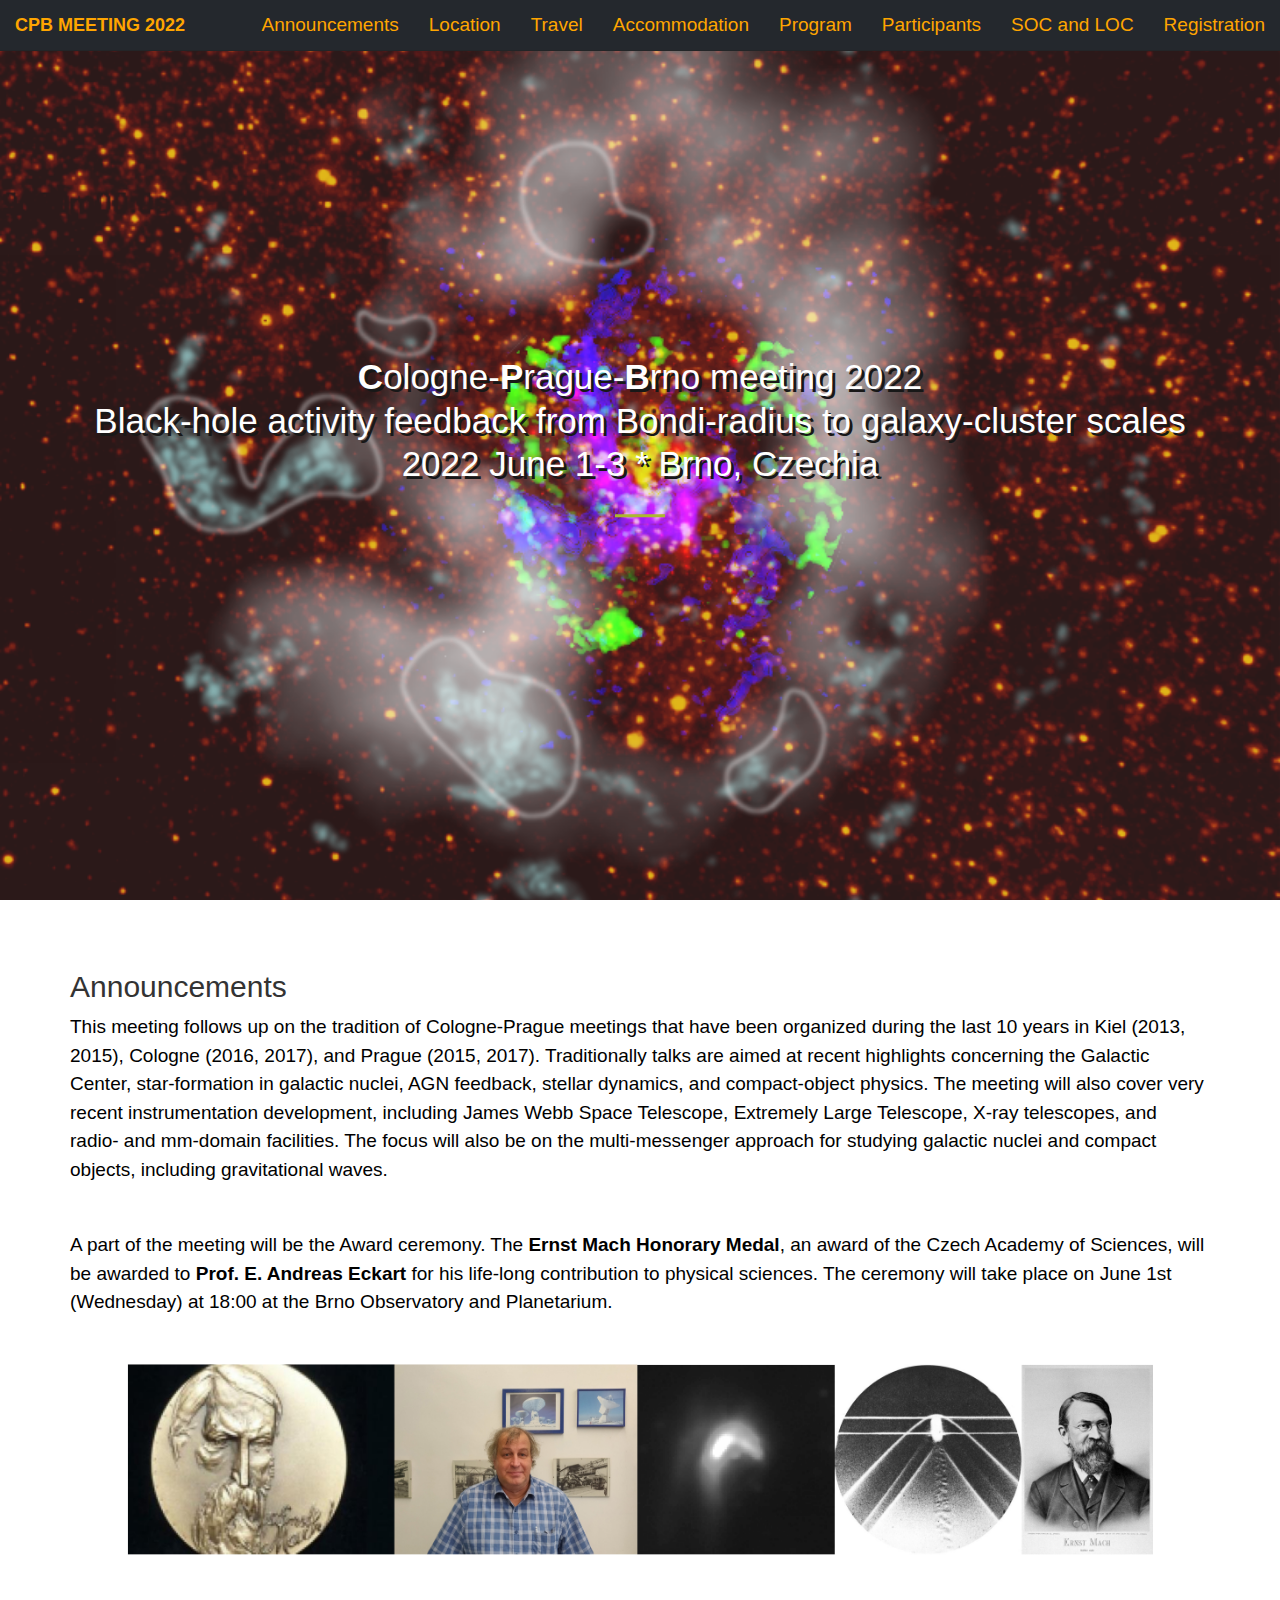
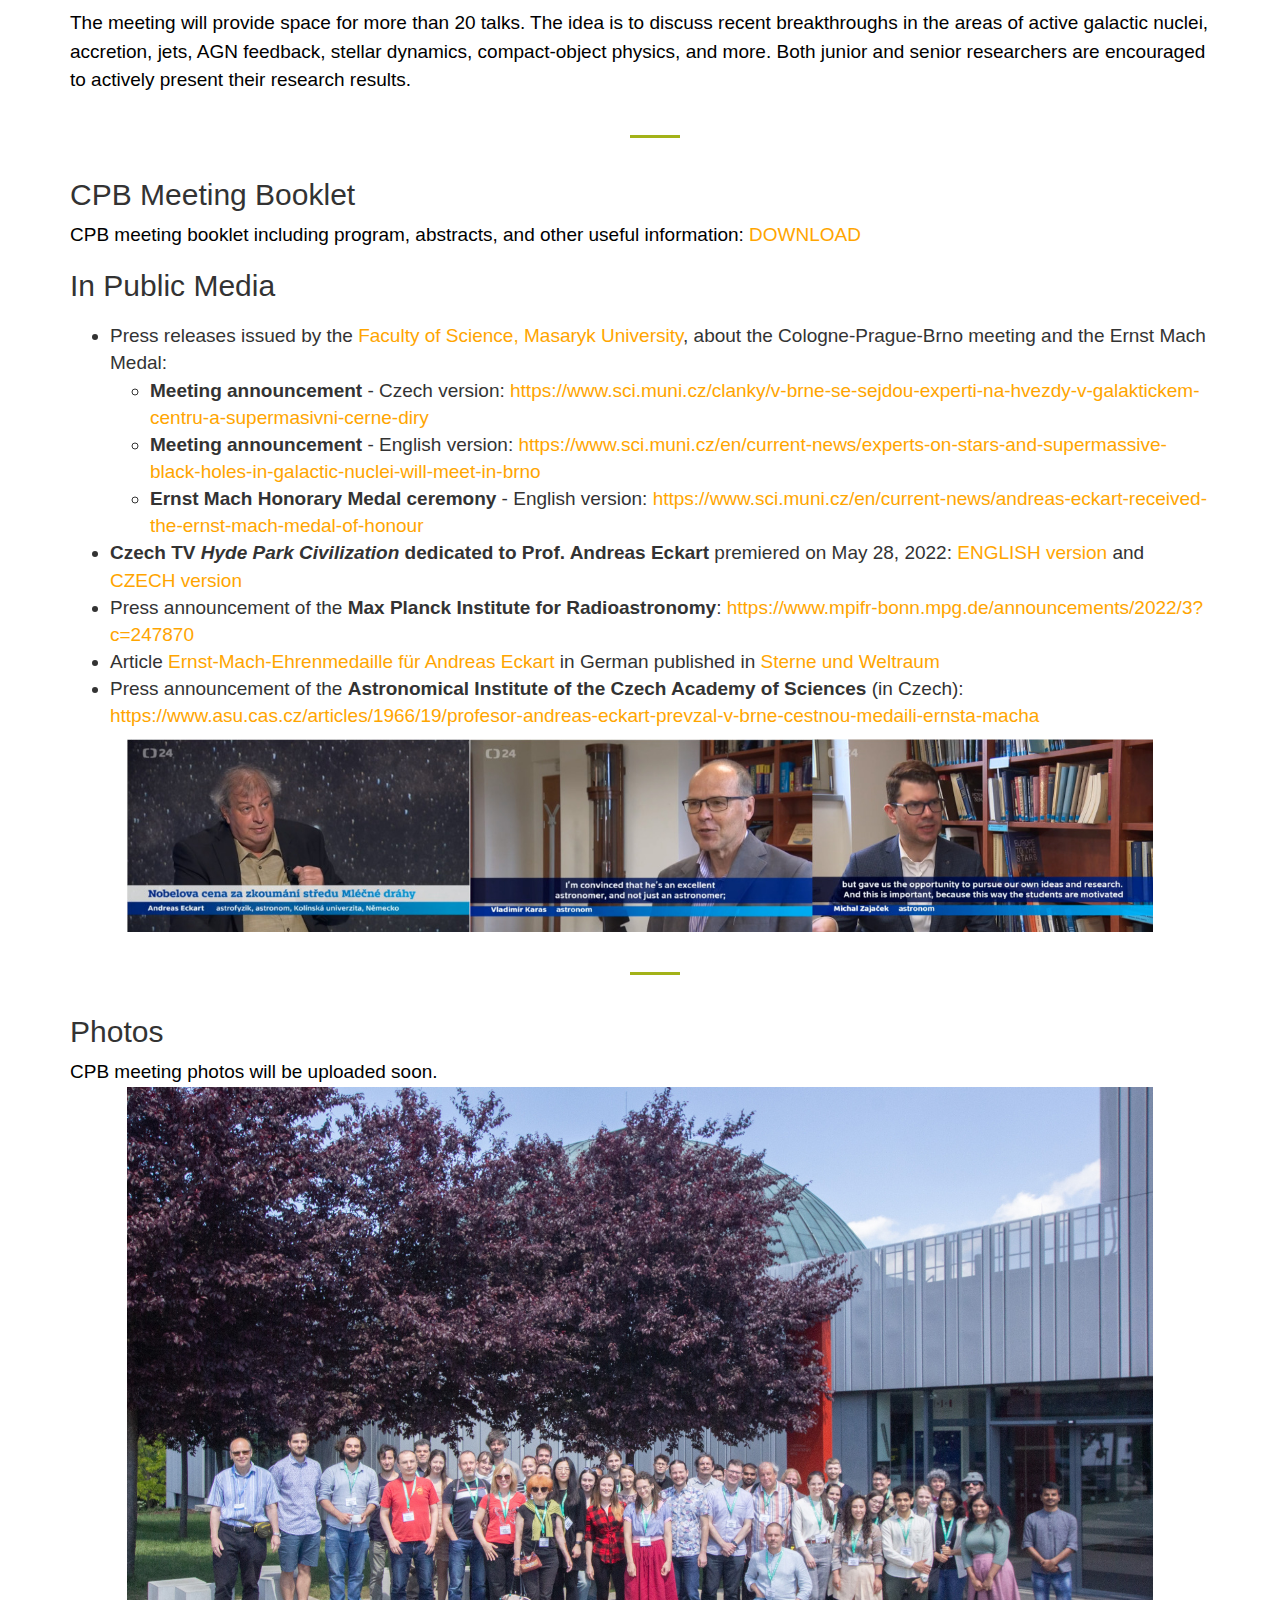
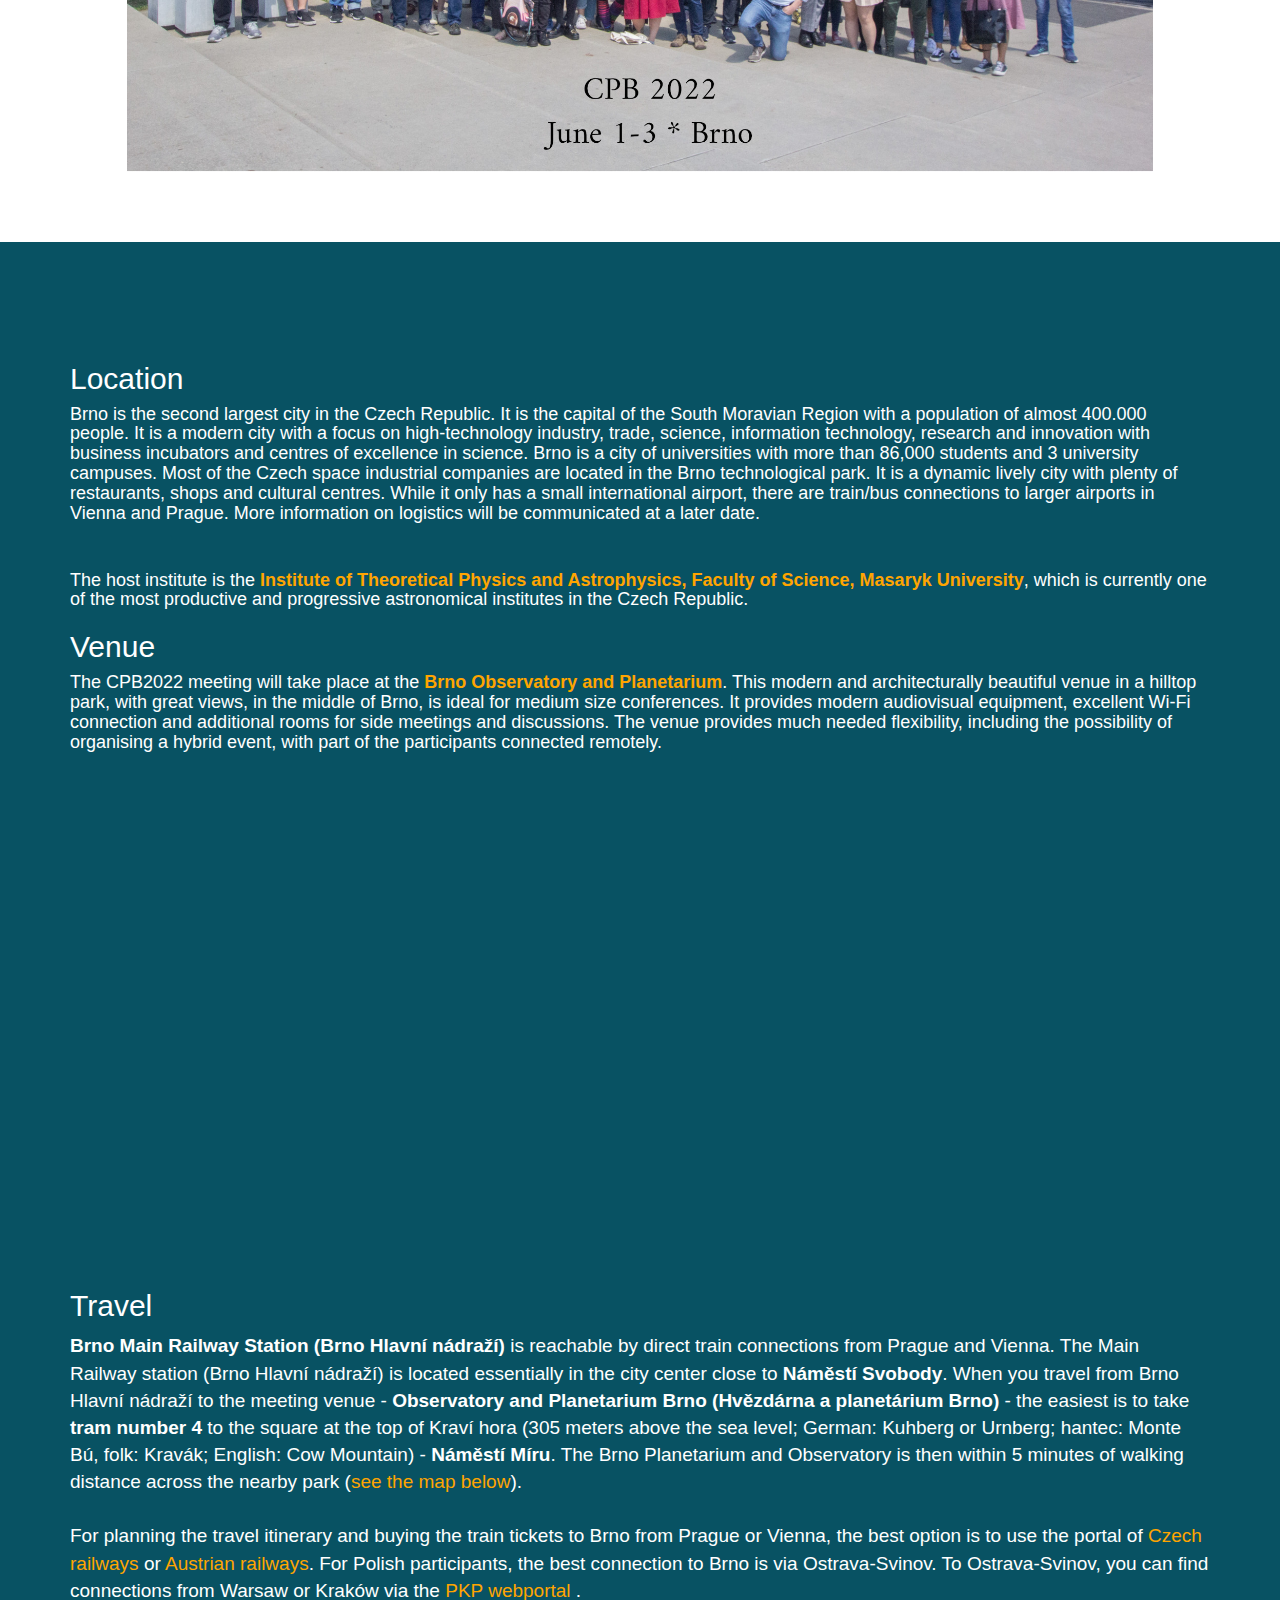
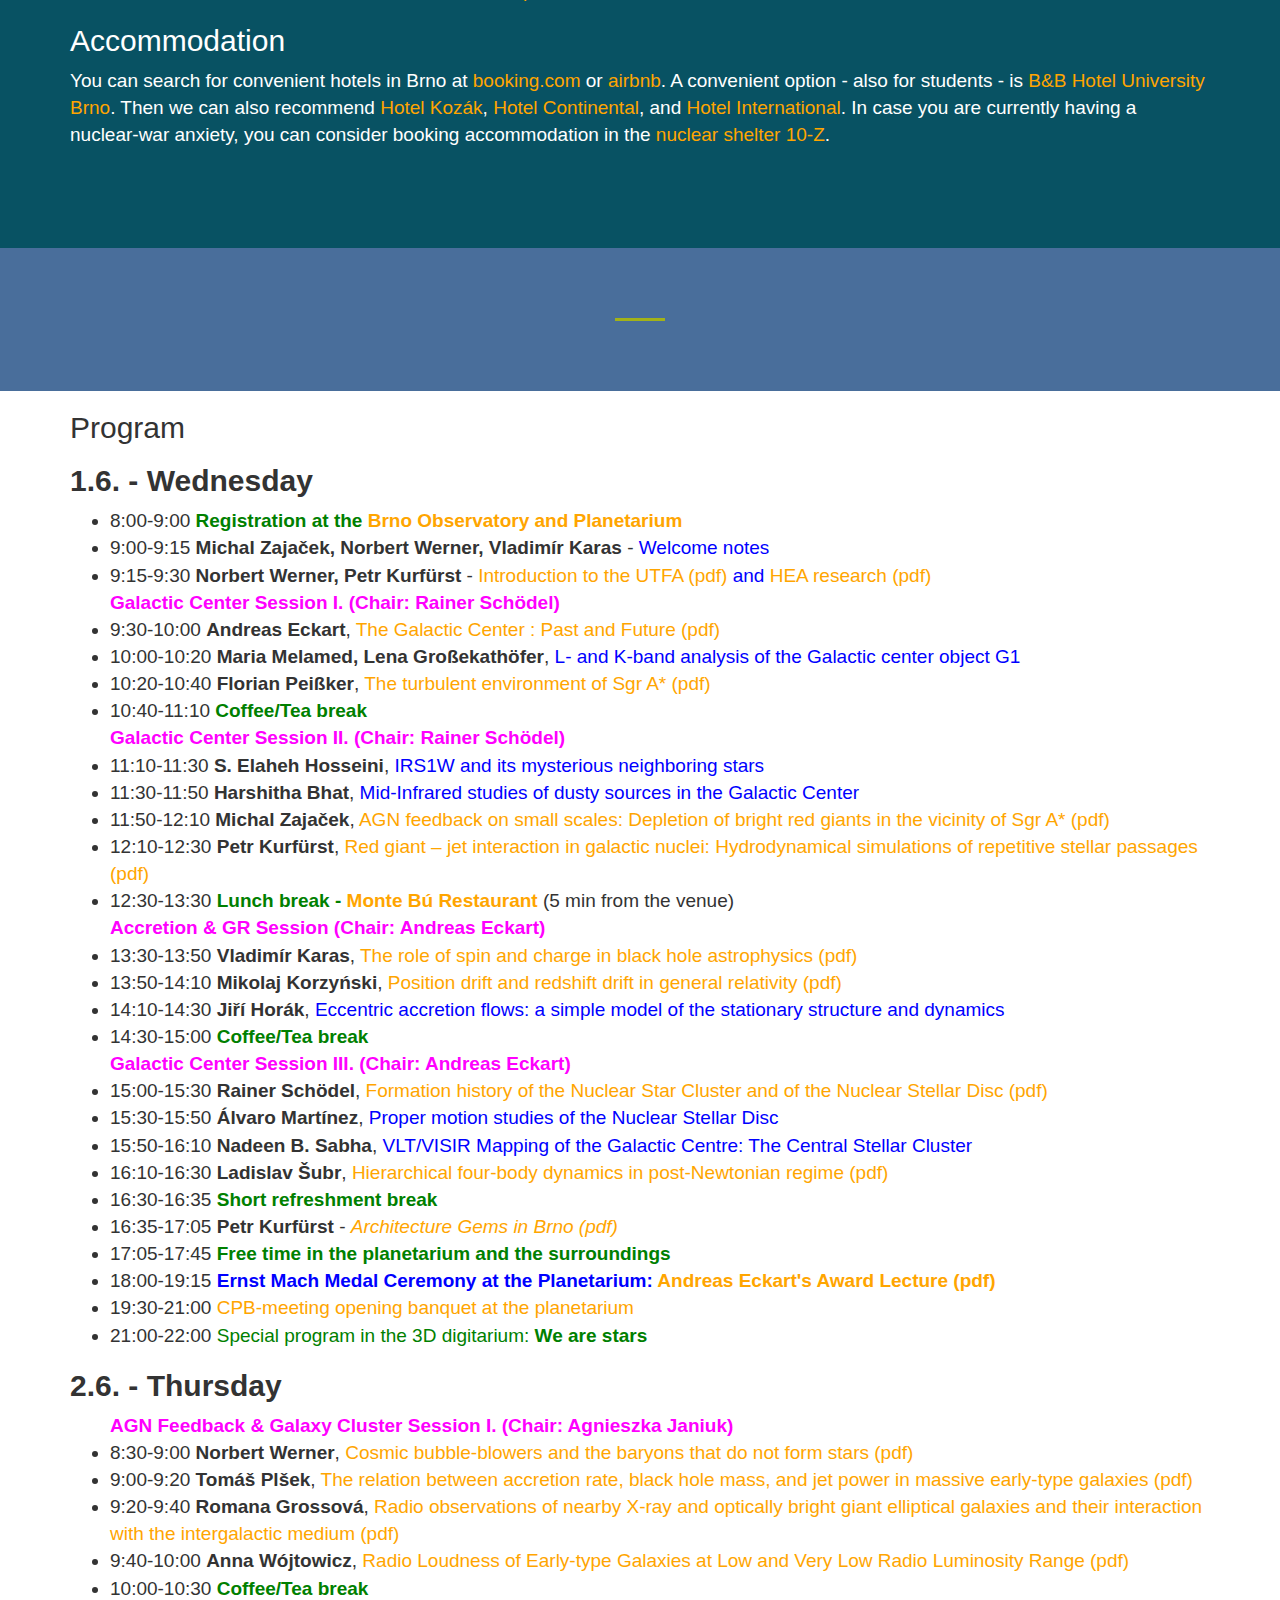
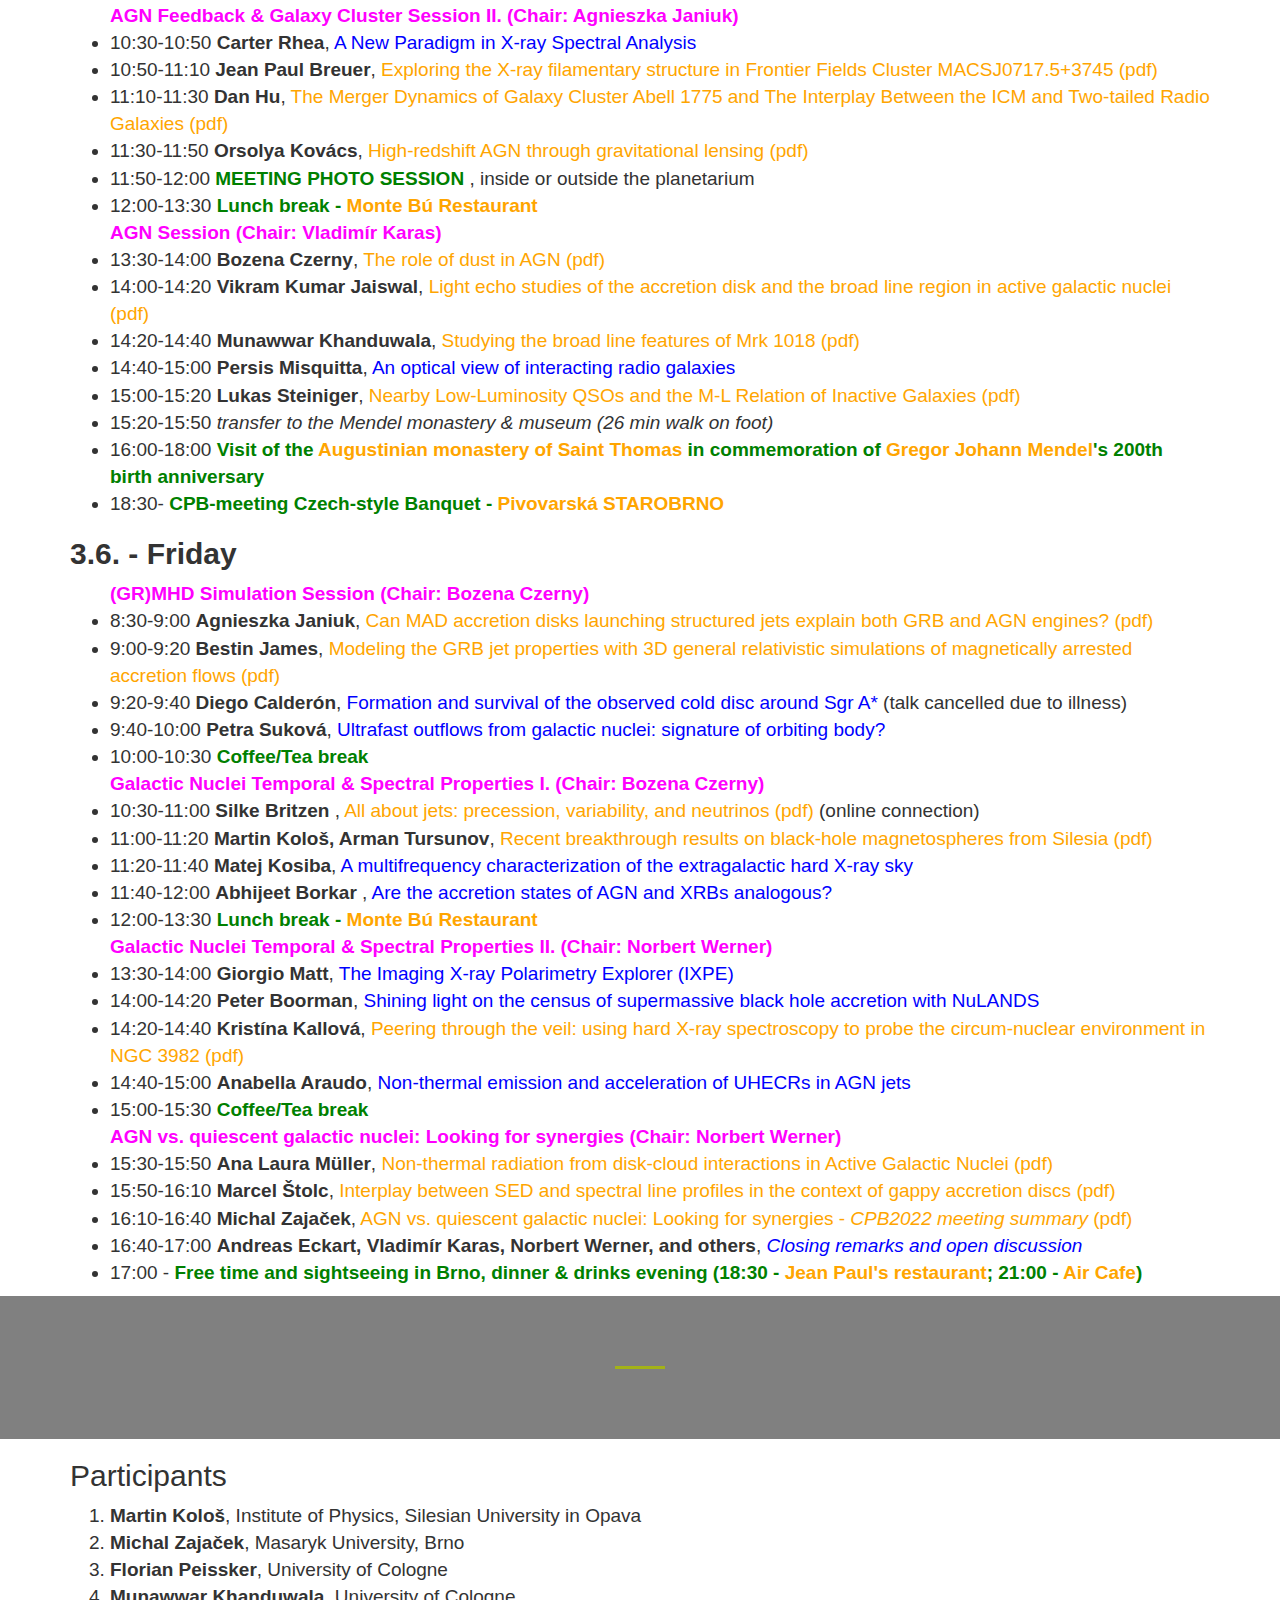
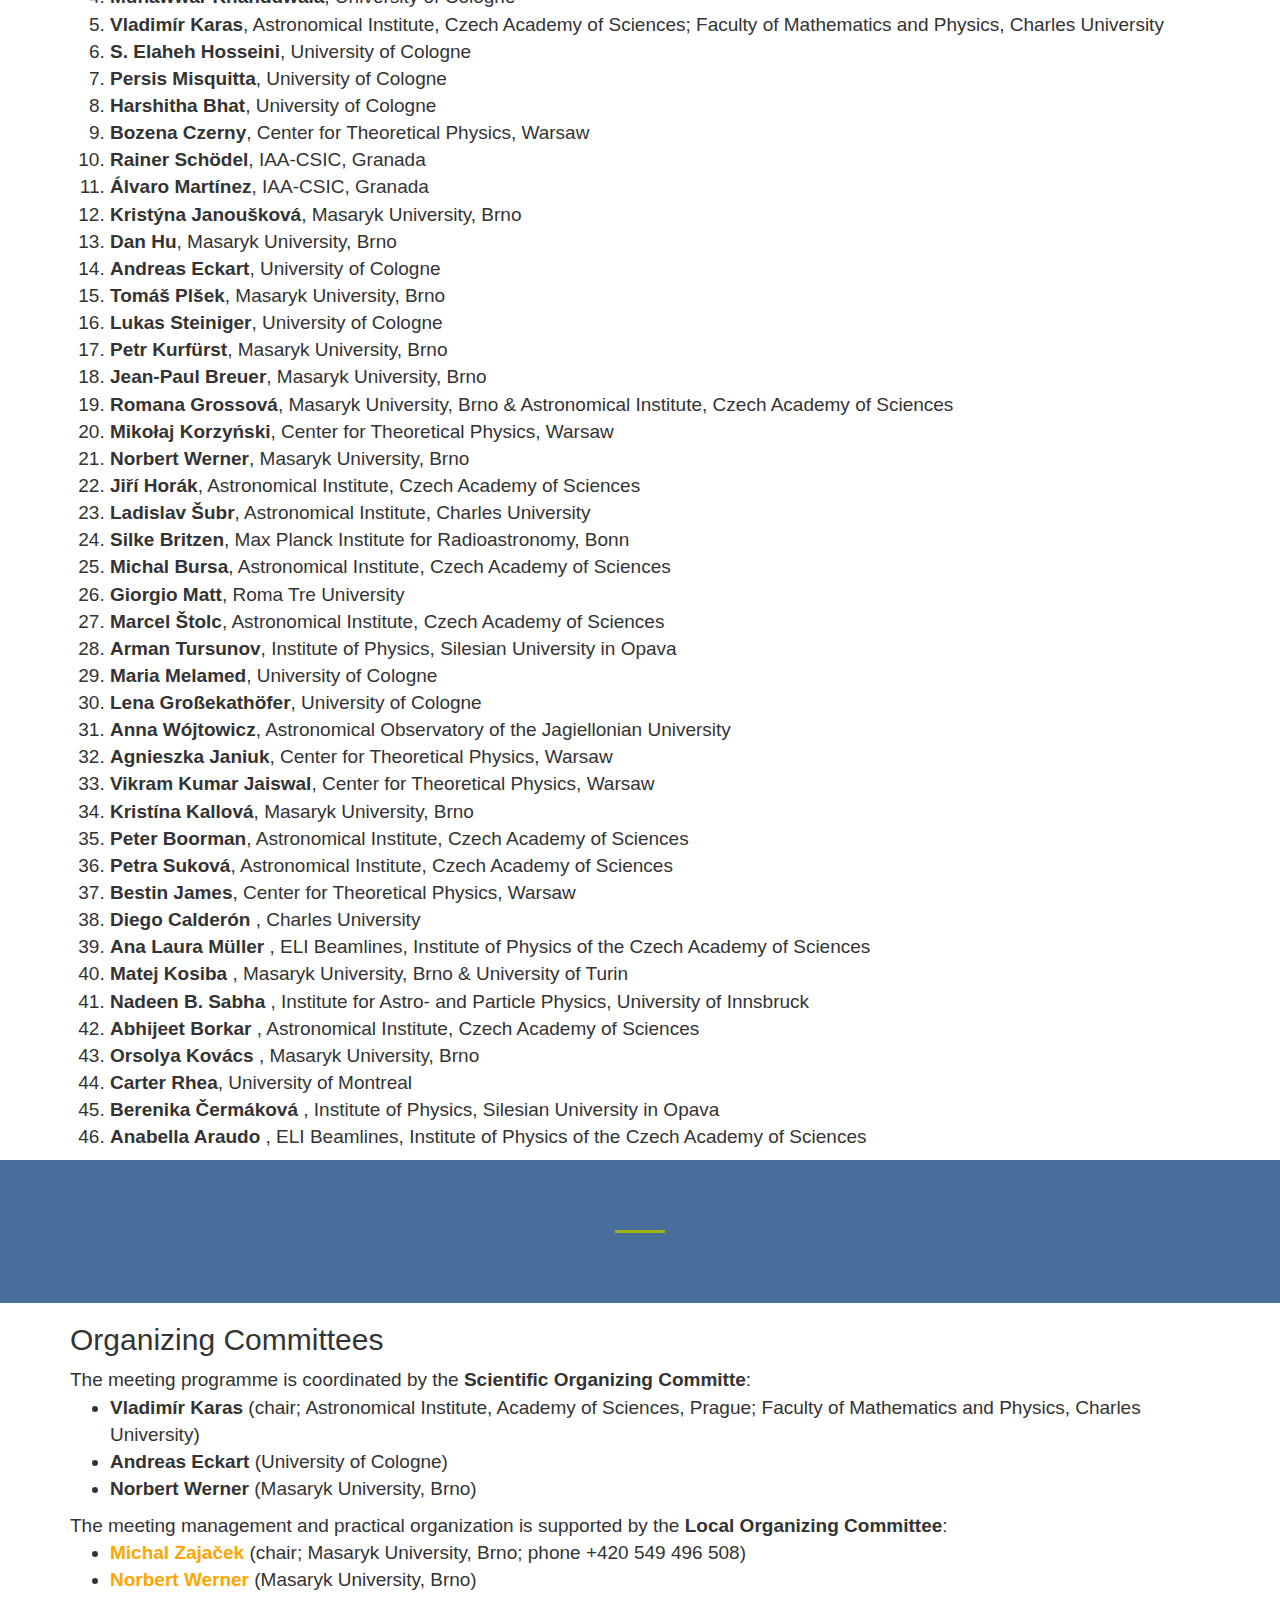
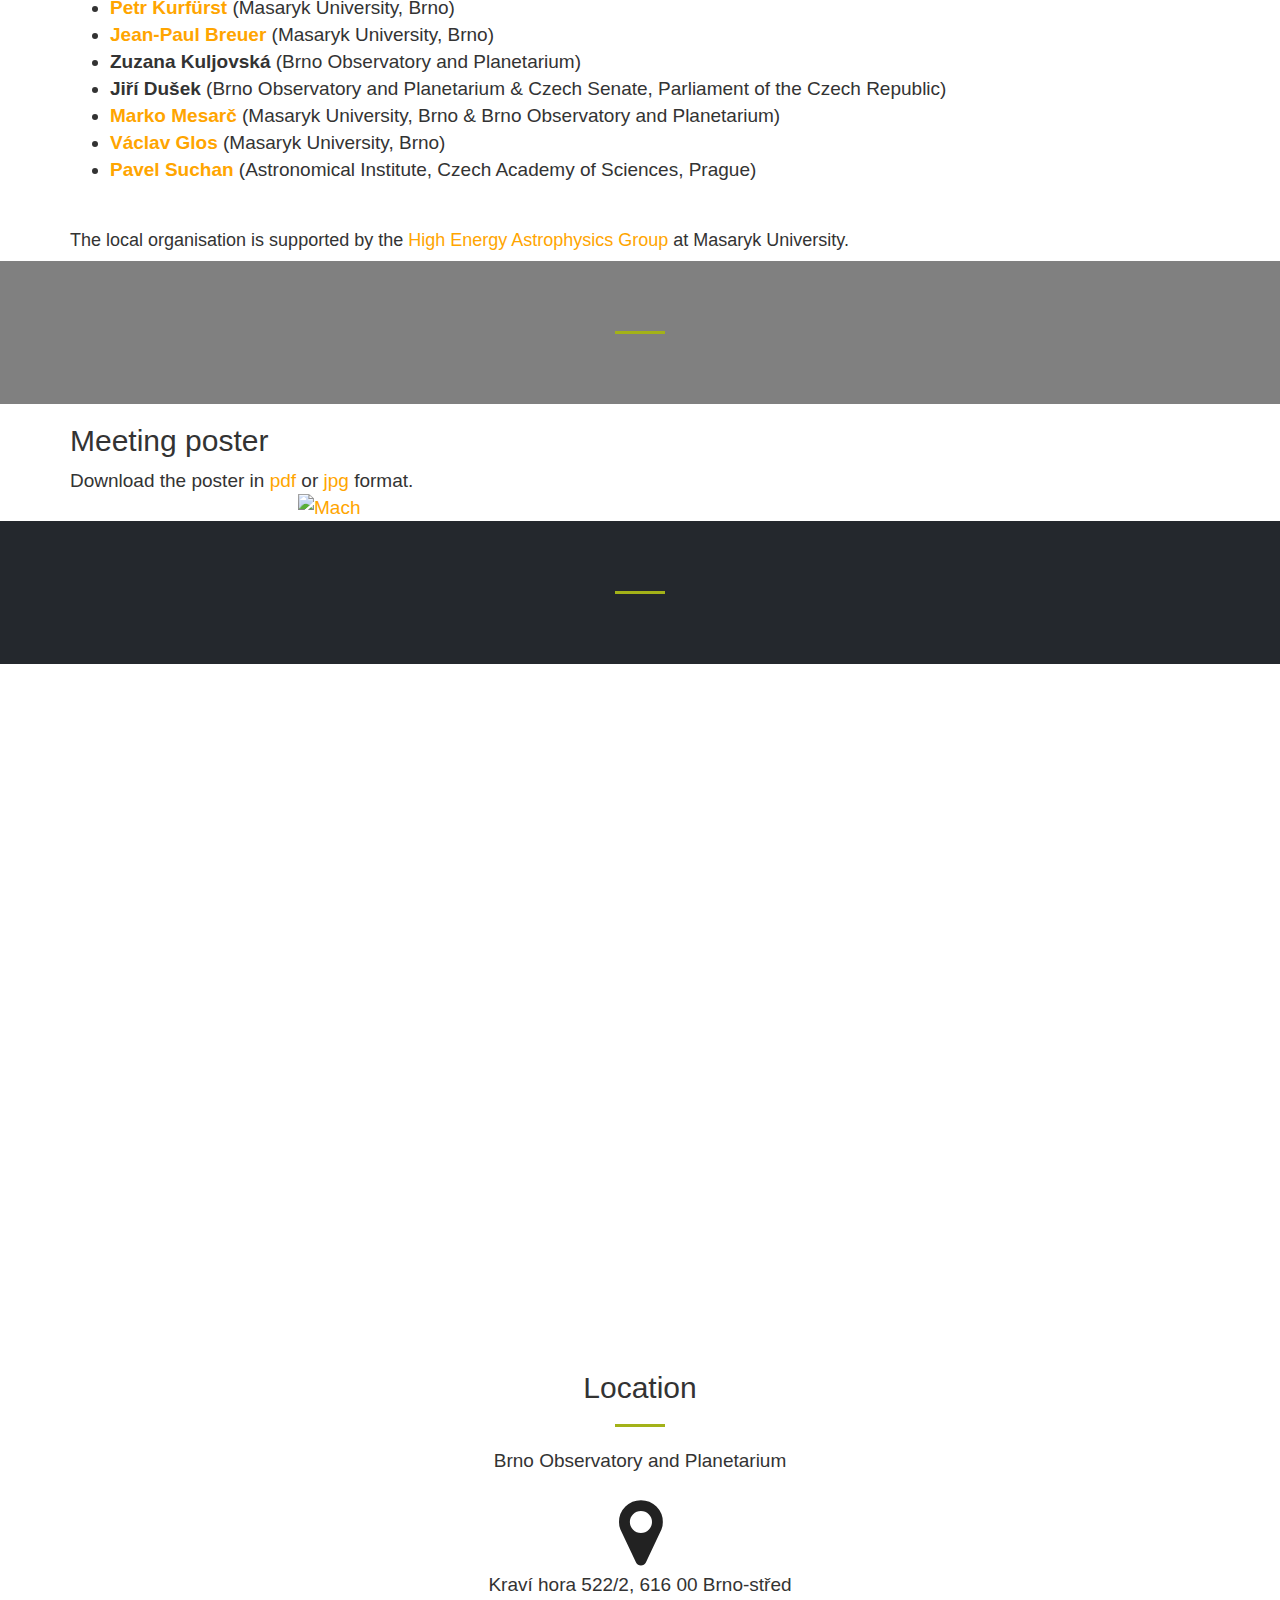
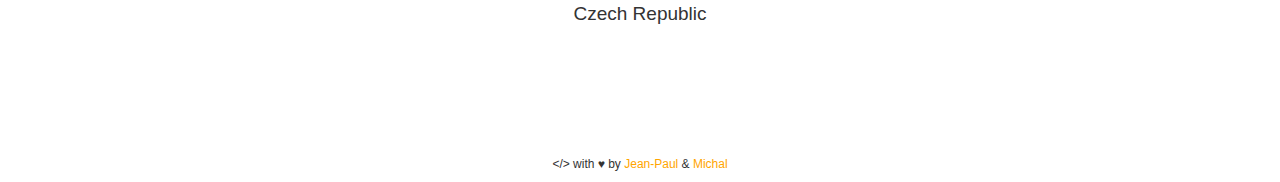
==== index.html @ a964b68e "name change" ====
<!DOCTYPE html>
<html lang="en">

<head>
    <meta http-equiv="Content-Type" content="text/html; charset=UTF-8" />
    <meta name="viewport" content="width=device-width, initial-scale=1, maximum-scale=1.0, user-scalable=no" />
    <title>CPB meeting 2022</title>

    <link rel="icon" href="images/icon.png">
    <meta name="description" content="Astrophysics research to support astroparticle (gamma-ray and cosmic-ray), x-ray, gravitational-wave, observational cosmology, exoplanet and stellar astrophysics.">
    <meta name="keywords" content="high-energy, exo planet, stellar, cosmology, gravitational wave, gravity wave, cosmic ray, instrument, high energy, science, xray, x-ray, gamma ray, gamma-ray, astrophysics, astronomy, observatory, data, software, analysis, archive, research">
    <meta name="robots" content="noodp">

    <!-- Bootstrap Core CSS -->
    <link rel="stylesheet" href="./css/bootstrap.min.css" type="text/css">

    <!-- Custom Fonts -->
    <link href="./css/css" rel="stylesheet" type="text/css">

    <link rel="stylesheet" media="all" href="./fontawesome-free-5.15.2-web/css/all.css" type="text/css">
    <link media="all" rel="stylesheet" href="https://maxcdn.bootstrapcdn.com/font-awesome/4.7.0/css/font-awesome.min.css">


    <!-- Plugin CSS -->
    <!--link rel="stylesheet" href="./css/animate.min.css" type="text/css"-->

    <!-- Custom CSS -->
    <link rel="stylesheet" href="./css/new_main.css" type="text/css">
    <link rel="stylesheet" href="./css/clean.css" type="text/css">

    <!-- Global site tag (gtag.js) - Google Analytics -->
    <script async src="https://www.googletagmanager.com/gtag/js?id=G-X0F24M0D6Y"></script>
    <script>
        window.dataLayer = window.dataLayer || [];

        function gtag() {
            dataLayer.push(arguments);
        }
        gtag('js', new Date());

        gtag('config', 'G-X0F24M0D6Y');
    </script>
    <style>
img {
  display: block;
  margin-left: auto;
  margin-right: auto;
}
</style>
</head>

<body>

    <body id="page-top">
        <nav id="mainNav" class="navbar navbar-default navbar-dark bg-dark navbar-fixed-top affix-top">
            <div class="container-fluid">
                <!-- Brand and toggle get grouped for better mobile display -->
                <div class="navbar-header">
                    <button type="button" class="navbar-toggle collapsed" data-toggle="collapse" data-target="#bs-example-navbar-collapse-1">
                        <span class="sr-only">Toggle navigation</span>
                        <span class="icon-bar"></span>
                        <span class="icon-bar"></span>
                        <span class="icon-bar"></span>
                    </button>
                    <a class="navbar-brand page-scroll" href="index.html#page-top"> CPB meeting 2022 </a>
                </div>

                <!-- Collect the nav links, forms, and other content for toggling -->
                <div class="collapse navbar-collapse" id="bs-example-navbar-collapse-1">
                    <ul class="nav navbar-nav navbar-right">
                        <li class=""><a href="#about">Announcements</a></li>
                        <li class=""><a href="#location">Location</a></li>
                        <li class=""><a href="#travel">Travel</a></li>
                        <li class=""><a href="#accommodation">Accommodation</a></li>
                        <li class=""><a href="#program">Program</a></li>
                        <li class=""><a href="#participants">Participants</a></li>
                        <li class=""><a href="#soc_loc">SOC and LOC</a></li>              
                        <li class=""><a href="register.html">Registration</a></li>
                    </ul>
                </div>
            </div>
        </nav>

        <header>
            <div class="header-content">
                <div class="header-content-inner">
                    <h2 style="color: white;"><b>C</b>ologne-<b>P</b>rague-<b>B</b>rno meeting 2022</h2>
                    <h2 style="color: white;">Black-hole activity feedback from Bondi-radius to galaxy-cluster scales </h2>
                   <h2 style="color: white;">2022 June 1-3 * Brno, Czechia</h2>
                 <!--   <p id="demo" style="font-size: 20px;color: white; opacity: 1.0; background-color:transparent;"> </p>-->
                    <script>
// Set the date we're counting down to
var countDownDate = new Date("Jun 1, 2022 09:00:00").getTime();

// Update the count down every 1 second
var x = setInterval(function() {

  // Get today's date and time
  var now = new Date().getTime();
    
  // Find the distance between now and the count down date
  var distance = countDownDate - now;
    
  // Time calculations for days, hours, minutes and seconds
  var days = Math.floor(distance / (1000 * 60 * 60 * 24));
  var hours = Math.floor((distance % (1000 * 60 * 60 * 24)) / (1000 * 60 * 60));
  var minutes = Math.floor((distance % (1000 * 60 * 60)) / (1000 * 60));
  var seconds = Math.floor((distance % (1000 * 60)) / 1000);
    
  // Output the result in an element with id="demo"
  document.getElementById("demo").innerHTML = days + "d " + hours + "h "
  + minutes + "m " + seconds + "s ";
    
  // If the count down is over, write some text 
  if (distance < 0) {
    clearInterval(x);
    document.getElementById("demo").innerHTML = "EXPIRED";
  }
}, 1000);
</script>
                   <hr>
                </div>
            </div>
        </header>


        <aside class="bg-secondary">
            <div class="container section scrollspy" id="about">
                <h2 class="center blue-text">Announcements</h2>
                <p style="color: black;">This meeting follows up on the tradition of Cologne-Prague meetings that have been organized during the last 10 years in Kiel (2013, 2015), Cologne (2016, 2017), and Prague (2015, 2017). Traditionally talks are aimed at recent highlights concerning the Galactic Center, star-formation in galactic nuclei, AGN feedback, stellar dynamics, and compact-object physics. The meeting will also cover very recent instrumentation development, including James Webb Space Telescope, Extremely Large Telescope, X-ray telescopes, and radio- and mm-domain facilities. The focus will also be on the multi-messenger approach for studying galactic nuclei and compact objects, including gravitational waves.</p><br>

                <p style="color: black;">A part of the meeting will be the Award ceremony. The <b>Ernst Mach Honorary Medal</b>, an award of the Czech Academy of Sciences, will be awarded to <b>Prof. E. Andreas Eckart</b> for his life-long contribution to physical sciences. The ceremony will take place on June 1st (Wednesday) at 18:00 at the Brno Observatory and Planetarium.</p><br>
                <img src="images/mach_award.jpg" alt="Mach" class="center" style="width:90%;">
                <br><br>
                

                <p style="color: black;">The meeting will provide space for more than 20 talks. The idea is to discuss recent breakthroughs in the areas of active galactic nuclei, accretion, jets, AGN feedback, stellar dynamics, compact-object physics, and more. Both junior and senior researchers are encouraged to actively present their research results.</p>

                <div class="container text-center">
                    <hr>
                </div>
                 <h2 class="center blue-text">CPB Meeting Booklet</h2>
                <p style="color: black;">
               CPB meeting booklet including program, abstracts, and other useful information: <a href="CPB_abstract_book_final.pdf">DOWNLOAD</a>      
                </p> 
                 <h2 class="center blue-text">In Public Media</h2>
                <p style="color: black;">
                <ul>
                <li>Press releases issued by the <a href="https://www.sci.muni.cz/en">Faculty of Science, Masaryk University</a>, about the Cologne-Prague-Brno meeting and the Ernst Mach Medal:</li>
                <ul>
                         <li><b>Meeting announcement</b> - Czech version: <a href="https://www.sci.muni.cz/clanky/v-brne-se-sejdou-experti-na-hvezdy-v-galaktickem-centru-a-supermasivni-cerne-diry">https://www.sci.muni.cz/clanky/v-brne-se-sejdou-experti-na-hvezdy-v-galaktickem-centru-a-supermasivni-cerne-diry</a> </li>
                         <li><b>Meeting announcement</b> - English version: <a href="https://www.sci.muni.cz/en/current-news/experts-on-stars-and-supermassive-black-holes-in-galactic-nuclei-will-meet-in-brno">https://www.sci.muni.cz/en/current-news/experts-on-stars-and-supermassive-black-holes-in-galactic-nuclei-will-meet-in-brno</a> </li>
                         <li><b>Ernst Mach Honorary Medal ceremony </b> - English version: <a href="https://www.sci.muni.cz/en/current-news/andreas-eckart-received-the-ernst-mach-medal-of-honour">https://www.sci.muni.cz/en/current-news/andreas-eckart-received-the-ernst-mach-medal-of-honour</a> </li>                         
                </ul>
               <li><b>Czech TV <i>Hyde Park Civilization</i> dedicated to Prof. Andreas Eckart</b> premiered on May 28, 2022: <a href="https://www.ceskatelevize.cz/porady/10441294653-hyde-park-civilizace/9271-english-versions/42666-andreas-eckart/">ENGLISH version</a> and <a href="https://www.ceskatelevize.cz/porady/10441294653-hyde-park-civilizace/222411058090528/">CZECH version</a></li>
               <li>Press announcement of the <b>Max Planck Institute for Radioastronomy</b>: <a href="https://www.mpifr-bonn.mpg.de/announcements/2022/3?c=247870">https://www.mpifr-bonn.mpg.de/announcements/2022/3?c=247870</a> </li>
               <li> Article <a href="suw/suw_2022_7_S74.pdf">Ernst-Mach-Ehrenmedaille für Andreas Eckart</a> in German published in <a href="https://www.spektrum.de/magazin/astronomie-und-praxis-astroszene-szenenews/2023846">Sterne und Weltraum</a></li> 
               <li> Press announcement of the <b>Astronomical Institute of the Czech Academy of Sciences</b> (in Czech): <a href="https://www.asu.cas.cz/articles/1966/19/profesor-andreas-eckart-prevzal-v-brne-cestnou-medaili-ernsta-macha">https://www.asu.cas.cz/articles/1966/19/profesor-andreas-eckart-prevzal-v-brne-cestnou-medaili-ernsta-macha </a></li> 
               </ul>
                 <a href="https://www.ceskatelevize.cz/porady/10441294653-hyde-park-civilizace/9271-english-versions/42666-andreas-eckart/"><img src="images/hydepark_small.jpg" alt="Mach" class="center" style="width:90%;"></a>         
                </p> 
                <div class="container text-center">
                    <hr>
                </div>
                 <h2 class="center blue-text">Photos</h2>
                <p style="color: black;">
               CPB meeting photos will be uploaded soon.    
               <img src="images/cpb2022_meeting_photo2_web.jpg" alt="cpb2022_meeting_photo" class="center" style="width:90%;">
                </p>                 
        </aside>

        <section class="bg-primary">
            <div class="container section scrollspy" id="location">
                <!--div class="row center"-->
                <div class="col s12 center">
                    <h2 class="center blue-text">Location</h2>

                    <h4>Brno is the second largest city in the Czech Republic. It is the capital of the South Moravian Region with a population of almost 400.000 people. It is a modern city with a focus on high-technology industry, trade, science, information technology, research and innovation with business incubators and centres of excellence in science. Brno is a city of universities with more than 86,000 students and 3 university campuses. Most of the Czech space industrial companies are located in the Brno technological park. It is a dynamic lively city with plenty of restaurants, shops and cultural centres. While it only has a small international airport, there are train/bus connections to larger airports in Vienna and Prague. More information on logistics will be communicated at a later date.</h4><br>

                    <h4 class="center"> The host institute is the <a href="https://www.muni.cz/en/about-us/organizational-structure/faculty-of-science/312040-deptof-theoretical-physics"><b>Institute of Theoretical Physics and Astrophysics, Faculty of Science, Masaryk University</b></a>, which is currently one of the most productive and progressive astronomical institutes in the Czech Republic.</h4>

                    <!--h4 class="center">The meeting venue is the <b>Brno Observatory and Planetarium</b>: <a href="https://www.hvezdarna.cz/en/about-us/">https://www.hvezdarna.cz/en/about-us/</a></h3-->
                    <h2 class="center blue-text">Venue</h2>
                   <h4> The CPB2022 meeting will take place at the <a href="https://www.hvezdarna.cz/en/about-us/"><b>Brno Observatory and Planetarium</b></a>.
                   This modern and architecturally beautiful venue in a hilltop park, with great views, in the middle of Brno, is ideal for medium size conferences. It provides modern audiovisual equipment, excellent Wi-Fi connection and additional rooms for side meetings and discussions. The venue provides much needed flexibility, including the possibility of organising a hybrid event, with part of the participants connected remotely. </h4>
                   <div id="video">
                   <center>
                   <iframe width="100%" height="500" src="https://www.youtube-nocookie.com/embed/UxdpI00s0a8" title="YouTube video player" frameborder="0" allow="accelerometer; autoplay; clipboard-write; encrypted-media; gyroscope; picture-in-picture" allowfullscreen></iframe>
                   </center>
                   </div>  
                </div>
            </div>
            </div>
                  <div class="container">
            <div id="travel" class="section scrollspy">
                <div class="col s12 center">
                    <h2 class="center blue-text">Travel</h2>
                    
                    <b>Brno Main Railway Station (Brno Hlavní nádraží)</b> is reachable by direct train connections from Prague and Vienna. The Main Railway station (Brno Hlavní nádraží) is located essentially in the city center close to <b>Náměstí Svobody</b>. When you travel from Brno Hlavní nádraží to the meeting venue - <b>Observatory and Planetarium Brno (Hvězdárna a planetárium Brno) </b>- the easiest is to take <b>tram number 4</b> to the square at the top of Kraví hora (305 meters above the sea level; German: Kuhberg or Urnberg; hantec: Monte Bú, folk: Kravák; English: Cow Mountain) - <b>Náměstí Míru</b>. The Brno Planetarium and Observatory is then within 5 minutes of walking distance across the nearby park (<a href="#map">see the map below</a>).
                    <br><br>
                    For planning the travel itinerary and buying the train tickets to Brno from Prague or Vienna, the best option is to use the portal of <a href="https://www.cd.cz/en/default.htm">Czech railways</a> or <a href="https://www.oebb.at/en/">Austrian railways</a>. For Polish participants, the best connection to Brno is via Ostrava-Svinov. To Ostrava-Svinov, you can find connections from Warsaw or Kraków via the <a href="https://www.intercity.pl/en/"> PKP webportal </a>. 
 
                    <!--h4 class="center">Tickets will be released soon.</h4-->
                </div>
            </div>
        </div>
         <div class="container">
            <div id="accommodation" class="section scrollspy">
                <div class="col s12 center">
                    <h2 class="center blue-text">Accommodation</h2>
                    
                    You can search for convenient hotels in Brno at <a href="https://www.booking.com/searchresults.en-gb.html?label=gen173nr-1DCAEoggI46AdIM1gEaDqIAQGYASK4ARnIAQzYAQPoAQGIAgGoAgO4At3po5EGwAIB0gIkMDEzMzM5MmItODFkNy00ZTBlLWIyOWMtODQ1ZWIwMTg1Yzg52AIE4AIB&sid=a38f4f01d9688585943d01dfb4e41299&tmpl=searchresults&class_interval=1&dtdisc=0&from_sf=1&group_adults=2&group_children=0&inac=0&index_postcard=0&label_click=undef&lang=en-gb&no_rooms=1&offset=0&postcard=0&room1=A%2CA&sb_price_type=total&search_pageview_id=82dc836e79750079&shw_aparth=1&slp_r_match=0&soz=1&src=index&src_elem=sb&srpvid=45f88373e86200d5&ss=Brno&ss_all=0&ss_raw=Brno&ssb=empty&sshis=0&lang_click=other;cdl=sk;lang_changed=1">booking.com</a> or <a href="https://www.airbnb.co.uk/s/Brno/homes?adults=1&refinement_paths%5B%5D=%2Fhomes&_set_bev_on_new_domain=1646851175_ZDc1NjgyY2IxMTUz">airbnb</a>. 
                    
                    A convenient option - also for students - is <a href="https://www.book-secure.com/index.php?s=results&property=czbrn31285&arrival=2022-03-09&departure=2022-03-10&adults1=2&children1=0&locale=en_GB&currency=CZK&stid=qu3qr1bb8&clickid=bba893d5-2b29-4b5e-98d4-1db14d8960e6&_fbtl=FB-PACK-PPC-SITE-GHP&FSTBKNGTrackLink=FB-PACK-PPC-SITE-GHP&tosite=tmphotel&DistNum=CZCZB1&tdp=1282.76&vrfc=false&price=1282.76&PAYMENT-ID=&rateId=Nonrefundable&roomId=Double-room-Standard&organicLink=true">B&B Hotel University Brno</a>. Then we can also recommend <a href="https://hotelkozak.cz/en/">Hotel Kozák</a>, <a href="https://www.continentalbrno.cz/en/">Hotel Continental</a>, and <a href="https://hotelinternational.cz/en/">Hotel International</a>. In case you are currently having a nuclear-war anxiety, you can consider booking accommodation in the <a href="https://10-z.cz/en/online-rezervace/">nuclear shelter 10-Z</a>.  
                    <!--h4 class="center">Tickets will be released soon.</h4-->
                </div>
            </div>
        </div>
        </section>

        <aside class="bg-light">
            <div class="container text-center">
                <hr>
            </div>
        </aside>

        <div class="container">
            <div id="program" class="section scrollspy">
                <div class="col s12 center">
                    <h2 class="center blue-text">Program</h2>
                    <h2 class="center blue-text"><b>1.6. - Wednesday</b></h2>
                       <ul>
                         <li>8:00-9:00 <b> <font color="green">Registration at the <a href="#map">Brno Observatory and Planetarium</a></font></b>  </li>
                         <li>9:00-9:15 <b>Michal Zajaček, Norbert Werner, Vladimír Karas</b> - <font color="blue">Welcome notes</font>  </li>
                         <li>9:15-9:30 <b>Norbert Werner, Petr Kurfürst</b> - <font color="blue"><a href="presentations/Institute_presentation_petr.pdf">Introduction to the UTFA (pdf)</a></a> and <a href="presentations/HEAintro.pdf">HEA research (pdf)</a></font> </li>
                         <b><font color="magenta">Galactic Center Session I. (Chair: Rainer Schödel)</font></b>                                                
                         <li>9:30-10:00 <b>Andreas Eckart</b>, <font color="blue"><a href="presentations/andreas_eckart_talk1.pdf">The Galactic Center : Past and Future (pdf)</a></font> </li>
                         <li>10:00-10:20 <b>Maria Melamed, Lena Großekathöfer</b>, <font color="blue"> L- and K-band analysis of the Galactic center object G1  </font></li>
                         <li>10:20-10:40 <b>Florian Peißker</b>, <font color="blue"><a href="presentations/brno_gc_upload_peissker.pdf">The turbulent environment of Sgr A* (pdf)</a></font></li>
                         <li>10:40-11:10 <b><font color="green">Coffee/Tea break</b></font> </li>
                          <b><font color="magenta">Galactic Center Session II. (Chair: Rainer Schödel)</font></b>  
                         <li>11:10-11:30 <b>S. Elaheh Hosseini</b>, <font color="blue">IRS1W and its mysterious neighboring stars</font></li>
                         <li>11:30-11:50 <b>Harshitha Bhat</b>, <font color="blue">Mid-Infrared studies of dusty sources in the Galactic Center</font></li>
                         <li>11:50-12:10 <b>Michal Zajaček</b>, <font color="blue"><a href="presentations/cpb2022_talk_zajacek.pdf">AGN feedback on small scales: Depletion of bright red giants in the vicinity of Sgr A* (pdf)</a></font></li>
                         <li>12:10-12:30 <b>Petr Kurfürst</b>, <font color="blue"><a href="presentations/jet_presentation_CPB_petr.pdf">Red giant – jet interaction in galactic nuclei: Hydrodynamical simulations of repetitive stellar passages (pdf)</a></font></li>
                         <li>12:30-13:30 <b><font color="green">Lunch break - <a href="https://www.monte-bu.cz/en/">Monte Bú Restaurant</a></font></b> (5 min from the venue)<br>
                          <b><font color="magenta"> Accretion & GR Session (Chair: Andreas Eckart)</font></b> 
                         <li>13:30-13:50 <b>Vladimír Karas</b>, <font color="blue"><a href="presentations/Karas-CPK-01vi22.pdf">The role of spin and charge in black hole astrophysics (pdf)</a></font>  </li>
                         <!--<li>13:50-14:10 <b>Michal Bursa</b>, <font color="blue">Thin accretion disks in a general metric</font></li>-->
                         <li>13:50-14:10 <b>Mikolaj Korzyński</b>, <font color="blue"><a href="presentations/korzynski-Brno.pdf">Position drift and redshift drift in general relativity (pdf)</a></font></li>
                         <li>14:10-14:30 <b>Jiří Horák</b>,<font color="blue"> Eccentric accretion flows: a simple model of the stationary structure and dynamics</font></li>
                         <li>14:30-15:00 <b><font color="green">Coffee/Tea break</font></b> </li>
                         <b><font color="magenta"> Galactic Center Session III. (Chair: Andreas Eckart)</font></b> 
                         <li>15:00-15:30 <b>Rainer Schödel</b>, <font color="blue"><a href="presentations/NSC_NB_Formation_Schoedel.pdf">Formation history of the Nuclear Star Cluster and of the Nuclear Stellar Disc (pdf)</a></font></li>
                         <li>15:30-15:50 <b>Álvaro Martínez</b>, <font color="blue">Proper motion studies of the Nuclear Stellar Disc</font></li>
                         <li>15:50-16:10 <b>Nadeen B. Sabha</b>, <font color="blue">VLT/VISIR Mapping of the Galactic Centre: The Central Stellar Cluster</font> </li>
                         <li>16:10-16:30 <b>Ladislav Šubr</b>, <font color="blue"><a href="presentations/CPB2022-Subr.pdf">Hierarchical four-body dynamics in post-Newtonian regime (pdf)</a></font></li></li>
                         <li>16:30-16:35 <b><font color="green">Short refreshment break</font></b> </li>
                         <li>16:35-17:05 <b>Petr Kurfürst</b> - <font color="blue"><i><a href="presentations/Brno_talk_architecture.pdf">Architecture Gems in Brno (pdf)</a></i></font> </li>
                         <li>17:05-17:45 <b><font color="green">Free time in the planetarium and the surroundings</font></b> </li>
                         <li>18:00-19:15 <b><font color="blue">Ernst Mach Medal Ceremony at the Planetarium:</font> <font color="blue"><a href="presentations/andreas_eckart_talk_ernst_mach.pdf"> Andreas Eckart's Award Lecture (pdf)</a> </font></b> </li>
                         <li>19:30-21:00 <font color="orange">CPB-meeting opening banquet at the planetarium</font></b> </li>
                         <li>21:00-22:00  <font color="green">Special program in the 3D digitarium: <b><it>We are stars</it></b></font></li>
                       </ul>
                    <h2 class="center blue-text"><b>2.6. - Thursday</b></h2>
                     <ul>
                          <b><font color="magenta"> AGN Feedback & Galaxy Cluster Session I. (Chair: Agnieszka Janiuk)</font></b> 
                         <li>8:30-9:00 <b>Norbert Werner</b>, <font color="blue"><a href="presentations/CPB_norbert_werner.pdf">Cosmic bubble-blowers and the baryons that do not form stars (pdf) </a></font> </li>
                         <li>9:00-9:20 <b>Tomáš Plšek</b>, <font color="blue"><a href="presentations/plsek.pdf">The relation between accretion rate, black hole mass, and jet power in massive early-type galaxies (pdf)</a></font></li>
                         <li>9:20-9:40 <b>Romana Grossová</b>, <font color="blue"><a href="presentations/CPB_meeting_2022_Grossova.pdf">Radio observations of nearby X-ray and optically bright giant elliptical galaxies and their interaction with the intergalactic medium (pdf) </a></font></li>
                         <li>9:40-10:00 <b>Anna Wójtowicz</b>, <font color="blue"><a href="presentations/Wojtowicz_CPB_2022.pdf">Radio Loudness of Early-type Galaxies at Low and Very Low Radio Luminosity Range (pdf)</a></font></li>
                         <li>10:00-10:30 <b><font color="green">Coffee/Tea break</font> </b></li>                        
                           <b><font color="magenta"> AGN Feedback & Galaxy Cluster Session II. (Chair: Agnieszka Janiuk)</font></b> 
                         <li>10:30-10:50 <b>Carter Rhea</b>, <font color="blue">A New Paradigm in X-ray Spectral Analysis</font></li>
                         <li>10:50-11:10 <b>Jean Paul Breuer</b>, <font color="blue"><a href="presentations/jp_short_intro_abell_2256__shock_simulations__athena_work.pdf">Exploring the X-ray filamentary structure in Frontier Fields Cluster MACSJ0717.5+3745 (pdf) </a></font></li>
                         <li>11:10-11:30 <b>Dan Hu</b>, <font color="blue"><a href="presentations/danhu_GalaxyclusterwithRadiogalaxies.pdf">The Merger Dynamics of Galaxy Cluster Abell 1775 and The Interplay Between the ICM and Two-tailed Radio Galaxies (pdf)</a></font></li>
                         <li>11:30-11:50 <b>Orsolya Kovács</b>, <font color="blue"><a href="presentations/orsi_high-redshift-agn-presentation.pdf">High-redshift AGN through gravitational lensing (pdf)</a></font></li>
                         <li>11:50-12:00 <b><font color="green">MEETING PHOTO SESSION</font> </b>, inside or outside the planetarium</li>
                         <li>12:00-13:30 <b><font color="green">Lunch break - <a href="https://www.monte-bu.cz/en/">Monte Bú Restaurant</a></font> </b></li>
                          <b><font color="magenta"> AGN Session (Chair: Vladimír Karas)</font></b> 
                         <li>13:30-14:00 <b>Bozena Czerny</b>, <font color="blue"><a href="presentations/bozena_Brno_2022.pdf">The role of dust in AGN (pdf) </a></font></li>
                         <li>14:00-14:20 <b>Vikram Kumar Jaiswal</b>, <font color="blue"><a href="presentations/vikram_RM.pdf">Light echo studies of the accretion disk and the broad line region in active galactic nuclei (pdf)</a></font> </li>
                         <li>14:20-14:40 <b>Munawwar Khanduwala</b>, <font color="blue"><a href="presentations/CPB_2022_Munawwar_Khanduwala.pdf">Studying the broad line features of Mrk 1018 (pdf) </a></font></li>
                         <li>14:40-15:00 <b>Persis Misquitta</b>, <font color="blue">An optical view of interacting radio galaxies</font> </li>
                         <li>15:00-15:20 <b>Lukas Steiniger</b>, <font color="blue"><a href="presentations/LLQSOs_and_ML_relation_steiniger.pdf">Nearby Low-Luminosity QSOs and the M-L Relation of Inactive Galaxies (pdf)</a></font></li>
                         <li>15:20-15:50 <i>transfer to the Mendel monastery & museum (26 min walk on foot) </i></li>
                         <li>16:00-18:00 <b><font color="green">Visit of the <a href="https://mendelmuseum.muni.cz/en">Augustinian monastery of Saint Thomas</a> in commemoration of <a href="https://en.wikipedia.org/wiki/Gregor_Mendel">Gregor Johann Mendel</a>'s 200th birth anniversary </font> </b></li>
                         <li>18:30- <b><font color="green">CPB-meeting Czech-style Banquet - <a href="https://www.pivovarska-starobrno.cz/">Pivovarská STAROBRNO</a></font></b></li> 
                       </ul>
                    <h2 class="center blue-text"><b>3.6. - Friday</b></h2>
                     <ul>
                        <b><font color="magenta">(GR)MHD Simulation Session (Chair: Bozena Czerny)</font></b> 
                         <li>8:30-9:00 <b>Agnieszka Janiuk</b>, <font color="blue"><a href="presentations/Jets_Brno_AJ_janiuk.pdf">Can MAD accretion disks launching structured jets explain both GRB and AGN engines? (pdf)</a></font> </li>
                          <li>9:00-9:20 <b>Bestin James</b>, <font color="blue"><a href="presentations/CPB_meeting_Bestin.pdf">Modeling the GRB jet properties with 3D general relativistic simulations of magnetically arrested accretion flows (pdf) </a></font></li>
                        <li>9:20-9:40 <b>Diego Calderón</b>, <font color="blue">Formation and survival of the observed cold disc around Sgr A* </font> (talk cancelled due to illness) </li>
                         <li>9:40-10:00 <b>Petra Suková</b>, <font color="blue">Ultrafast outflows from galactic nuclei: signature of orbiting body?</font> </li>     
                         <li>10:00-10:30 <b><font color="green">Coffee/Tea break</font></b> </li>
                            <b><font color="magenta">Galactic Nuclei Temporal & Spectral Properties I. (Chair: Bozena Czerny)</font></b> 
                         <li>10:30-11:00 <b>Silke Britzen </b>, <font color="blue"><a href="presentations/brno_silke.pdf">All about jets: precession, variability, and neutrinos (pdf)</a></font> (online connection)</li>
                         <li>11:00-11:20 <b>Martin Kološ, Arman Tursunov</b>, <font color="blue"><a href="presentations/Brno2022_KolosTursunov_v3.pdf">Recent breakthrough results on black-hole magnetospheres from Silesia (pdf)</a></font></li>
                         <li>11:20-11:40 <b>Matej Kosiba</b>, <font color="blue">A multifrequency characterization of the extragalactic hard X-ray sky </font></li>
                         <li>11:40-12:00 <b>Abhijeet Borkar </b>, <font color="blue">Are the accretion states of AGN and XRBs analogous?</font></li> 
                         <li>12:00-13:30 <b><font color="green">Lunch break - <a href="https://www.monte-bu.cz/en/">Monte Bú Restaurant</a> </font></b><br>
                          <b><font color="magenta">Galactic Nuclei Temporal & Spectral Properties II. (Chair: Norbert Werner)</font></b> 
                         <li>13:30-14:00 <b>Giorgio Matt</b>, <font color="blue">The Imaging X-ray Polarimetry Explorer (IXPE) </font>   </li>
                         <li>14:00-14:20 <b>Peter Boorman</b>, <font color="blue">Shining light on the census of supermassive black hole accretion with NuLANDS</font></li>
                         <li>14:20-14:40 <b>Kristína Kallová</b>, <font color="blue"><a href="presentations/CPB_meeting_presentation_kallova.pdf">Peering through the veil: using hard X-ray spectroscopy to probe the
circum-nuclear environment in NGC 3982 (pdf)</a></font></li>
                         <li>14:40-15:00 <b>Anabella Araudo</b>, <font color="blue">Non-thermal emission and acceleration of UHECRs in AGN jets</font></li> 
                         <li>15:00-15:30 <b><font color="green">Coffee/Tea break</font></b> </li>
                          <b><font color="magenta">AGN vs. quiescent galactic nuclei: Looking for synergies (Chair: Norbert Werner)</font></b> 
                         <li>15:30-15:50  <b>Ana Laura Müller</b>, <font color="blue"><a href="presentations/Brno_Meeting_MuellerAL.pdf">Non-thermal radiation from disk-cloud interactions in Active Galactic Nuclei (pdf)</a></font></li> 
                         <li>15:50-16:10  <b>Marcel Štolc</b>, <font color="blue"><a href="presentations/CPB22_MarcelStolc.pdf">Interplay between SED and spectral line profiles in the context of gappy accretion discs (pdf)</a></font></li>
                         <li>16:10-16:40 <b>Michal Zajaček</b>, <font color="blue"><a href="presentations/cpb2022_summary.pdf">AGN vs. quiescent galactic nuclei: Looking for synergies - <i>CPB2022 meeting summary</i> (pdf)</a></font> </li>
                         <li>16:40-17:00 <b>Andreas Eckart, Vladimír Karas, Norbert Werner, and others</b>, <font color="blue"><i>Closing remarks and open discussion</i></font></li> 
                         <li>17:00 - <b><font color="green">Free time and sightseeing in Brno, dinner & drinks evening (18:30 - <a href="https://www.jpbistro.cz/behounska.html">Jean Paul's restaurant</a>; 21:00 - <a href="https://aircafe-brno.com/">Air Cafe</a>) </font></b></li>
                       </ul>
                    <!--h4 class="center">Tickets will be released soon.</h4-->
                </div>
            </div>
        </div>

        <aside class="bg-gray">
            <div class="container text-center">
                <hr>
            </div>
        </aside>

        <div class="container">
            <div id="participants" class="section scrollspy">
                <div class="col s12 center">
                    <h2 class="center blue-text">Participants</h2>
                      <ol>
                        <li><b> Martin Kološ</b>, Institute of Physics, Silesian University in Opava </li>
                        <li><b> Michal Zajaček</b>, Masaryk University, Brno </li>
                        <li><b> Florian Peissker</b>, University of Cologne </li>
                        <li><b> Munawwar Khanduwala</b>, University of Cologne </li>
                        <li><b> Vladimír Karas</b>, Astronomical Institute, Czech Academy of Sciences; Faculty of Mathematics and Physics, Charles University</li>
                        <li><b> S. Elaheh Hosseini</b>, University of Cologne </li>
                        <li><b> Persis Misquitta</b>, University of Cologne </li>
                        <li><b> Harshitha Bhat</b>, University of Cologne </li>
                        <li><b> Bozena Czerny</b>, Center for Theoretical Physics, Warsaw </li>
                        <li><b> Rainer Schödel</b>, IAA-CSIC, Granada </li>
                         <li><b> Álvaro Martínez</b>, IAA-CSIC, Granada </li>
                           <li><b> Kristýna Janoušková</b>,  Masaryk University, Brno </li>
                           <li><b> Dan Hu</b>,  Masaryk University, Brno </li>
                           <li><b> Andreas Eckart</b>, University of Cologne </li>
                             <li><b> Tomáš Plšek</b>,  Masaryk University, Brno </li>
                             <li><b> Lukas Steiniger</b>, University of Cologne </li>
                            <li><b> Petr Kurfürst</b>, Masaryk University, Brno </li>   
                          <li><b> Jean-Paul Breuer</b>, Masaryk University, Brno </li> 
                          <li><b> Romana Grossová</b>, Masaryk University, Brno & Astronomical Institute, Czech Academy of Sciences  </li>   
                          <li><b> Mikołaj Korzyński</b>, Center for Theoretical Physics, Warsaw </li>
                          <li><b> Norbert Werner</b>, Masaryk University, Brno </li>  
                           <li><b> Jiří Horák</b>, Astronomical Institute, Czech Academy of Sciences </li>
                           <li><b> Ladislav Šubr</b>, Astronomical Institute, Charles University</li>
                           <li><b> Silke Britzen</b>, Max Planck Institute for Radioastronomy, Bonn </li>
                           <li><b> Michal Bursa</b>, Astronomical Institute, Czech Academy of Sciences </li>
                           <li><b> Giorgio Matt</b>, Roma Tre University</li>  
                            <li><b> Marcel Štolc</b>, Astronomical Institute, Czech Academy of Sciences </li>  
                           <li><b> Arman Tursunov</b>, Institute of Physics, Silesian University in Opava </li>
                            <li><b> Maria Melamed</b>, University of Cologne </li>
                             <li><b> Lena Großekathöfer</b>, University of Cologne </li>    
                            <li><b> Anna Wójtowicz</b>, Astronomical Observatory of the Jagiellonian University </li>    
                            <li><b> Agnieszka Janiuk</b>, Center for Theoretical Physics, Warsaw </li>  
                            <li><b> Vikram Kumar Jaiswal</b>, Center for Theoretical Physics, Warsaw </li>
                            <li><b> Kristína Kallová</b>, Masaryk University, Brno</li>
                            <li><b> Peter Boorman</b>, Astronomical Institute, Czech Academy of Sciences </li> 
                            <li><b> Petra Suková</b>, Astronomical Institute, Czech Academy of Sciences </li> 
                             <li><b> Bestin James</b>, Center for Theoretical Physics, Warsaw </li>
                             <li><b> Diego Calderón </b>, Charles University</li>
                             <li><b> Ana Laura Müller </b>, ELI Beamlines, Institute of Physics of the Czech Academy of Sciences </li>
                              <li><b> Matej Kosiba </b>, Masaryk University, Brno & University of Turin </li>
                              <li><b> Nadeen B. Sabha </b>, Institute for Astro- and Particle Physics, University of Innsbruck </li>
                              <li><b> Abhijeet Borkar </b>, Astronomical Institute, Czech Academy of Sciences </li>  
                              <li><b> Orsolya Kovács </b>,  Masaryk University, Brno</li> 
                              <li><b> Carter Rhea</b>, University of Montreal</li>
                              <li><b> Berenika Čermáková </b>, Institute of Physics, Silesian University in Opava </li> 
                            <!-- <li><b> Jiří Svoboda  </b>, Astronomical Institute, Czech Academy of Sciences  </li>-->
                             <li><b> Anabella Araudo </b>, ELI Beamlines, Institute of Physics of the Czech Academy of Sciences </li> 
                      </ol>
                    <!--h4 class="center">Tickets will be released soon.</h4-->
                </div>
            </div>
        </div>
        
          <aside class="bg-light">
            <div class="container text-center">
                <hr>
            </div>
        </aside>


        <div class="container">
            <div id="soc_loc" class="section scrollspy">
                <div class="col s12 center">
                    <h2 class="center blue-text">Organizing Committees</h2>

                    The meeting programme is coordinated by the <b>Scientific Organizing Committe</b>:
                    <ul>
                        <li class="bullet"> <b>Vladimír Karas</b> (chair; Astronomical Institute, Academy of Sciences, Prague; Faculty of Mathematics and Physics, Charles University)</li>
                        <li class="bullet"> <b>Andreas Eckart</b> (University of Cologne)</li>
                        <li class="bullet"> <b>Norbert Werner</b> (Masaryk University, Brno)</li>
                    </ul>
                    The meeting management and practical organization is supported by the <b> Local Organizing Committee</b>:
                    <ul>
                        <li class="bullet"> <b><a href="mailto: zajacek@mail.muni.cz"> Michal Zajaček</a></b> (chair; Masaryk University, Brno; phone +420 549 496 508)</li>
                        <li class="bullet"> <b><a href="mailto: werner@physics.muni.cz">Norbert Werner</a></b> (Masaryk University, Brno)</li>
                        <li class="bullet"> <b><a href="mailto: petrk@physics.muni.cz">Petr Kurfürst</a></b> (Masaryk University, Brno)</li>
                        <li class="bullet"> <b><a href="mailto: jpbreuer@mail.muni.cz">Jean-Paul Breuer</a></b> (Masaryk University, Brno)</li>
                        <li class="bullet"> <b>Zuzana Kuljovská</b> (Brno Observatory and Planetarium)</li>
                        <li class="bullet"> <b>Jiří Dušek</b> (Brno Observatory and Planetarium & Czech Senate, Parliament of the Czech Republic)</li>
                        <li class="bullet"> <b><a href="mailto:marko.mesarc@gmail.com">Marko Mesarč</a></b> (Masaryk University, Brno & Brno Observatory and Planetarium)</li> 
                        <li class="bullet"> <b><a href="mailto:glos@physics.muni.cz">Václav Glos</a></b> (Masaryk University, Brno)</li> 
                        <li class="bullet"> <b><a href="mailto:pavel.suchan@asu.cas.cz">Pavel Suchan</a></b> (Astronomical Institute, Czech Academy of Sciences, Prague)</li> 
                    </ul> <br>

                    <h4>The local organisation is supported by the <a href="https://hea.physics.muni.cz">High Energy Astrophysics Group</a> at Masaryk University. </h4>
                </div>
            </div>
        </div>
        
        <aside class="bg-gray">
            <div class="container text-center">
                <hr>
            </div>
        </aside>

        <div class="col s12 center">
             <div class="container">
                    <h2 class="center blue-text">Meeting poster</h2>
                    Download the poster in <a href="images/cpb22_poster_A3_update.pdf">pdf</a> or <a href="images/cpb22_poster_A3_update.jpg">jpg</a> format.
                     <a href="images/cpb22_poster_A3_update.pdf"><img src="images/cpb22_poster_A3_update.jpg" alt="Mach" class="center" style="width:60%;"></a>
             </div>       
        </div>            
       
        

  

       


        <aside class="bg-dark">
            <div class="container text-center">
                <hr>
            </div>
        </aside>
          <div id="map">
 <!--      <iframe src="https://www.google.com/maps/embed?pb=!1m18!1m12!1m3!1d2606.7788404128146!2d16.581457416035075!3d49.204754879322856!2m3!1f0!2f0!3f0!3m2!1i1024!2i768!4f13.1!3m3!1m2!1s0x4712943bef74a4a7%3A0x31feb17fc6383ce5!2sBrno%20Observatory%20and%20Planetarium!5e0!3m2!1sen!2scz!4v1646672847968!5m2!1sen!2scz" width="100%" height="380" frameborder="0" style="border:0" allowfullscreen></iframe>-->
        
<!--        <iframe src="https://www.google.com/maps/embed?pb=!1m28!1m12!1m3!1d1550.047392586432!2d16.582454250082666!3d49.20324205482591!2m3!1f0!2f0!3f0!3m2!1i1024!2i768!4f13.1!4m13!3e2!4m5!1s0x4712943a48d5b051%3A0x1b1503b0058738b6!2zbsOhbS4gTcOtcnUsIDYwMiAwMCBCcm5vLXN0xZllZA!3m2!1d49.202349!2d16.581640099999998!4m5!1s0x4712943bef74a4a7%3A0x31feb17fc6383ce5!2zSHZlemTDoXJlxYggYSBwbGFuZXTDoXJpdW0gQnJubywgS3JhdsOtIGhvcmEsIEJybm8tc3TFmWVk!3m2!1d49.2047549!2d16.5836461!5e0!3m2!1sen!2scz!4v1646951056348!5m2!1sen!2scz" width="100%" height="380" frameborder="0"  style="border:0;" allowfullscreen></iframe>-->
        
        <iframe src="https://www.google.com/maps/embed?pb=!1m28!1m12!1m3!1d1550.047392586432!2d16.582454250082666!3d49.20324205482591!2m3!1f0!2f0!3f0!3m2!1i1024!2i768!4f13.1!4m13!3e2!4m5!1s0x4712943a48d5b051%3A0x1b1503b0058738b6!2zbsOhbS4gTcOtcnUsIDYwMiAwMCBCcm5vLXN0xZllZA!3m2!1d49.202349!2d16.581640099999998!4m5!1s0x4712943bef74a4a7%3A0x31feb17fc6383ce5!2zSHZlemTDoXJlxYggYSBwbGFuZXTDoXJpdW0gQnJubywgS3JhdsOtIGhvcmEsIEJybm8tc3TFmWVk!3m2!1d49.2047549!2d16.5836461!5e0!3m2!1sen!2scz!4v1646951056348!5m2!1sen!2scz"  width="100%" height="600" frameborder="0"  style="border:0;" allowfullscreen></iframe>
          </div>
        <section id="contact">
            <div class="container">
                <div class="row text-center">
                    <!--col-lg-12 col-lg-offset-0-->
                    <h2 class="section-heading">Location</h2>
                    <hr class="primary">
                    <!--/div>
      <div class="justify-content-center"-->
                    <div class="text-center">
                        <!---lg-5 col-md-8 text-center-->
                        <!--div class="info"-->
                        <p> Brno Observatory and Planetarium </p>
                        <p>
                        </p>
                        <i class="fa fa-map-marker"></i>
                        <p> Kraví hora 522/2, 616 00 Brno-střed<br>Czech Republic </p>
                    </div>
                </div>
            </div>
            </div>
        </section>

        <div class="container text-center">
            <h6 class="center">&lt;/&gt; with &hearts; by <a href="https://github.com/jpbreuer">Jean-Paul</a> & <a href="https://github.com/michalzajacek">Michal</a></h6>
        </div>

        <!--  Scripts-->
        <!-- jQuery -->
        <script src="./js/jquery.js"></script>

        <!-- Bootstrap Core JavaScript -->
        <script src="./js/bootstrap.min.js"></script>

        <!-- Plugin JavaScript -->
        <script src="./js/jquery.easing.min.js"></script>
        <script src="./js/jquery.fittext.js"></script>
        <script src="./js/wow.min.js"></script>
        <script defer type='text/javascript' src='https://opendatascience.com/wp-content/uploads/siteground-optimizer-assets/plsh-particles.min.js' id='plsh-particles-js'></script>

        <!-- Custom Theme JavaScript -->
        <script src="./js/creative.js"></script>

    </body>

</html>
---- css/new_main.css ----
html,
body {
    height: 100%;
    width: 100%
}

body {
    /* font-family: 'Merriweather', 'Helvetica Neue', Arial, sans-serif */
    font-family: 'Open Sans', 'Helvetica Neue', Arial, sans-serif;
    font-size: 190%;
}

hr {
    border-color: #a3b218;
    border-width: 3px;
    max-width: 50px
}

hr.dark {
    border-color: #24282d
}

hr.light {
    border-color: white
}

a {
    -webkit-transition: all 0.35s;
    -moz-transition: all 0.35s;
    transition: all 0.35s;
    color: orange
}

a:hover,
a:focus {
    color: #eb3812
}

h1,
h2,
h3,
h4,
h5,
h6 {
    font-family: 'Open Sans', 'Helvetica Neue', Arial, sans-serif
}

p {
    font-size: 16px;
    line-height: 1.5;
    margin-bottom: 20px
}

.bg-primary {
    background-color: #085263
}

.bg-secondary {
    background-color: #ffffff;
}

.bg-dark {
    background-color: #24282d;
    color: white
}

.bg-light {
    background-color: #496e9b;
    color: white
}

.bg-gray {
    background-color: gray;
    color: white
}

.text-faded {
    color: rgba(255, 255, 255, 0.7)
}

section {
    padding: 100px 0
}

aside {
    padding: 50px 0
}

.no-padding {
    padding: 0
}

.navbar-default {
    background-color: #24282d;
    border-color: rgba(34, 34, 34, 0.5);
    font-family: 'Open Sans', 'Helvetica Neue', Arial, sans-serif;
    -webkit-transition: all 0.35s;
    -moz-transition: all 0.35s;
    transition: all 0.35s
}

.navbar-default .navbar-header .navbar-brand {
    color: orange;
    font-family: 'Open Sans', 'Helvetica Neue', Arial, sans-serif;
    font-weight: 700;
    text-transform: uppercase
}



header {
    height: calc(100vh);
    position: relative;
    width: 100%;
    min-height: auto;
    -webkit-background-size: cover;
    /**/
    -moz-background-size: cover;
    background-size: cover;
    -o-background-size: cover;
    background-position: center center;
    background-image: url("GC_multiwavelength.png");
    background-repeat: no-repeat;
    text-align: center;
    color: white;
    opacity: 0.9;
}

header .image {
    opacity: 0.9;
    display: block;
    width: 100%;
    height: auto;
    transition: .5s ease;
    backface-visibility: hidden;
}

header .image .img-responsive {
    display: block !important;
    max-width: 100% !important;
    height: auto !important;
}

header .header-content {
    position: relative;
    text-align: center;
    padding: 100px 15px 100px;
    width: 100%
}

header .header-content .header-content-inner h1 {
    font-weight: 700;
    text-transform: uppercase;
    margin-top: 100px;
    margin-bottom: 0;
    text-shadow: 3px 3px #000000;
    font-size: 65px;
    /*background-color: ;*/
}

header .header-content .header-content-inner h2 {
    font-weight: 500;
    margin-top: 5px;
    margin-bottom: 5px;
    text-shadow: 3px 3px #000000;
    font-size: 35px;
    /*background-color: ;*/
}

/*#04AA6D #572c35 #e6dae8 #4e3048*/
header .header-content .header-content-inner hr {
    margin: 30px auto
}

header .header-content .header-content-inner p {
    font-weight: 300;
    color: rgba(255, 255, 255, 0.7);
    font-size: 16px;
    margin-bottom: 50px;
    background-color: #572c35;
}

@media (min-width: 992px) {
    header {
        min-height: 100%
    }

    header .header-content {
        position: absolute;
        top: 50%;
        -webkit-transform: translateY(-50%);
        -ms-transform: translateY(-50%);
        transform: translateY(-50%);
        padding: 0 50px
    }

    header .header-content .header-content-inner {
        max-width: 1150px;
        margin-left: auto;
        margin-right: auto
    }

    header .header-content .header-content-inner p {
        font-size: 18px;
        max-width: 80%;
        margin-left: auto;
        margin-right: auto
    }
}

@media (max-width: 850px) {
    header {
        min-height: 100%
    }

    header .header-content {
        position: relative;
        top: 50%;
        -webkit-transform: translateY(-50%);
        -ms-transform: translateY(-50%);
        transform: translateY(-50%);
        padding: 0 50px
    }

    header .header-content .header-content-inner {
        max-width: 1150px;
        margin-left: auto;
        margin-right: auto
    }

    header .header-content .header-content-inner p {
        font-size: 18px;
        max-width: 80%;
        margin-left: auto;
        margin-right: auto
    }

    header .header-content .header-content-inner h1 {
        font-weight: 700;
        text-transform: uppercase;
        margin-top: 50px;
        margin-bottom: 0;
        text-shadow: 3px 3px #000000;
        font-size: 40px;
        /*background-color: ;*/
    }

    header .header-content .header-content-inner h2 {
        font-weight: 100;
        margin-top: 20px;
        margin-bottom: 0;
        text-shadow: 3px 3px #000000;
        font-size: 20px;
        /*background-color: ;*/
    }
}

@media (max-width: 768px) {
    header {
        min-height: 100%
    }

    header .header-content {
        position: relative;
        top: 50%;
        -webkit-transform: translateY(-50%);
        -ms-transform: translateY(-50%);
        transform: translateY(-50%);
        padding: 0 0px
    }

    header .header-content .header-content-inner {
        max-width: 1150px;
        margin-left: auto;
        margin-right: auto
    }

    header .header-content .header-content-inner p {
        font-size: 18px;
        max-width: 80%;
        margin-left: auto;
        margin-right: auto
    }

    header .header-content .header-content-inner h1 {
        font-weight: 700;
        text-transform: uppercase;
        margin-top: 50px;
        margin-bottom: 0;
        text-shadow: 3px 3px #000000;
        font-size: 30px;
        /*background-color: ;*/
    }

    header .header-content .header-content-inner h2 {
        font-weight: 100;
        margin-top: 20px;
        margin-bottom: 0;
        text-shadow: 3px 3px #000000;
        font-size: 20px;
        /*background-color: ;*/
    }
}


.section-heading {
    margin-top: 0
}

.section-person {
    margin-top: 0;
    font-size: 50px
}

.service-box {
    max-width: 400px;
    margin: 50px auto 0
}

@media (min-width: 992px) {
    .service-box {
        margin: 20px auto 0
    }
}

.service-box p {
    margin-bottom: 0
}

.portfolio-box {
    position: relative;
    display: block;
    max-width: 650px;
    margin: 0 auto
}

.portfolio-box .portfolio-box-caption {
    color: white;
    opacity: 0;
    display: block;
    background: rgba(240, 95, 64, 0.9);
    position: absolute;
    bottom: 0;
    text-align: center;
    width: 100%;
    height: 100%;
    -webkit-transition: all 0.35s;
    -moz-transition: all 0.35s;
    transition: all 0.35s
}

.portfolio-box .portfolio-box-caption .portfolio-box-caption-content {
    width: 100%;
    text-align: center;
    position: absolute;
    top: 50%;
    transform: translateY(-50%)
}

.portfolio-box .portfolio-box-caption .portfolio-box-caption-content .project-category,
.portfolio-box .portfolio-box-caption .portfolio-box-caption-content .project-name {
    font-family: 'Open Sans', 'Helvetica Neue', Arial, sans-serif;
    padding: 0 15px
}

.portfolio-box .portfolio-box-caption .portfolio-box-caption-content .project-category {
    text-transform: uppercase;
    font-weight: 600;
    font-size: 14px
}

.portfolio-box .portfolio-box-caption .portfolio-box-caption-content .project-name {
    font-size: 18px
}

.portfolio-box:hover .portfolio-box-caption {
    opacity: 1
}

@media (min-width: 768px) {
    .portfolio-box .portfolio-box-caption .portfolio-box-caption-content .project-category {
        font-size: 16px
    }

    .portfolio-box .portfolio-box-caption .portfolio-box-caption-content .project-name {
        font-size: 22px
    }
}

.call-to-action h2 {
    margin: 0 auto 20px
}

.text-primary {
    color: #F05F40
}

.no-gutter>[class*='col-'] {
    padding-right: 0;
    padding-left: 0
}

.btn-default {
    color: #222;
    background-color: #fff;
    border-color: #fff;
    -webkit-transition: all 0.35s;
    -moz-transition: all 0.35s;
    transition: all 0.35s
}

.btn-default:hover,
.btn-default:focus,
.btn-default.focus,
.btn-default:active,
.btn-default.active,
.open>.dropdown-toggle .btn-default {
    color: #222;
    background-color: #f2f2f2;
    border-color: #ededed
}

.btn-default:active,
.btn-default.active,
.open>.dropdown-toggle .btn-default {
    background-image: none
}

.btn-default.disabled,
.btn-default.disabled:hover,
.btn-default.disabled:focus,
.btn-default.disabled.focus,
.btn-default.disabled:active,
.btn-default.disabled.active,
.btn-default[disabled],
.btn-default[disabled]:hover,
.btn-default[disabled]:focus,
.btn-default[disabled].focus,
.btn-default[disabled]:active,
.btn-default[disabled].active,
fieldset[disabled] .btn-default,
fieldset[disabled] .btn-default:hover,
fieldset[disabled] .btn-default:focus,
fieldset[disabled] .btn-default.focus,
fieldset[disabled] .btn-default:active,
fieldset[disabled] .btn-default.active {
    background-color: #fff;
    border-color: #fff
}

.btn-default .badge {
    color: #fff;
    background-color: #222
}

.btn-primary {
    color: #fff;
    background-color: #F05F40;
    border-color: #F05F40;
    -webkit-transition: all 0.35s;
    -moz-transition: all 0.35s;
    transition: all 0.35s
}

.btn-primary:hover,
.btn-primary:focus,
.btn-primary.focus,
.btn-primary:active,
.btn-primary.active,
.open>.dropdown-toggle .btn-primary {
    color: #fff;
    background-color: #ee4b28;
    border-color: #ed431f
}

.btn-primary:active,
.btn-primary.active,
.open>.dropdown-toggle .btn-primary {
    background-image: none
}

.btn-primary.disabled,
.btn-primary.disabled:hover,
.btn-primary.disabled:focus,
.btn-primary.disabled.focus,
.btn-primary.disabled:active,
.btn-primary.disabled.active,
.btn-primary[disabled],
.btn-primary[disabled]:hover,
.btn-primary[disabled]:focus,
.btn-primary[disabled].focus,
.btn-primary[disabled]:active,
.btn-primary[disabled].active,
fieldset[disabled] .btn-primary,
fieldset[disabled] .btn-primary:hover,
fieldset[disabled] .btn-primary:focus,
fieldset[disabled] .btn-primary.focus,
fieldset[disabled] .btn-primary:active,
fieldset[disabled] .btn-primary.active {
    background-color: #F05F40;
    border-color: #F05F40
}

.btn-primary .badge {
    color: #F05F40;
    background-color: #fff
}

.btn {
    font-family: 'Open Sans', 'Helvetica Neue', Arial, sans-serif;
    border: none;
    border-radius: 300px;
    font-weight: 700;
    text-transform: uppercase
}

.btn-xl {
    padding: 15px 30px
}

#contact .fa {
    color: #222;
    font-size: 4em
}

::-moz-selection {
    color: white;
    text-shadow: none;
    background: #222
}

::selection {
    color: white;
    text-shadow: none;
    background: #222
}

img::selection {
    color: white;
    background: transparent
}

img::-moz-selection {
    color: white;
    background: transparent
}

body {
    -webkit-tap-highlight-color: #222
}


/* TOMAS */

#principalinvestigator {
    scroll-margin-top: 80px;
}

#postdoctoralassociates {
    scroll-margin-top: 80px;
}

#staff {
    scroll-margin-top: 80px;
}

#phdstudents {
    scroll-margin-top: 80px;
}

#staff {
    scroll-margin-top: 80px;
}

#mastersandundergraduatestudents {
    scroll-margin-top: 80px;
}

#visitingscholars {
    scroll-margin-top: 80px;
}

#alumni {
    scroll-margin-top: 80px;
}

.personal_image {
    border-radius: 50%;
    display: block;
    margin: 0 auto;
    transition: box-shadow 0.25s;
}

figure.image_frame .personal_image:hover {
    box-shadow: 0px 0px 6px 6px #a1a1a1;
}

figure.personal_image:hover {
    box-shadow: 0px 0px 6px 6px #a1a1a1;
}

figure.image_frame a {
    transform: 0.25s;
}

figure.image_frame a:hover {
    text-shadow: 1px 1px 3px #a1a1a1;
    text-decoration: none;
}

div.col-md-3 a:hover {
    text-decoration: none;
}

p {
    font-size: 100%;
}

section.bg-secondary a:hover {
    text-decoration: none;
}

section.bg-secondary {
    text-align: justify;
}

section.bg-secondary li {
    padding-bottom: 20px;
}

.info {
    width: 100px;
}

.sidebar_item {
    font-size: 84%;
    color: rgb(155, 155, 155);
    line-height: 40px;
    font-family: 'Open Sans', 'Helvetica Neue', Arial, sans-serif;

    transform: 0.25s ease;
}

.sidebar_item:hover {
    color: black;
    text-decoration: none;
}

.sidebar_item:active {
    color: black;
    text-decoration: none;
}

html {
    scroll-behavior: smooth;
}

.names {
    font-size: 120%;
    font-weight: bold;
}

.BLAM {
    font-size: 86%;
    font-weight: bold;
}

.podcasts {
    margin-bottom: 10vh;
    width: 90vw;
    height: calc(90vw / 1.775);
    max-width: 710px;
    max-height: 400px;
}

.outreach_title {
    font-size: 130%;
    font-weight: bold;
    padding-bottom: 1vh;
}

/* .navbar-header:before{
  display: block !important;
  content: inherit !important;
}
.navbar-header:after{
  clear: inherit !important;
} */

@media (min-width: 768px) {

    .navbar-collapse:after,
    .navbar-collapse:before {
        content: none;
    }
}
---- css/clean.css ----
@keyframes caretBlink {
    from {
        opacity: 1.0;
    }

    to {
        opacity: 0.0;
    }
}

@keyframes rotateSpinner {
    from {
        transform: rotate(0deg);
    }

    to {
        transform: rotate(360deg);
    }
}

#text-tool-caret {
    animation-name: caretBlink;
    animation-iteration-count: infinite;
    animation-timing-function: cubic-bezier(1.0, 0, 0, 1.0);
    animation-duration: 1s;
}

#en-markup-loading-spinner {
    position: absolute;
    top: calc(50% - 16px);
    left: calc(50% - 16px);
    width: 32px;
    height: 32px;
}

#en-markup-loading-spinner img {
    position: relative;
    top: 0px;
    left: 0px;
    animation-name: rotateSpinner;
    animation-duration: 0.6s;
    animation-iteration-count: infinite;
    animation-timing-function: linear;
}

.skitchToastBoxContainer {
    position: absolute;
    width: 100%;
    text-align: center;
    top: 30px;
    -webkit-user-select: none;
    -moz-user-select: none;
    pointer-events: none;
}

.skitchToastBox {
    width: 200px;
    height: 16px;
    padding: 12px;
    background-color: rgba(47, 55, 61, 0.95);
    border-radius: 4px;
    color: white;
    cursor: default;
    font-size: 10pt;
    text-shadow: 1px 1px 2px rgba(0, 0, 0, 0.32);
    font-family: 'Soleil', Helvetica, Arial, sans-serif;
    border: 2px rgba(255, 255, 255, 0.38) solid;
}

.lang-zh-cn .skitchToastBox {
    font-family: '微软雅黑', 'Microsoft YaHei', SimSun,
        '&#x30E1;&#x30A4;&#x30EA;&#x30AA;', Meiryo, 'MS PGothic', 'Soleil',
        Helvetica, Arial, sans-serif;
}

.lang-ja-jp .skitchToastBox {
    font-family: '&#x30E1;&#x30A4;&#x30EA;&#x30AA;', Meiryo, 'MS PGothic',
        '微软雅黑', 'Microsoft YaHei', SimSun, 'Soleil', Helvetica, Arial,
        sans-serif;
}

.skitchToast {
    padding-left: 20px;
    padding-right: 20px;
    display: inline-block;
    height: 10px;
    color: #f1f5f8;
    text-align: center;
}

.skitchVisible {
    /* Don't remove this class it's a hack used by the Evernote Clipper */
}

@font-face {
    font-family: 'Soleil';
    src: url([data-uri]);
    font-weight: normal;
    font-style: normal;
}

#en-markup-disabled {
    position: fixed;
    z-index: 9999;
    width: 100%;
    height: 100%;
    top: 0px;
    left: 0px;
    cursor: default;
    -webkit-user-select: none;
}

#en-markup-alert-container {
    position: absolute;
    z-index: 9999;
    width: 450px;
    left: calc(50% - 225px);
    top: calc(50% - 85px);
    background-color: white;
    box-shadow: 0 2px 7px 1px rgba(0, 0, 0, 0.35);
    -webkit-user-select: none;
}

#en-markup-alert-container .cell-1 {
    position: relative;
    height: 110px;
    width: 105px;
    float: left;
    text-align: center;
    background-image: url([data-uri]);
    background-position: 65% 50%;
    background-repeat: no-repeat;
}

#en-markup-alert-container .cell-2 {
    position: relative;
    float: left;
    width: 345px;
    margin-top: 29px;
    margin-bottom: 20px;
}

#en-markup-alert-container .cell-2 .cell-2-title {
    margin-bottom: 5px;
    padding-right: 30px;
    font-size: 12pt;
    font-family: Tahoma, Arial;
}

#en-markup-alert-container .cell-2 .cell-2-message {
    padding-right: 30px;
    font-size: 9.5pt;
    font-family: Tahoma, Arial;
}

#en-markup-alert-container .cell-3 {
    position: relative;
    width: 450px;
    height: 60px;
    float: left;
    background-color: rgb(240, 240, 240);
}

#en-markup-alert-container .cell-3 button {
    position: absolute;
    top: 12px;
    right: 15px;
    width: 110px;
    height: 36px;
}

#en-markup-alert-container .cell-3 button.alt-button {
    position: absolute;
    top: 12px;
    right: 140px;
    width: 110px;
    height: 36px;
}


nav {
    position: fixed;
    z-index: 1000;
}

.cursive {
    font-family: pacifico, cursive;
}

.icon-block img {
    width: 100%;
}

html, body {
    height: 100%;
}

.main-logo {
    width: 250px;
    height: 250px;
    fill: #2196f3;
}

.logo-text {
    margin-top: -30px;
    margin-bottom: -20px;
}

.nav-logo {
    height: 100%;
    padding: 5px;
    fill: #2196f3;
}

canvas {
    position: absolute;
    -webkit-filter: opacity(50%);
    width: 100%;
    height: 100%;
}

.left-side {
    fill: #9e9e9e;
}

.parallax.black img {
    -webkit-filter: opacity(30%);
}


#index-banner {
    height: 100%;
    min-height: 700px;
}

.parallax-container {
  line-height: 0;
  eight: auto;
  color: rgba(255,255,255,.9);
}

.parallax-container .section {
    width: 100%;
    z-index: 2;
}
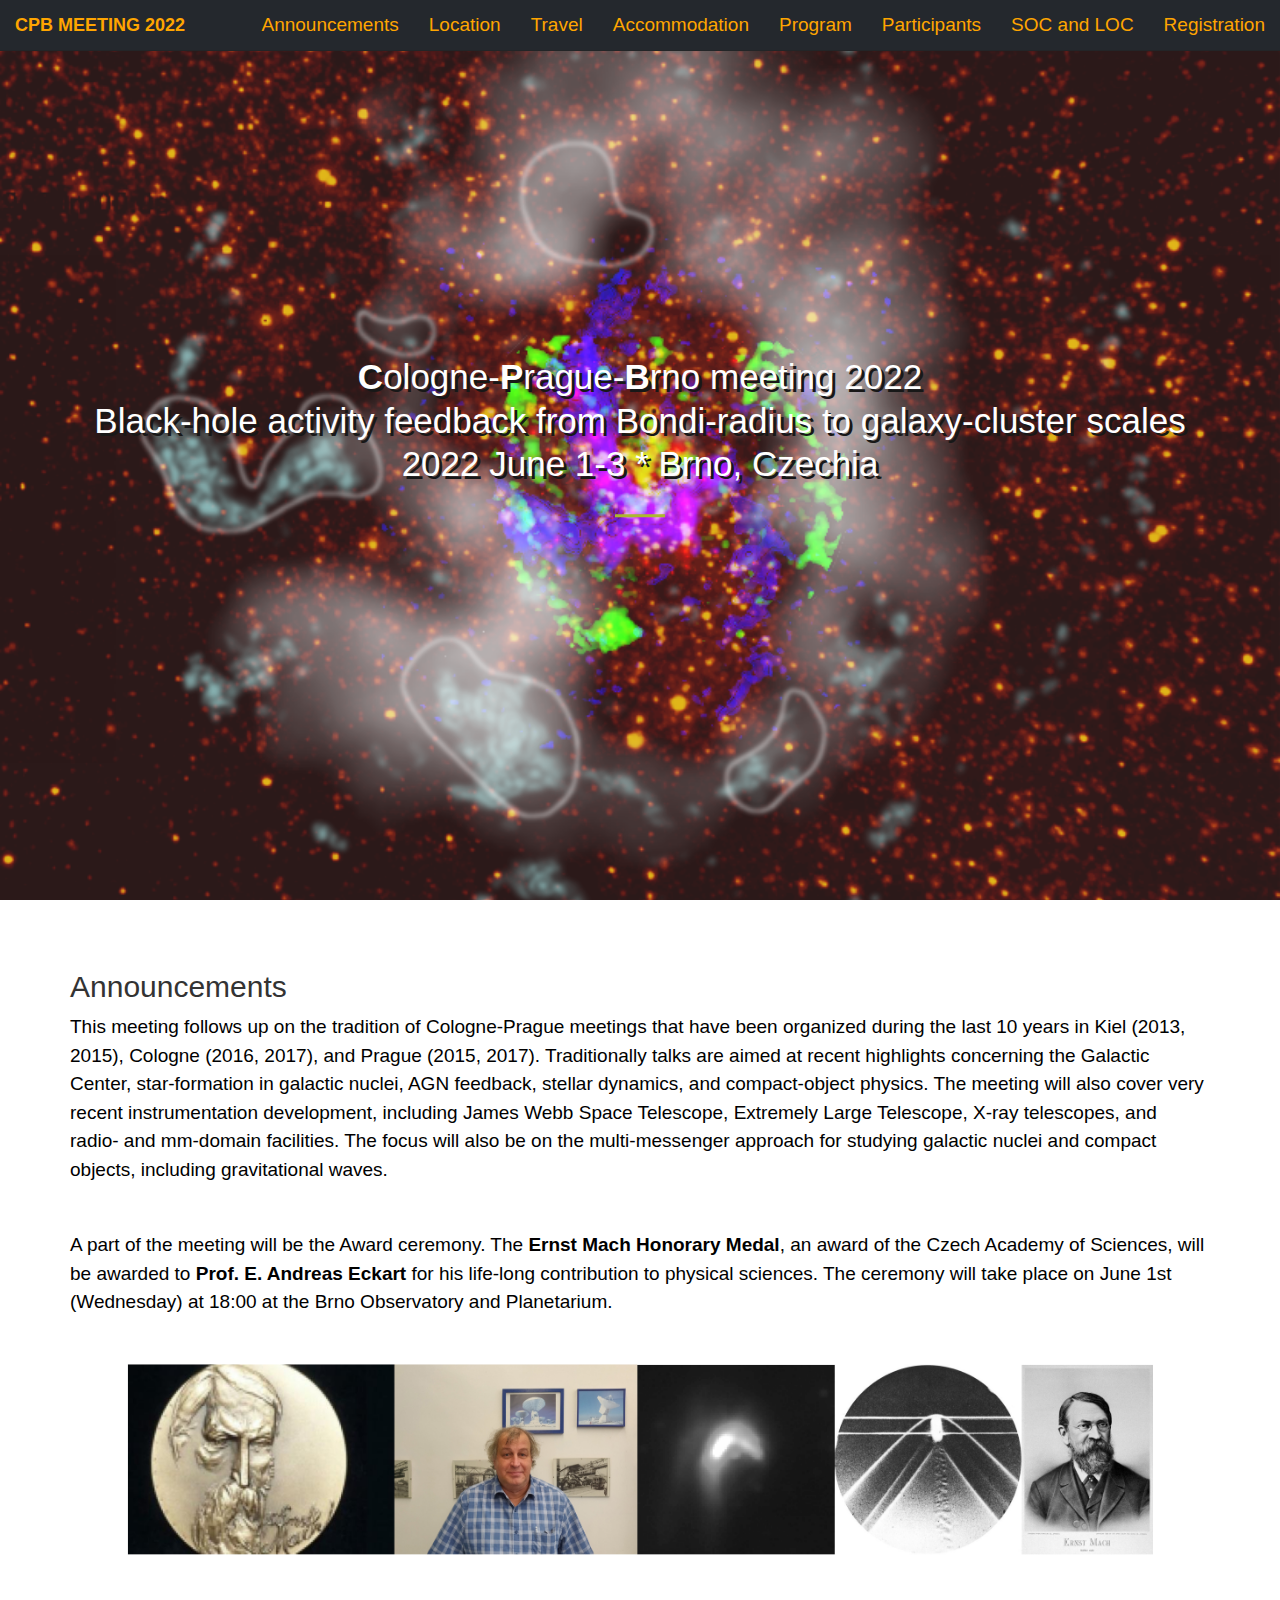
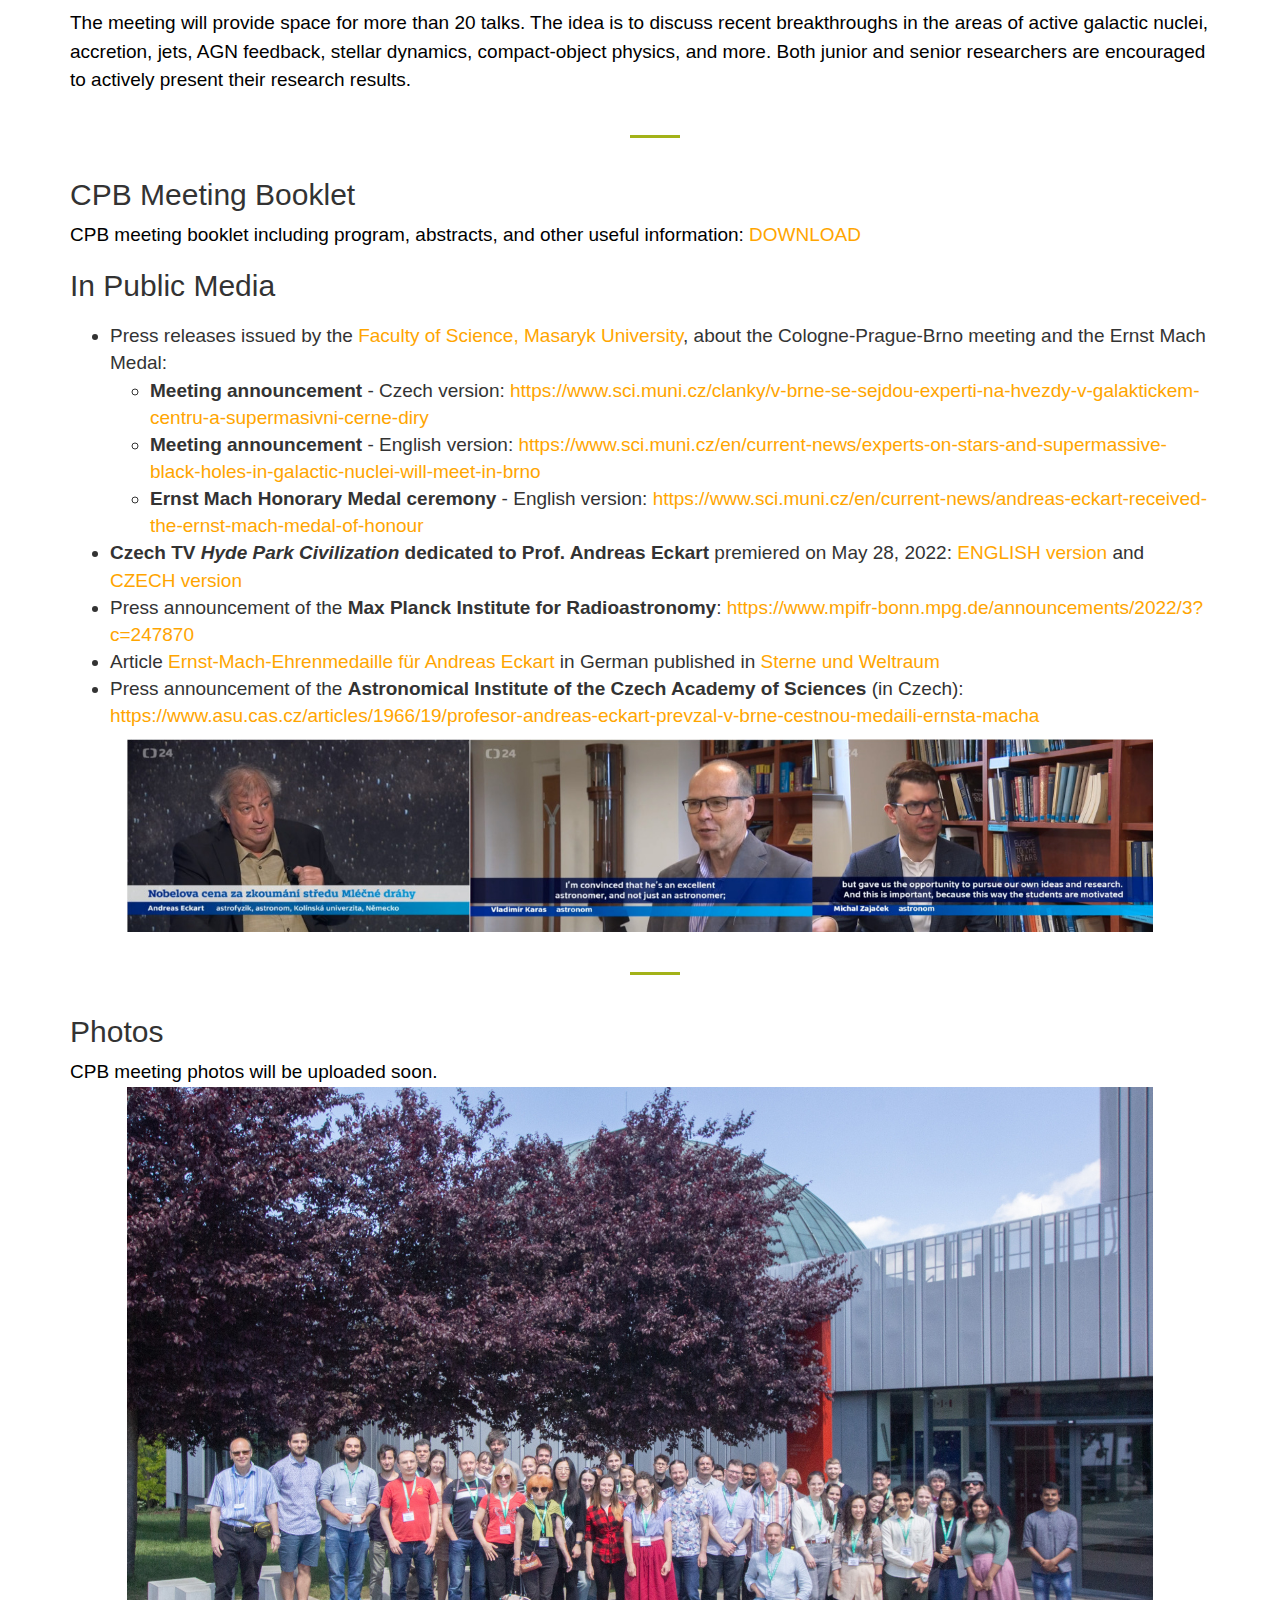
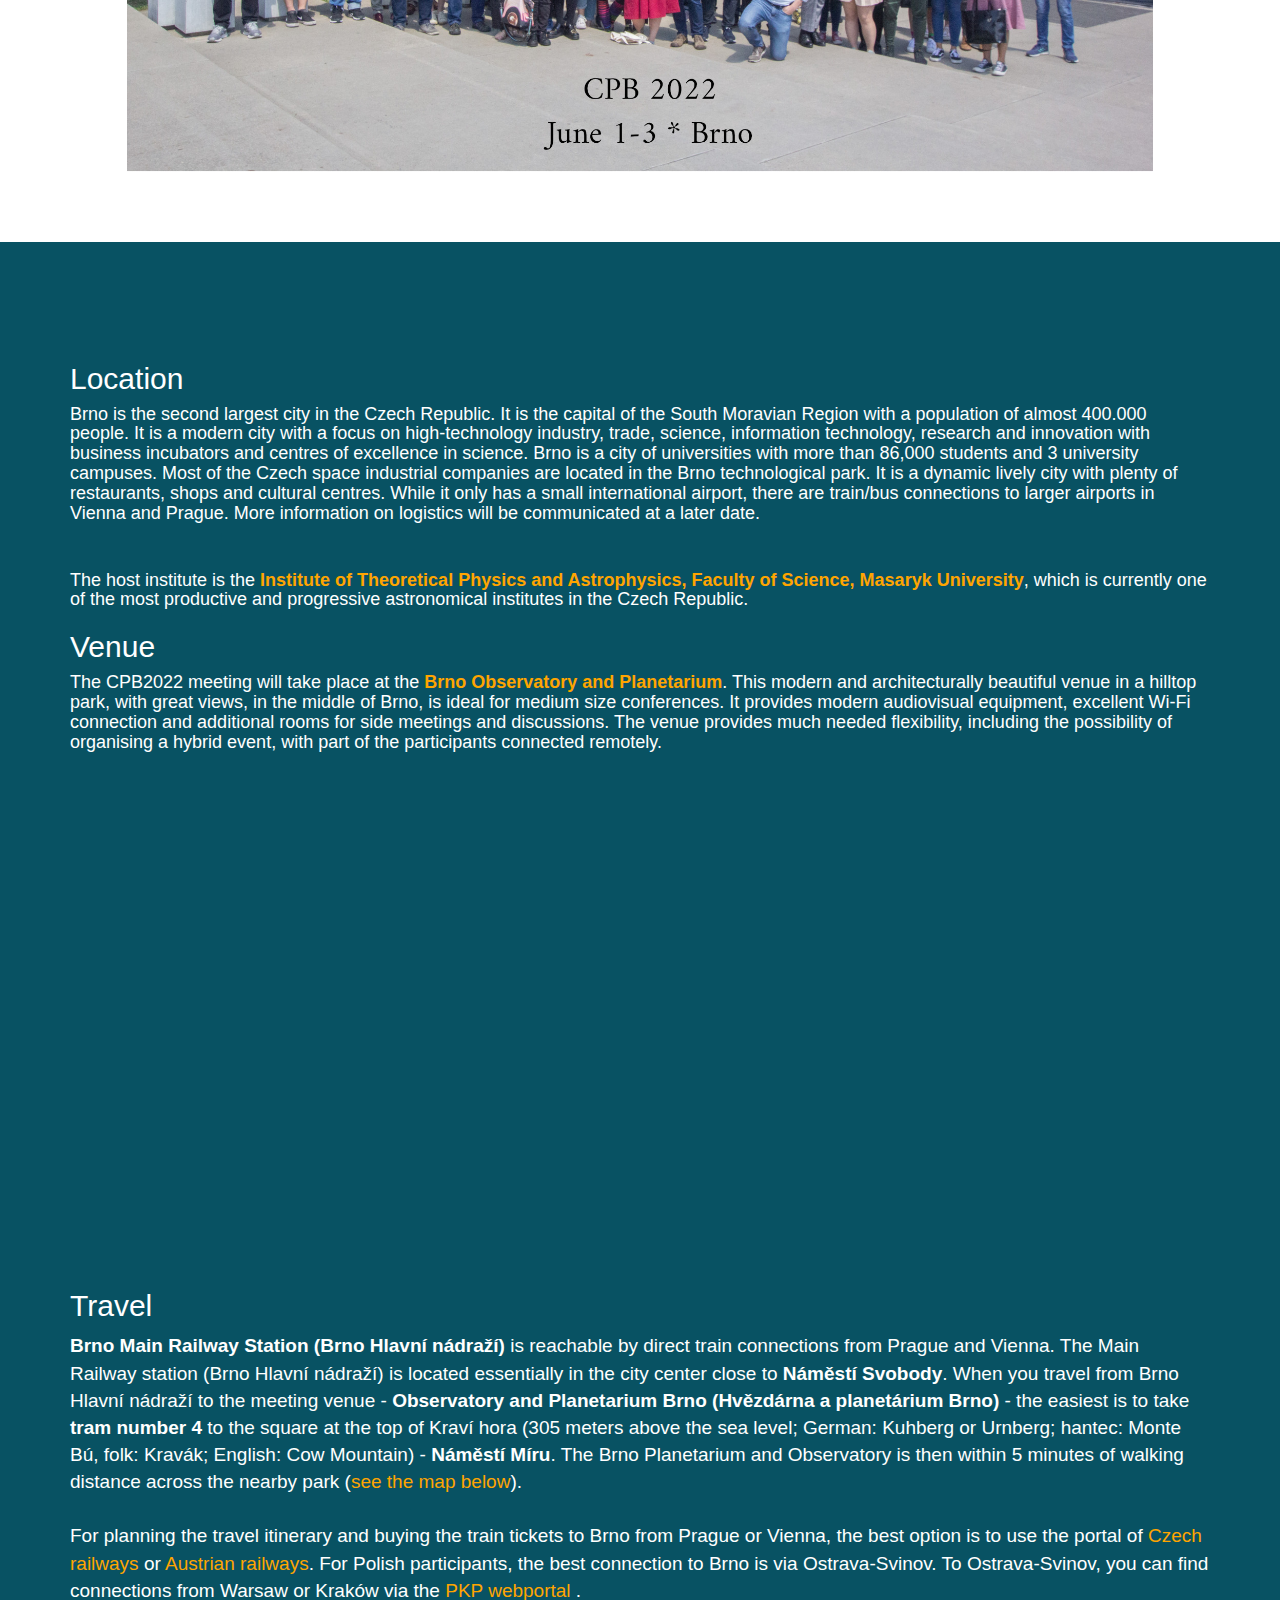
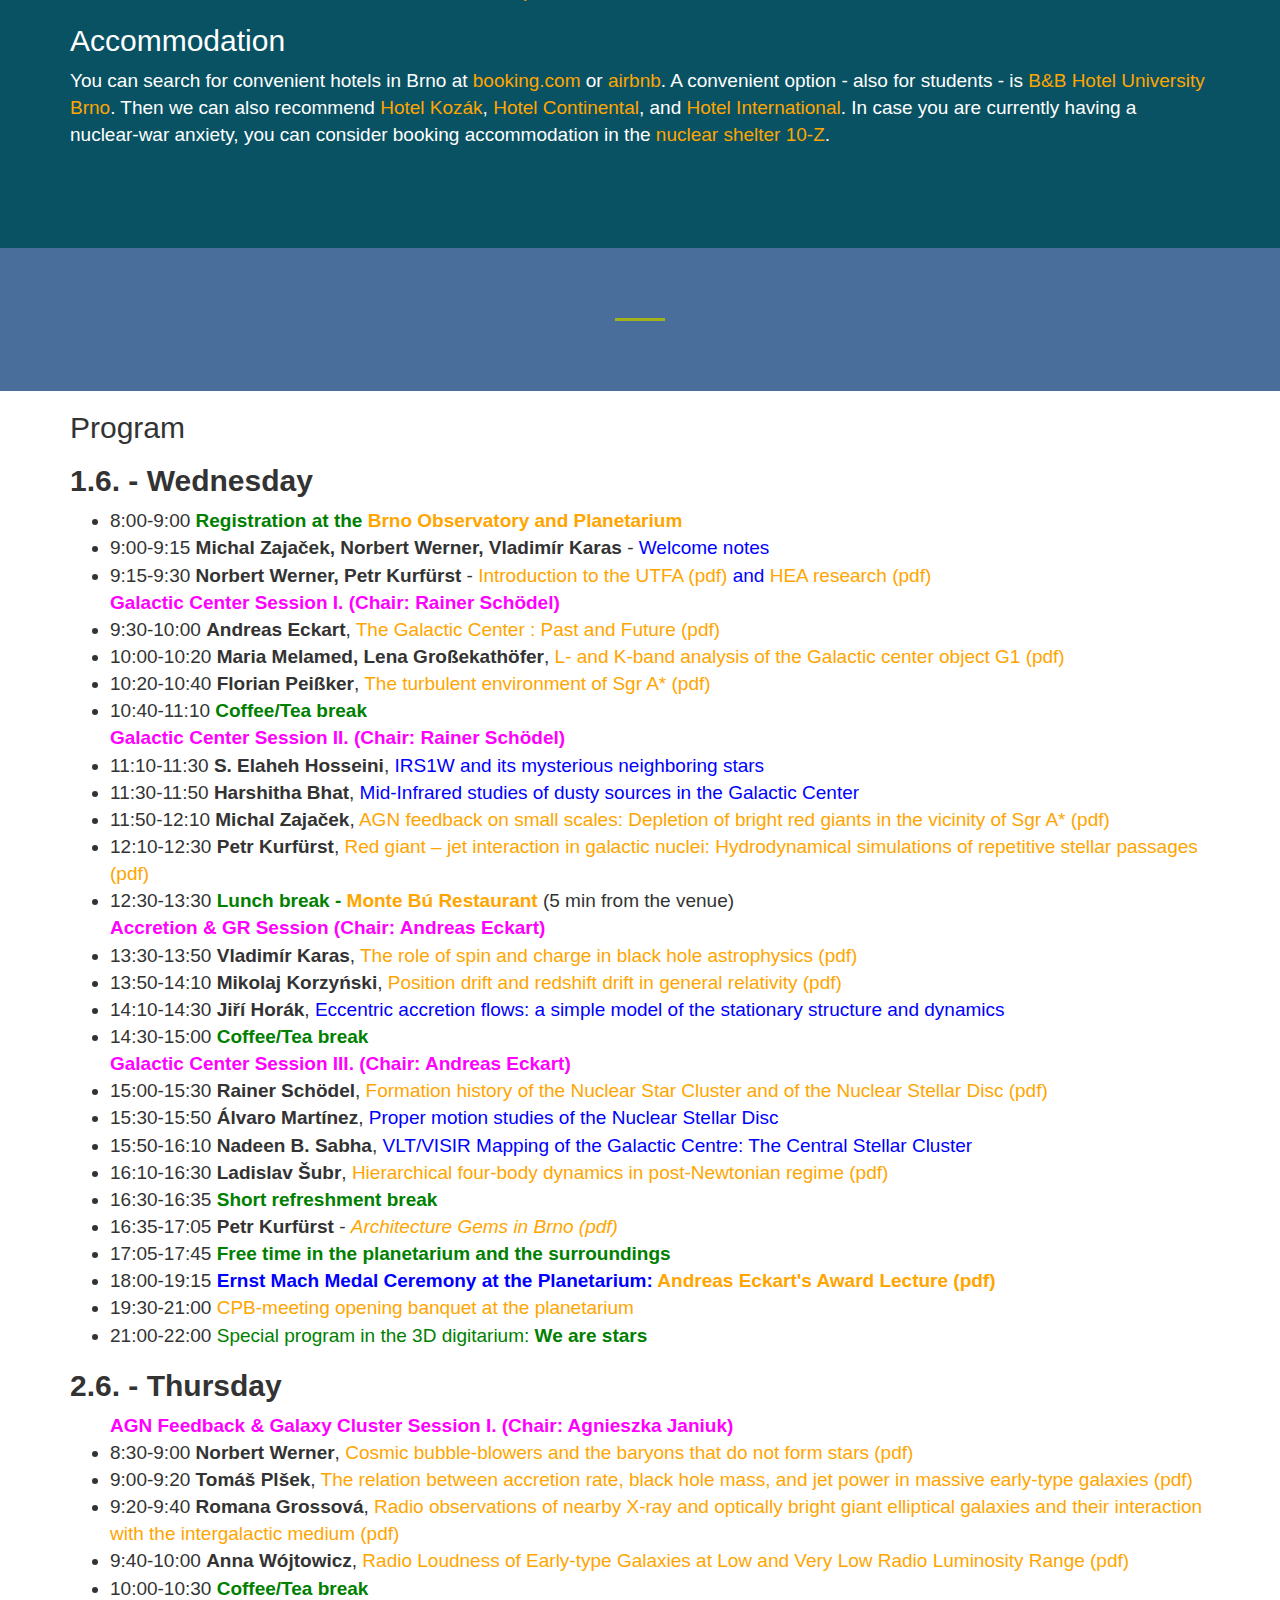
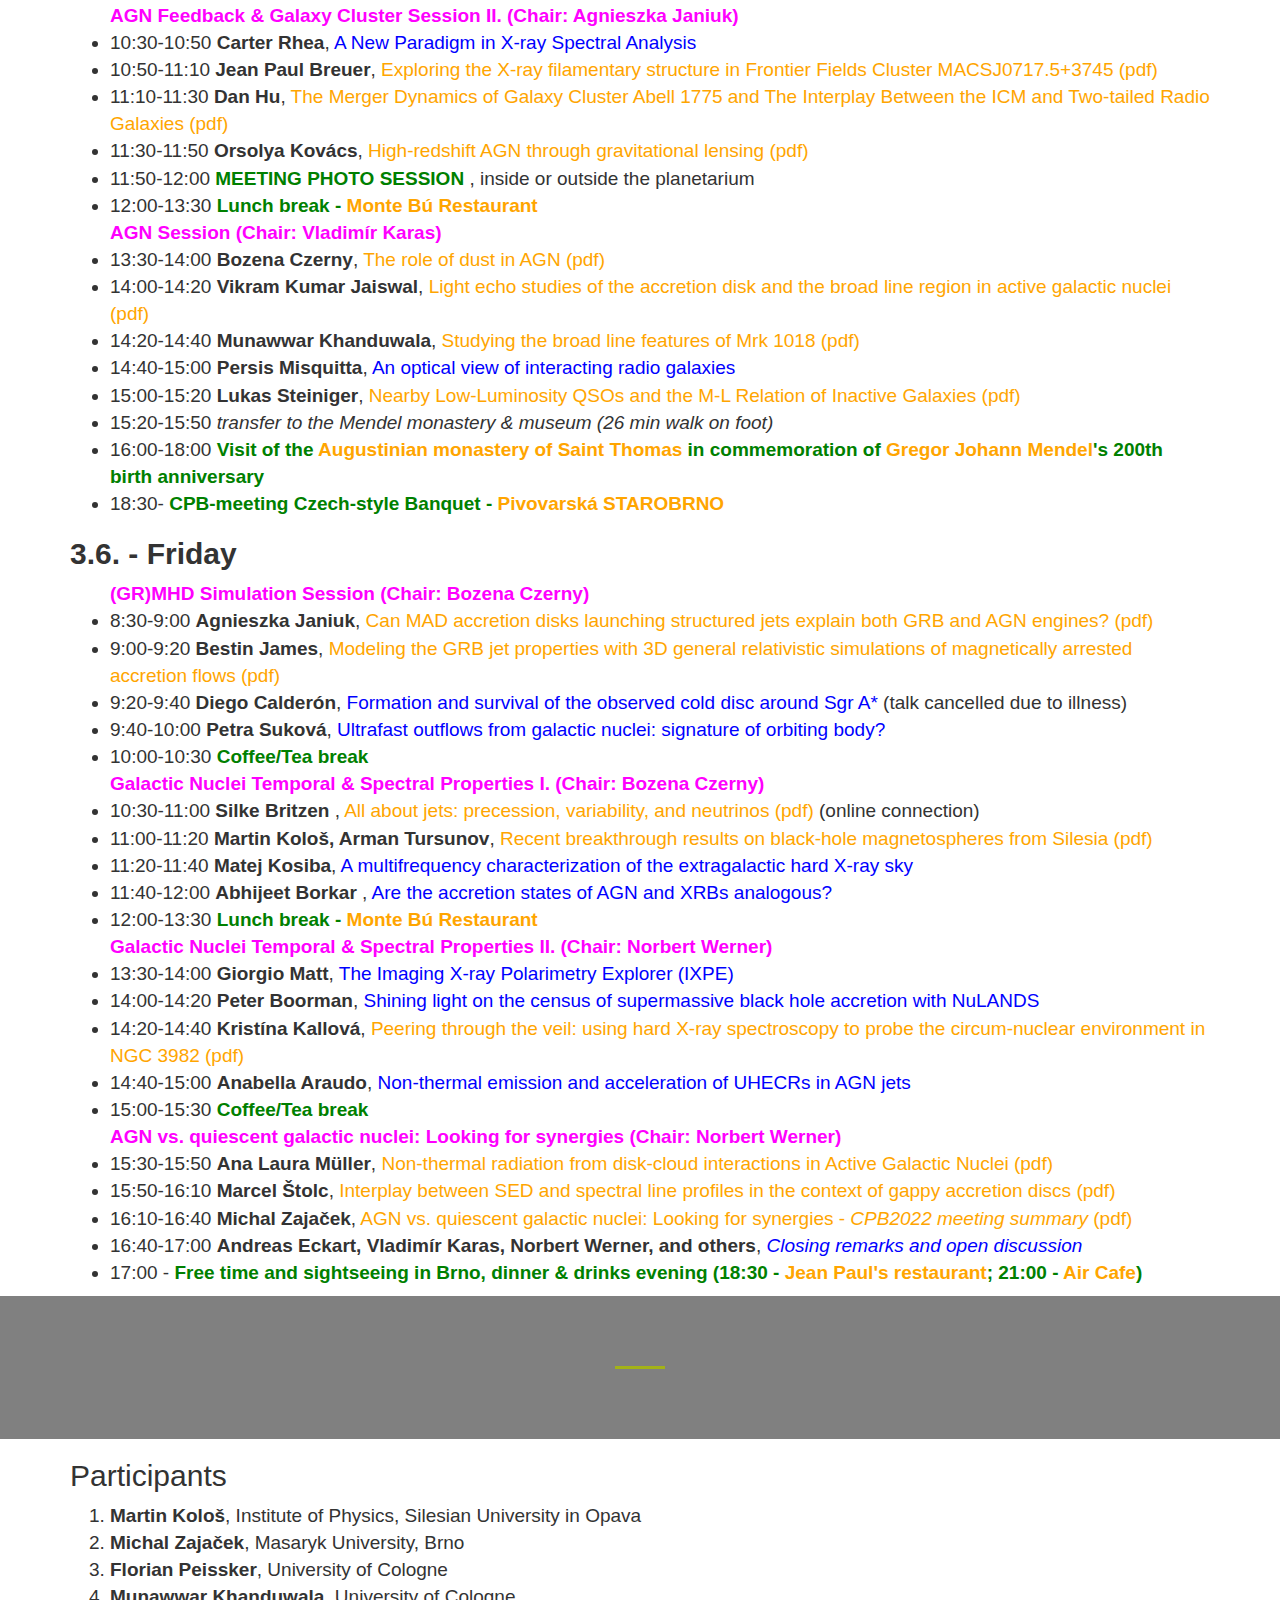
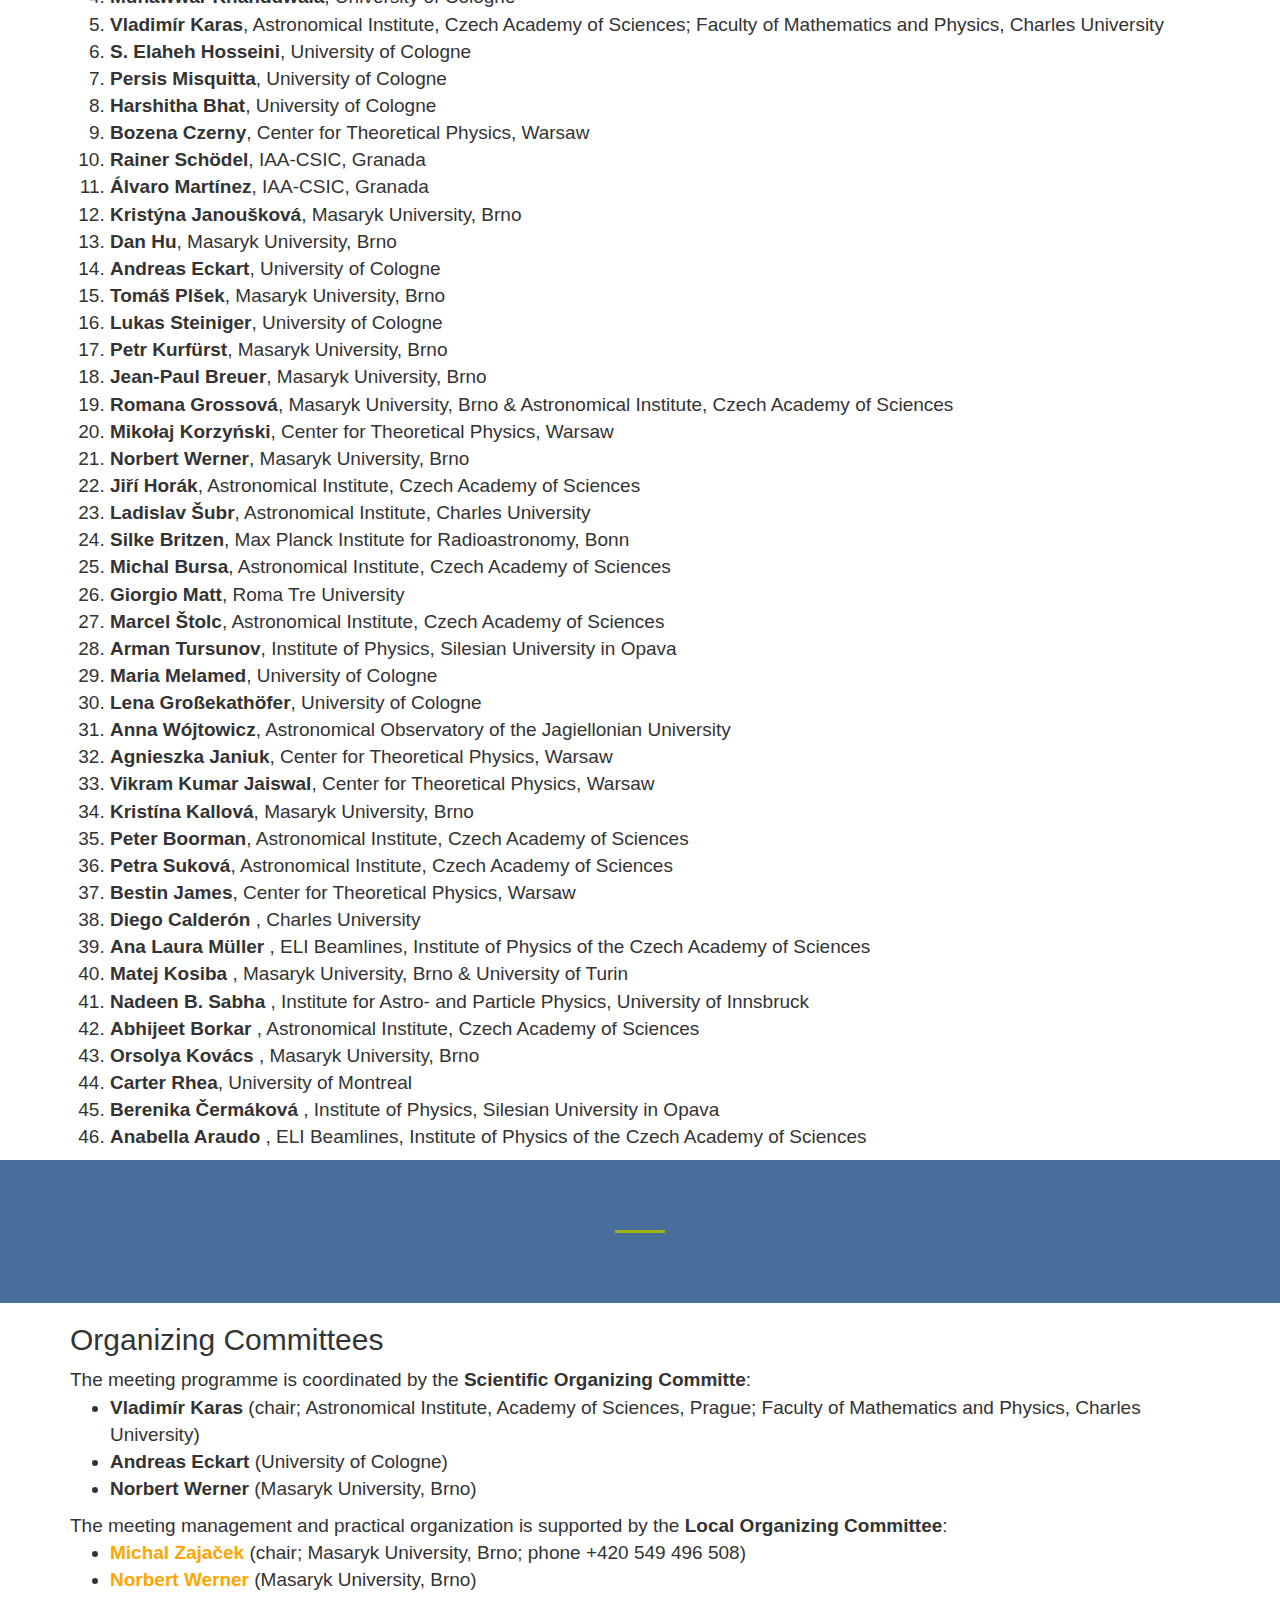
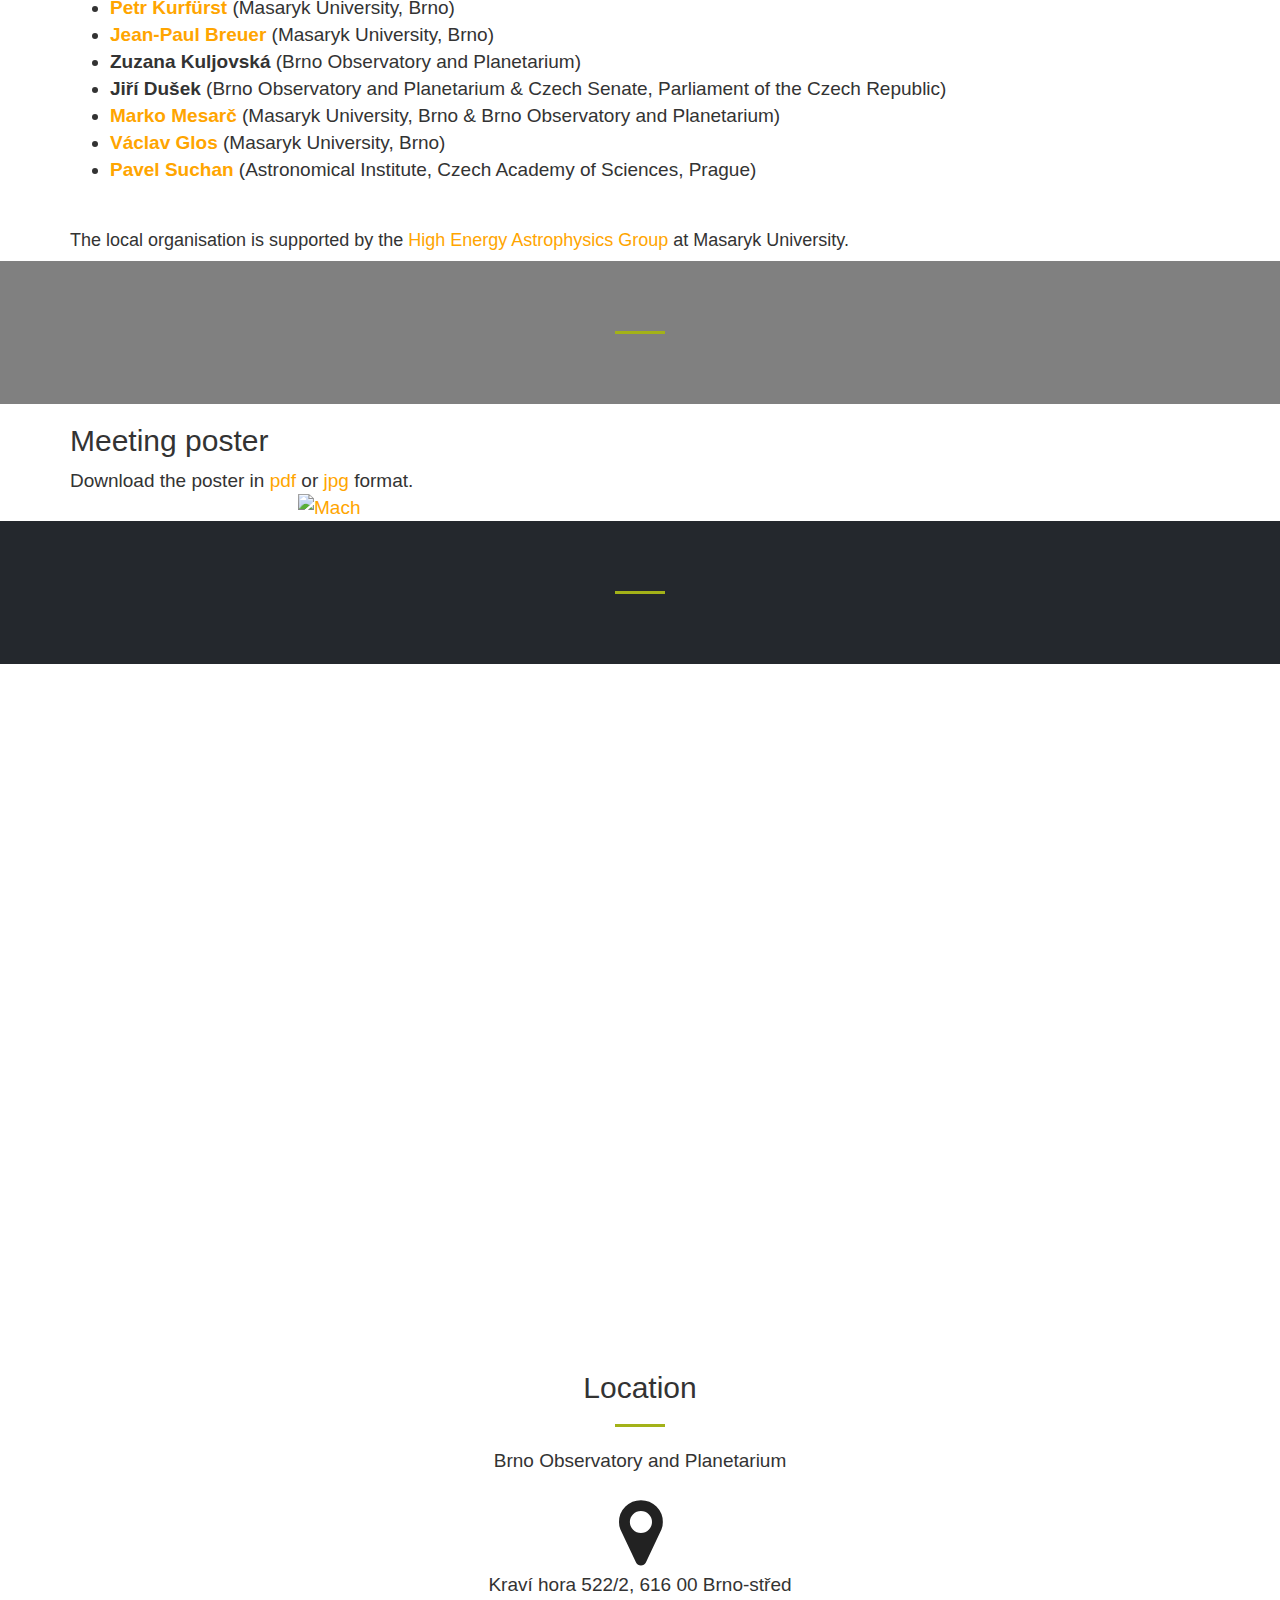
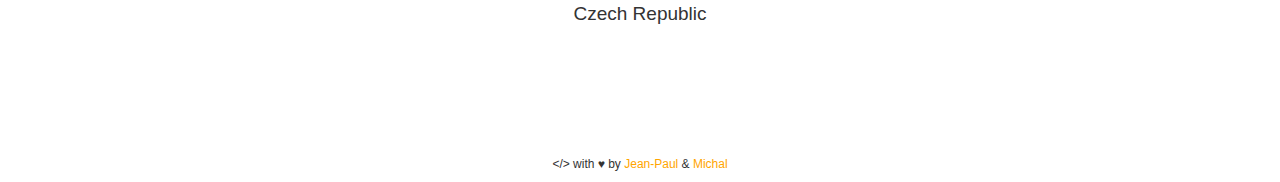
==== commit 4abed7f8: "name change" ====
--- a/index.html
+++ b/index.html
@@ -235,7 +235,7 @@
                          <li>9:15-9:30 <b>Norbert Werner, Petr Kurfürst</b> - <font color="blue"><a href="presentations/Institute_presentation_petr.pdf">Introduction to the UTFA (pdf)</a></a> and <a href="presentations/HEAintro.pdf">HEA research (pdf)</a></font> </li>
                          <b><font color="magenta">Galactic Center Session I. (Chair: Rainer Schödel)</font></b>                                                
                          <li>9:30-10:00 <b>Andreas Eckart</b>, <font color="blue"><a href="presentations/andreas_eckart_talk1.pdf">The Galactic Center : Past and Future (pdf)</a></font> </li>
-                         <li>10:00-10:20 <b>Maria Melamed, Lena Großekathöfer</b>, <font color="blue"> L- and K-band analysis of the Galactic center object G1  </font></li>
+                         <li>10:00-10:20 <b>Maria Melamed, Lena Großekathöfer</b>, <font color="blue"><a href="presentations/presentation_großekathoefer_melamed.pdf"> L- and K-band analysis of the Galactic center object G1 (pdf)</a>  </font></li>
                          <li>10:20-10:40 <b>Florian Peißker</b>, <font color="blue"><a href="presentations/brno_gc_upload_peissker.pdf">The turbulent environment of Sgr A* (pdf)</a></font></li>
                          <li>10:40-11:10 <b><font color="green">Coffee/Tea break</b></font> </li>
                           <b><font color="magenta">Galactic Center Session II. (Chair: Rainer Schödel)</font></b>  
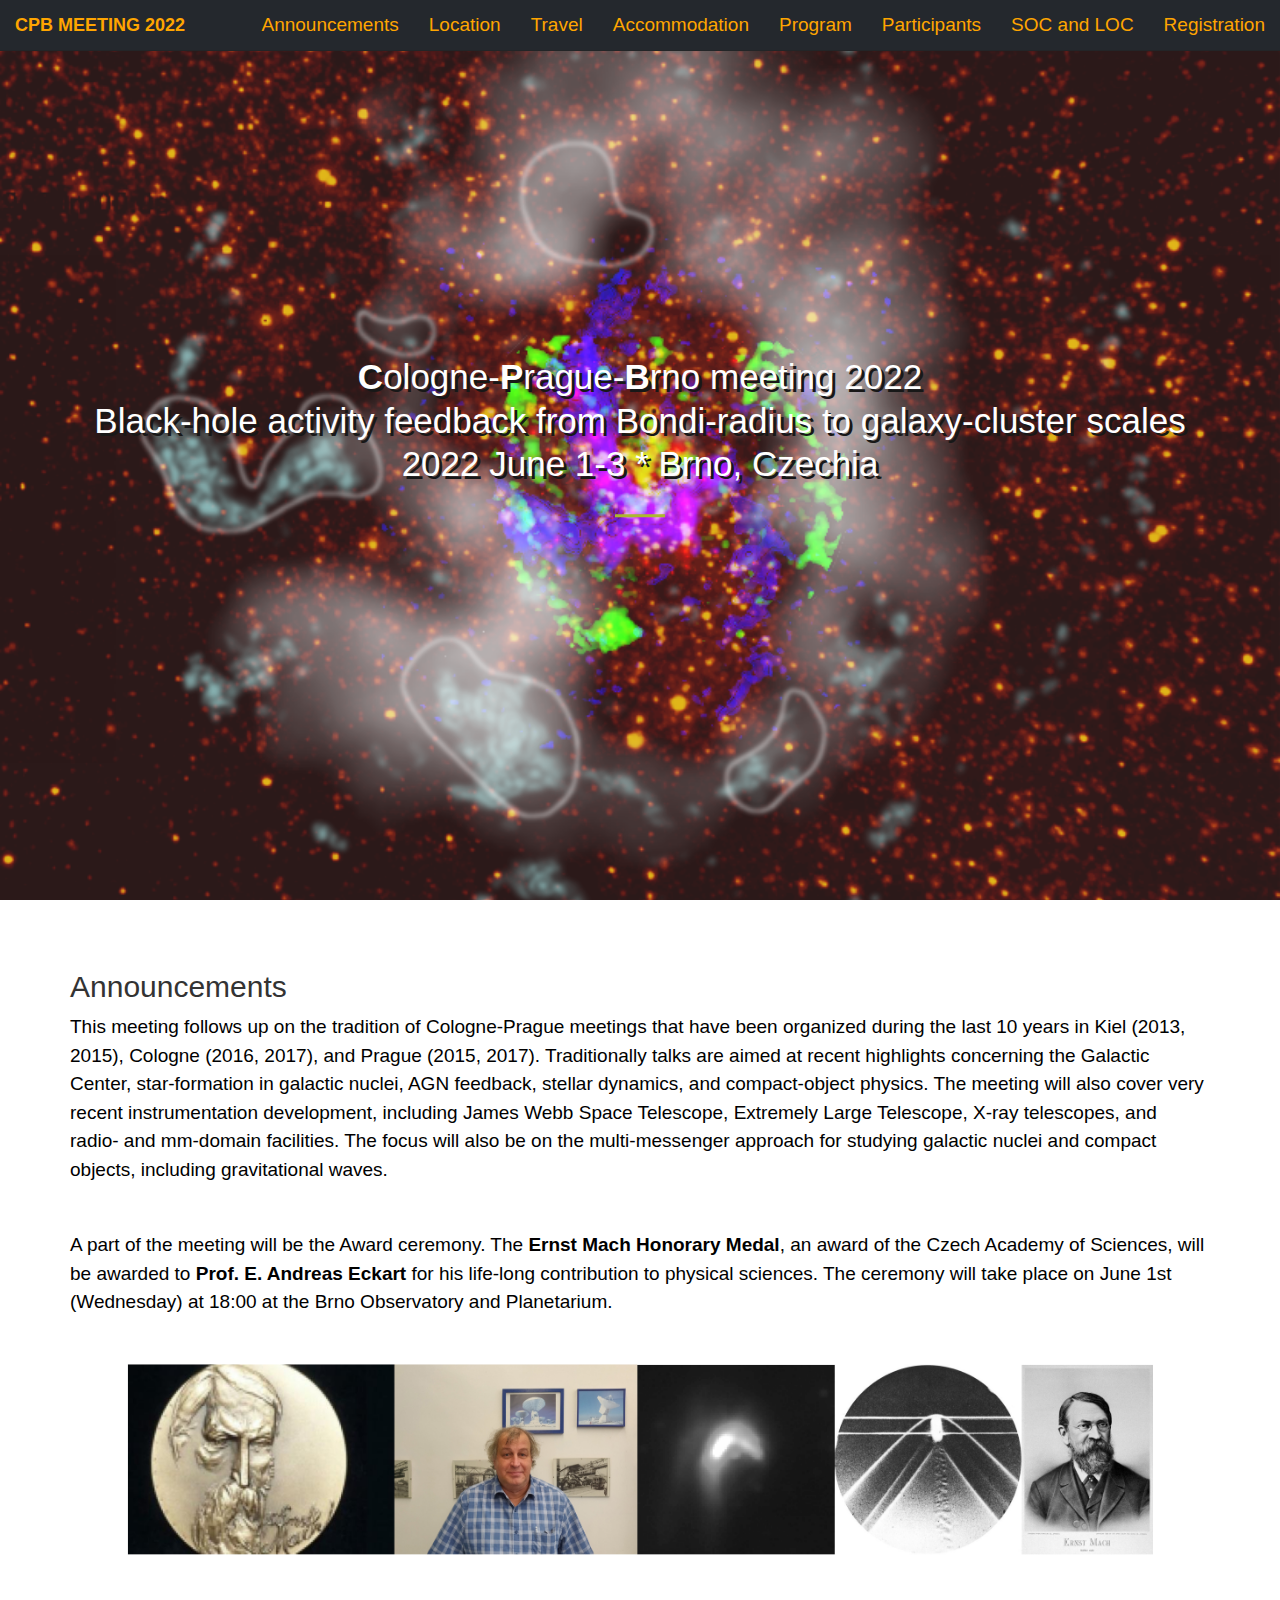
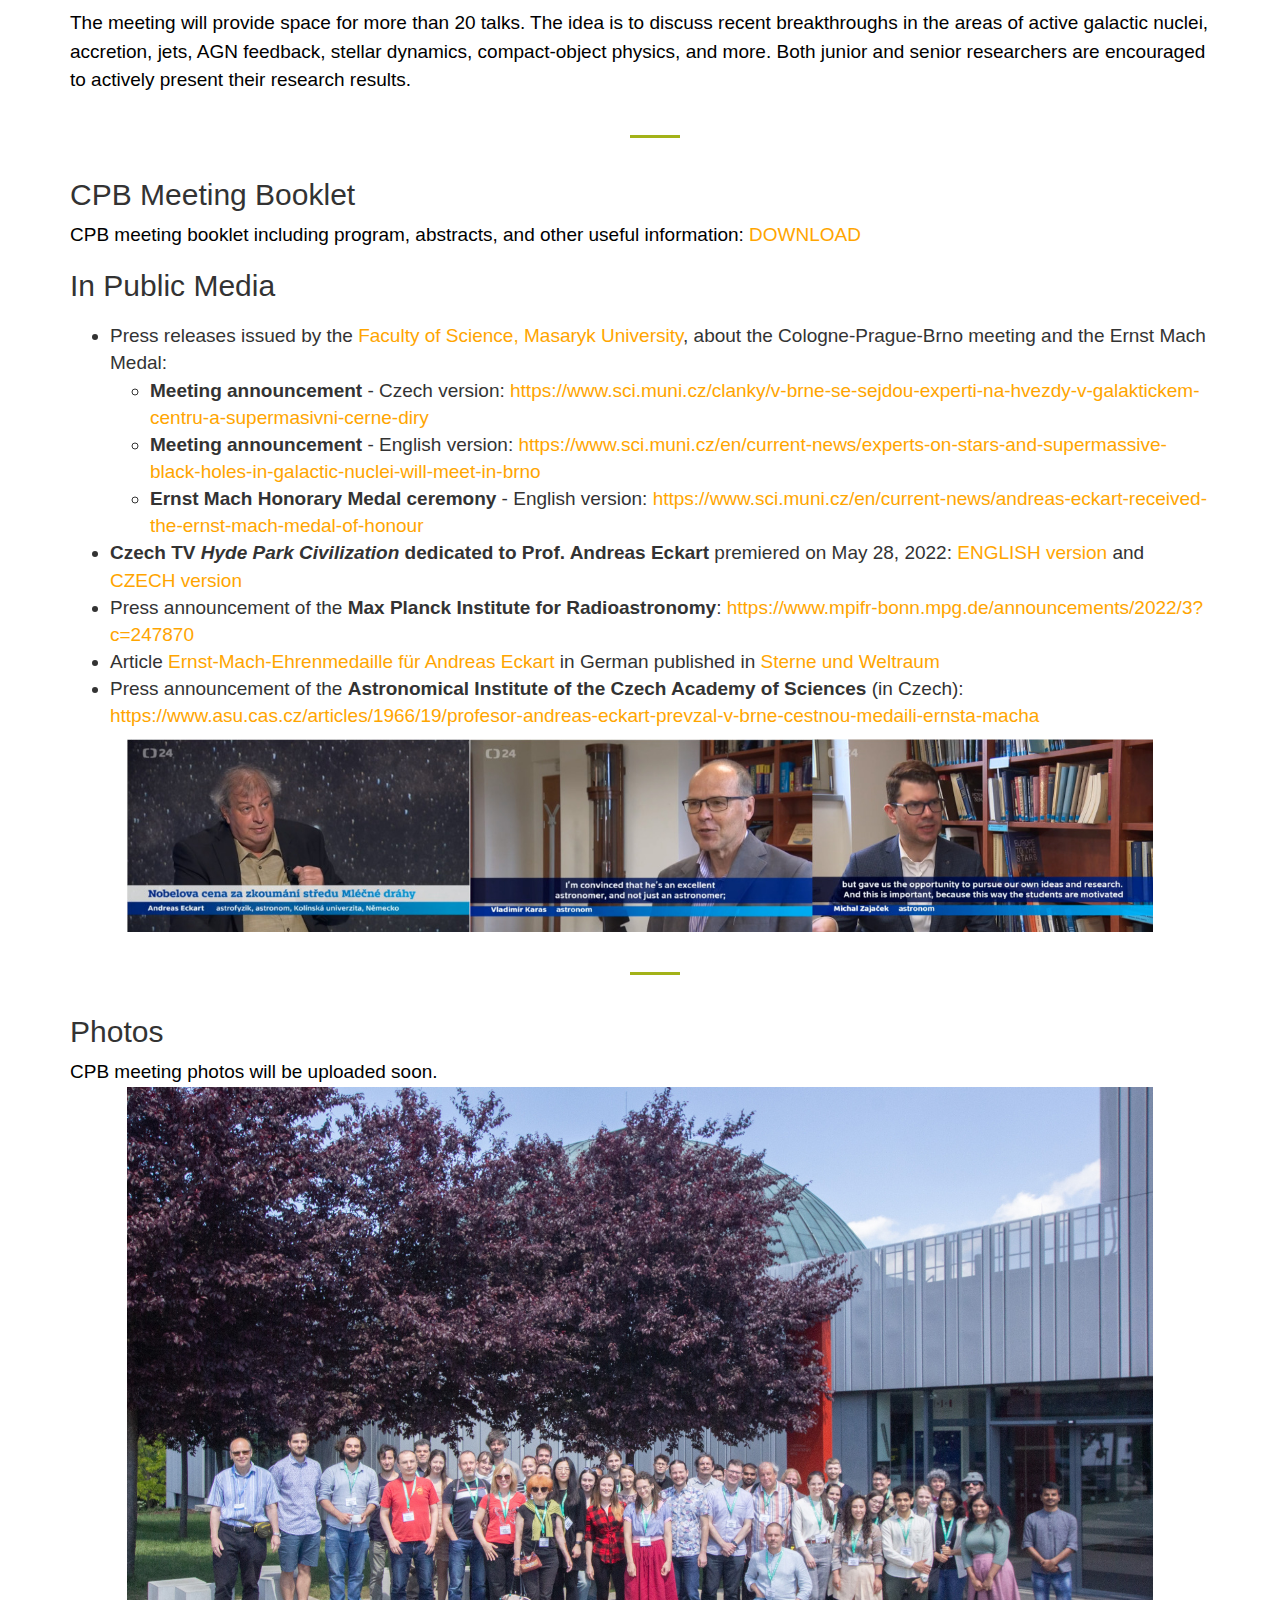
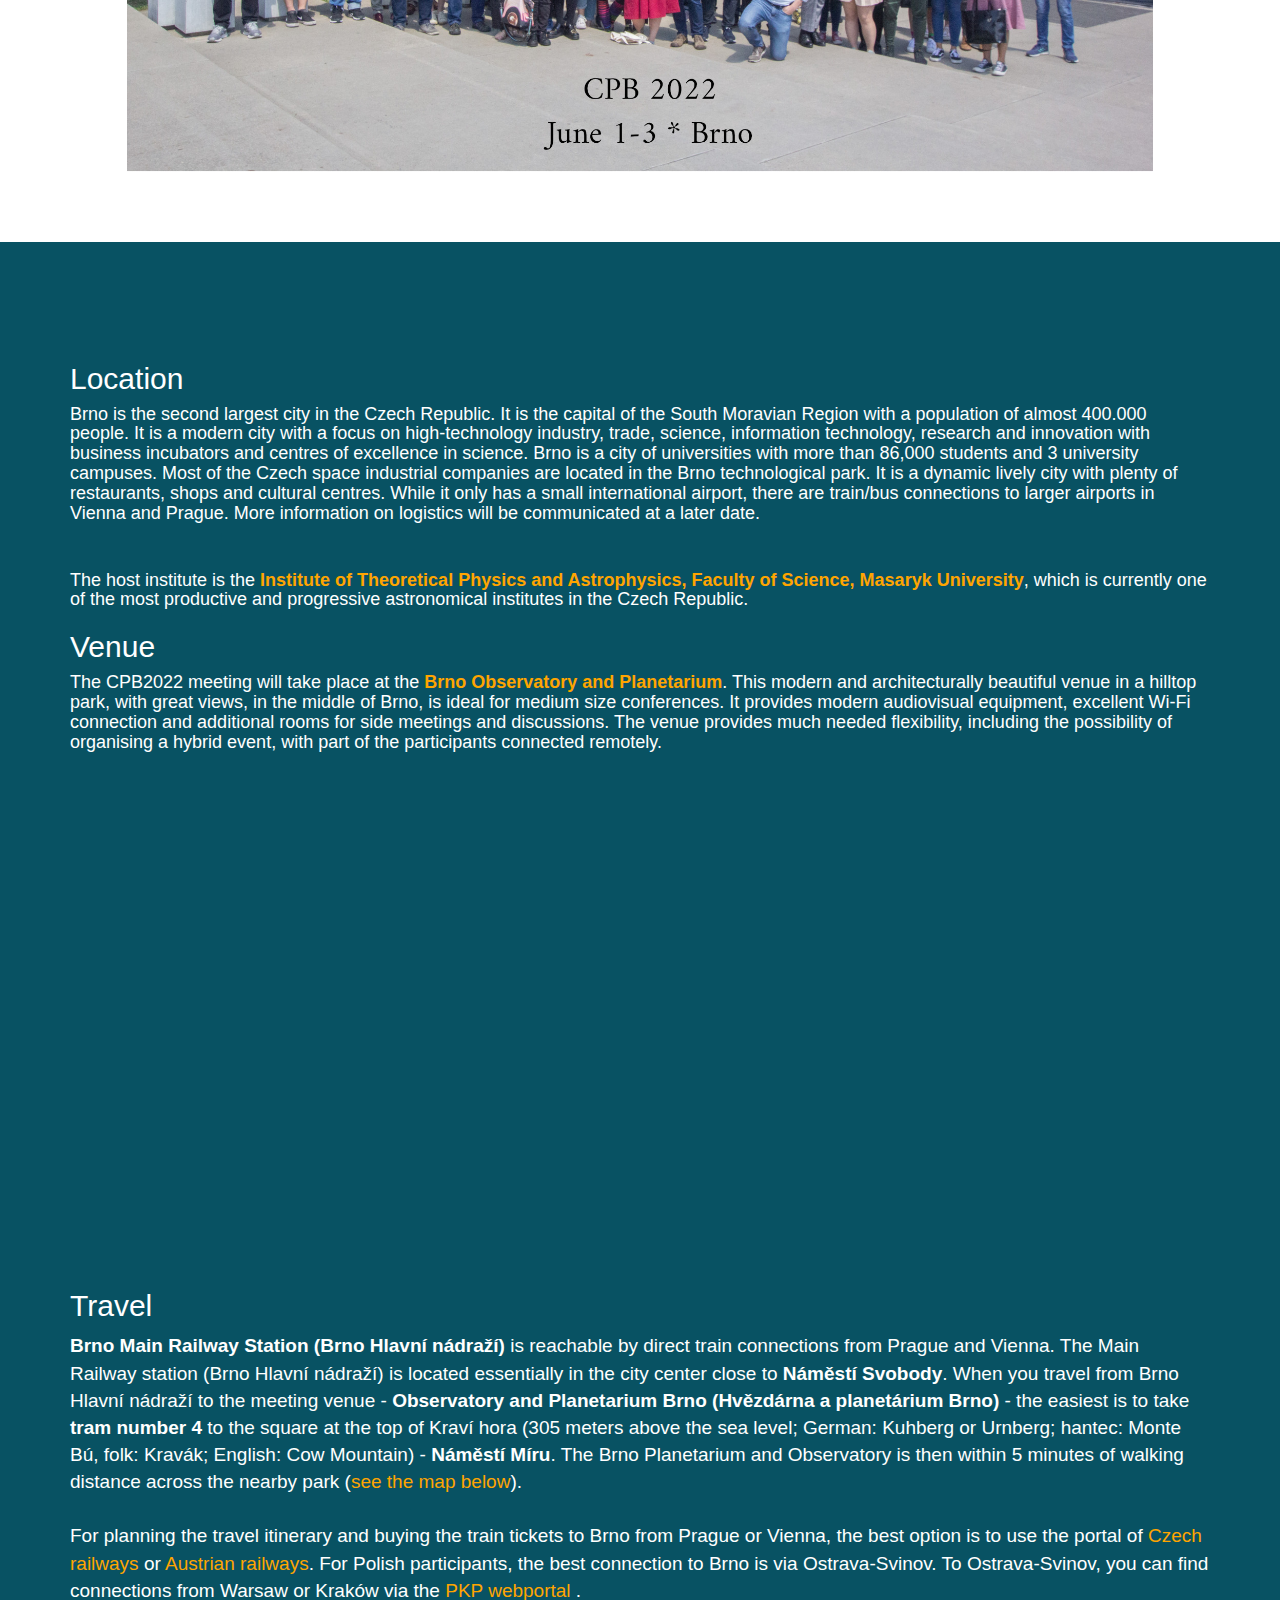
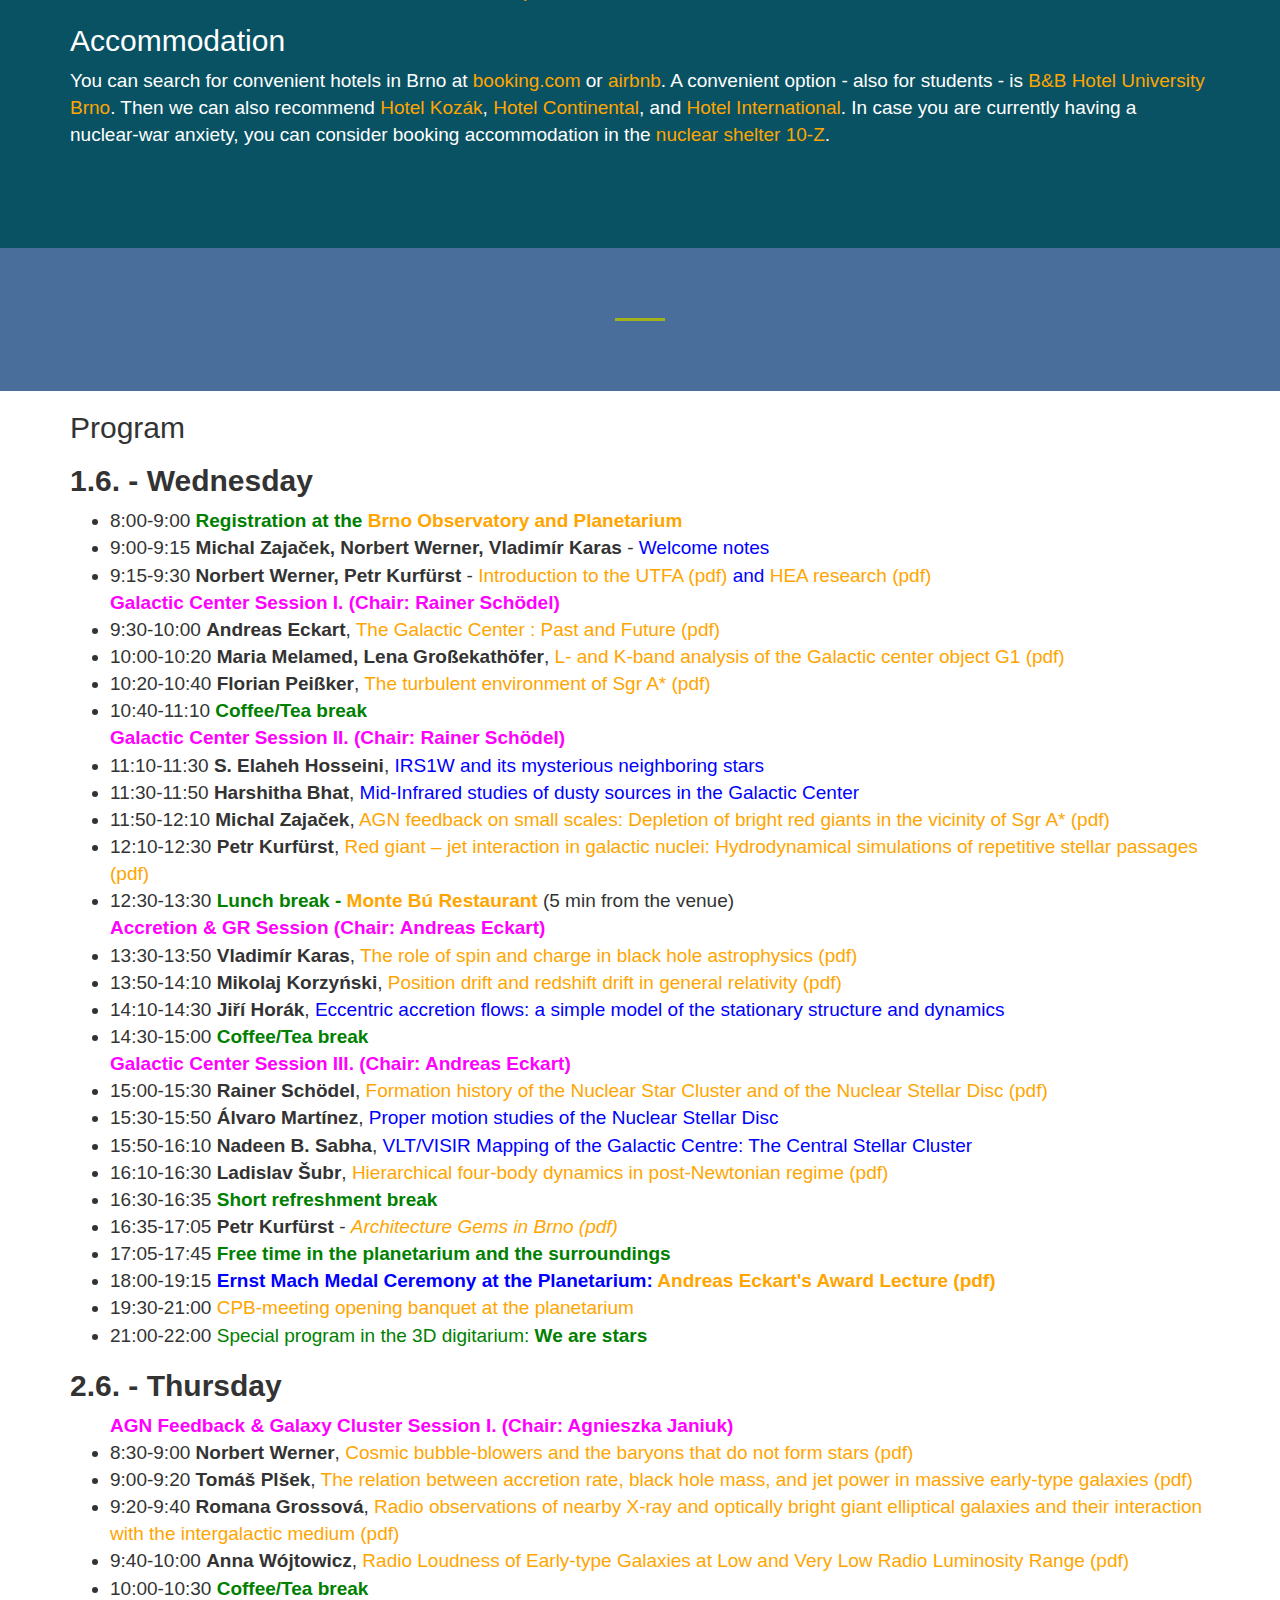
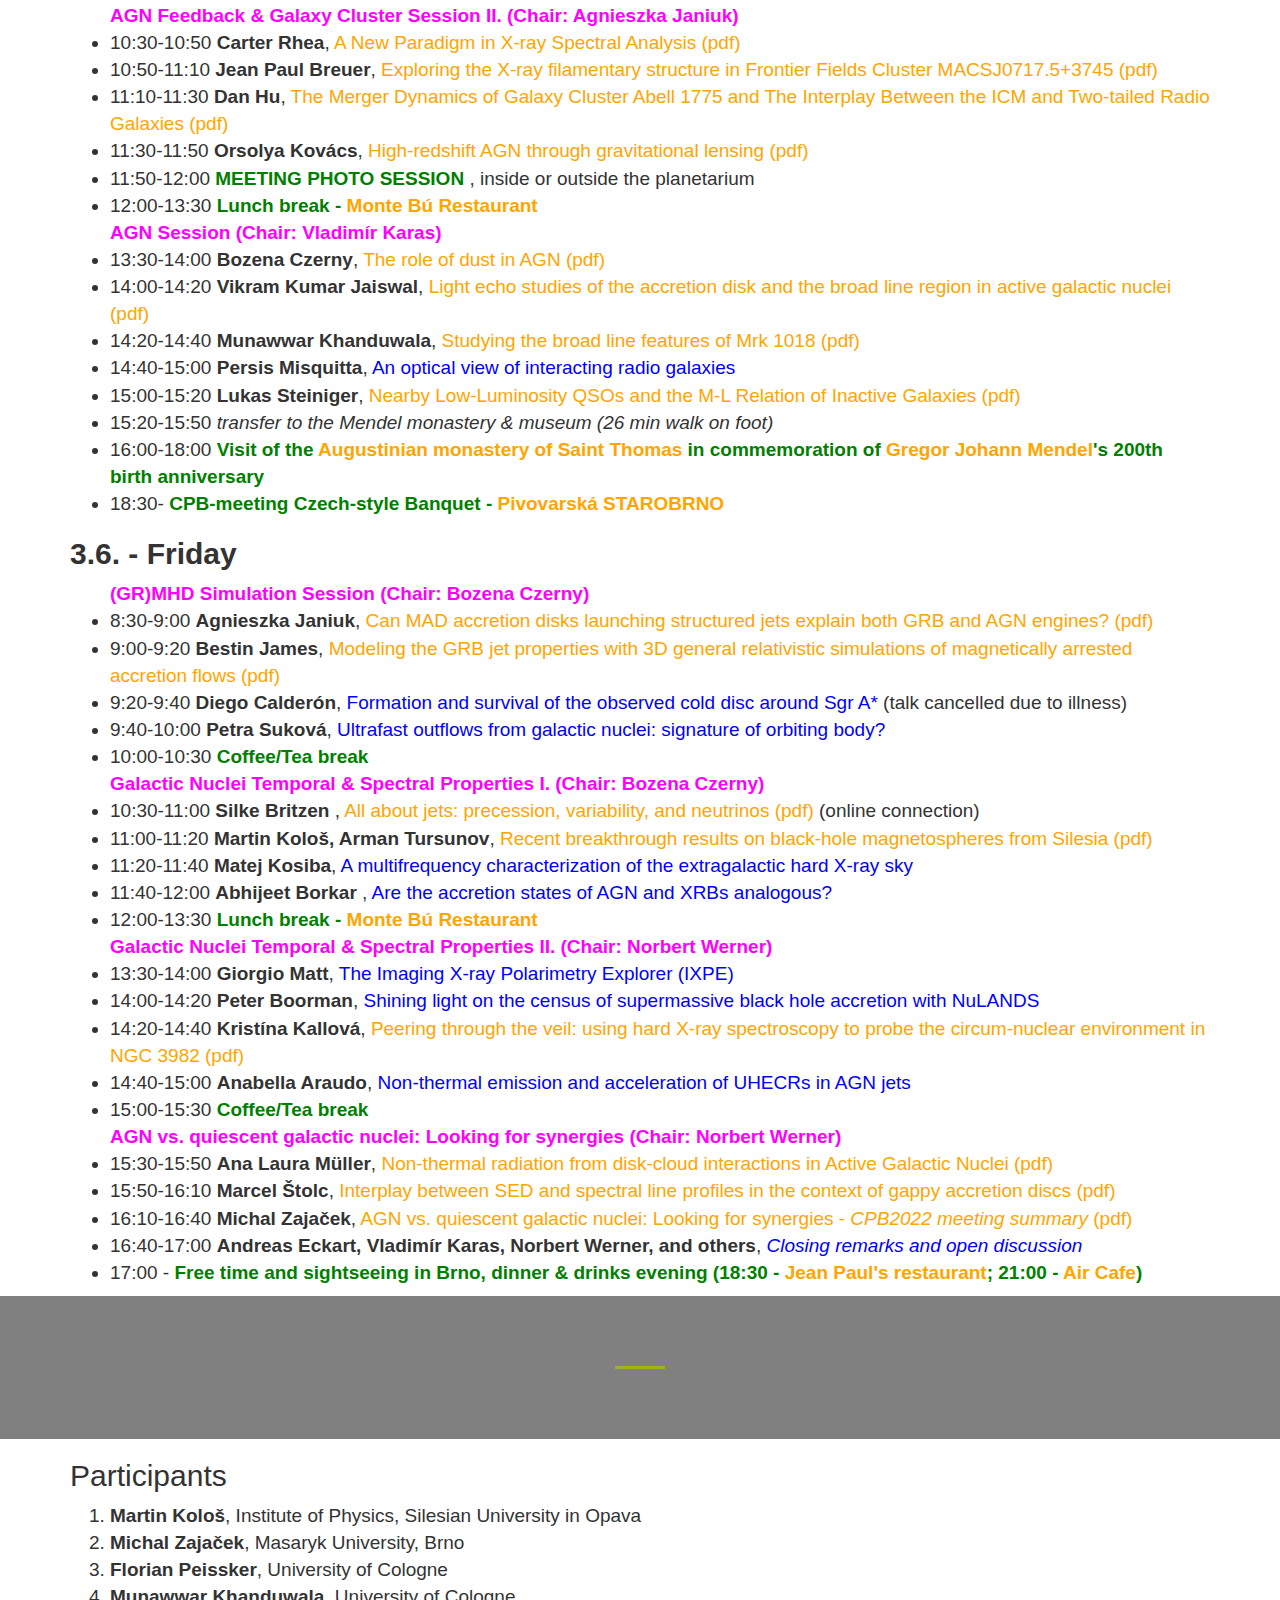
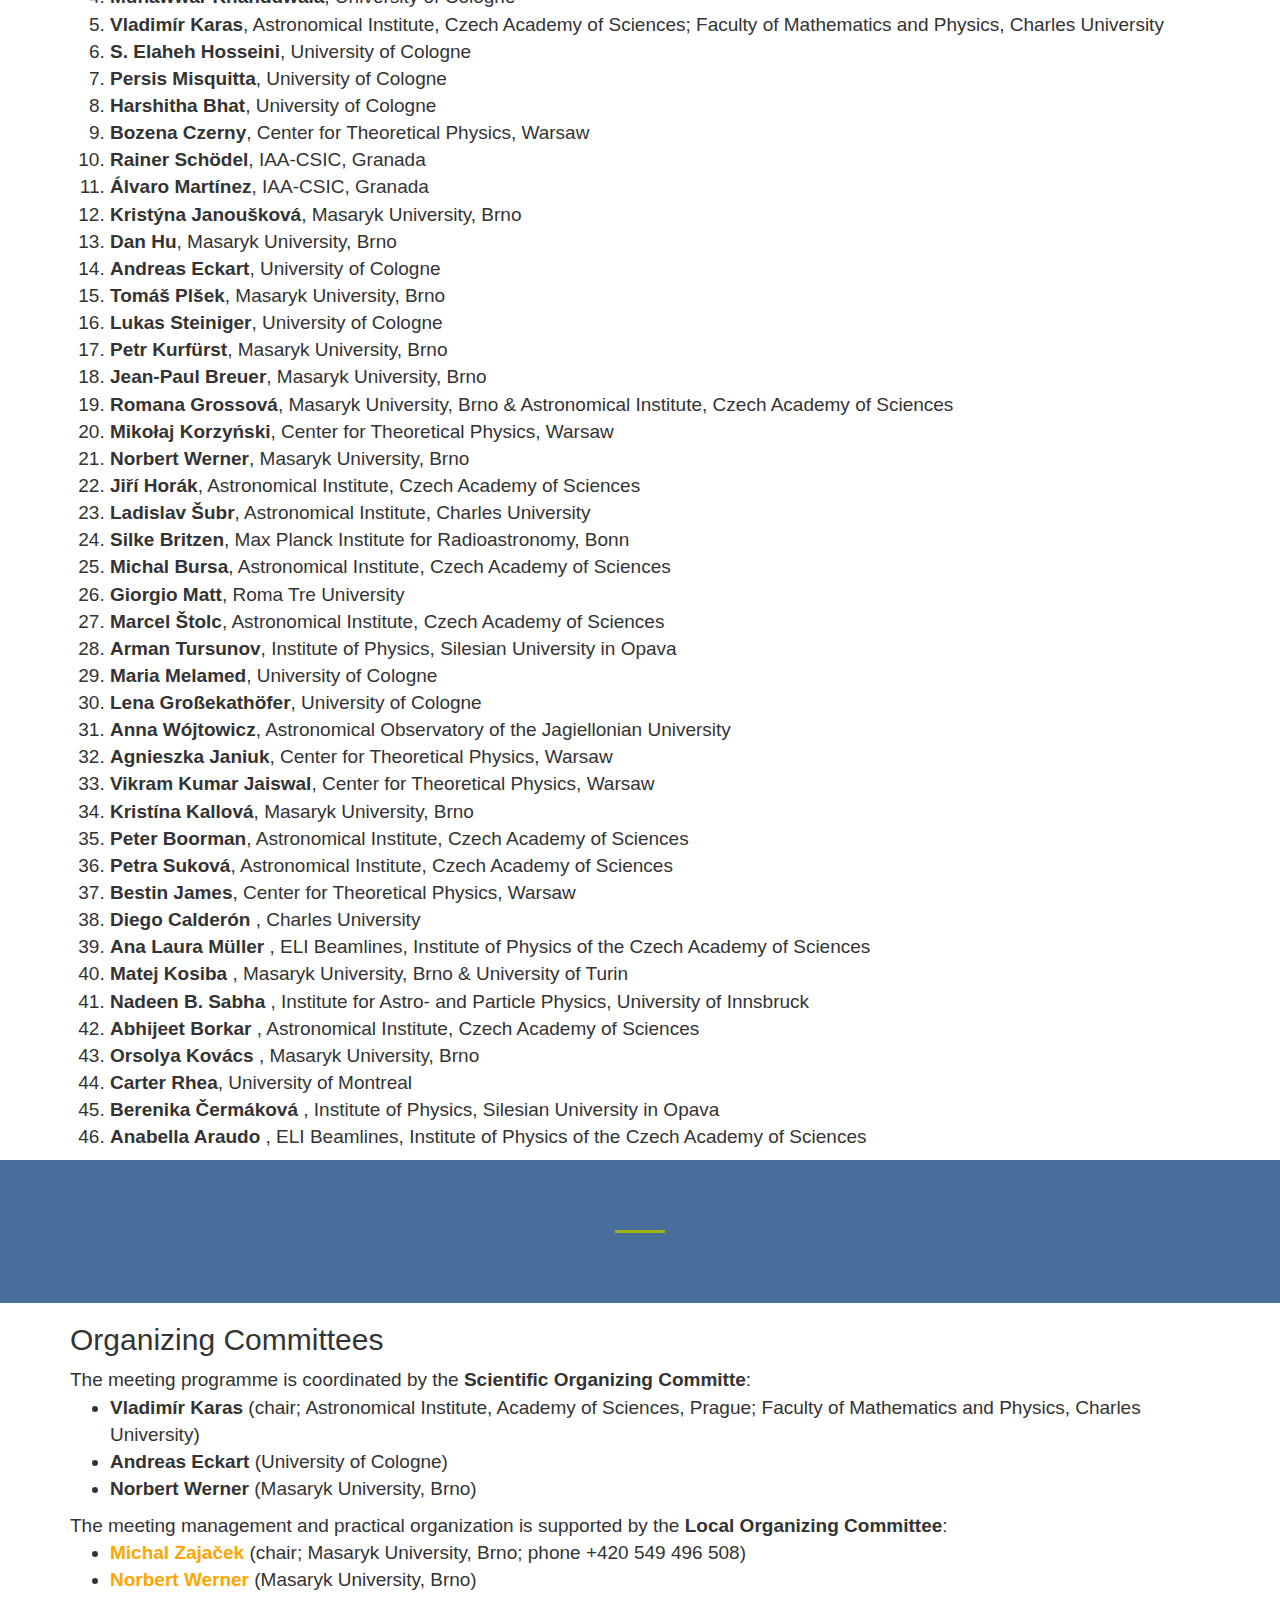
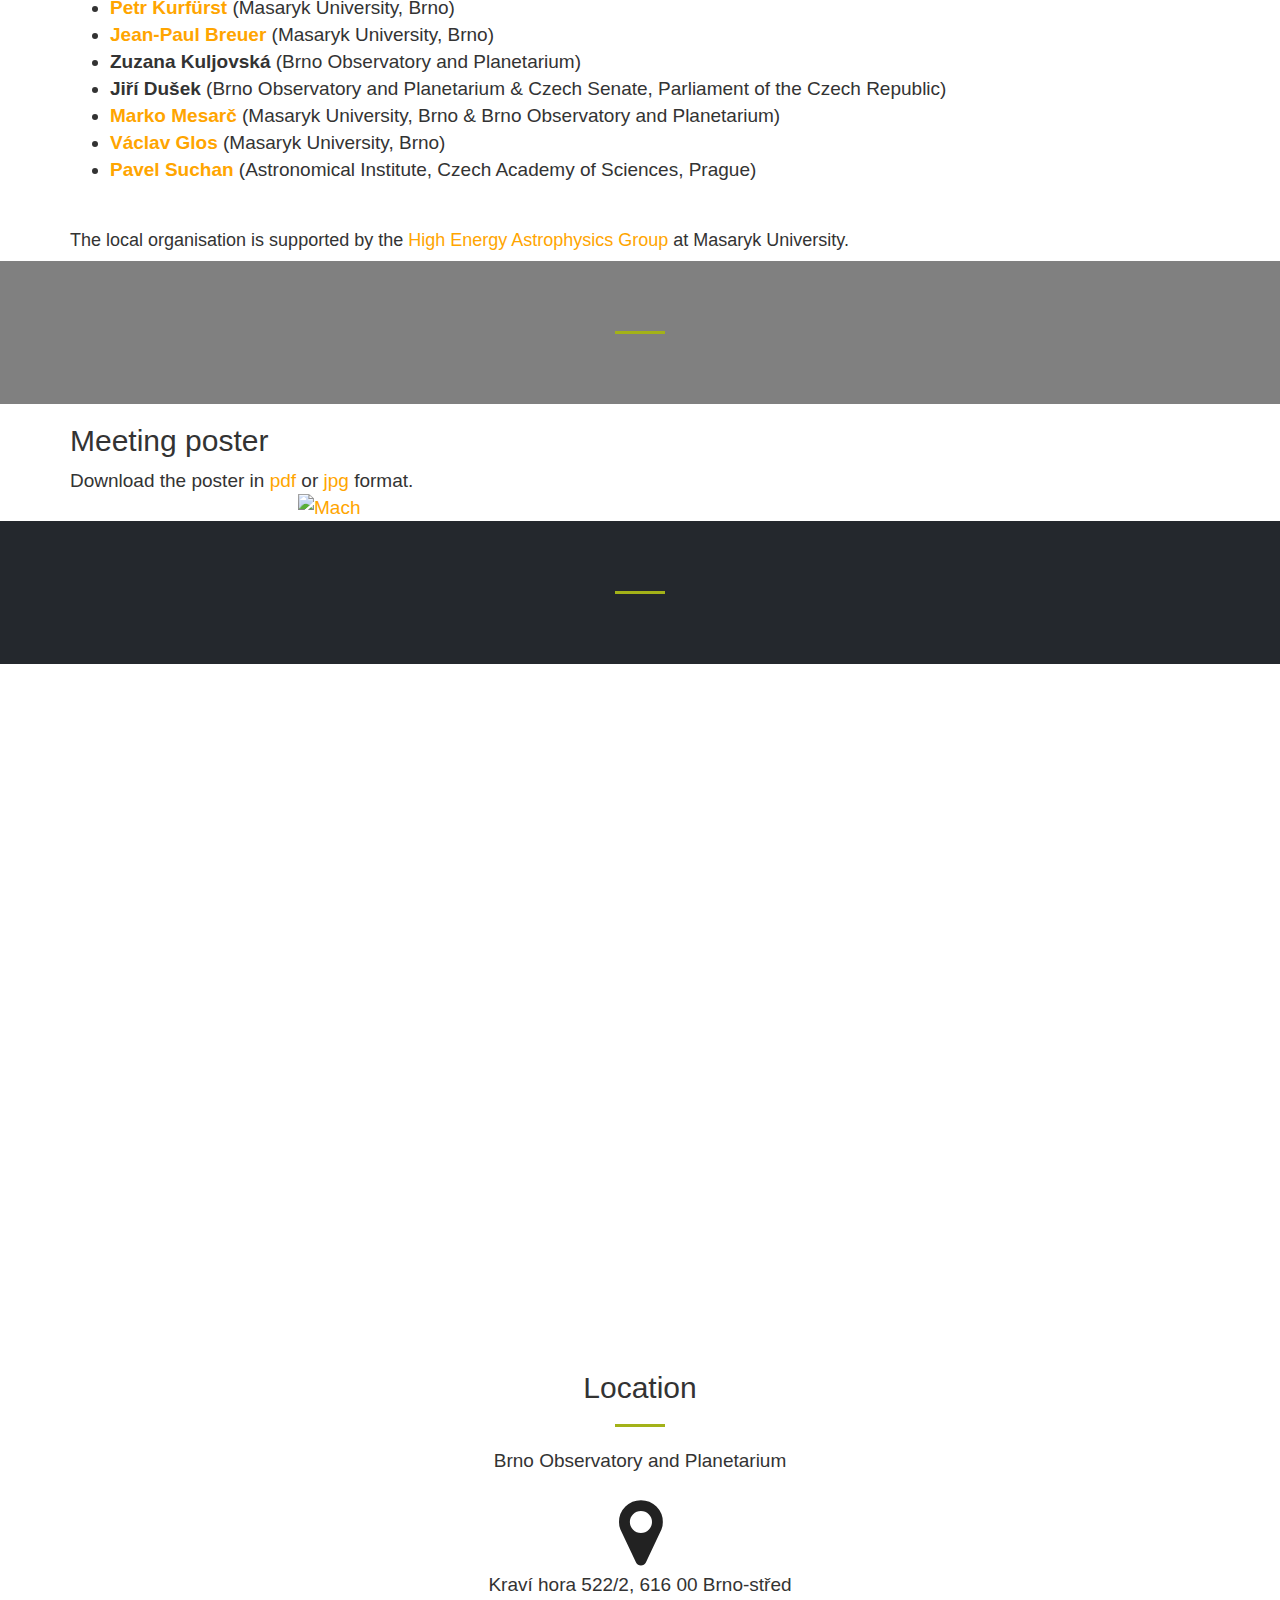
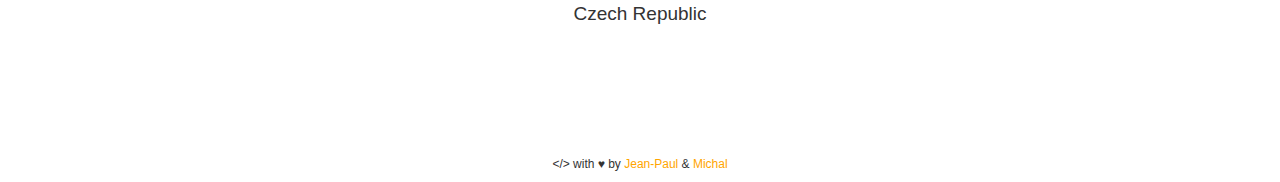
==== commit 7d012d5a: "name change" ====
--- a/index.html
+++ b/index.html
@@ -271,7 +271,7 @@
                          <li>9:40-10:00 <b>Anna Wójtowicz</b>, <font color="blue"><a href="presentations/Wojtowicz_CPB_2022.pdf">Radio Loudness of Early-type Galaxies at Low and Very Low Radio Luminosity Range (pdf)</a></font></li>
                          <li>10:00-10:30 <b><font color="green">Coffee/Tea break</font> </b></li>                        
                            <b><font color="magenta"> AGN Feedback & Galaxy Cluster Session II. (Chair: Agnieszka Janiuk)</font></b> 
-                         <li>10:30-10:50 <b>Carter Rhea</b>, <font color="blue">A New Paradigm in X-ray Spectral Analysis</font></li>
+                         <li>10:30-10:50 <b>Carter Rhea</b>, <font color="blue"><a href="presentations/xray_spectral_analysis_rhea.pdf">A New Paradigm in X-ray Spectral Analysis (pdf) </a></font></li>
                          <li>10:50-11:10 <b>Jean Paul Breuer</b>, <font color="blue"><a href="presentations/jp_short_intro_abell_2256__shock_simulations__athena_work.pdf">Exploring the X-ray filamentary structure in Frontier Fields Cluster MACSJ0717.5+3745 (pdf) </a></font></li>
                          <li>11:10-11:30 <b>Dan Hu</b>, <font color="blue"><a href="presentations/danhu_GalaxyclusterwithRadiogalaxies.pdf">The Merger Dynamics of Galaxy Cluster Abell 1775 and The Interplay Between the ICM and Two-tailed Radio Galaxies (pdf)</a></font></li>
                          <li>11:30-11:50 <b>Orsolya Kovács</b>, <font color="blue"><a href="presentations/orsi_high-redshift-agn-presentation.pdf">High-redshift AGN through gravitational lensing (pdf)</a></font></li>
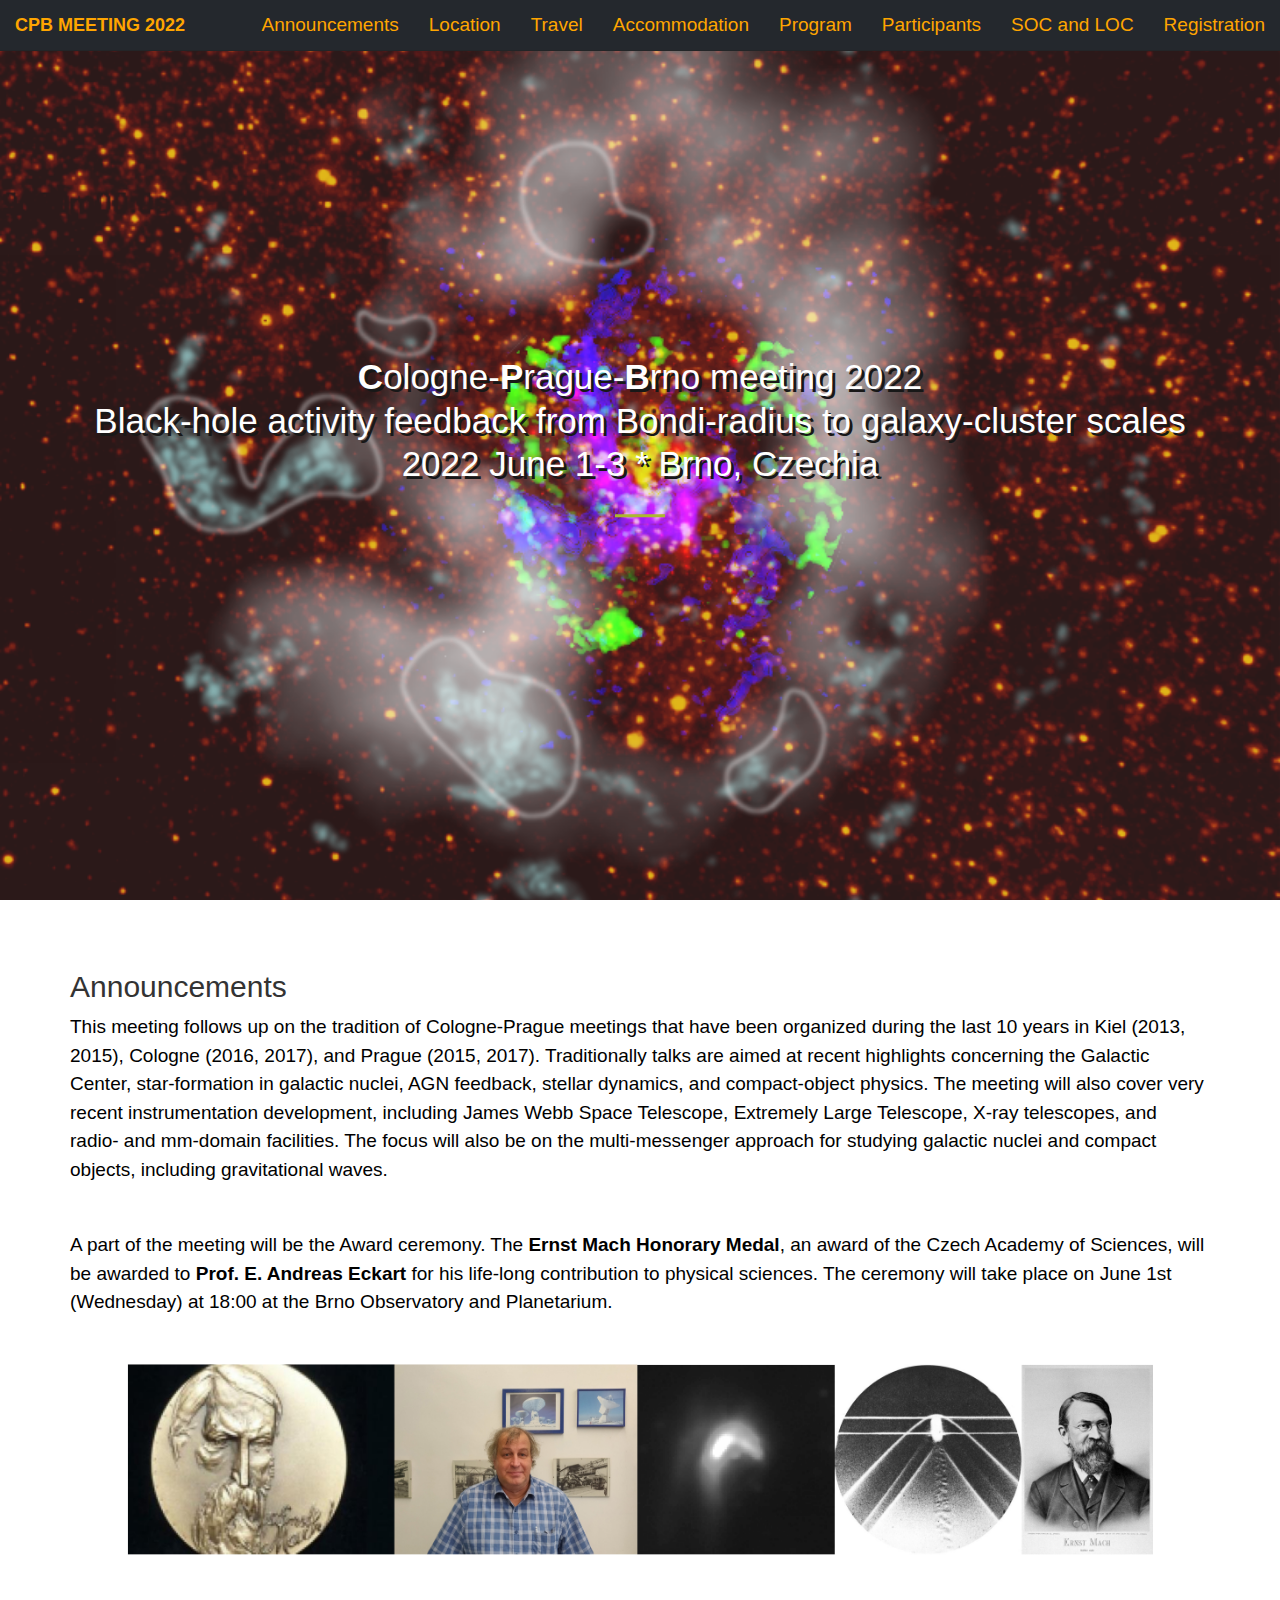
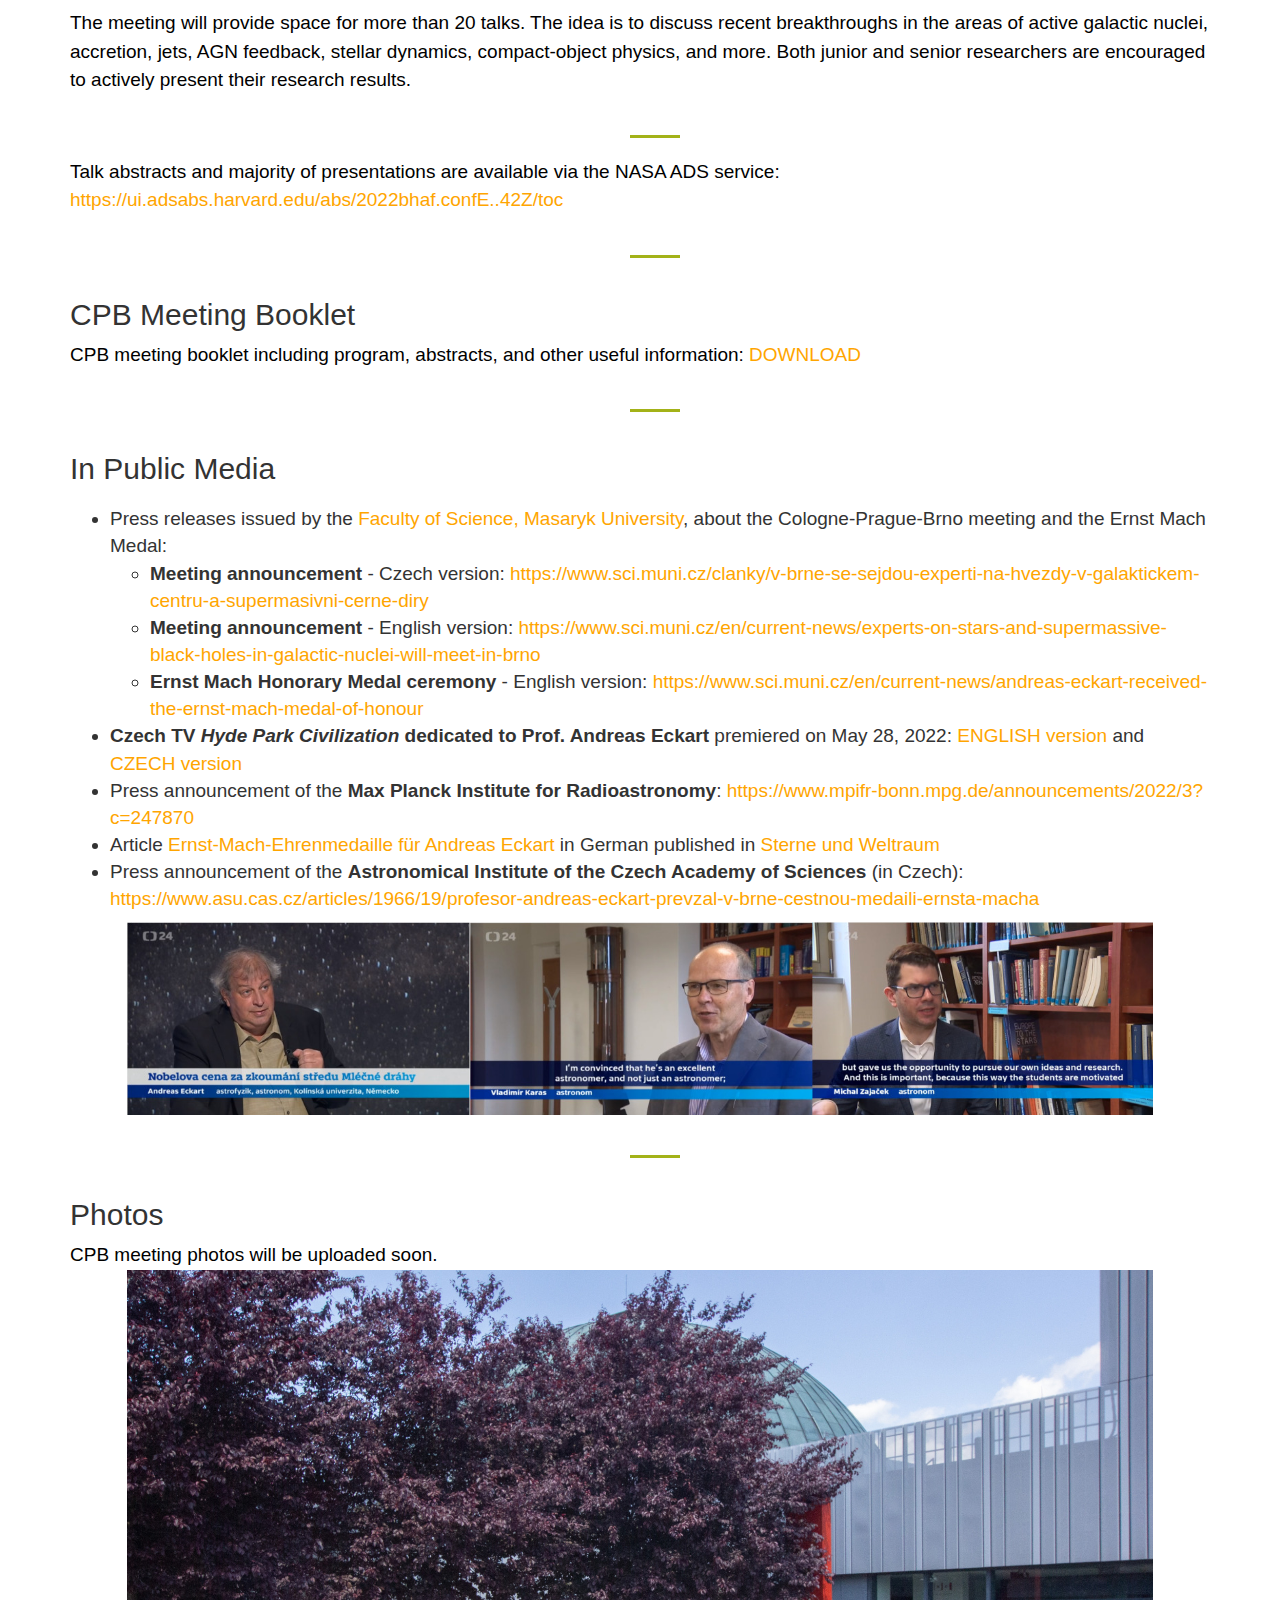
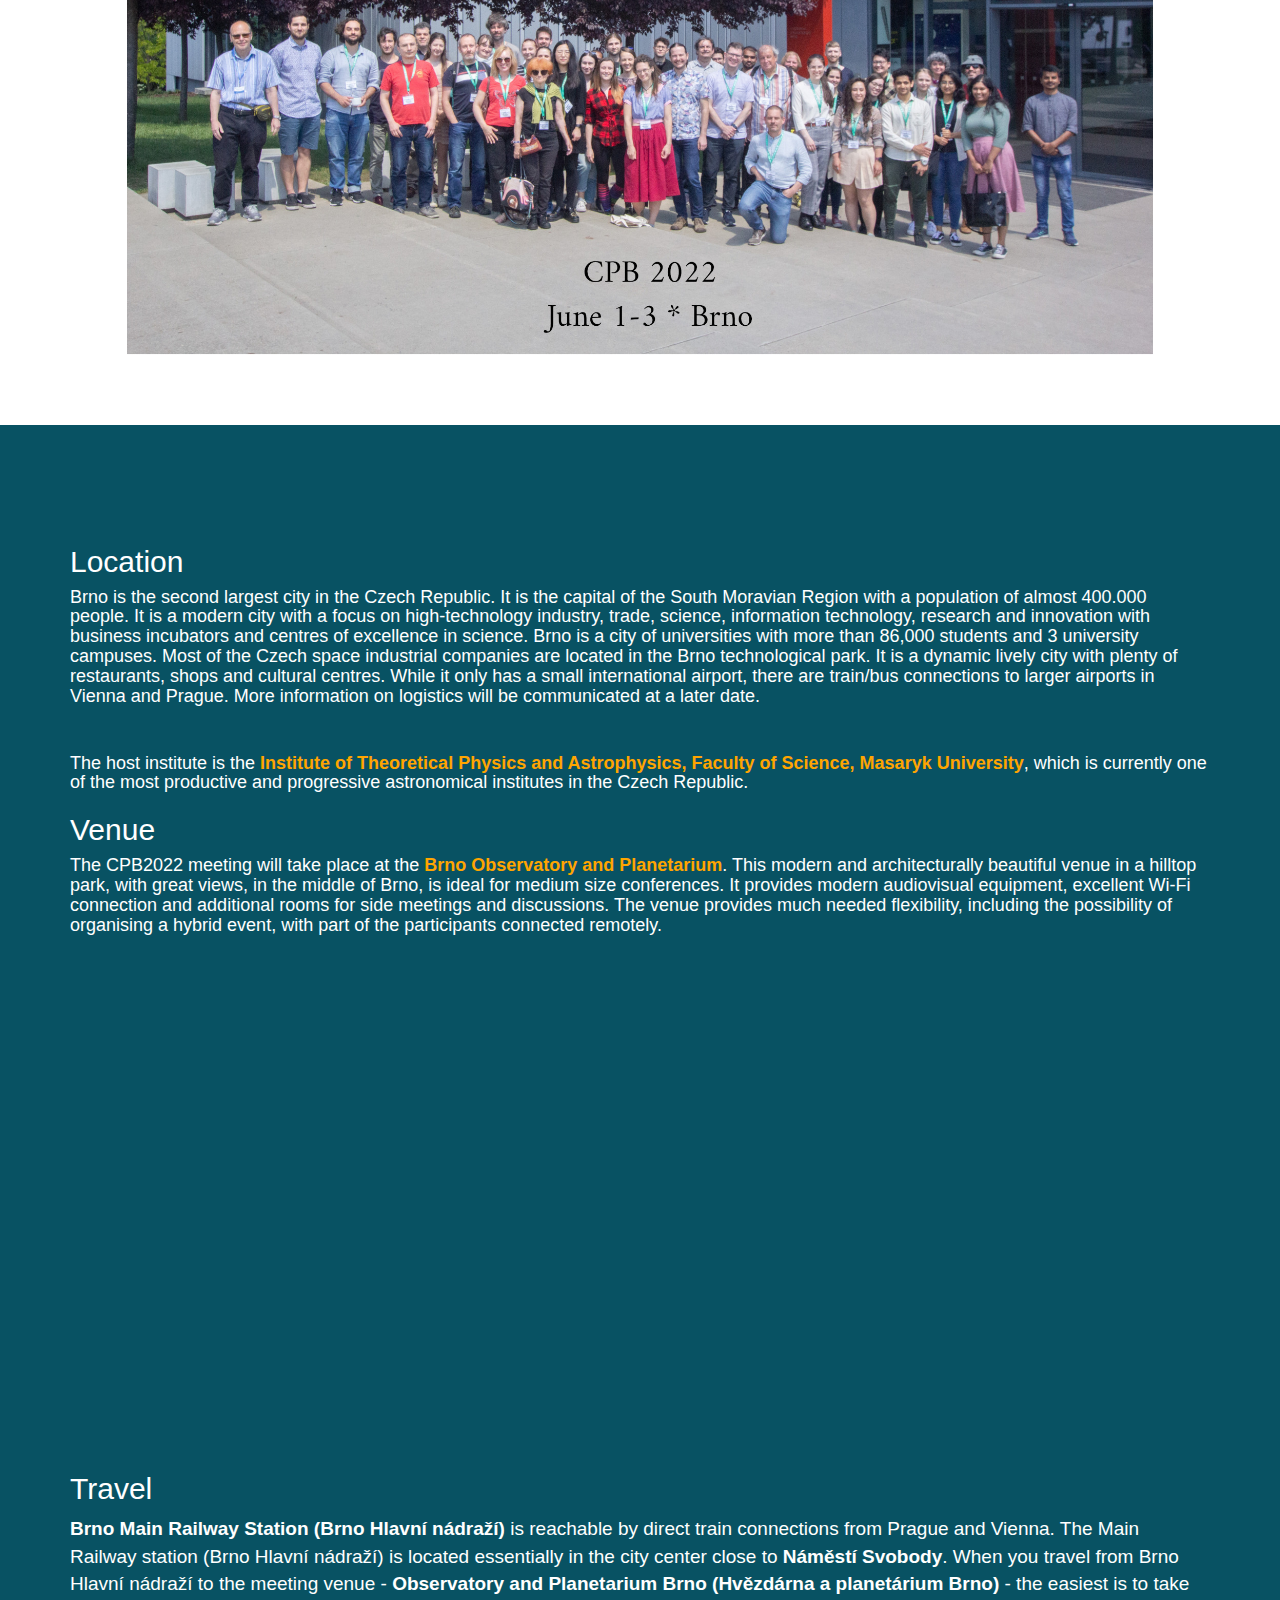
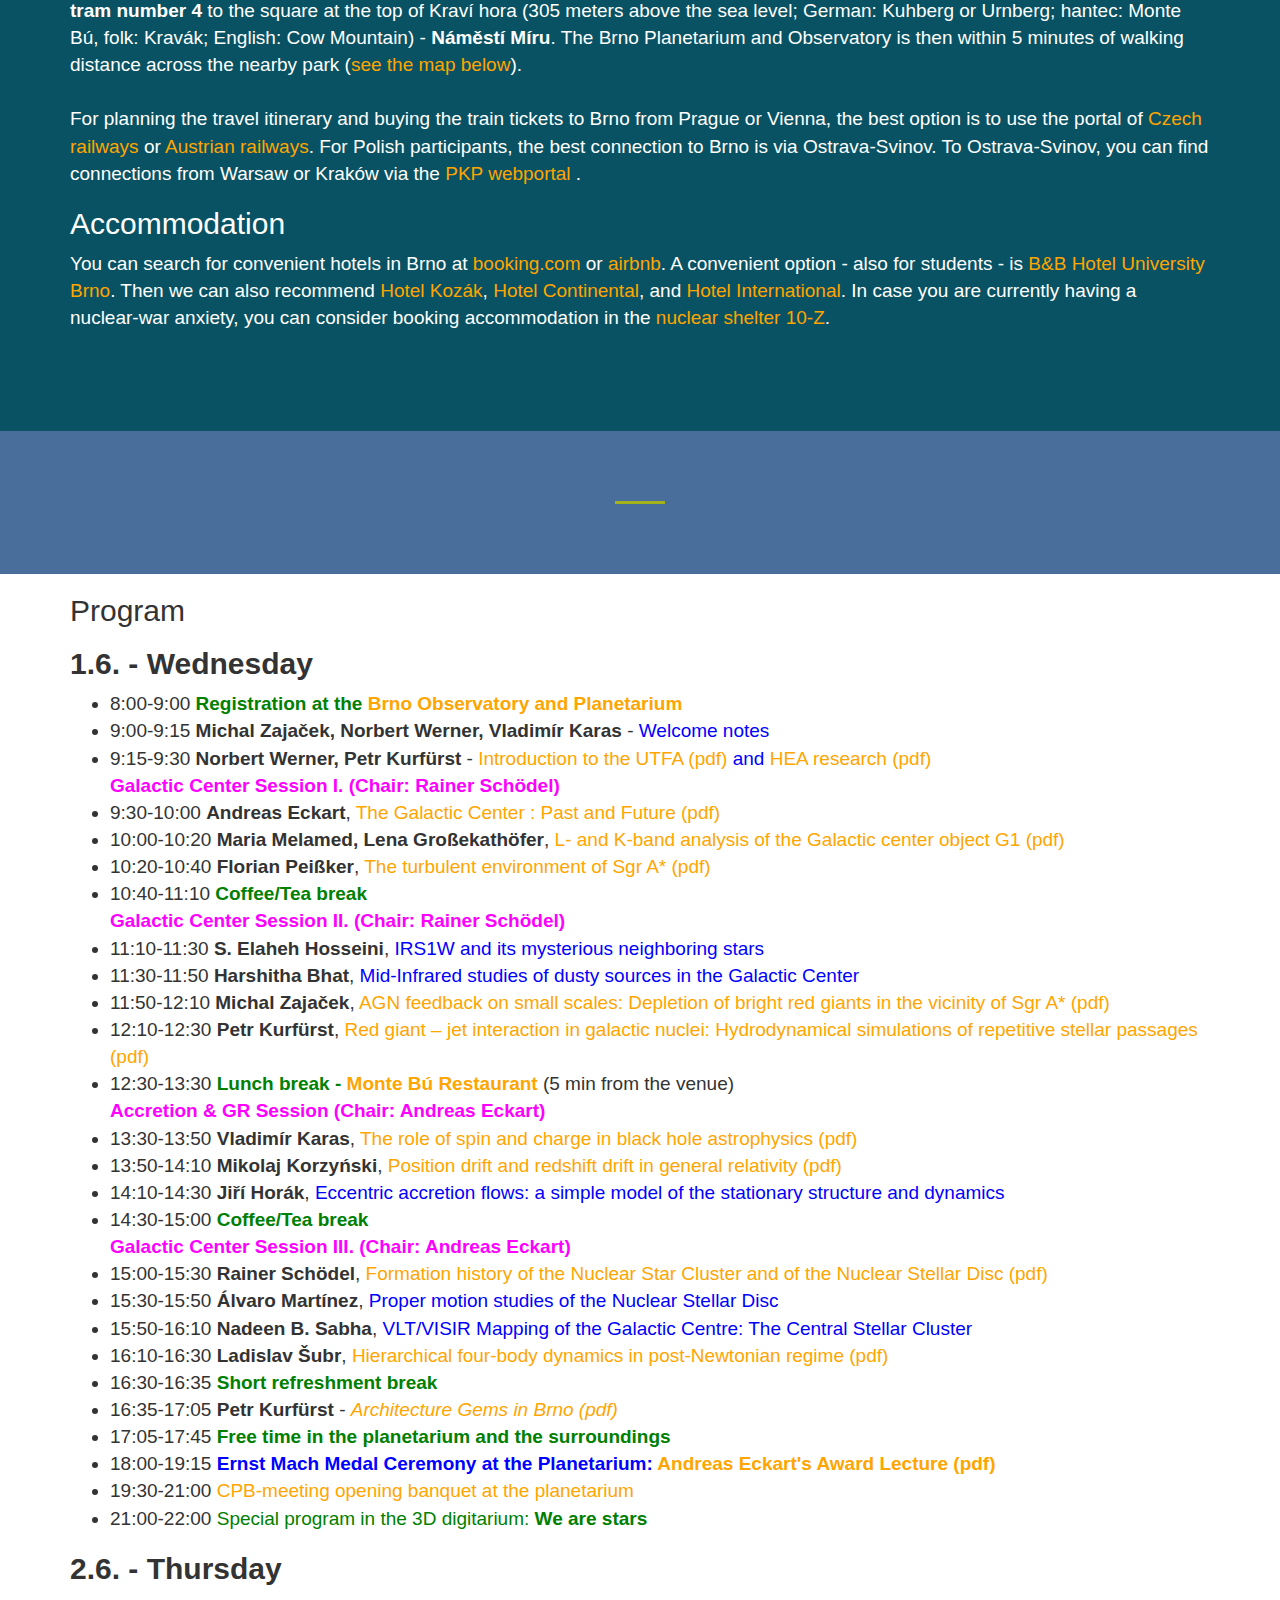
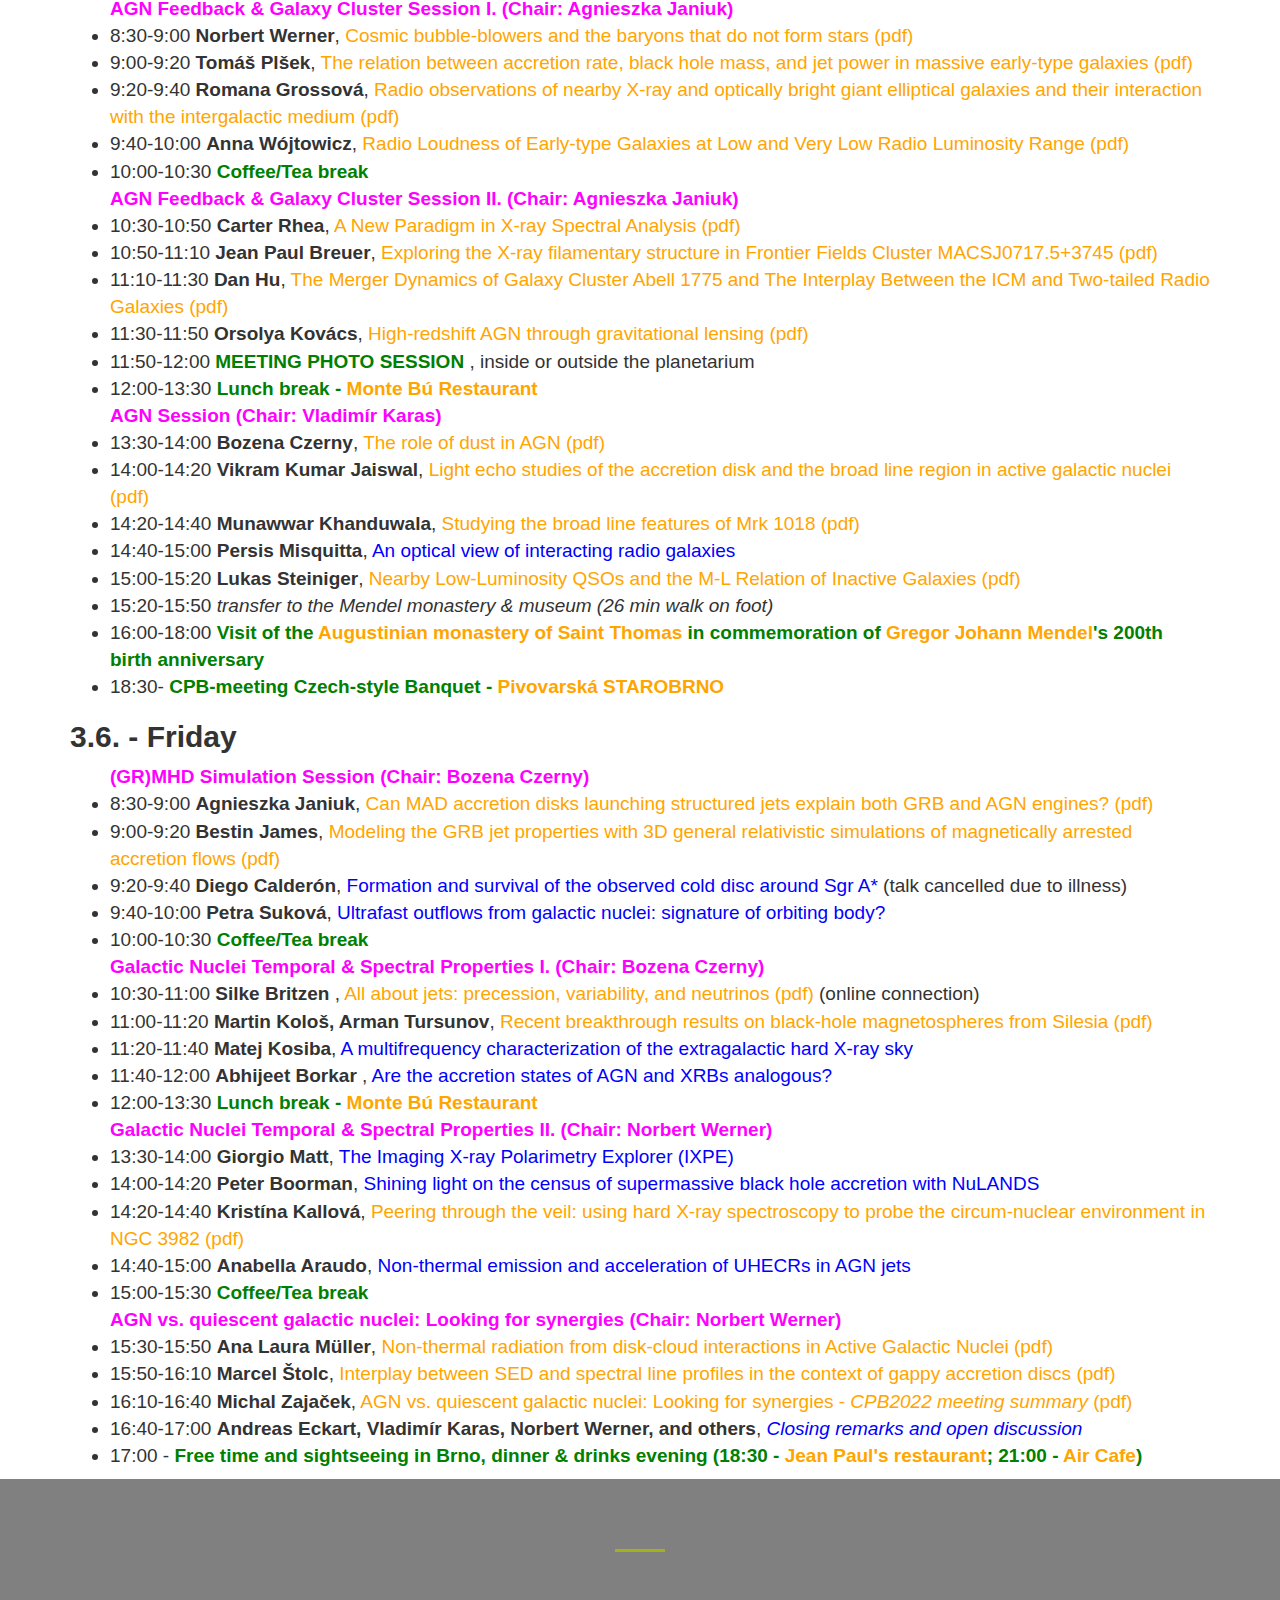
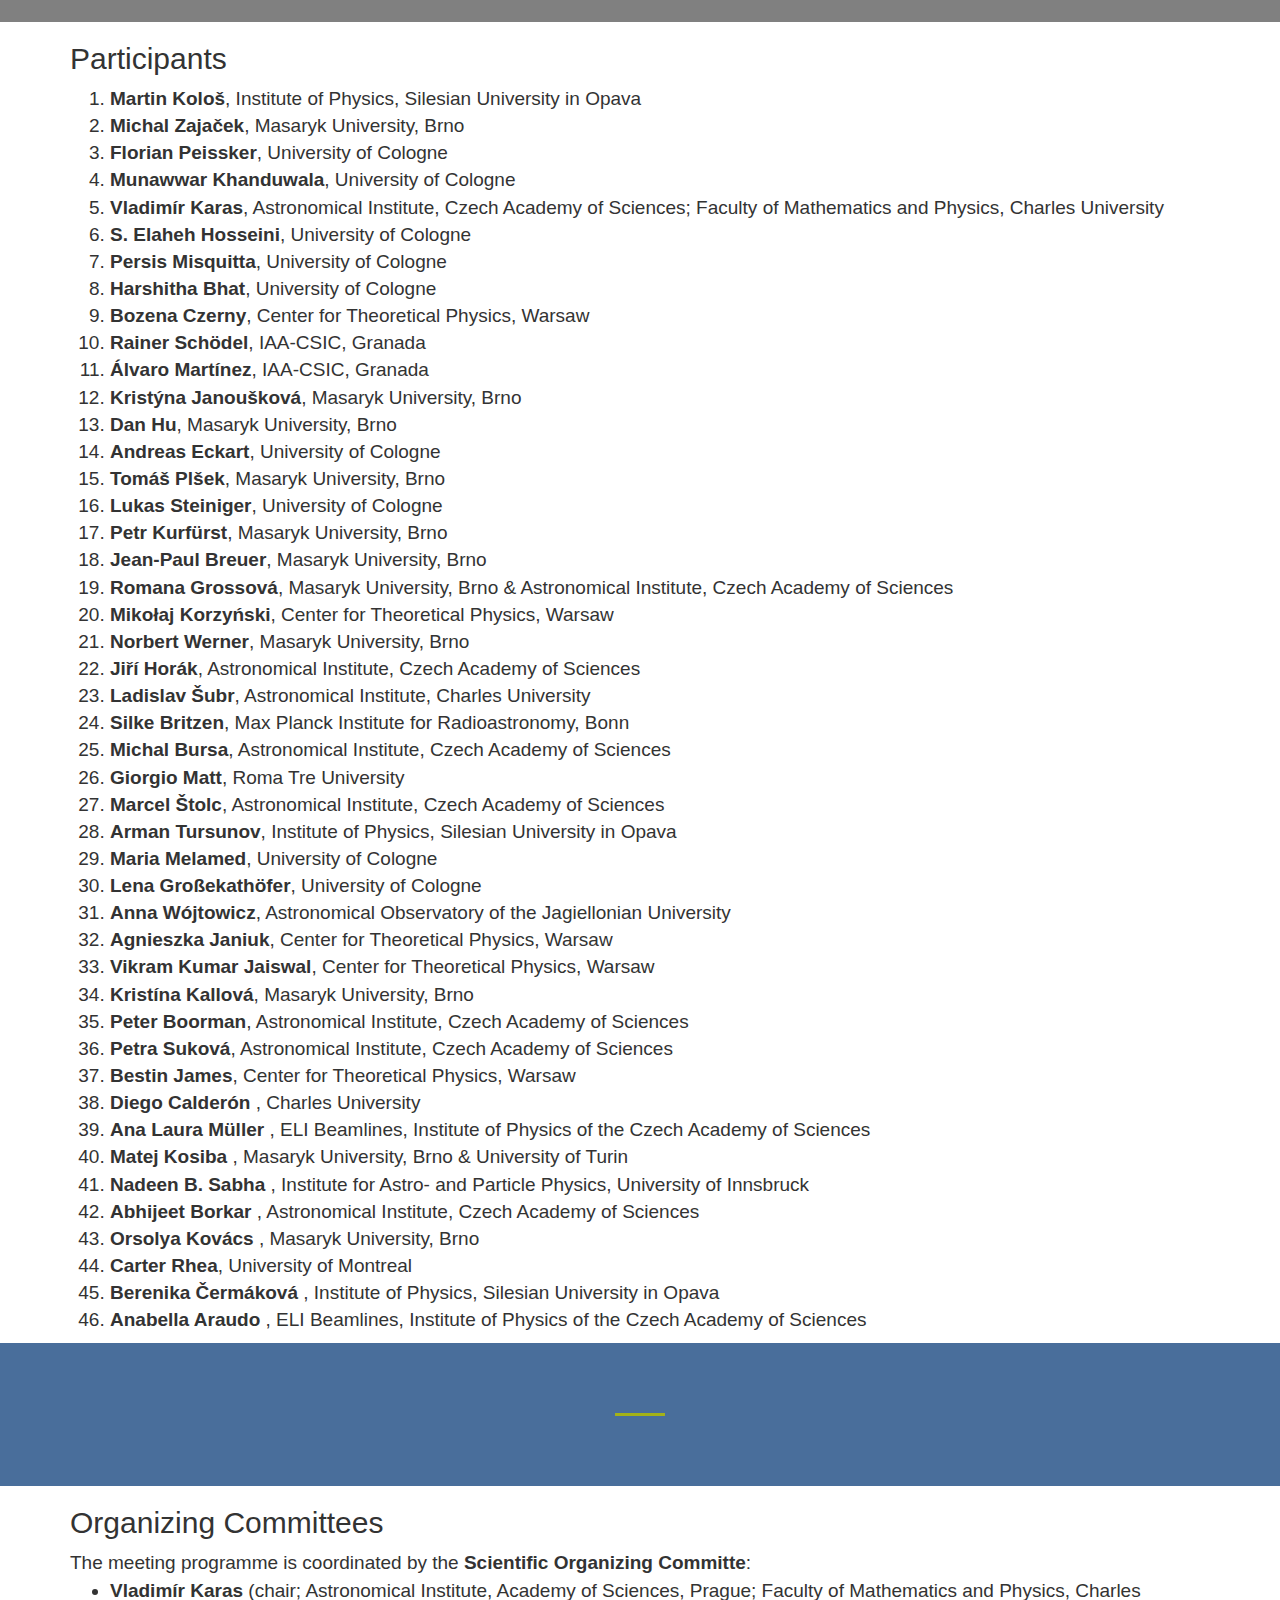
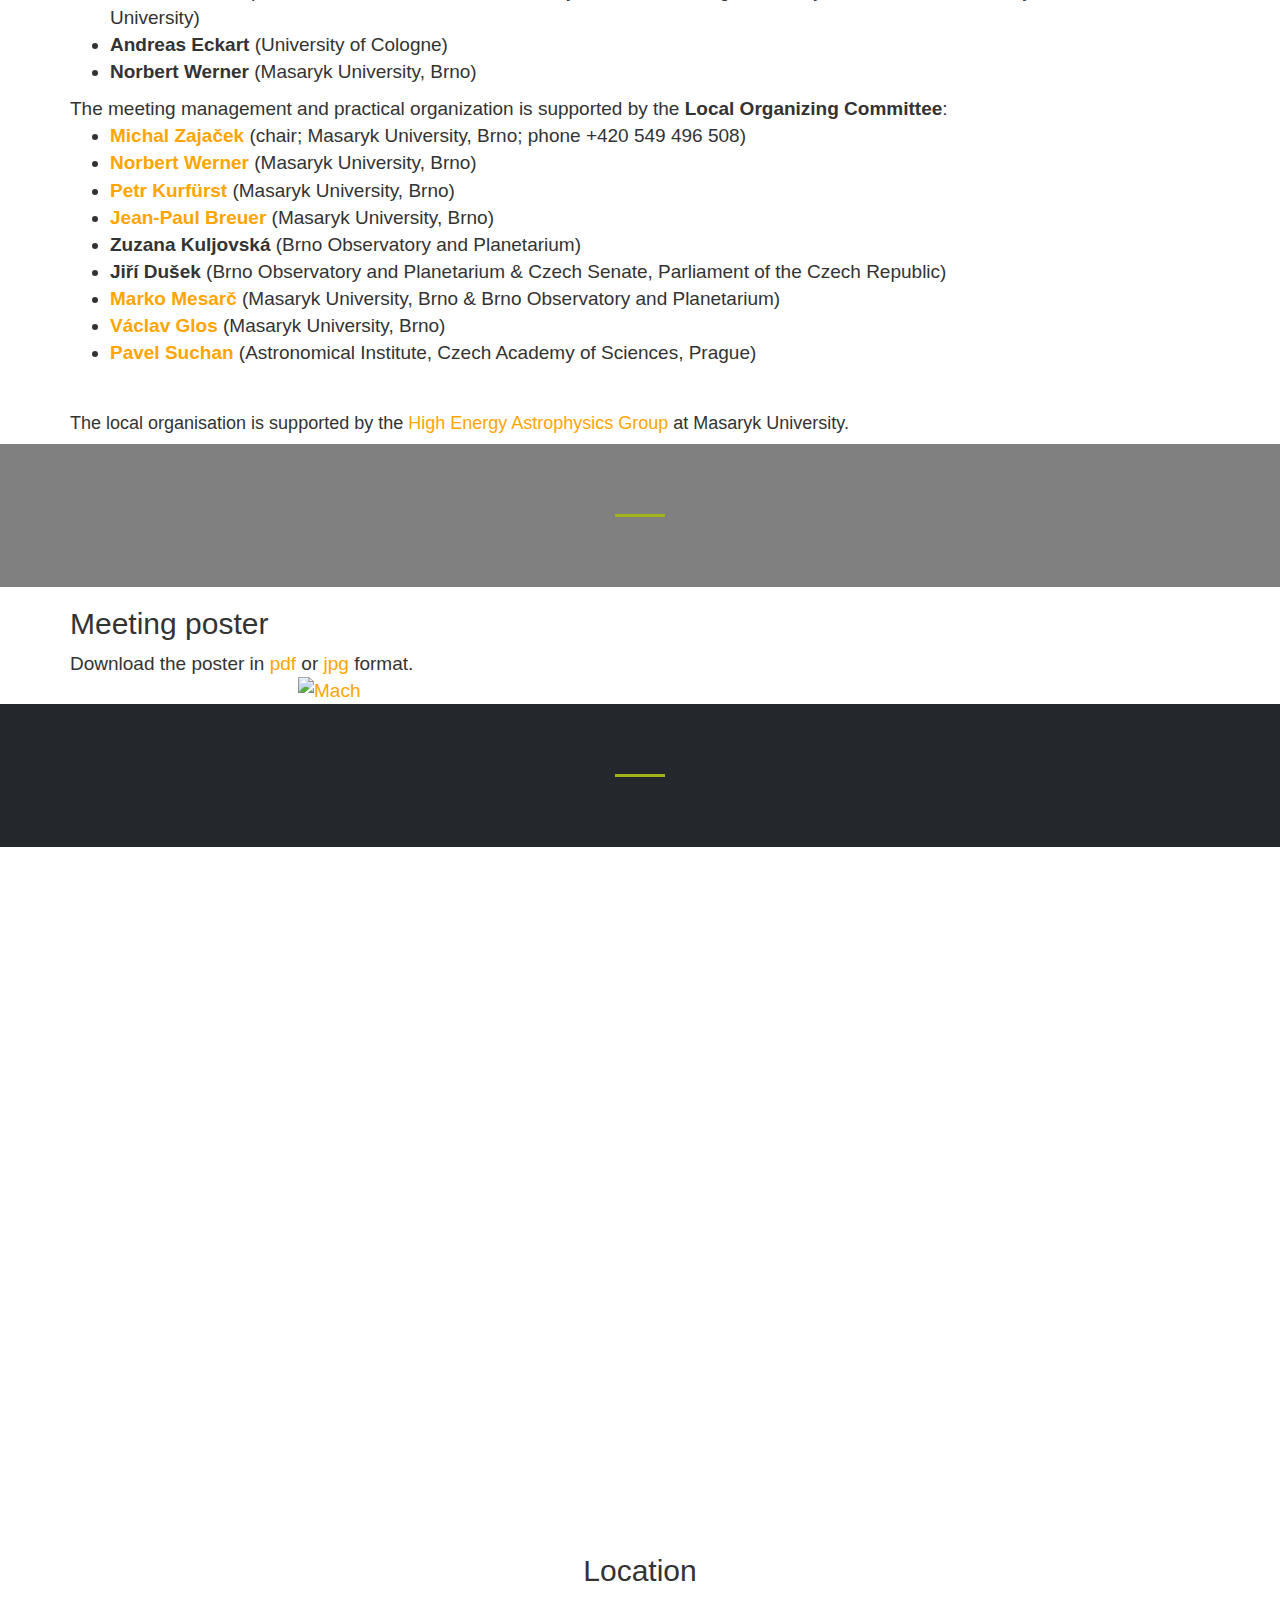
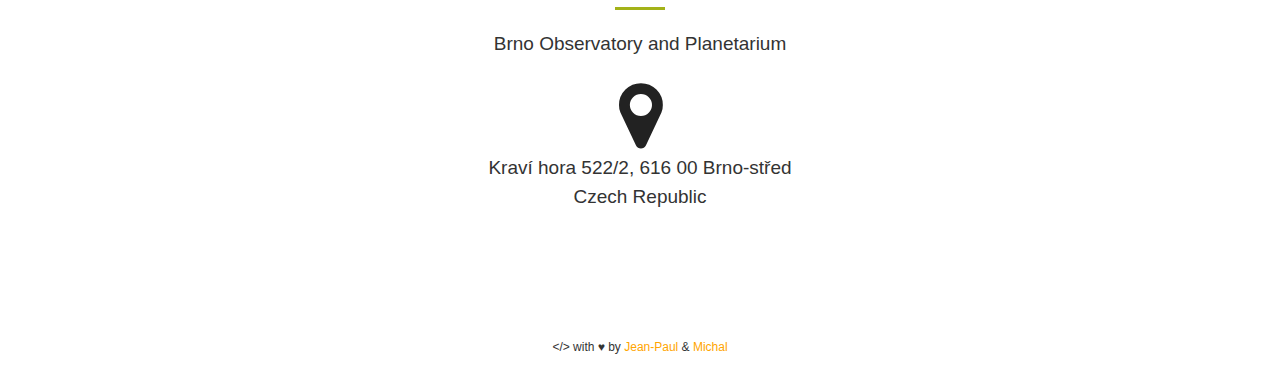
==== commit 60966cd5: "NASA ADS added" ====
--- a/index.html
+++ b/index.html
@@ -135,7 +135,12 @@
                 
 
                 <p style="color: black;">The meeting will provide space for more than 20 talks. The idea is to discuss recent breakthroughs in the areas of active galactic nuclei, accretion, jets, AGN feedback, stellar dynamics, compact-object physics, and more. Both junior and senior researchers are encouraged to actively present their research results.</p>
-
+                  <div class="container text-center">
+                    <hr>
+                </div>
+                 <p style="color: black;">
+               Talk abstracts and majority of presentations are available via the NASA ADS service: <a href="https://ui.adsabs.harvard.edu/abs/2022bhaf.confE..42Z/toc">https://ui.adsabs.harvard.edu/abs/2022bhaf.confE..42Z/toc</a>      
+                </p> 
                 <div class="container text-center">
                     <hr>
                 </div>
@@ -143,6 +148,9 @@
                 <p style="color: black;">
                CPB meeting booklet including program, abstracts, and other useful information: <a href="CPB_abstract_book_final.pdf">DOWNLOAD</a>      
                 </p> 
+                 <div class="container text-center">
+                    <hr>
+                </div>
                  <h2 class="center blue-text">In Public Media</h2>
                 <p style="color: black;">
                 <ul>
@@ -159,7 +167,7 @@
                </ul>
                  <a href="https://www.ceskatelevize.cz/porady/10441294653-hyde-park-civilizace/9271-english-versions/42666-andreas-eckart/"><img src="images/hydepark_small.jpg" alt="Mach" class="center" style="width:90%;"></a>         
                 </p> 
-                <div class="container text-center">
+                 <div class="container text-center">
                     <hr>
                 </div>
                  <h2 class="center blue-text">Photos</h2>
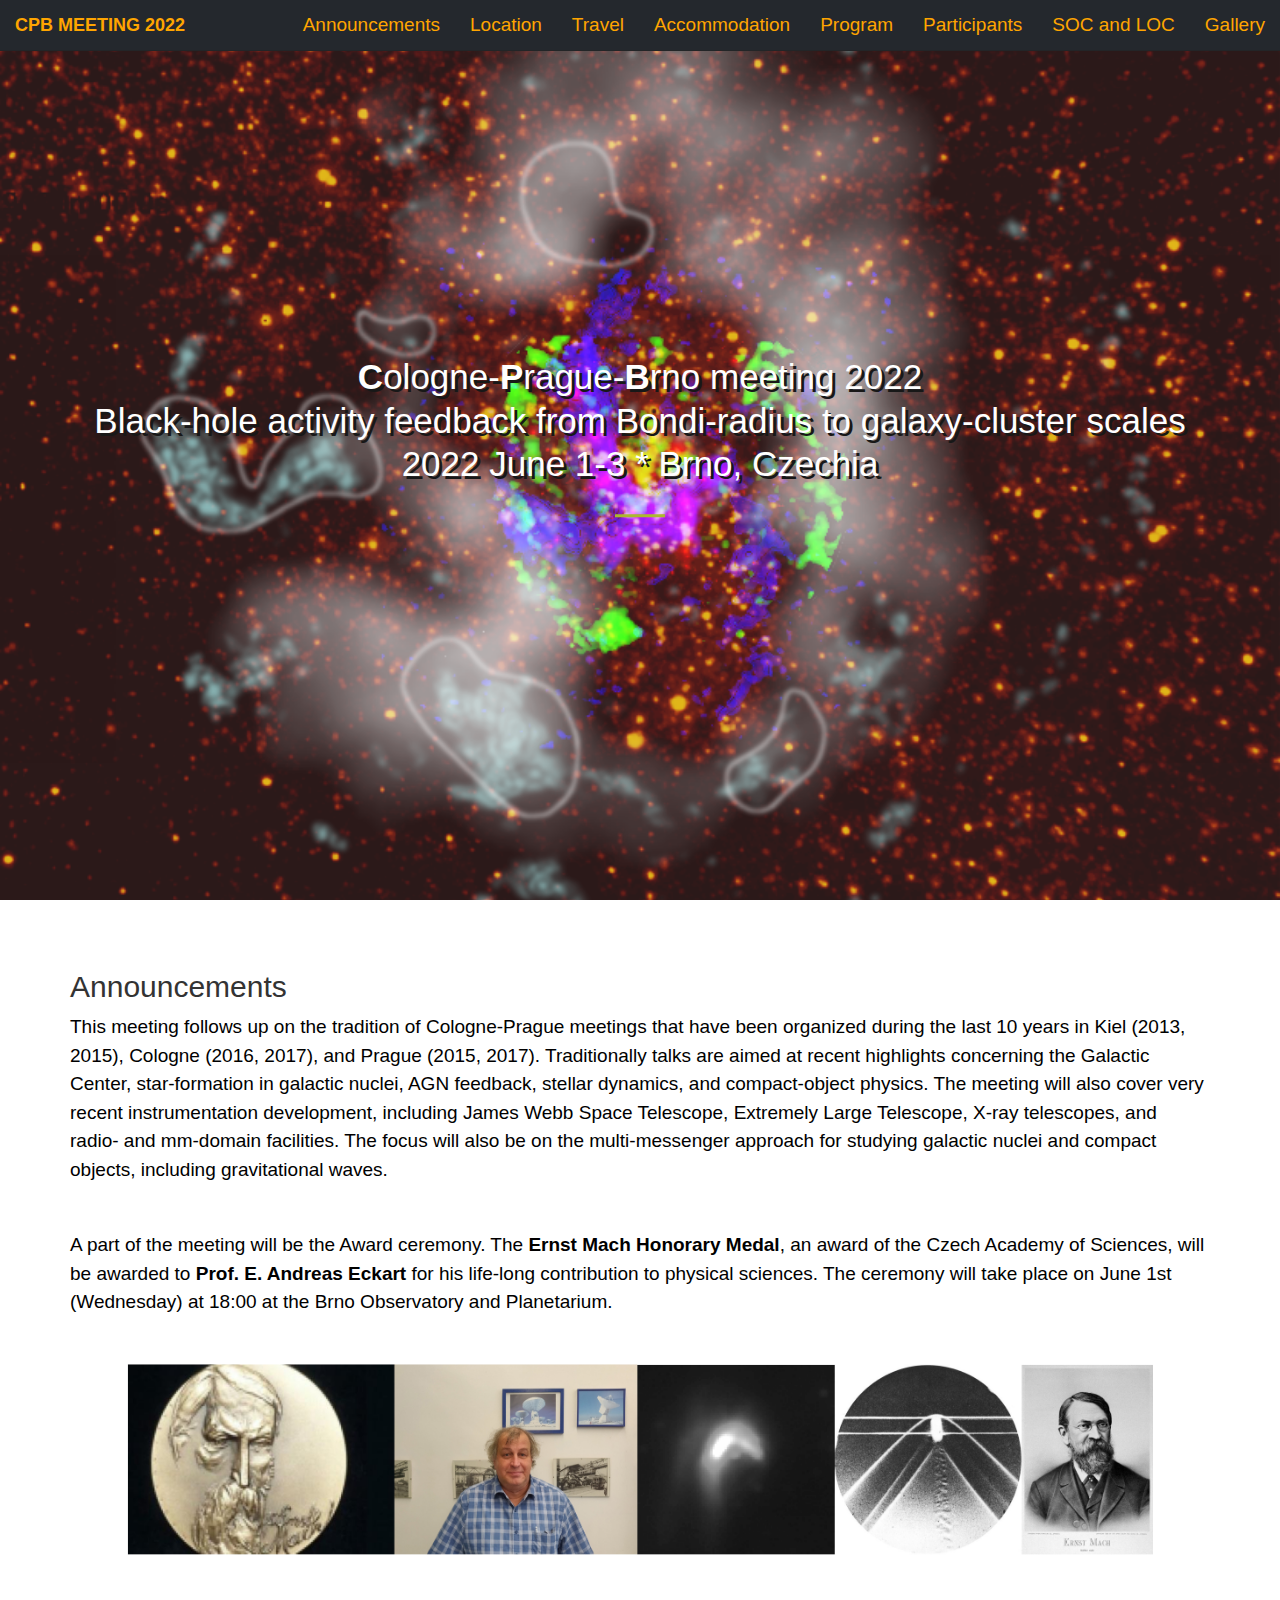
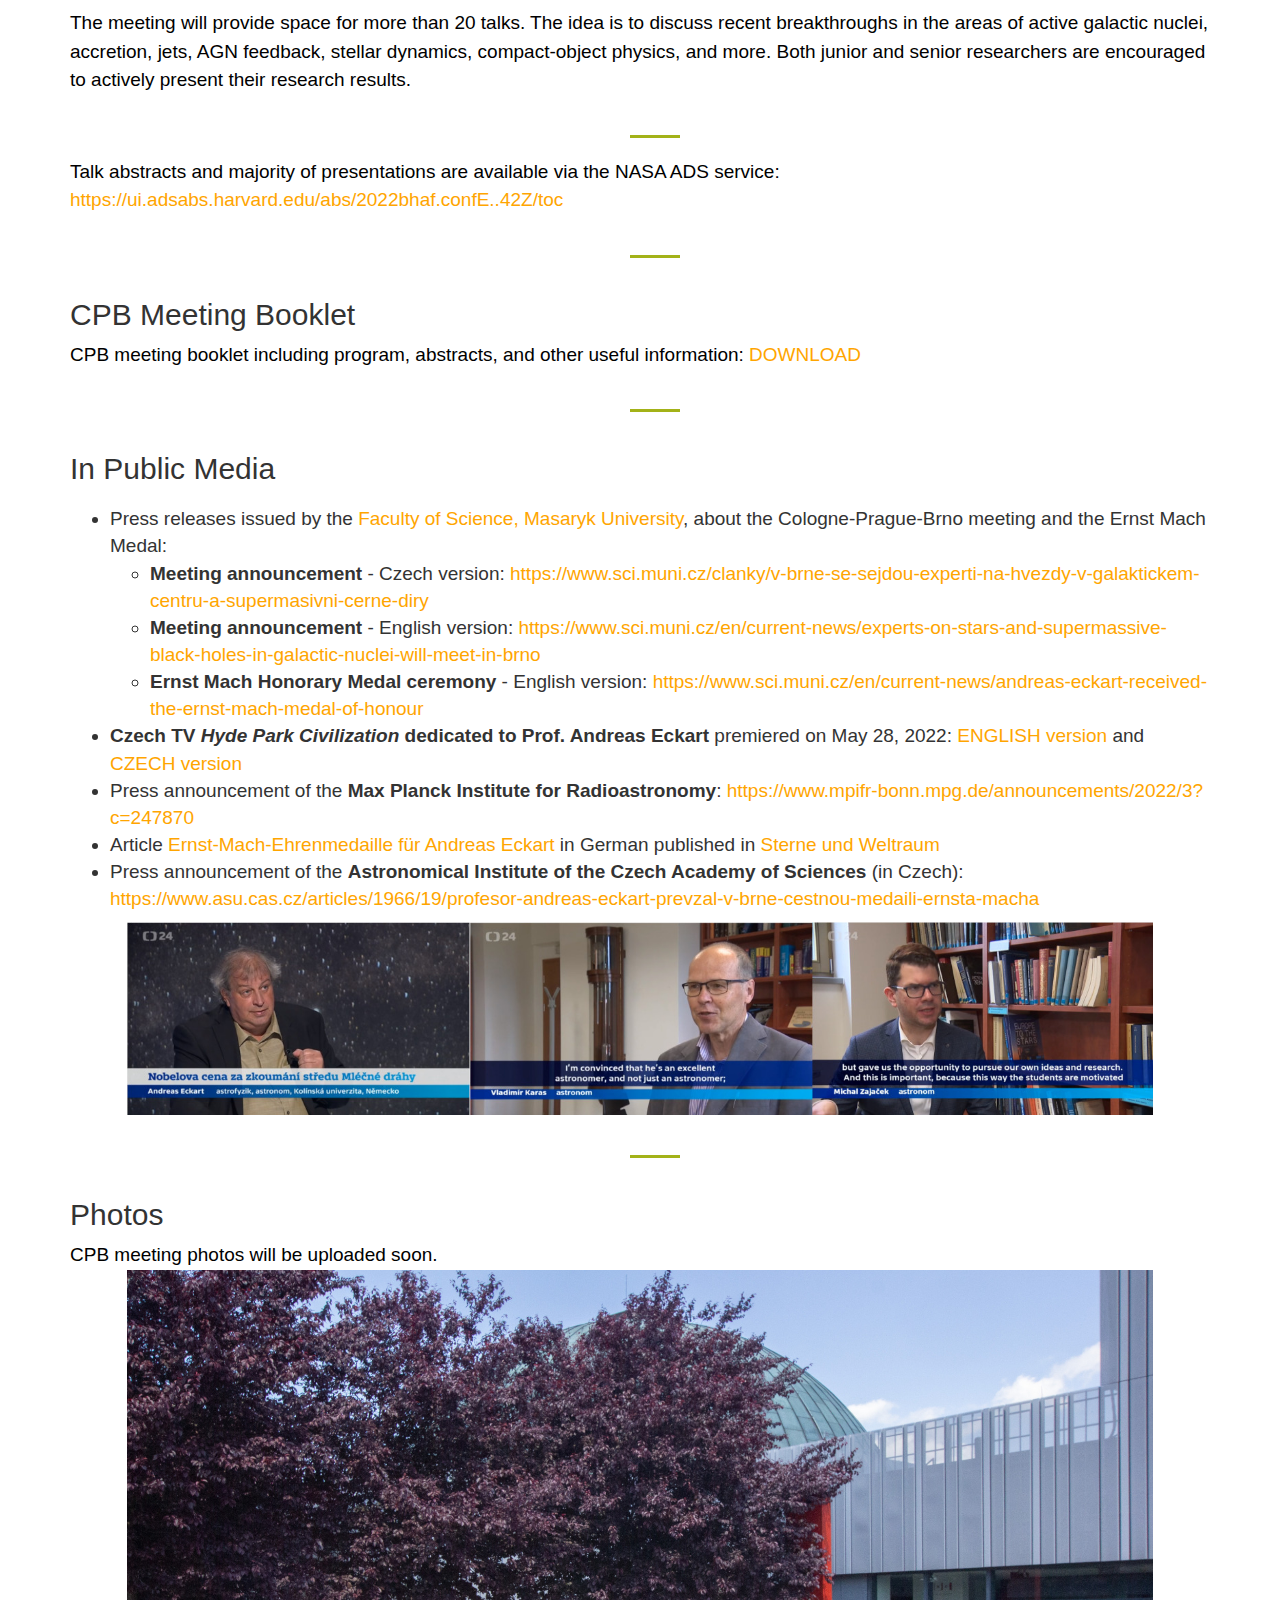
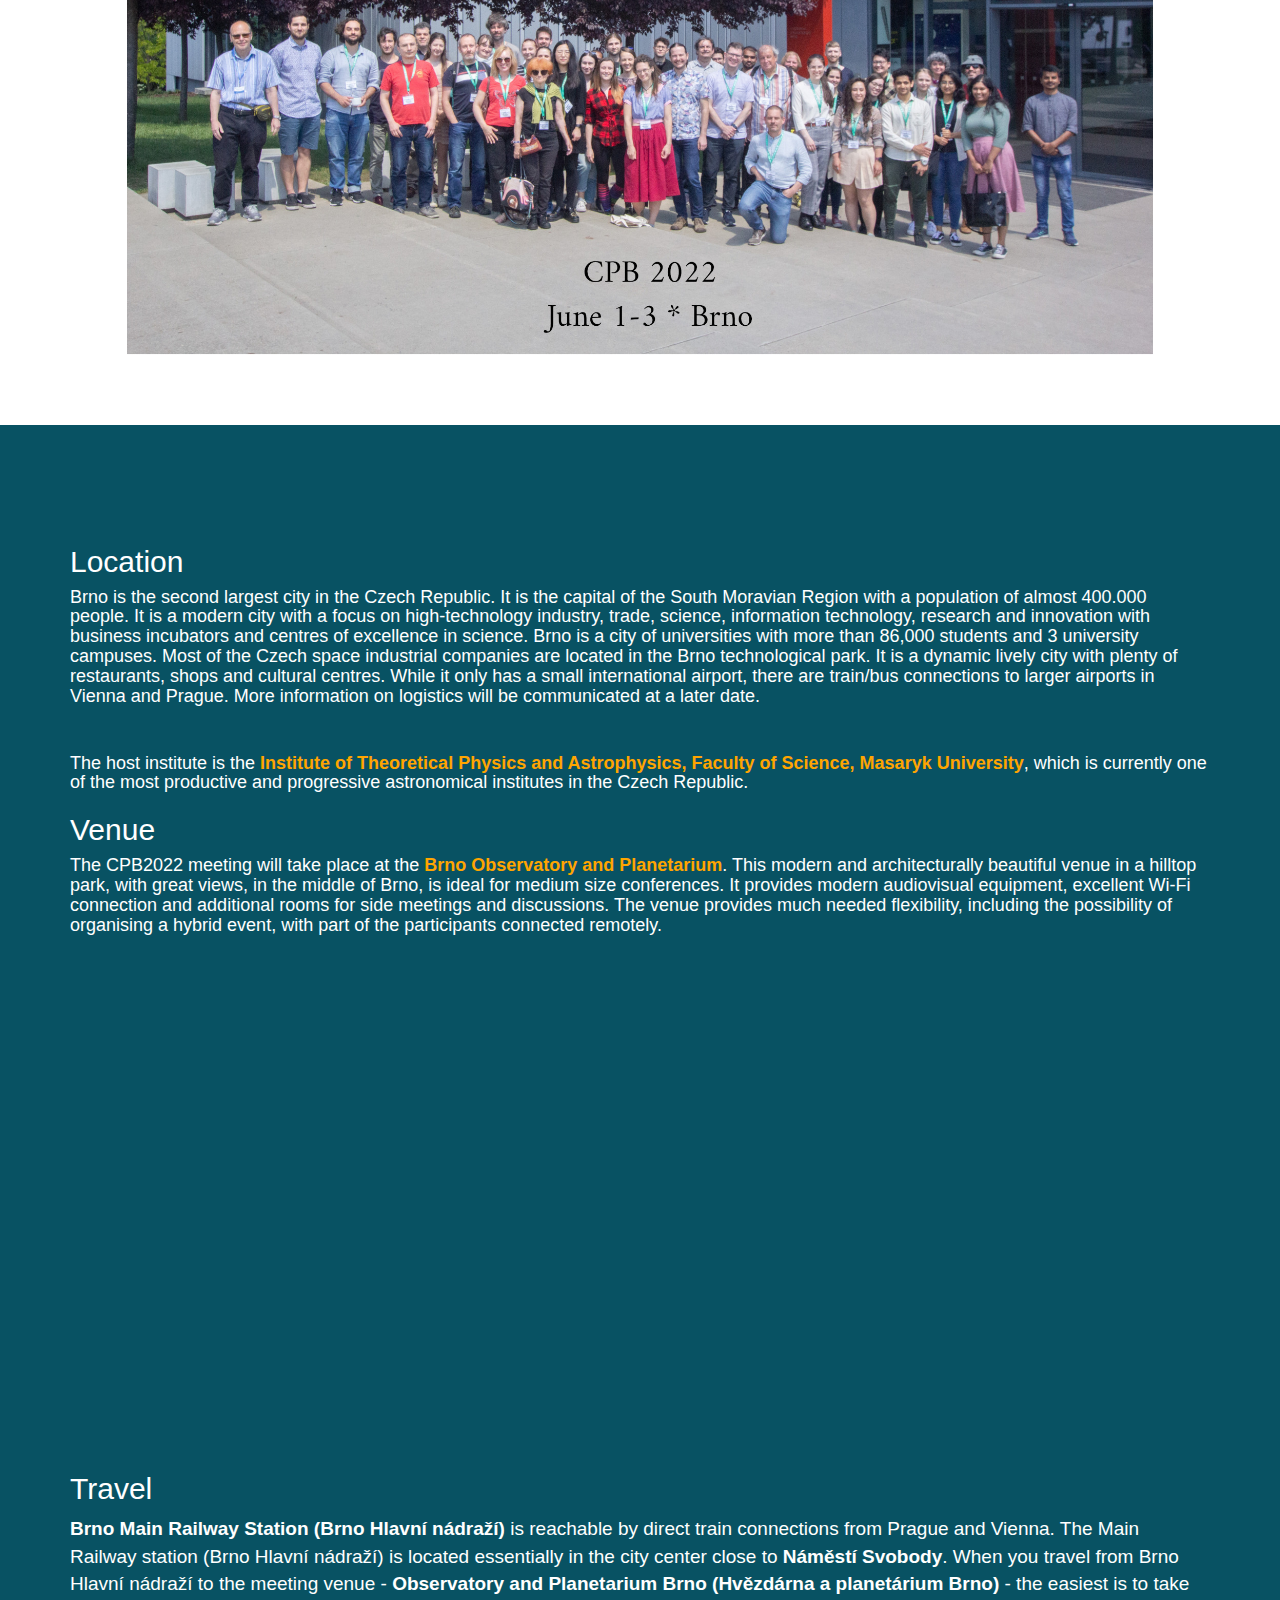
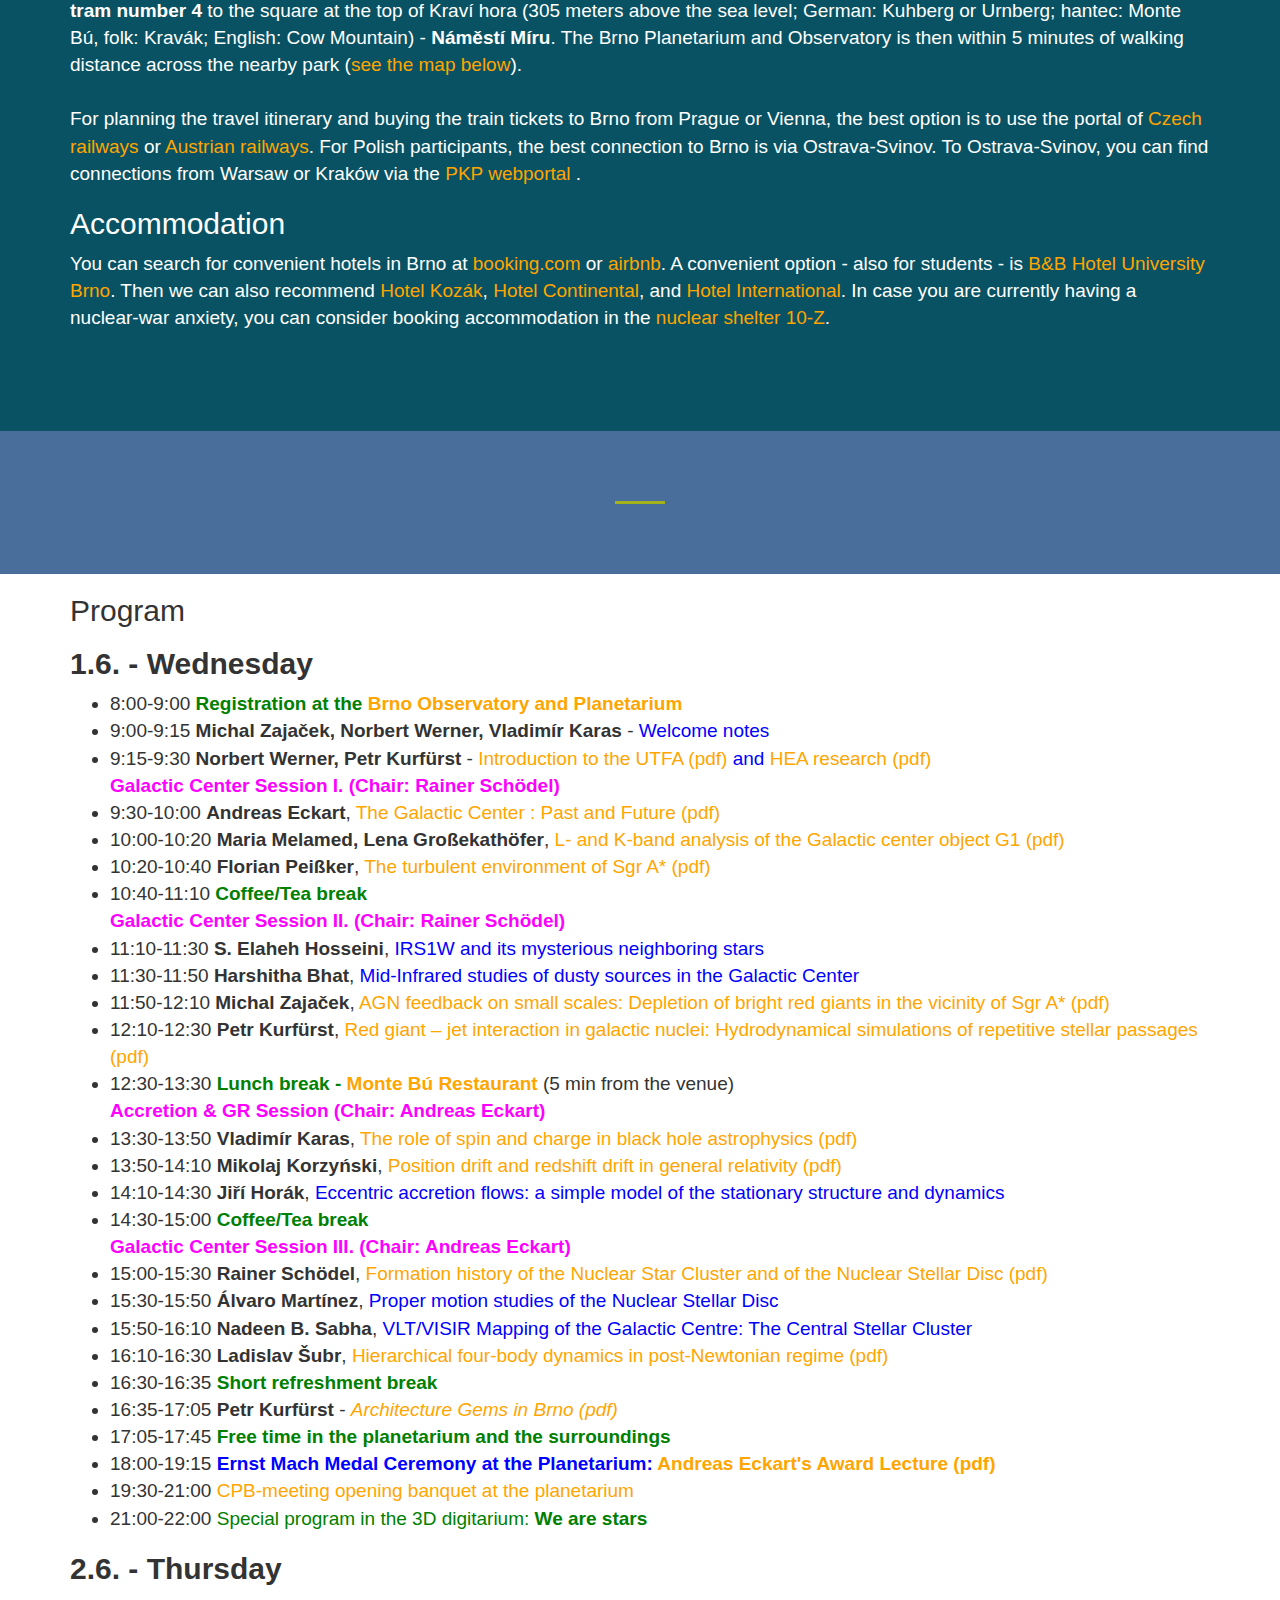
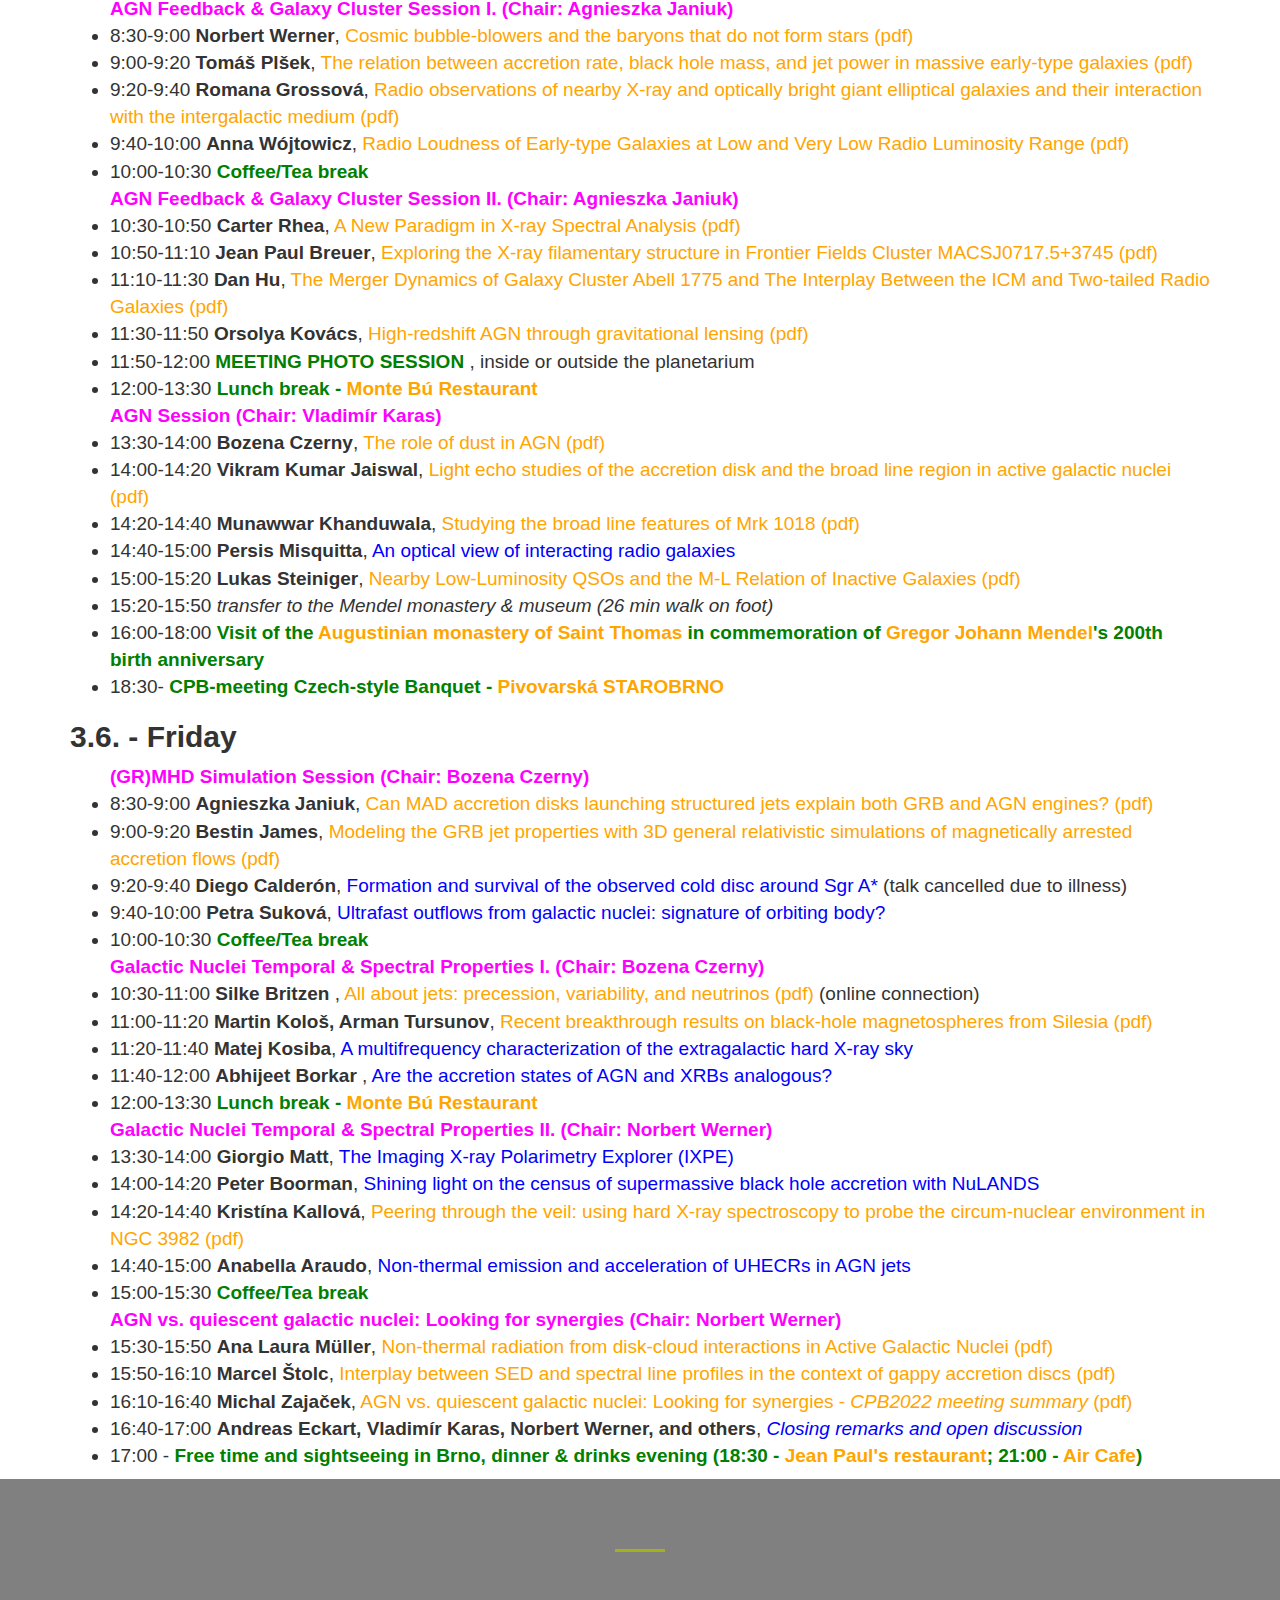
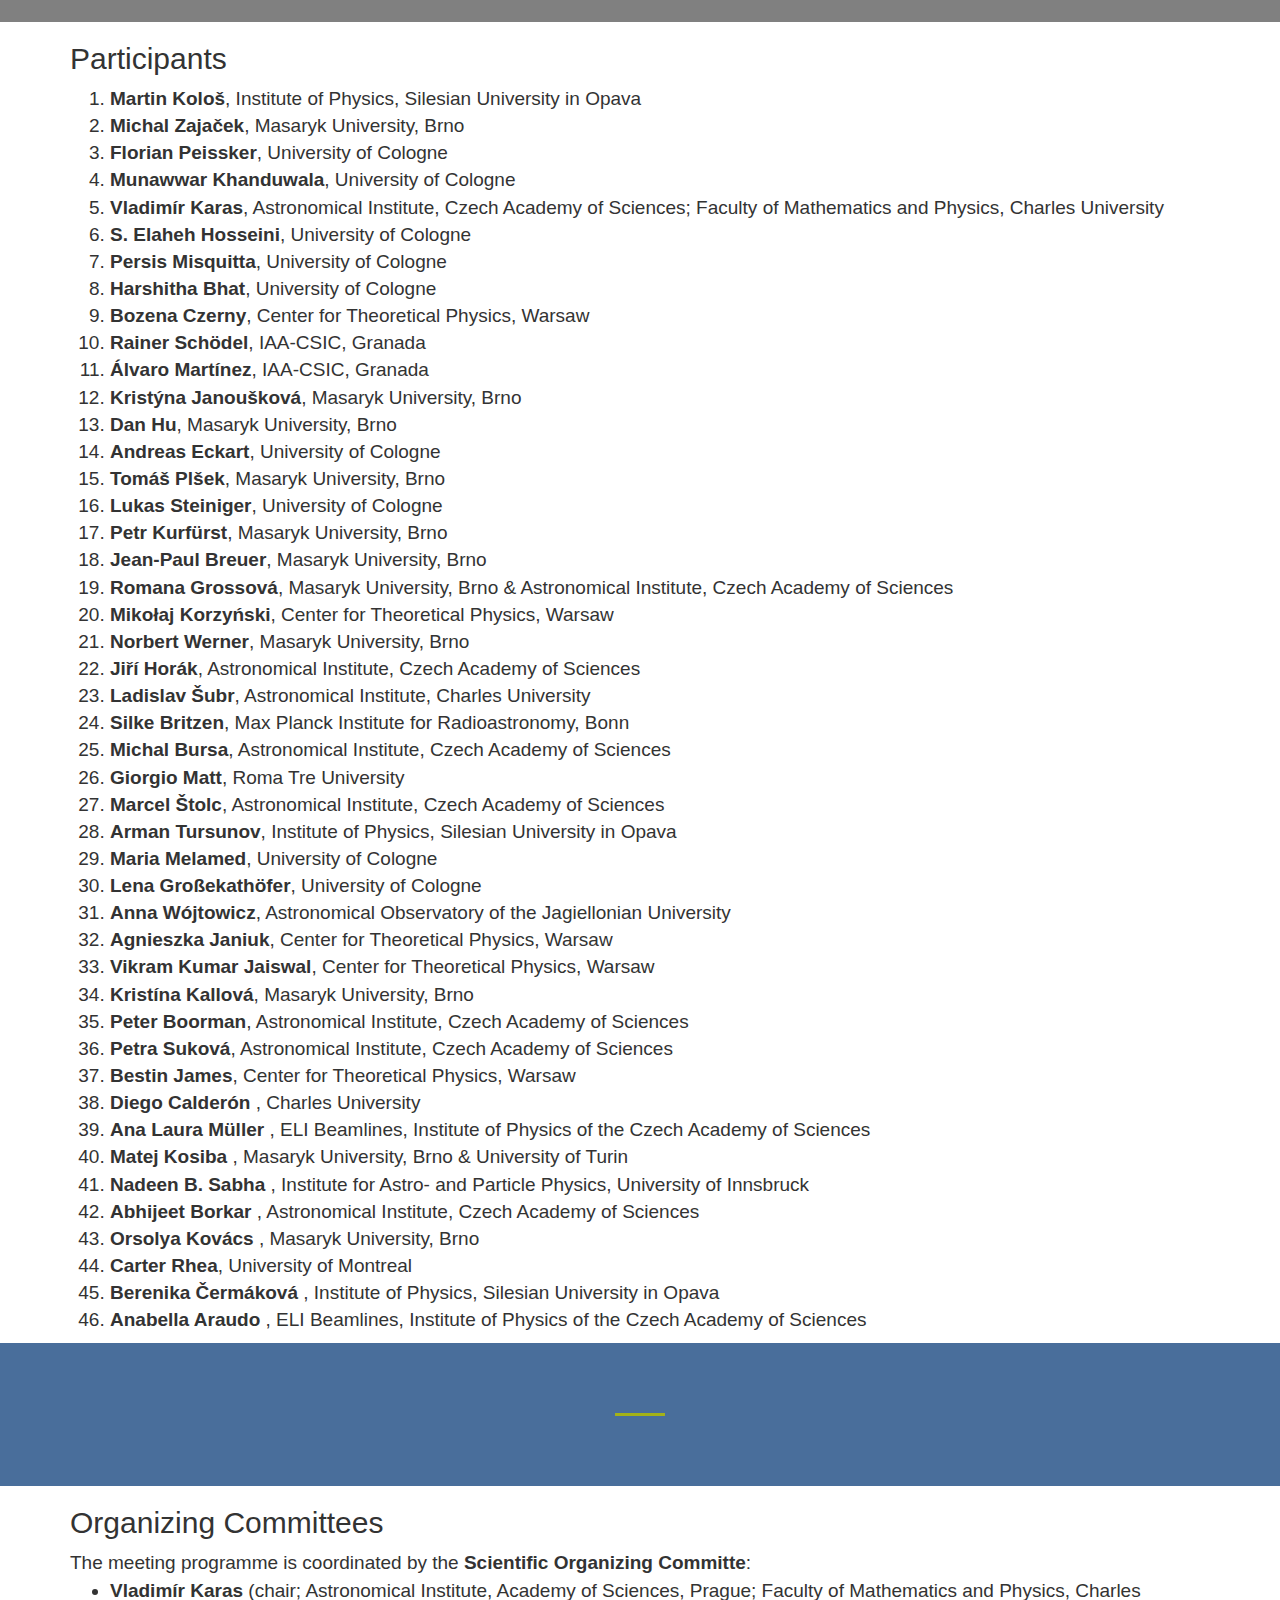
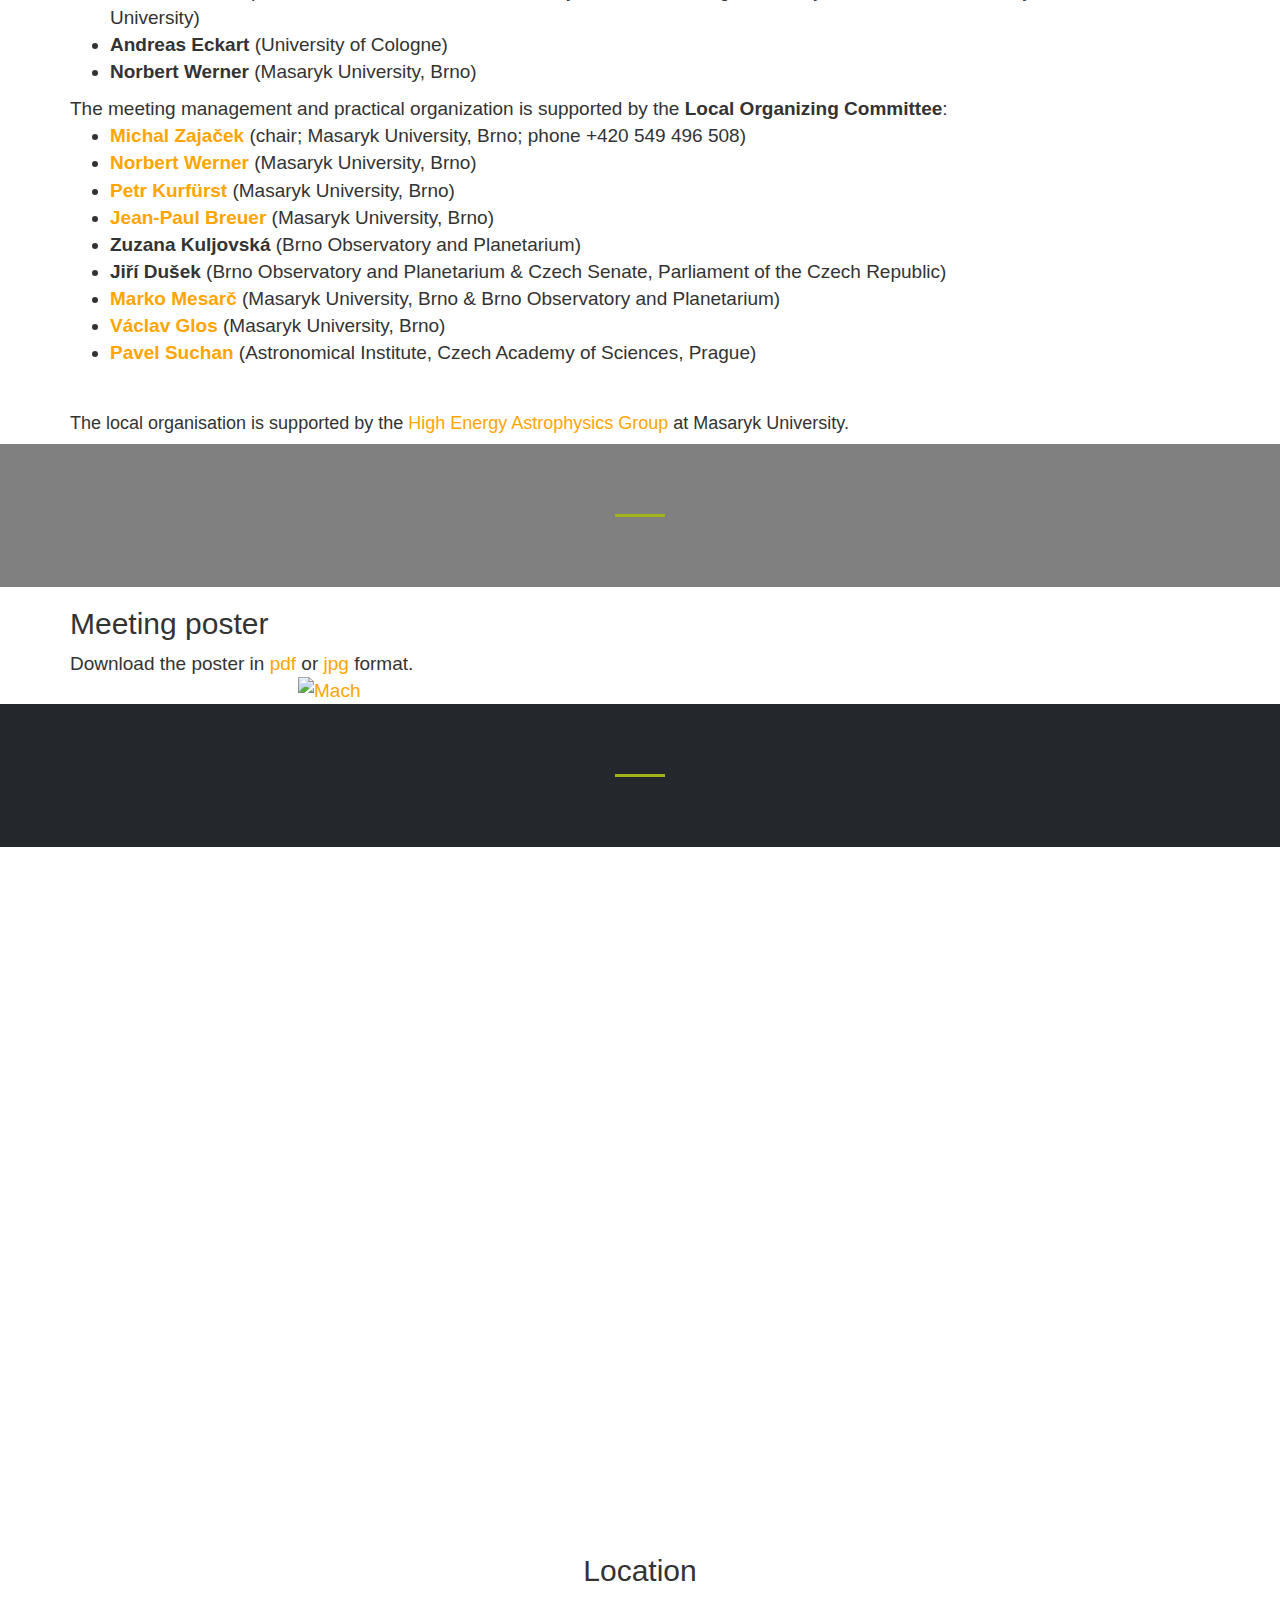
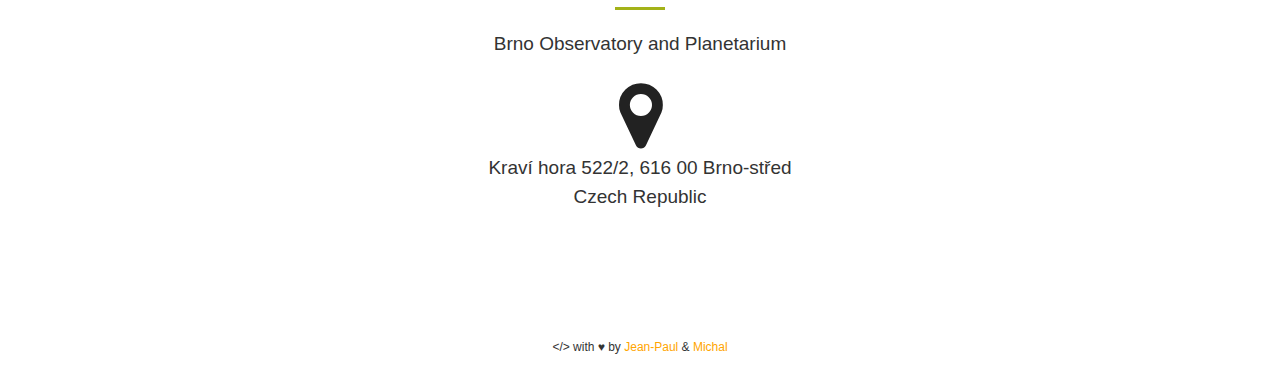
==== commit b9cb7343: "photos added" ====
--- a/index.html
+++ b/index.html
@@ -75,7 +75,7 @@
                         <li class=""><a href="#program">Program</a></li>
                         <li class=""><a href="#participants">Participants</a></li>
                         <li class=""><a href="#soc_loc">SOC and LOC</a></li>              
-                        <li class=""><a href="register.html">Registration</a></li>
+                        <li class=""><a href="gallery.html">Gallery</a></li>
                     </ul>
                 </div>
             </div>
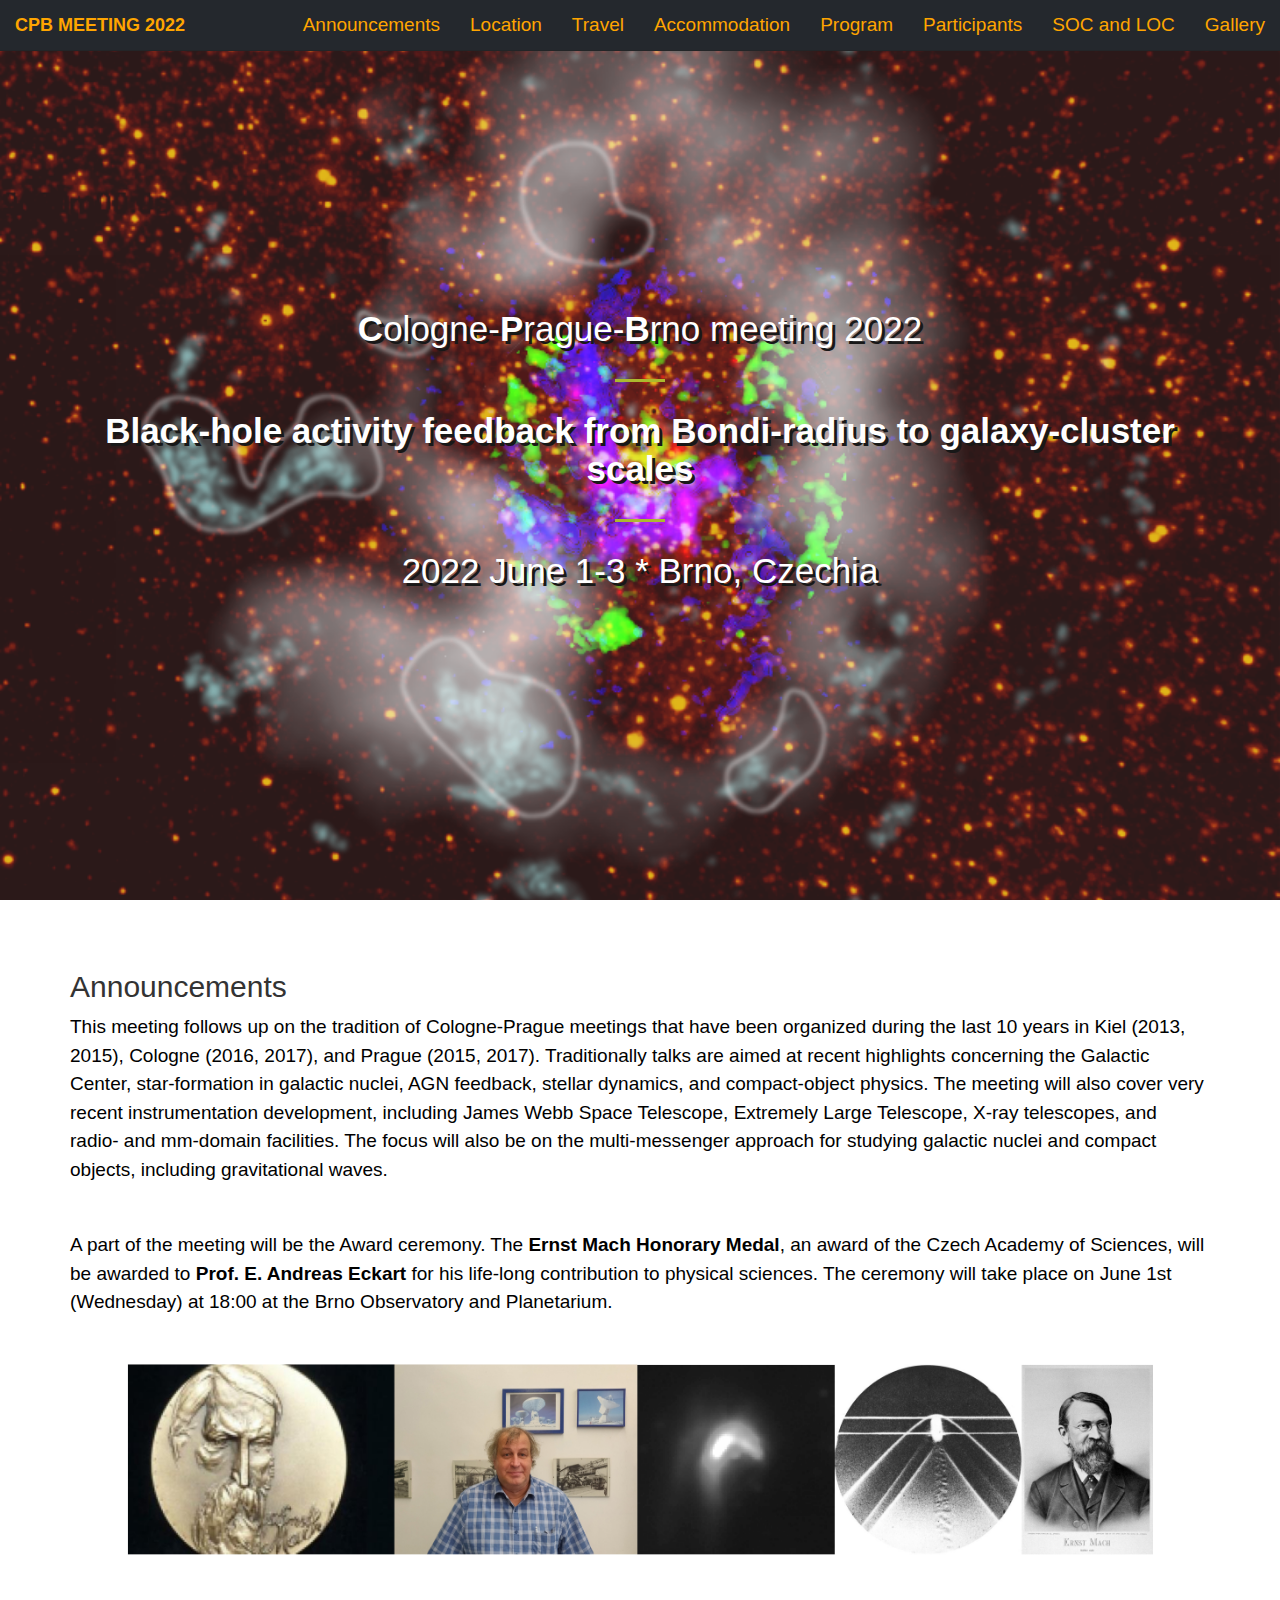
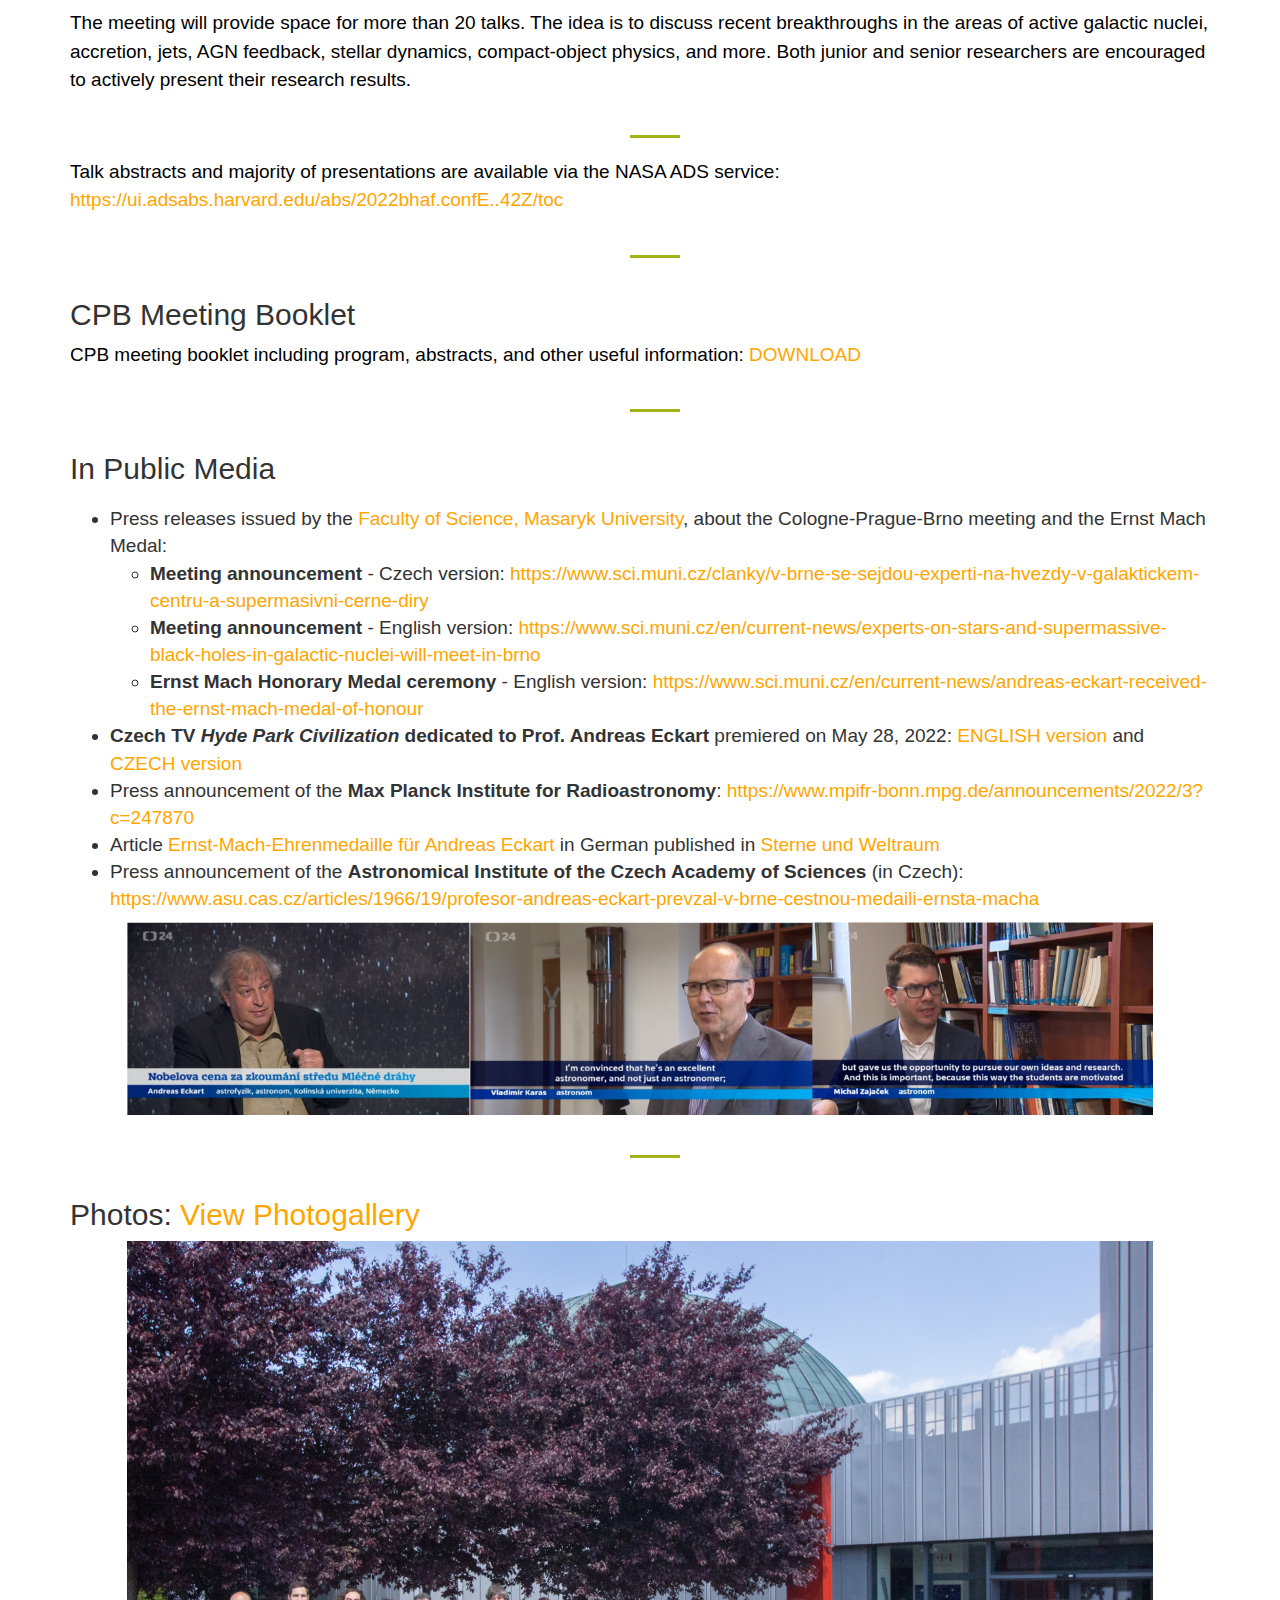
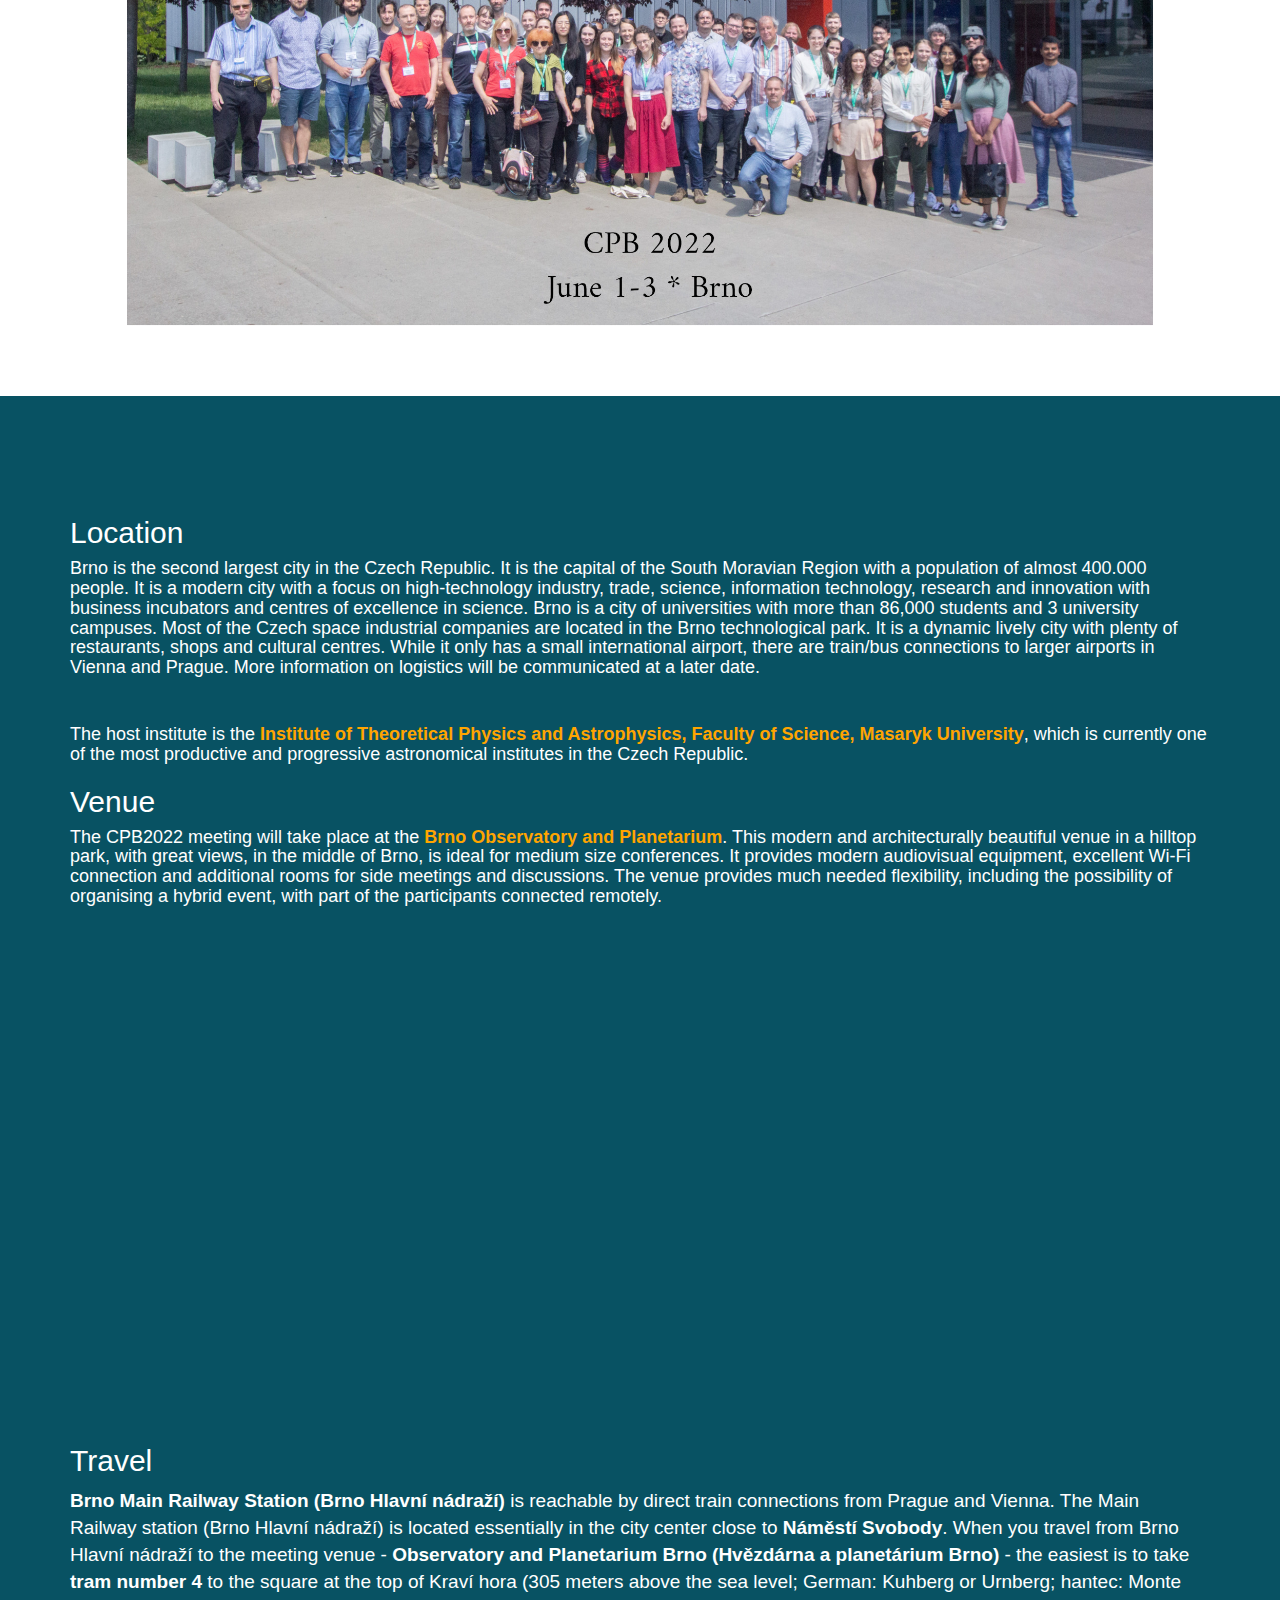
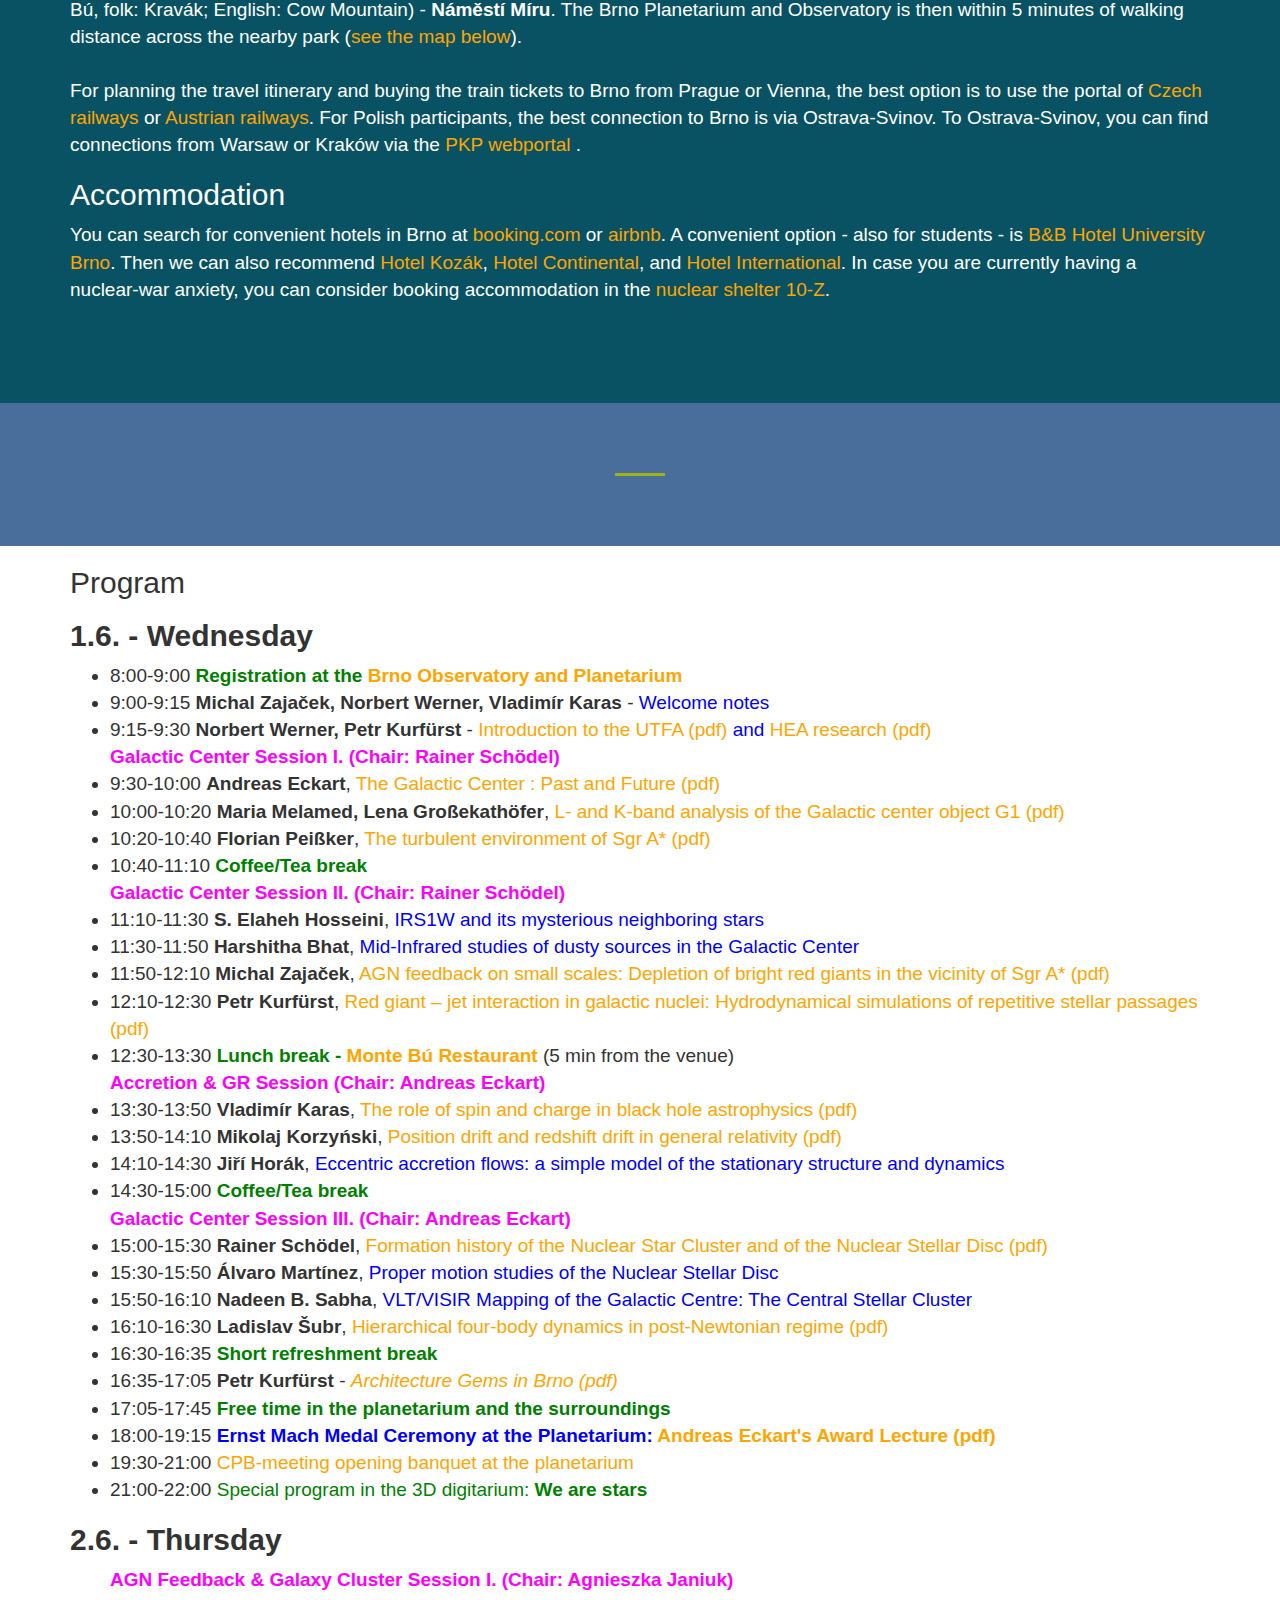
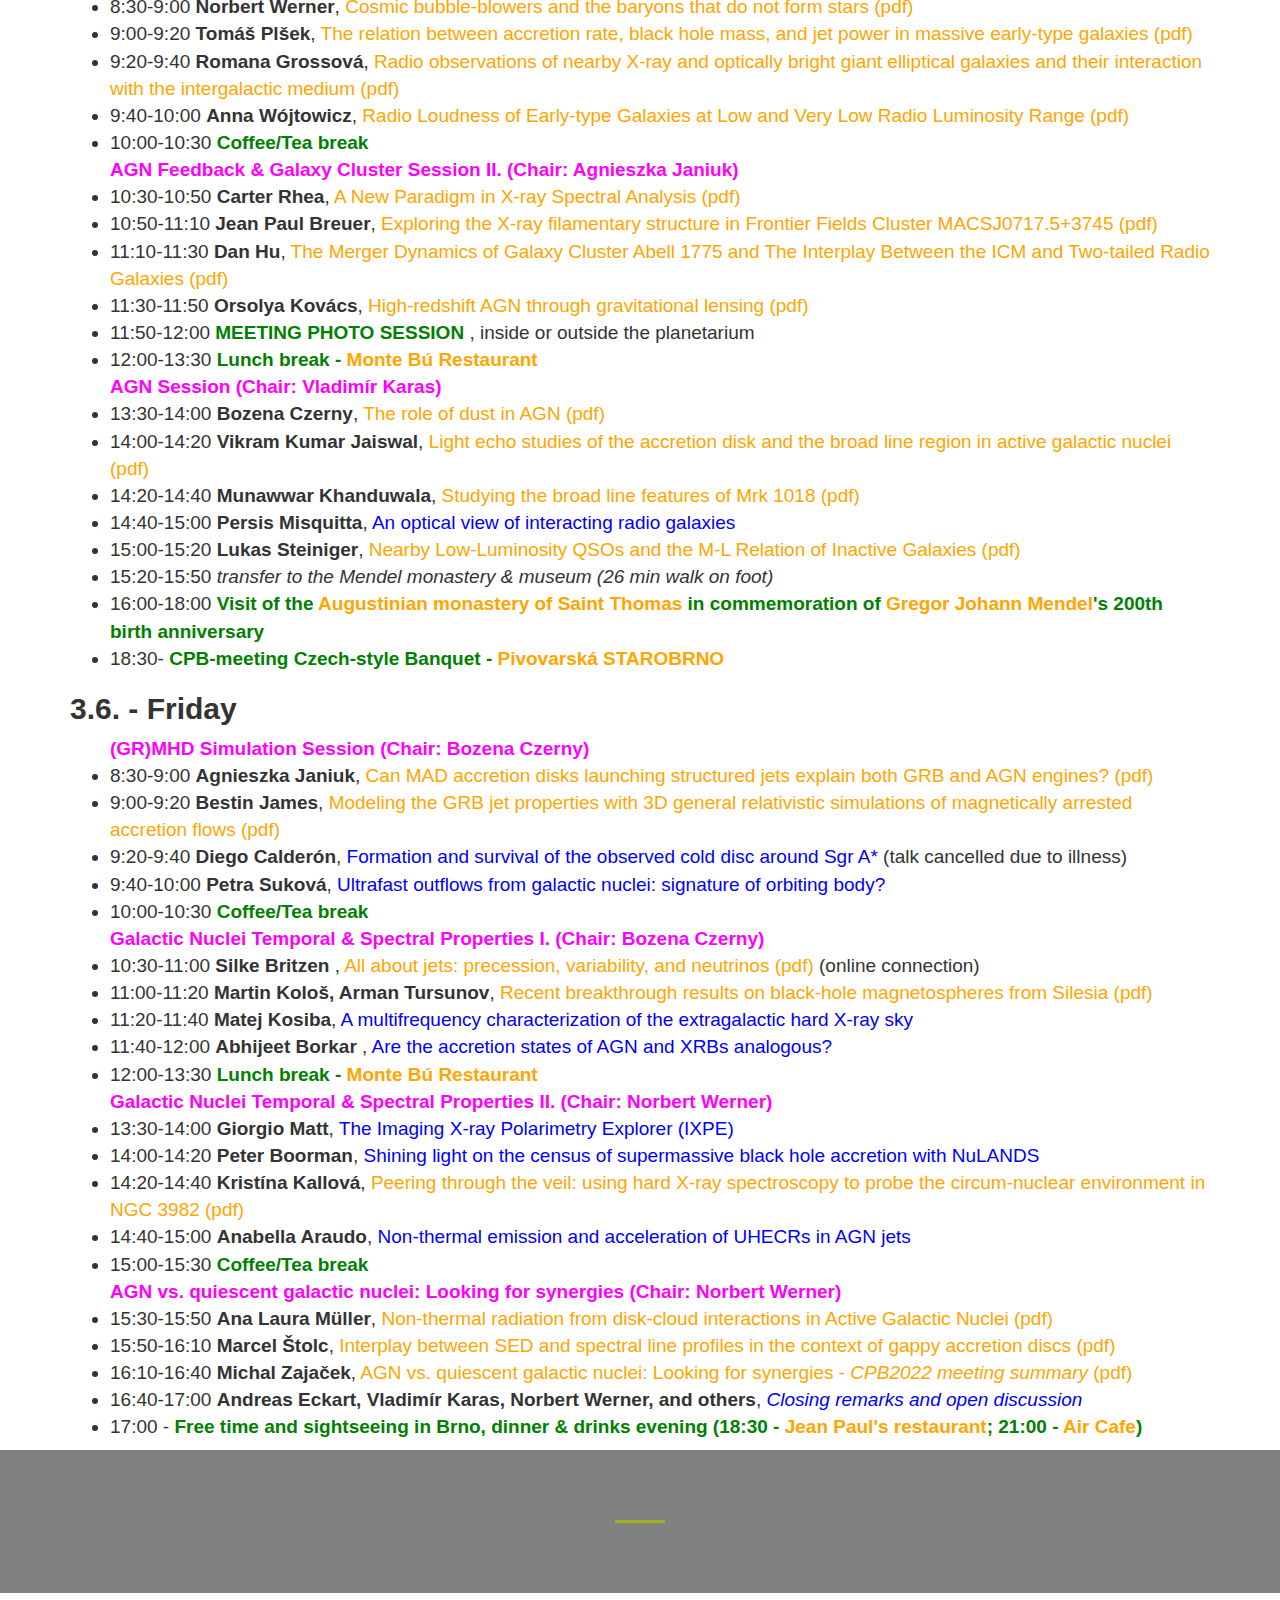
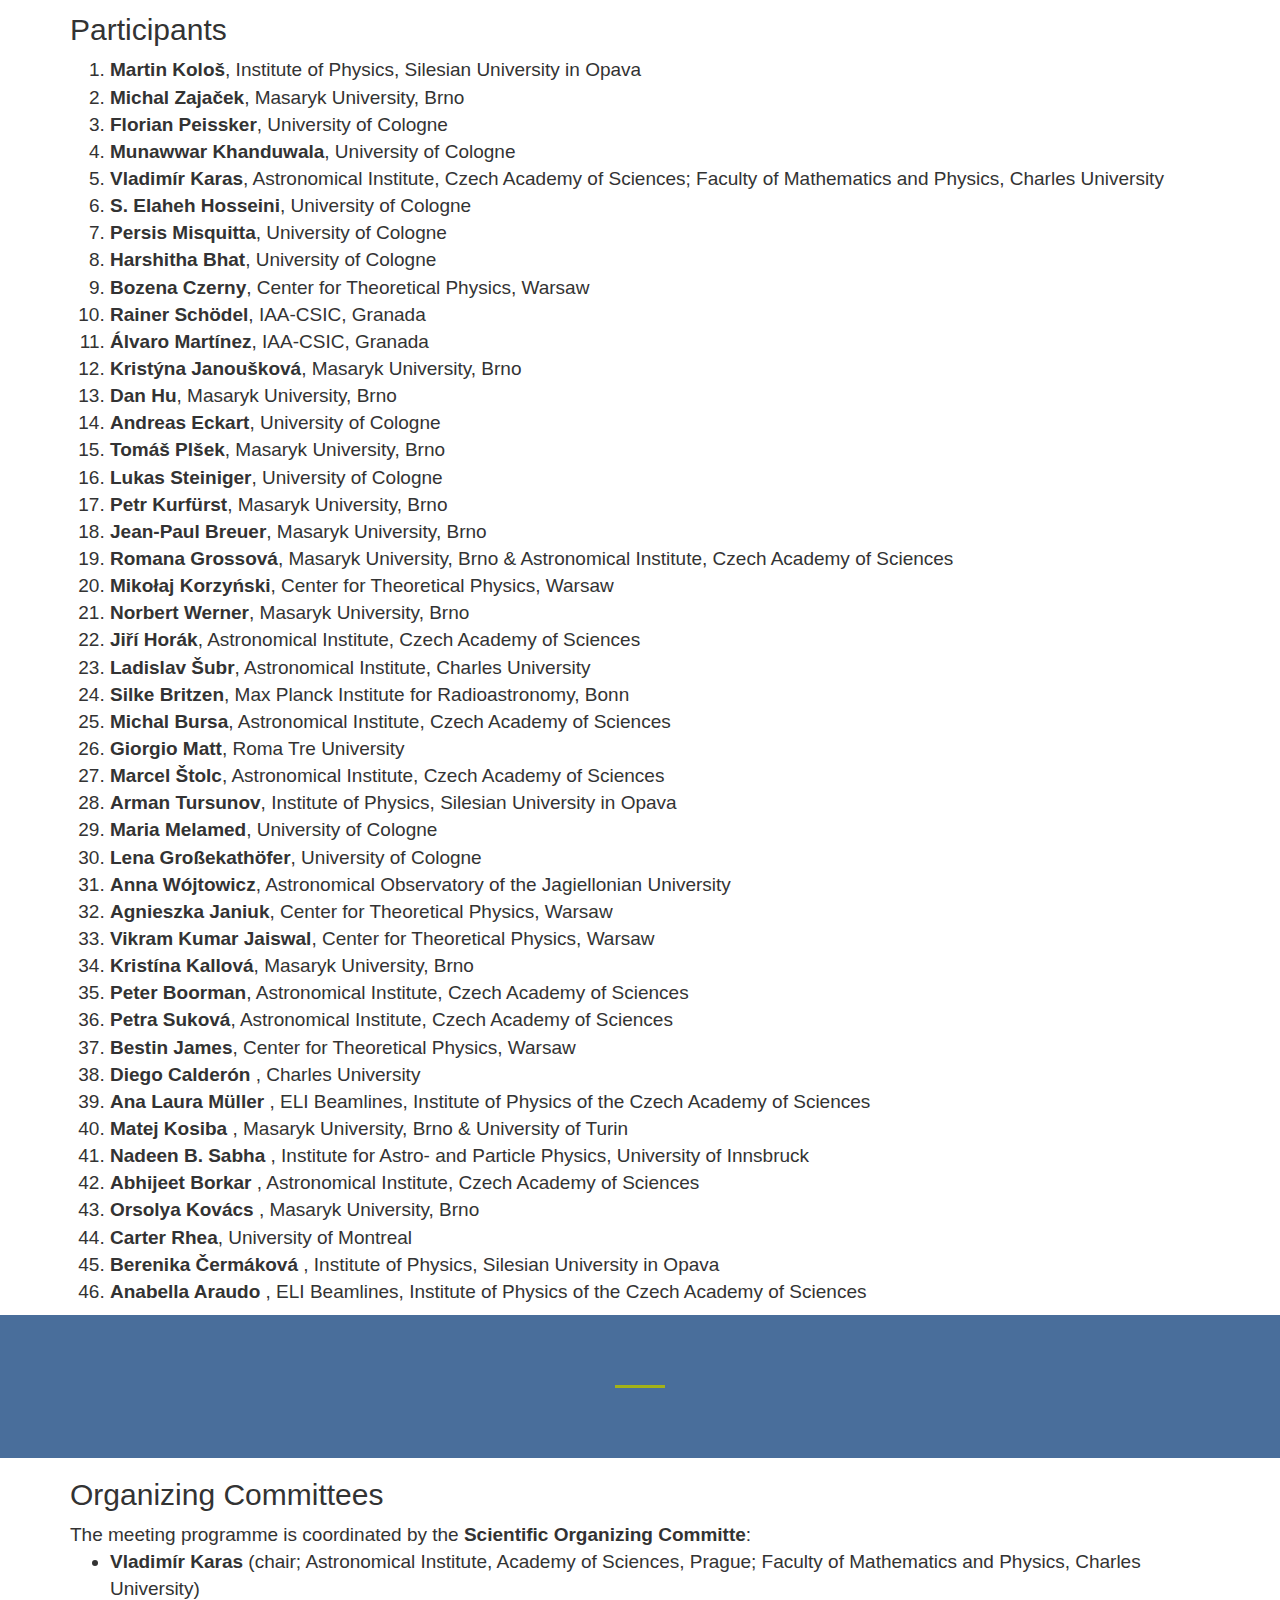
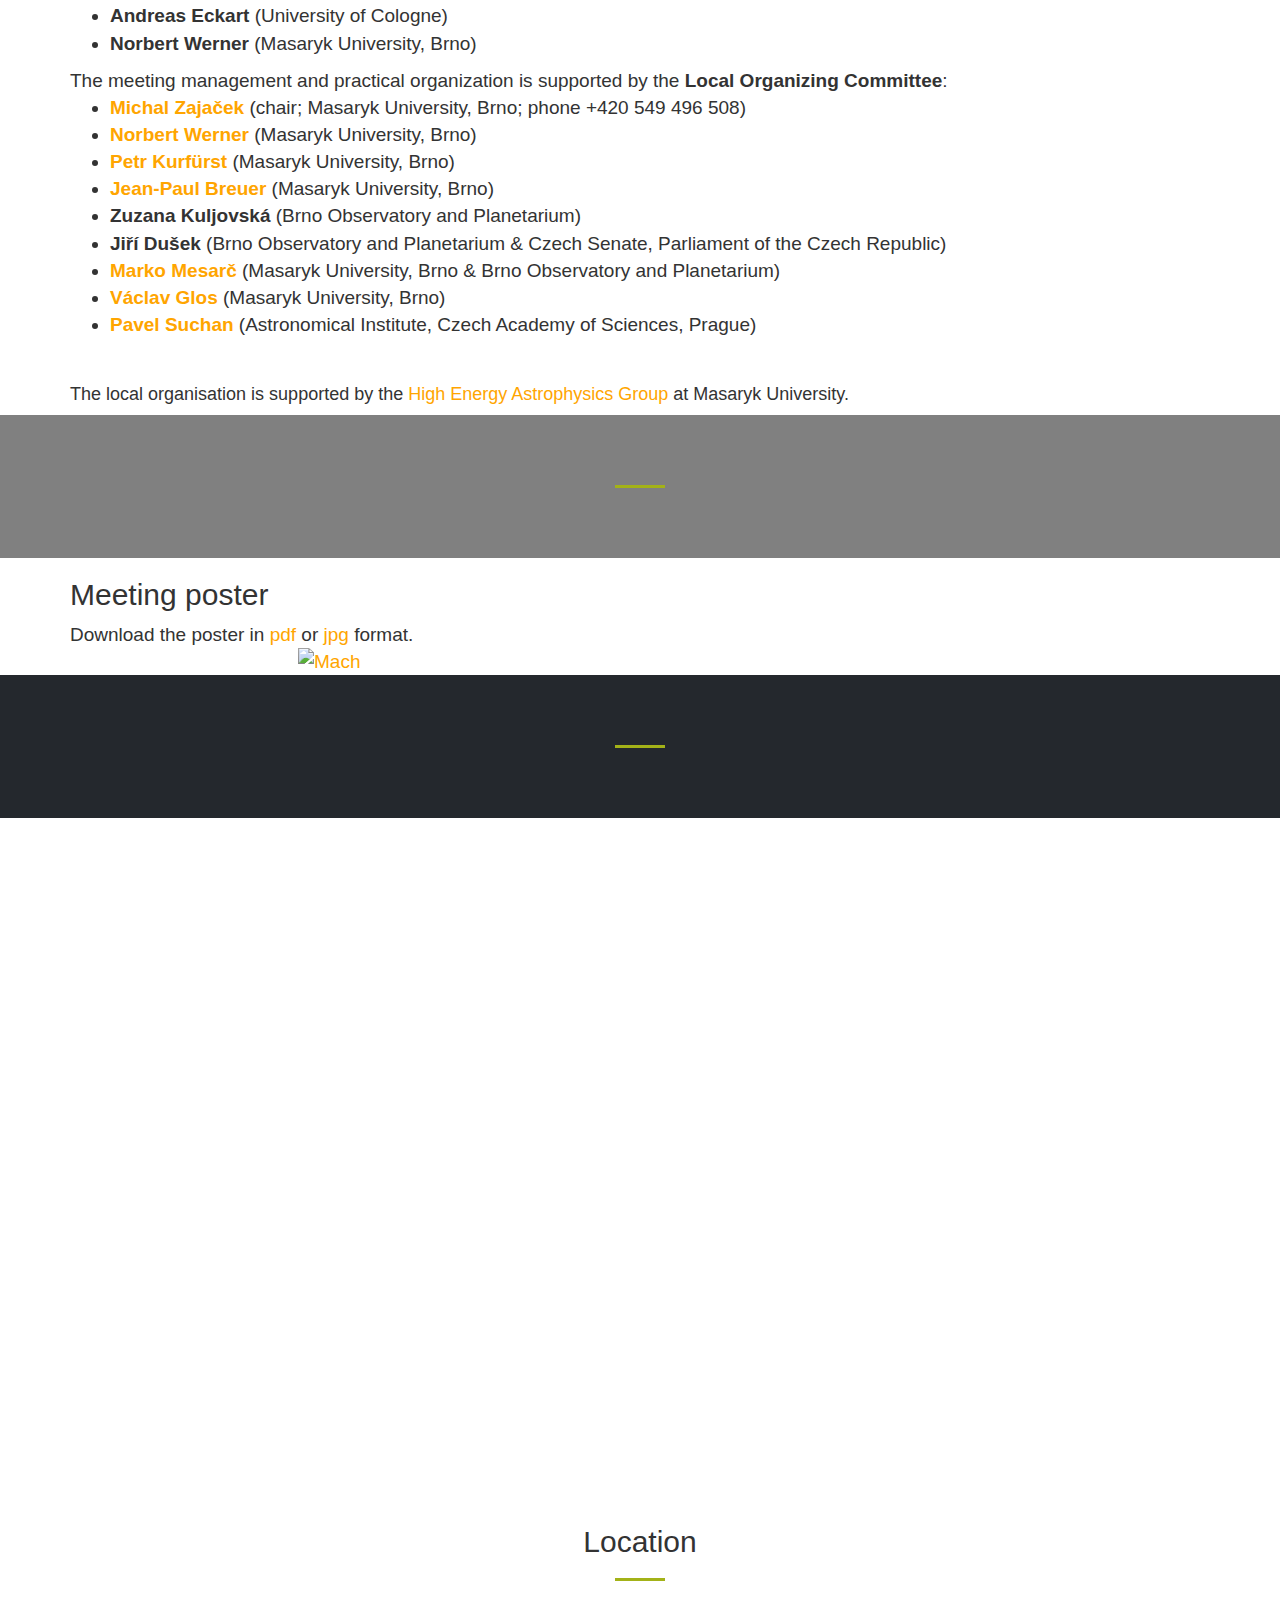
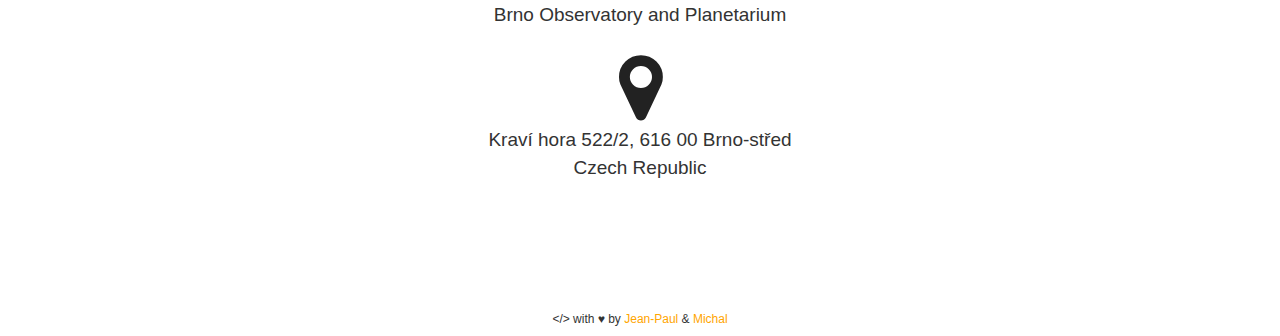
==== commit eec0fdf6: "gallery added" ====
--- a/index.html
+++ b/index.html
@@ -85,7 +85,9 @@
             <div class="header-content">
                 <div class="header-content-inner">
                     <h2 style="color: white;"><b>C</b>ologne-<b>P</b>rague-<b>B</b>rno meeting 2022</h2>
-                    <h2 style="color: white;">Black-hole activity feedback from Bondi-radius to galaxy-cluster scales </h2>
+                    <hr>
+                    <h2 style="color: white;"><b>Black-hole activity feedback from Bondi-radius to galaxy-cluster scales </b></h2>
+                    <hr>
                    <h2 style="color: white;">2022 June 1-3 * Brno, Czechia</h2>
                  <!--   <p id="demo" style="font-size: 20px;color: white; opacity: 1.0; background-color:transparent;"> </p>-->
                     <script>
@@ -117,8 +119,7 @@
     document.getElementById("demo").innerHTML = "EXPIRED";
   }
 }, 1000);
-</script>
-                   <hr>
+</script>               
                 </div>
             </div>
         </header>
@@ -170,9 +171,8 @@
                  <div class="container text-center">
                     <hr>
                 </div>
-                 <h2 class="center blue-text">Photos</h2>
+                 <h2 class="center blue-text">Photos: <a href="gallery.html">View Photogallery</a></h2>
                 <p style="color: black;">
-               CPB meeting photos will be uploaded soon.    
                <img src="images/cpb2022_meeting_photo2_web.jpg" alt="cpb2022_meeting_photo" class="center" style="width:90%;">
                 </p>                 
         </aside>
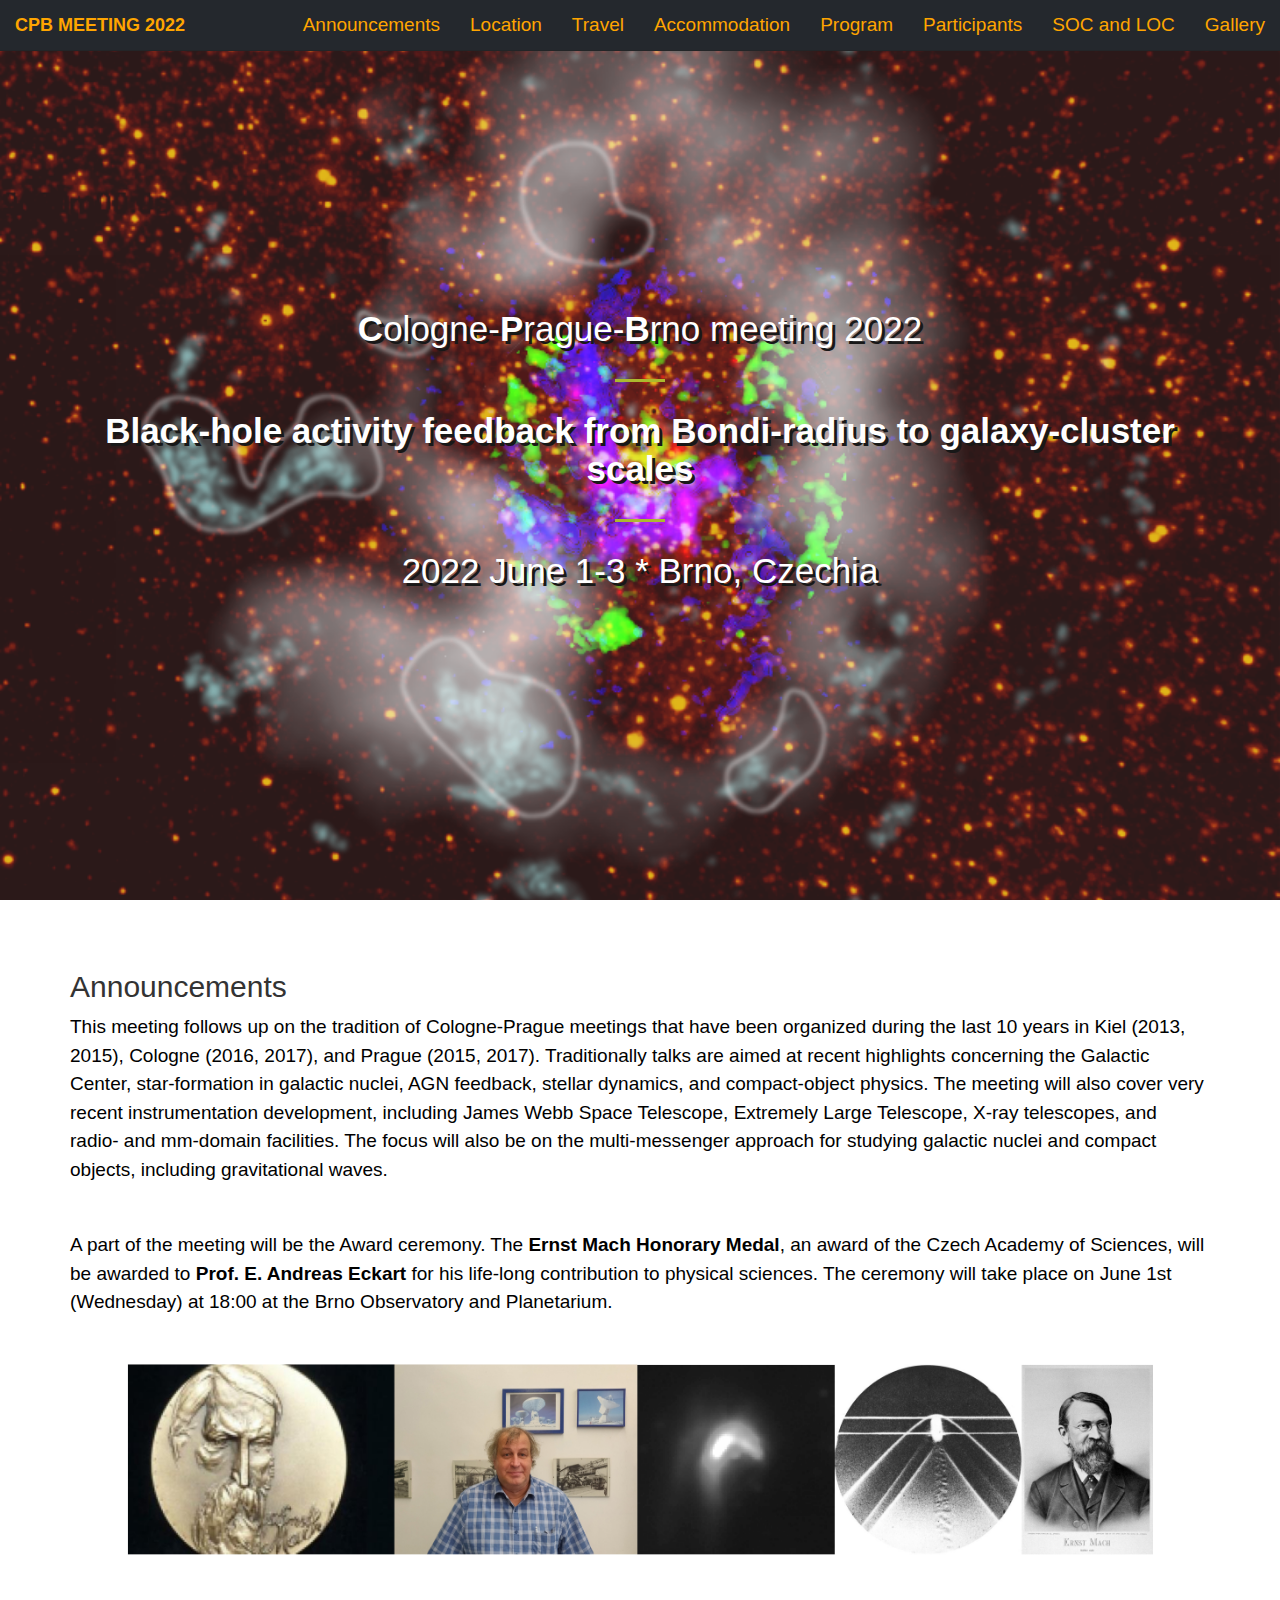
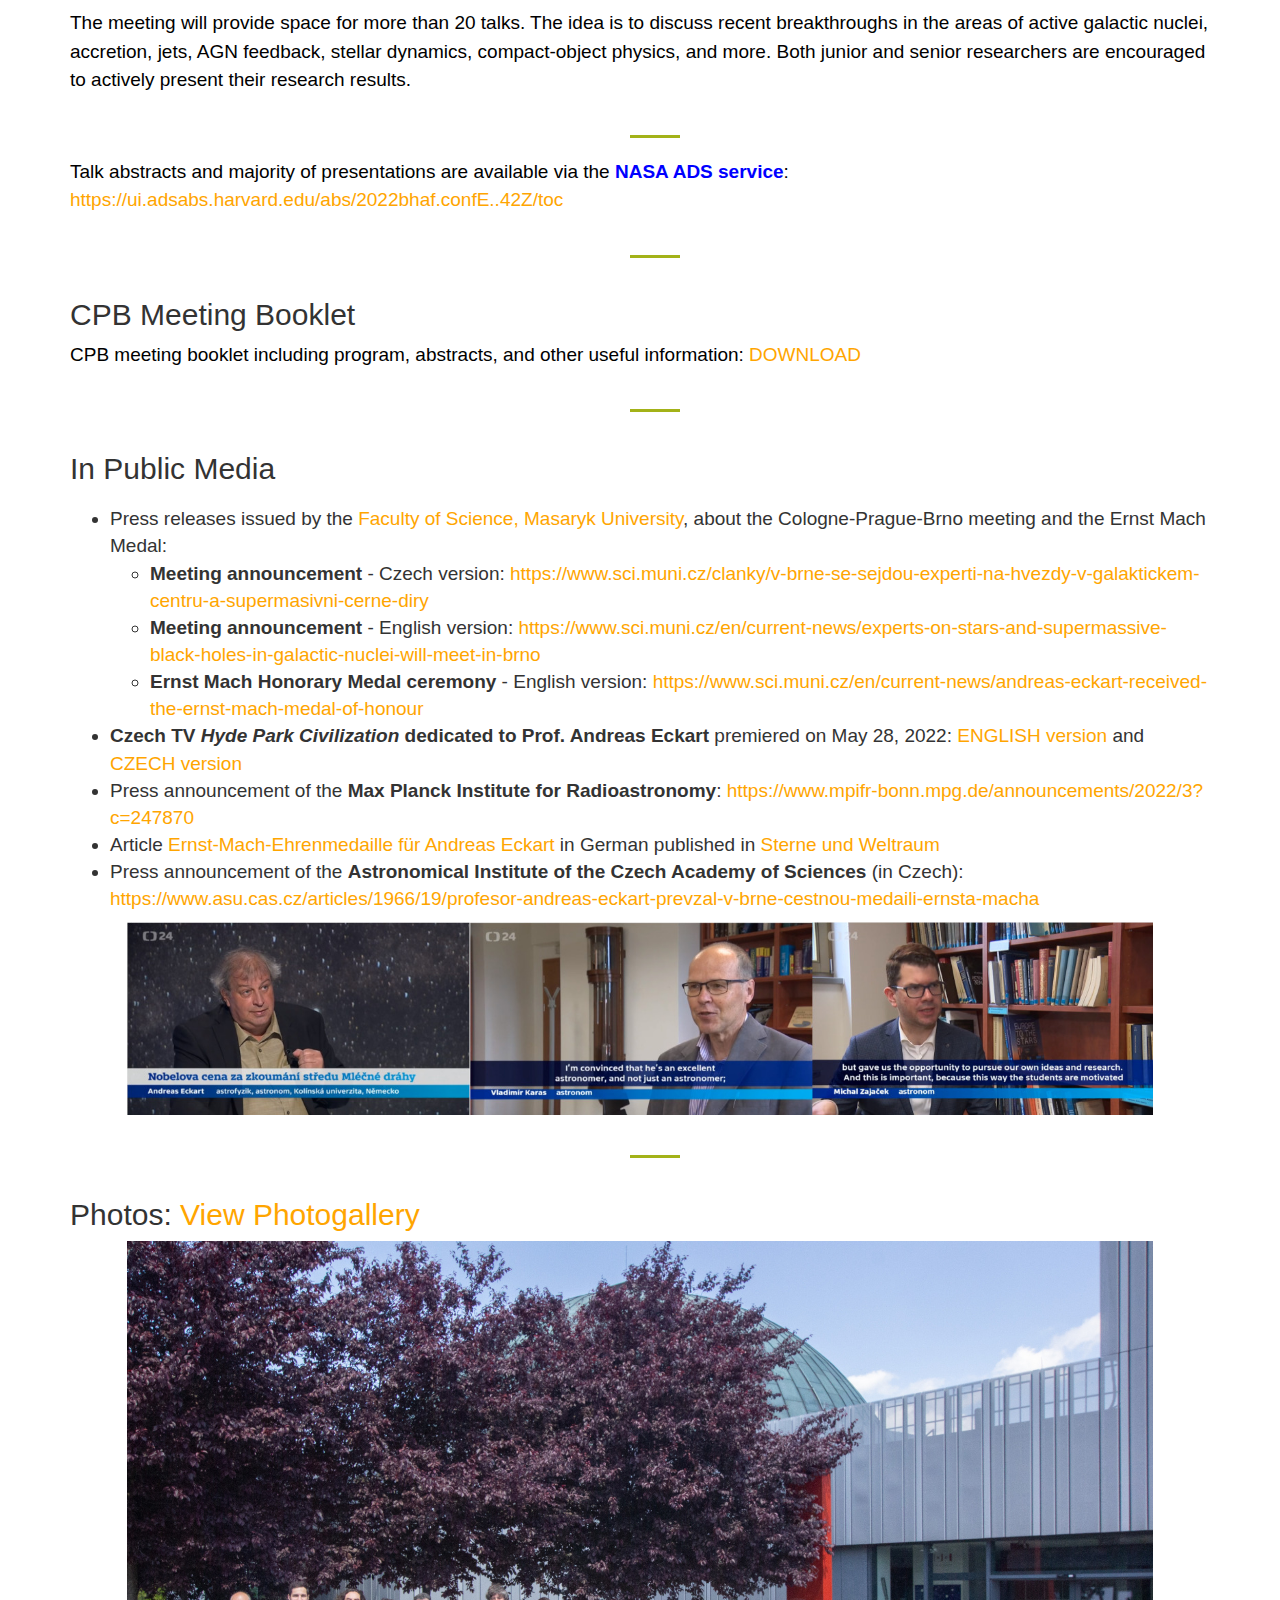
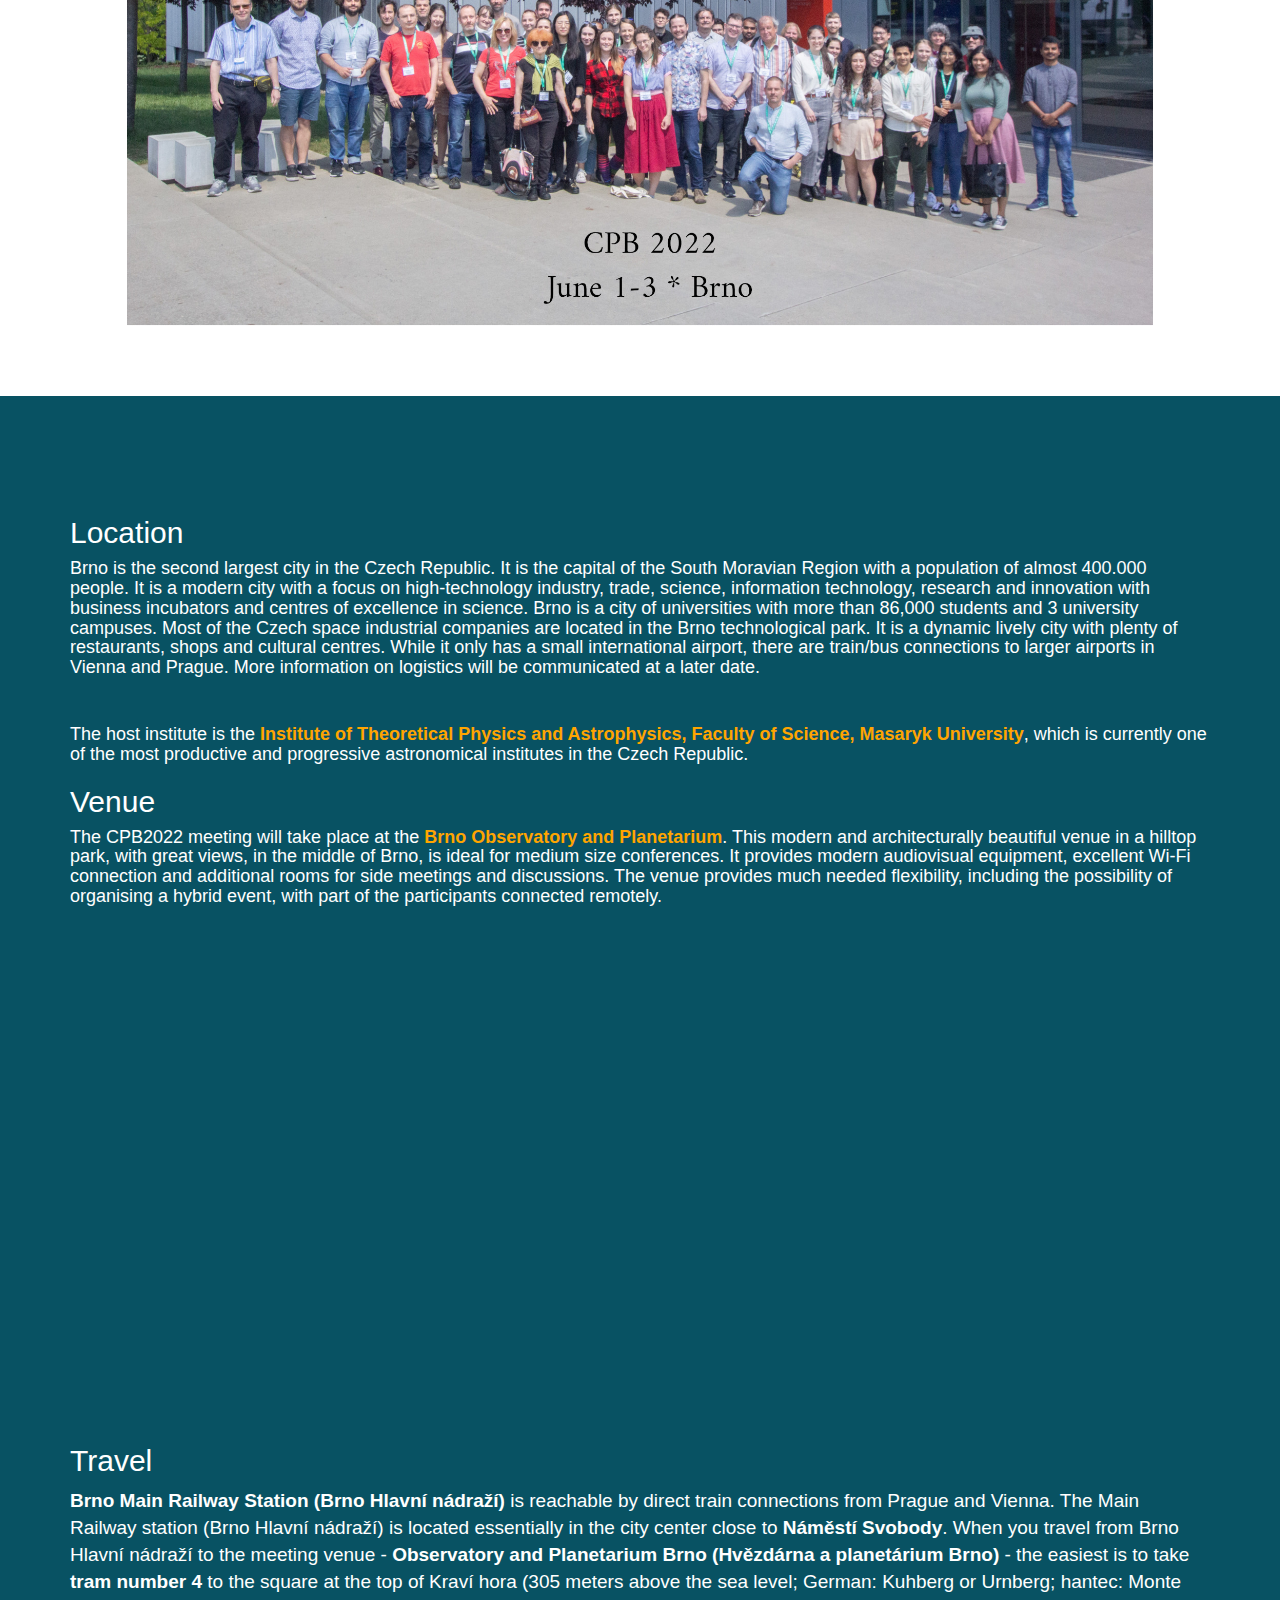
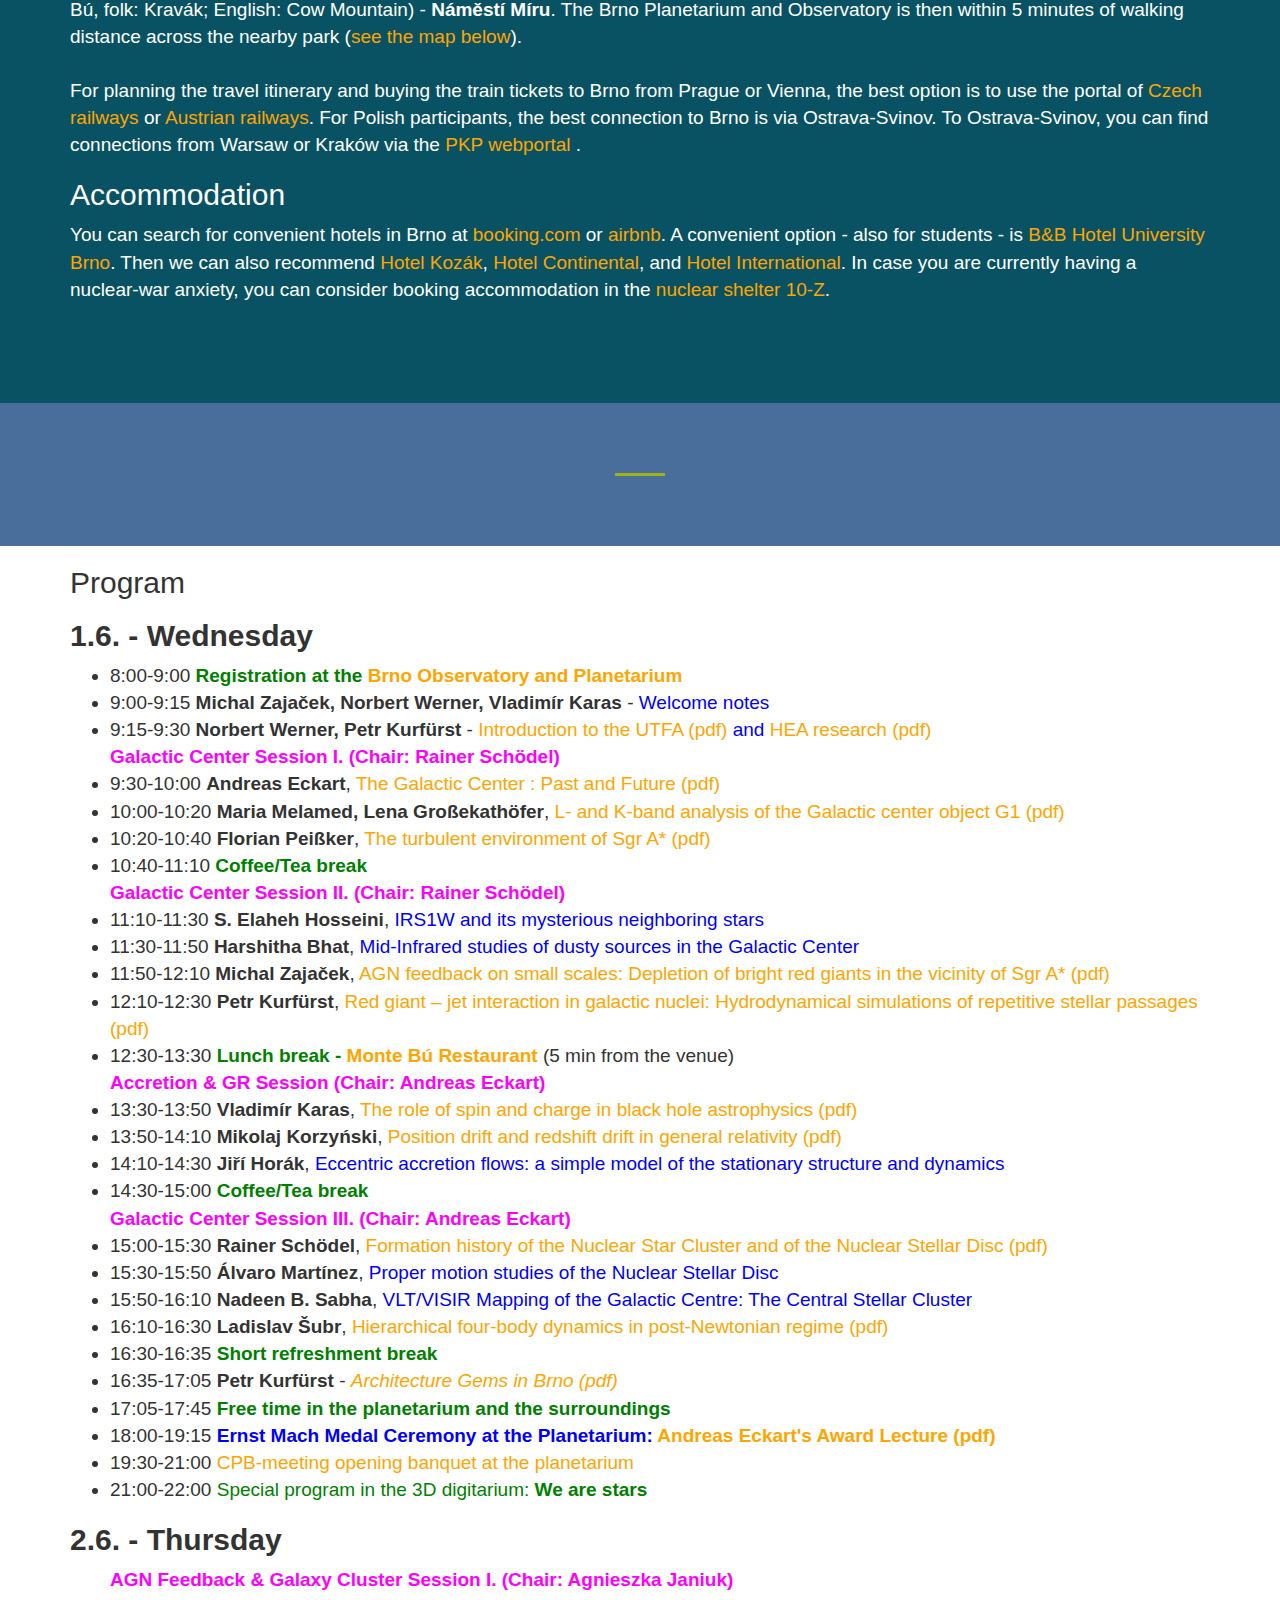
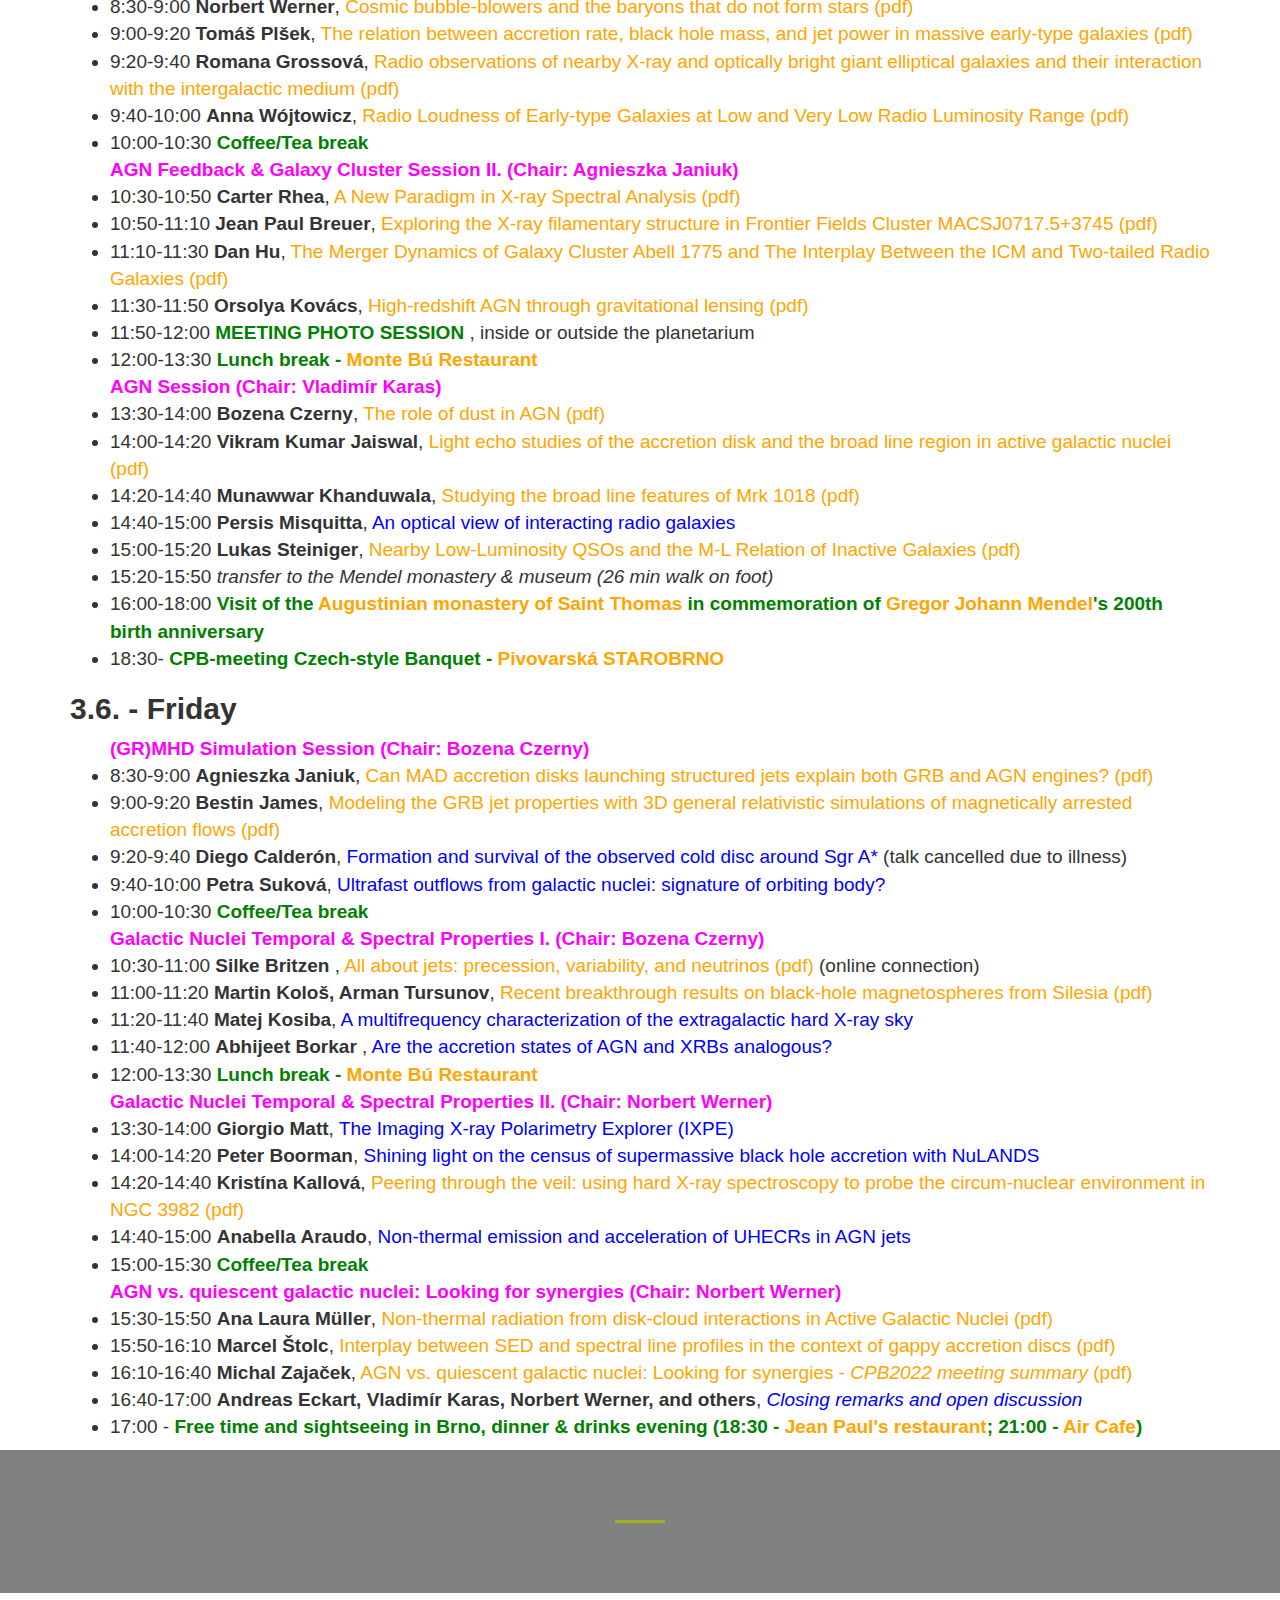
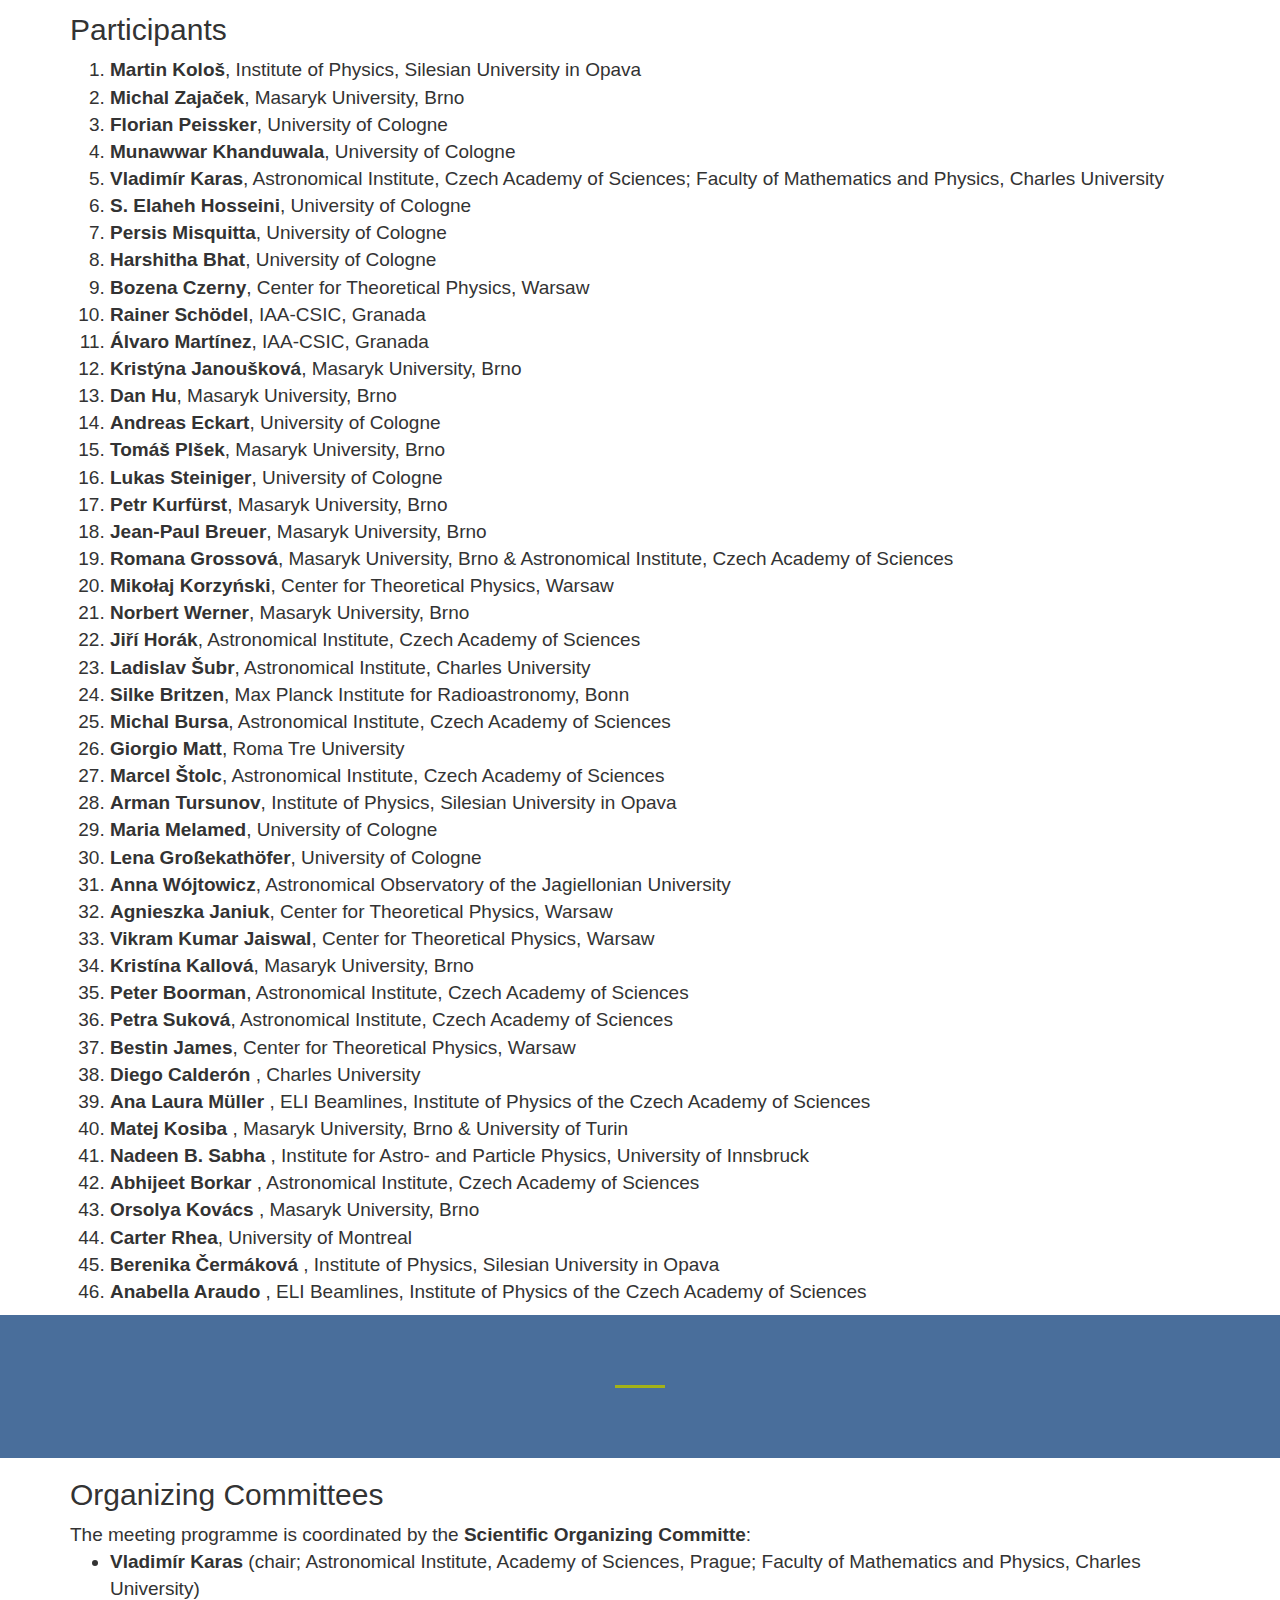
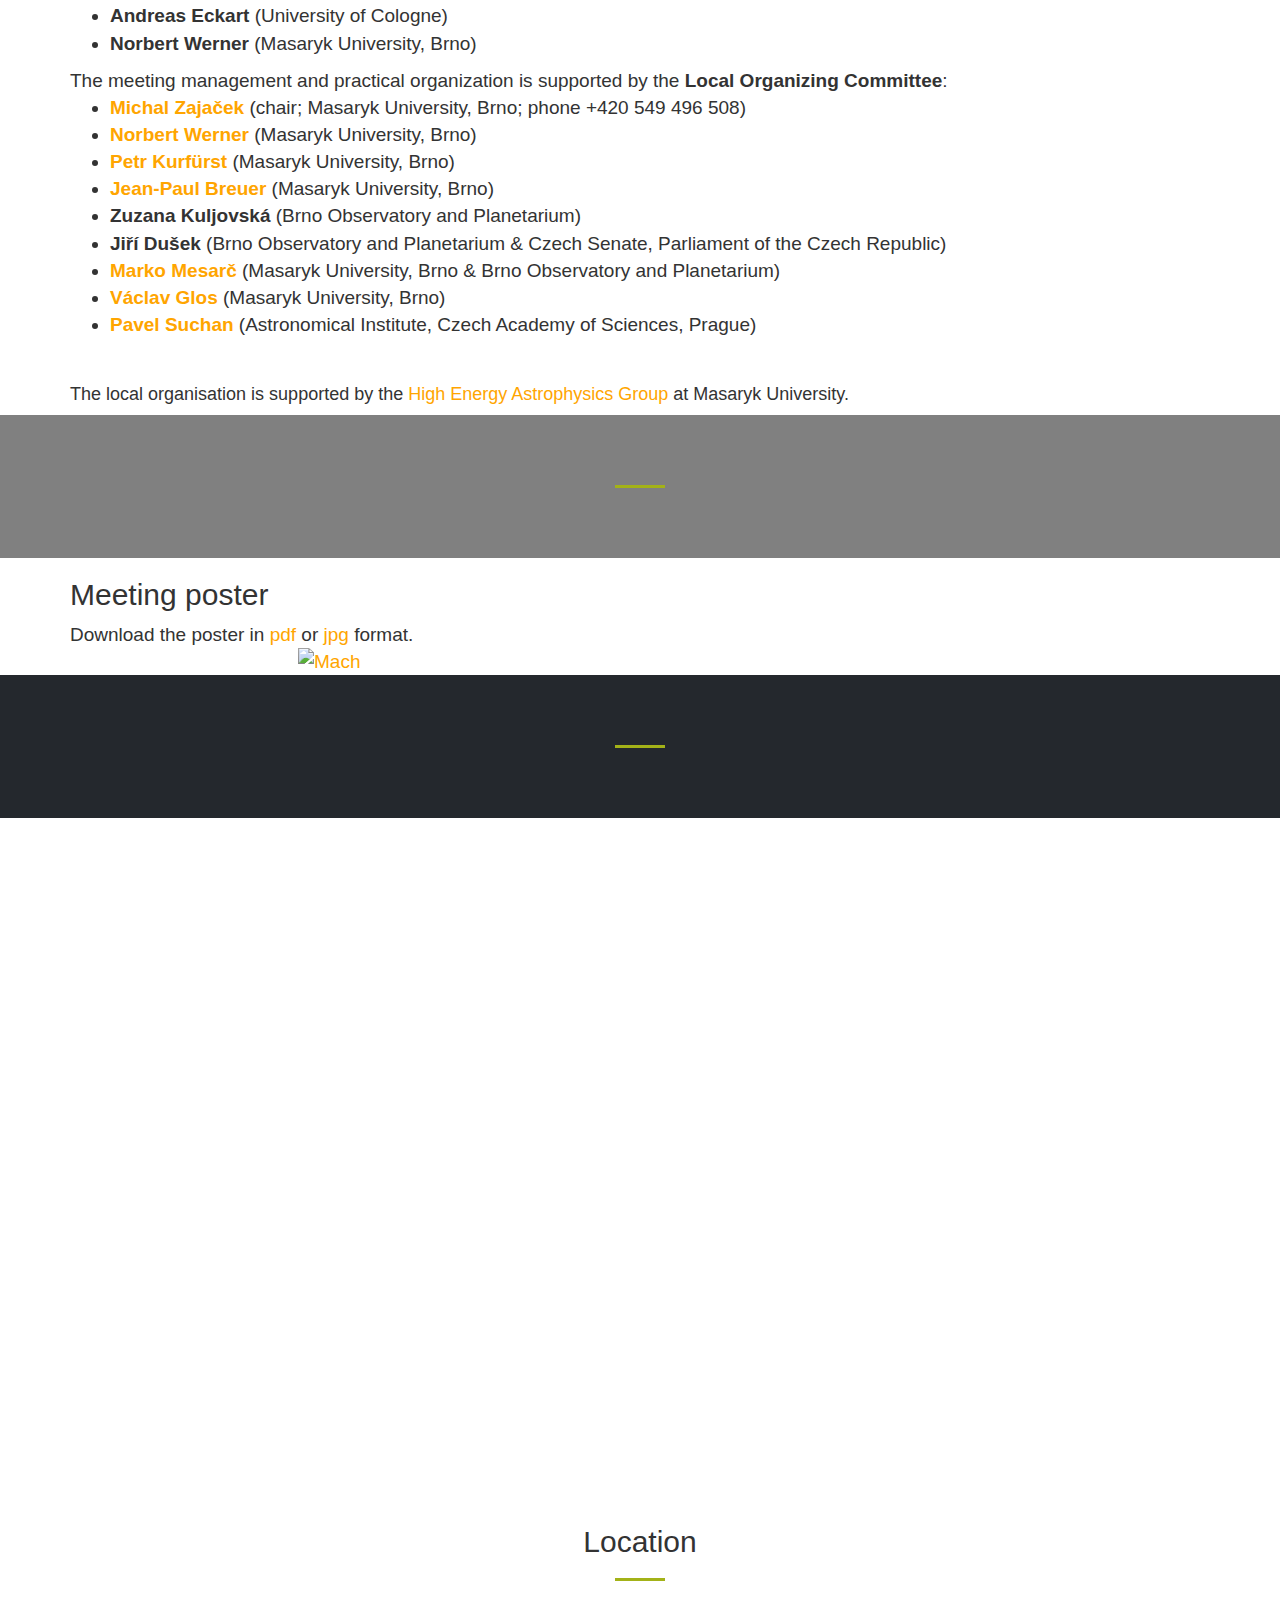
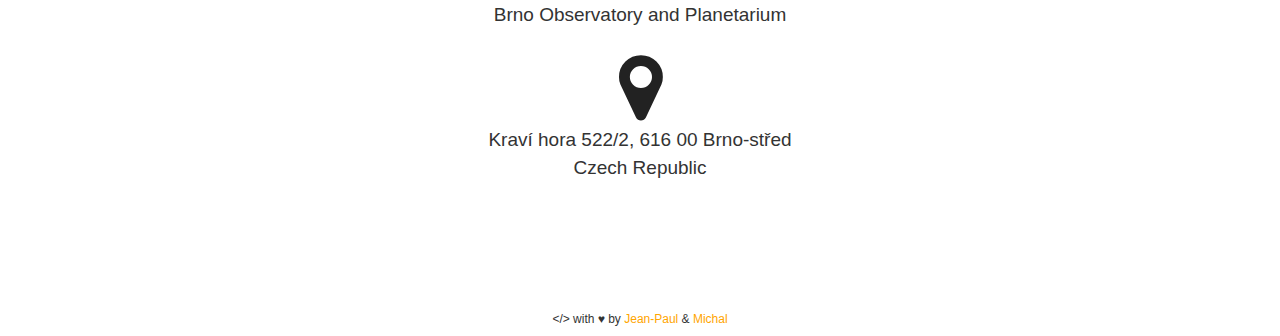
==== commit 2e12c1f1: "gallery modified" ====
--- a/index.html
+++ b/index.html
@@ -140,7 +140,7 @@
                     <hr>
                 </div>
                  <p style="color: black;">
-               Talk abstracts and majority of presentations are available via the NASA ADS service: <a href="https://ui.adsabs.harvard.edu/abs/2022bhaf.confE..42Z/toc">https://ui.adsabs.harvard.edu/abs/2022bhaf.confE..42Z/toc</a>      
+               Talk abstracts and majority of presentations are available via the <font color="blue"><b>NASA ADS service</b></font>: <a href="https://ui.adsabs.harvard.edu/abs/2022bhaf.confE..42Z/toc">https://ui.adsabs.harvard.edu/abs/2022bhaf.confE..42Z/toc</a>      
                 </p> 
                 <div class="container text-center">
                     <hr>
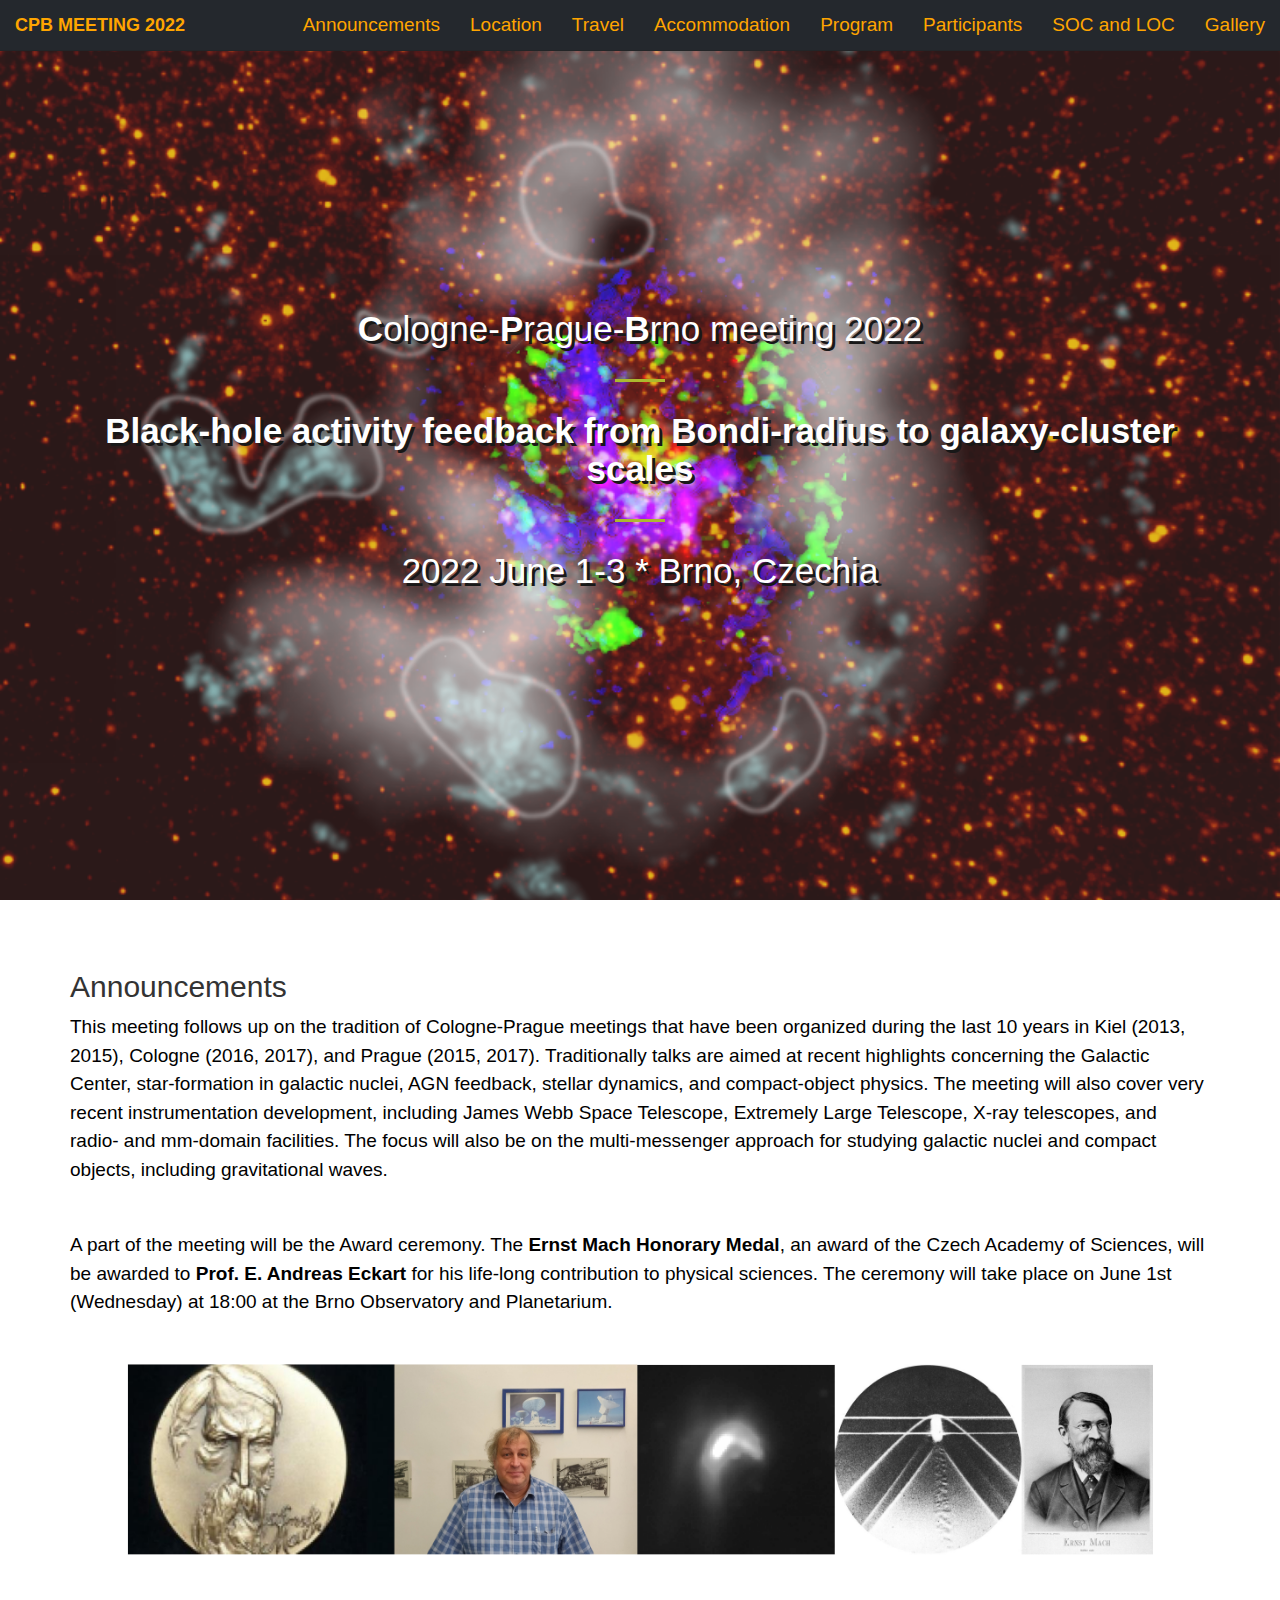
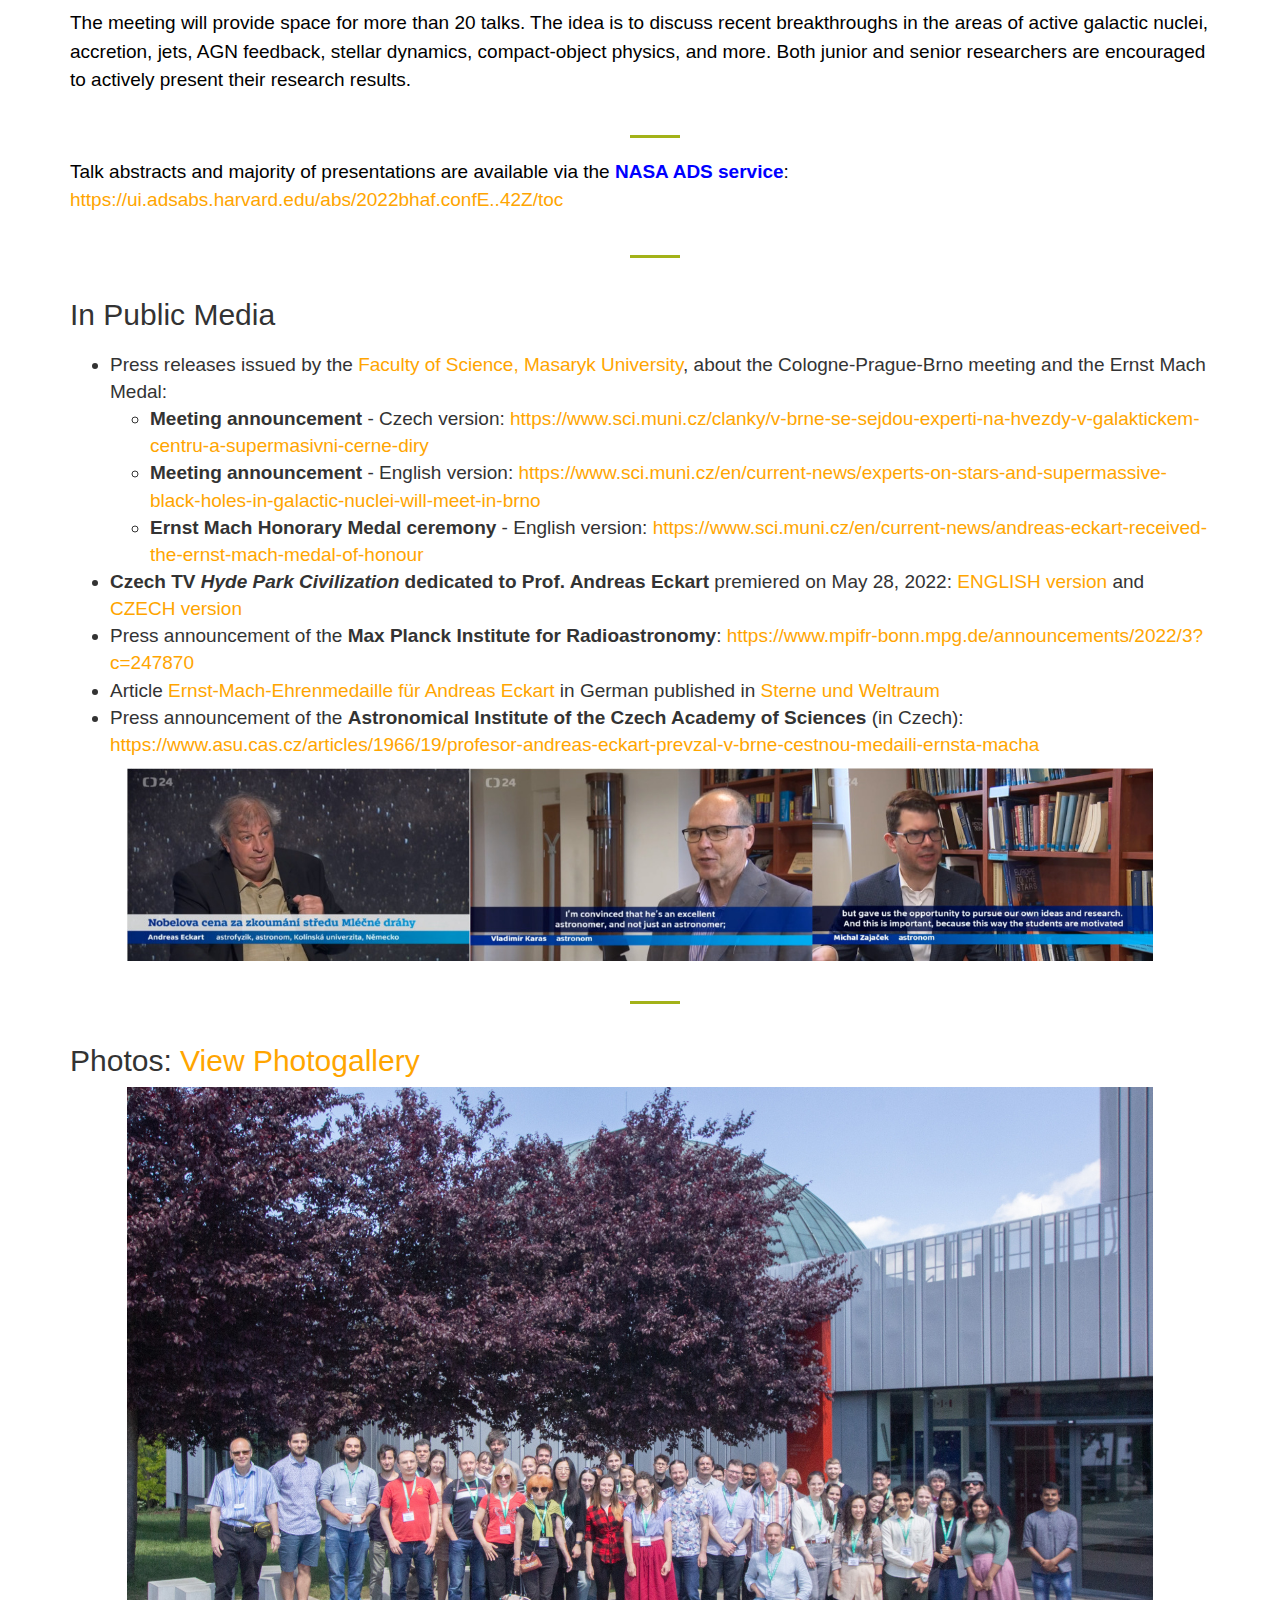
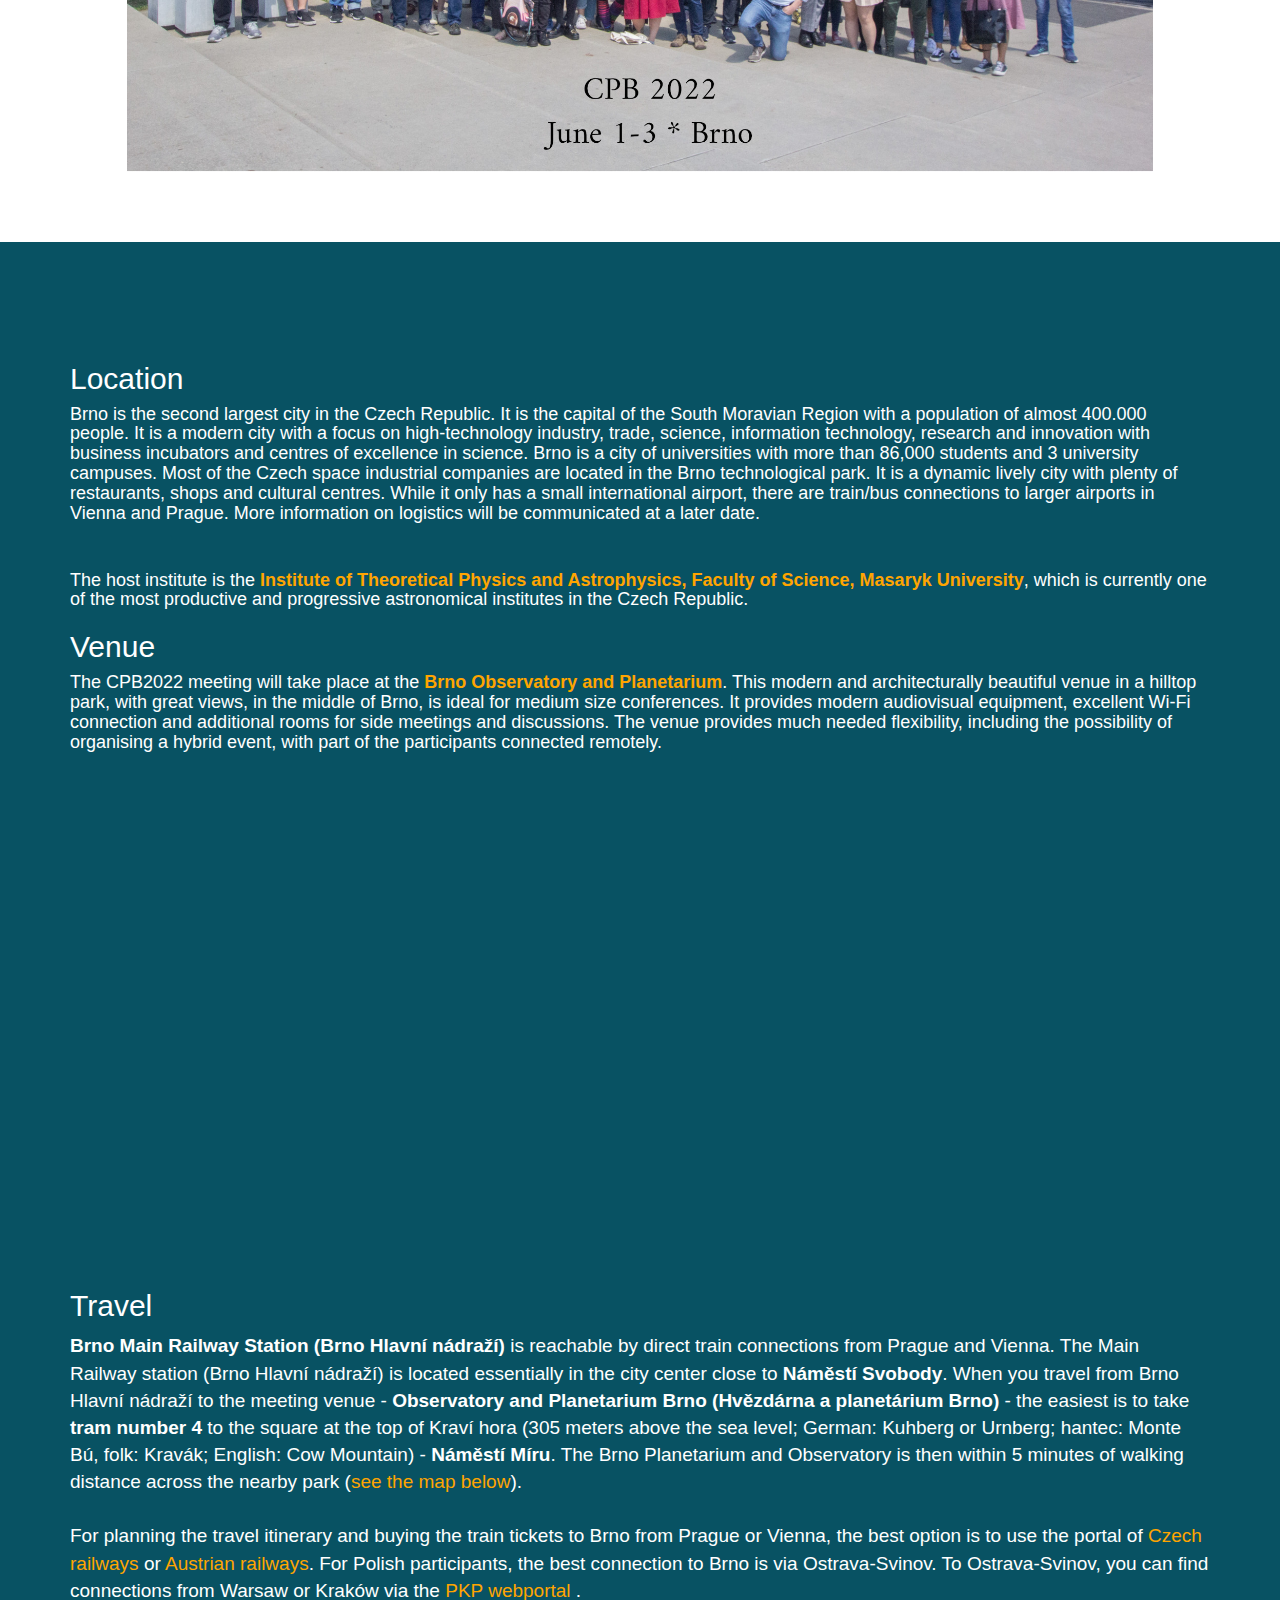
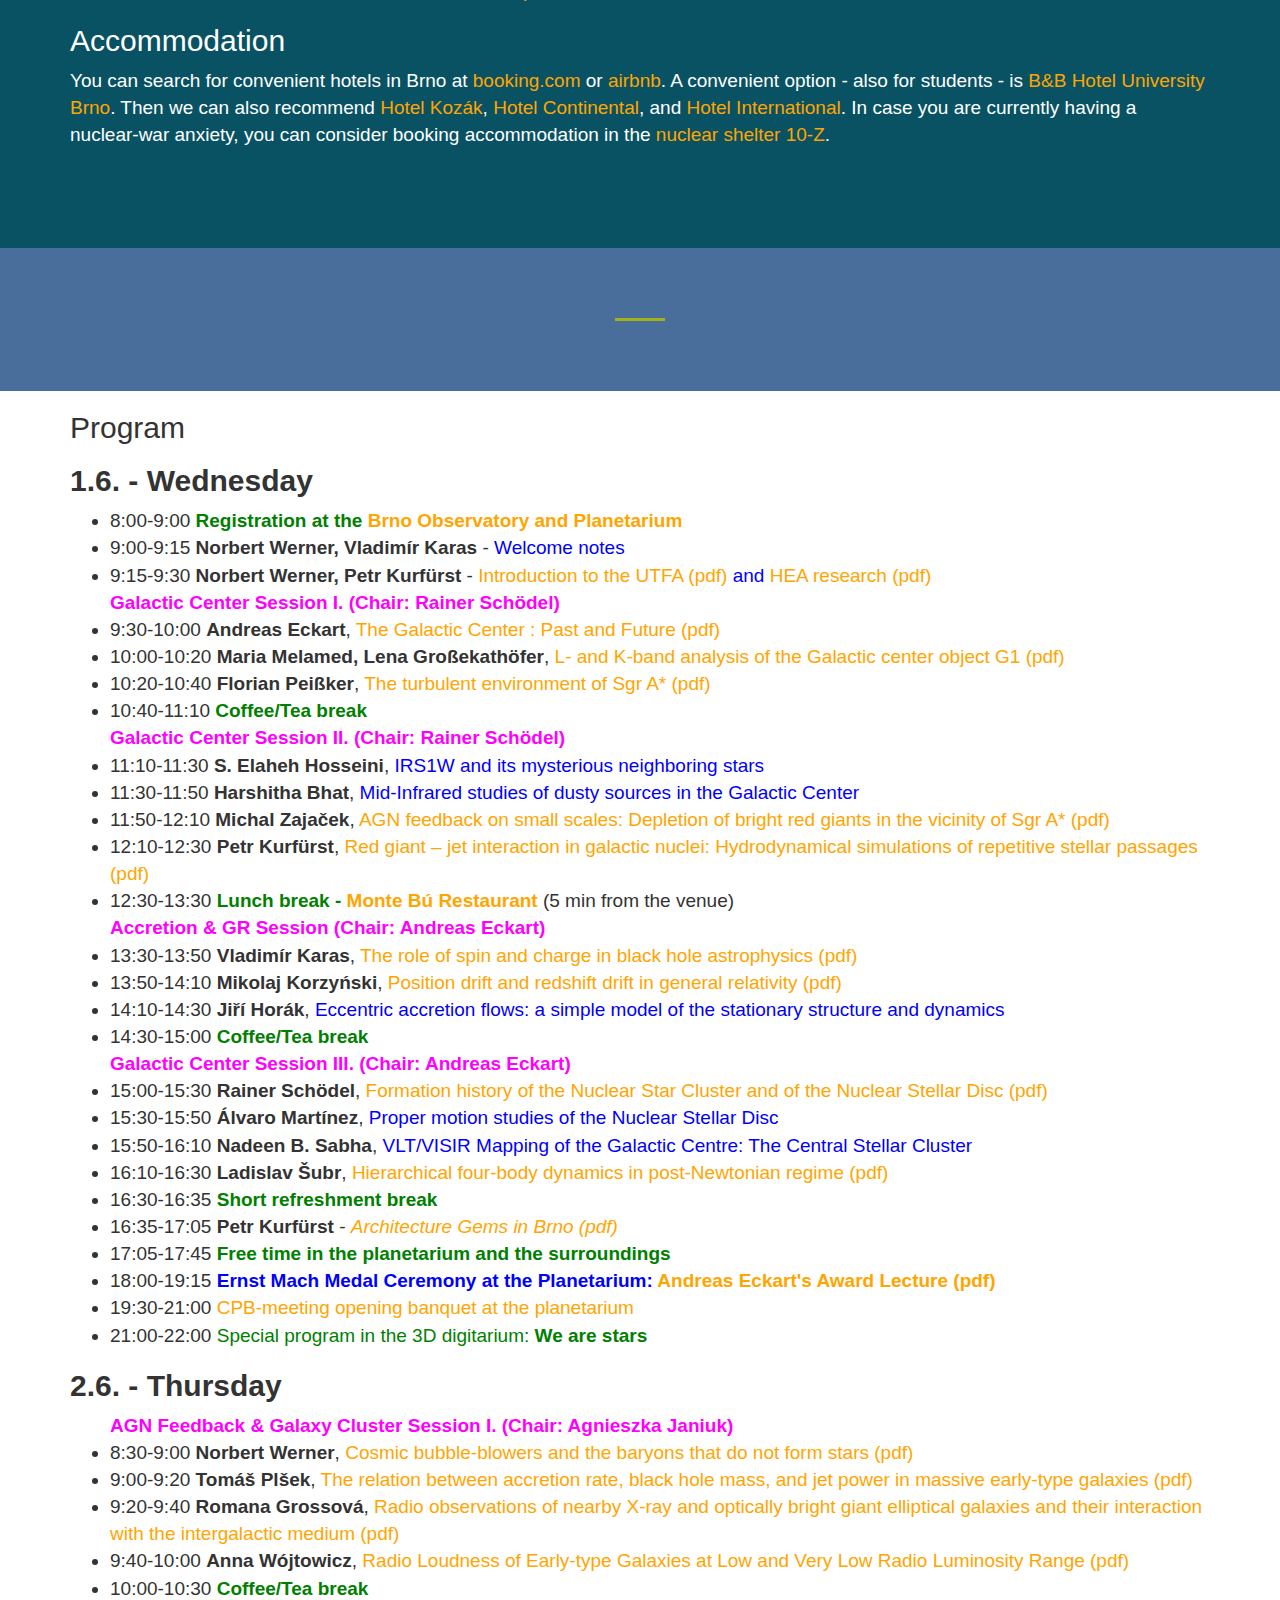
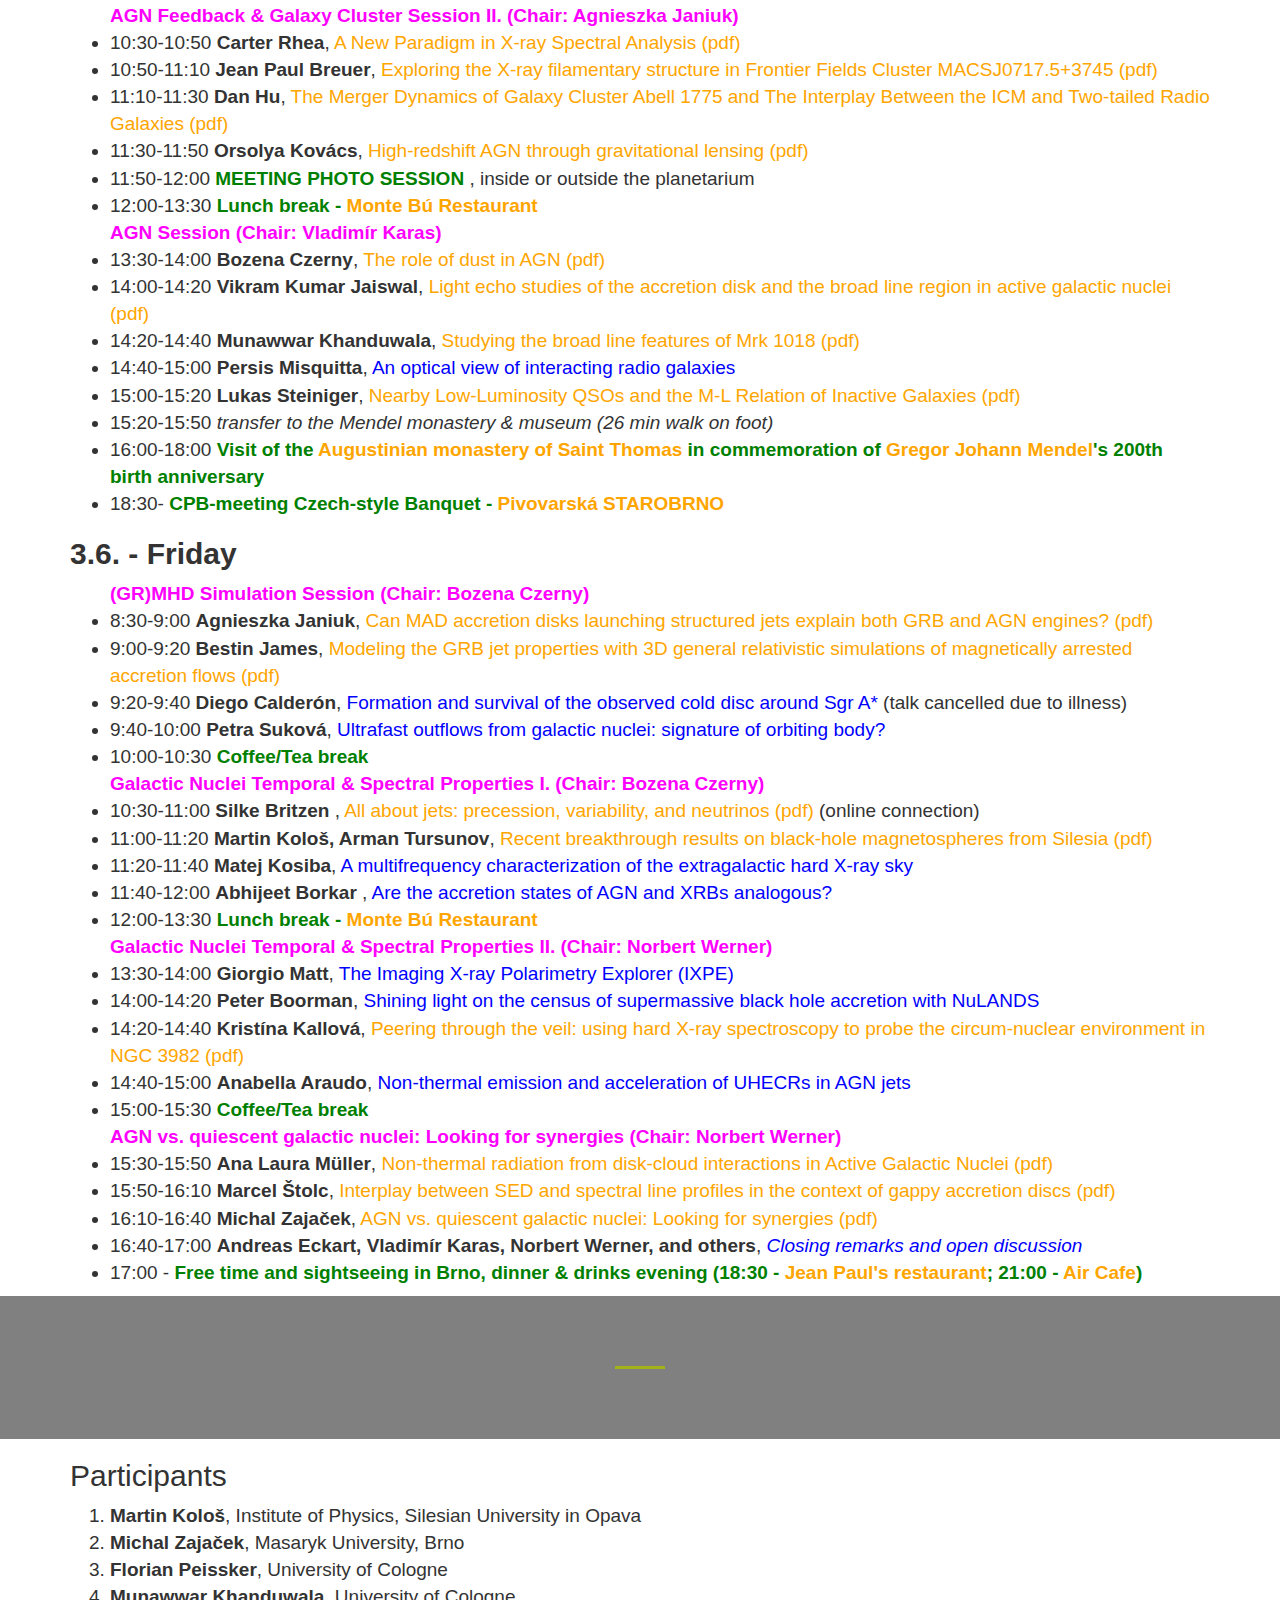
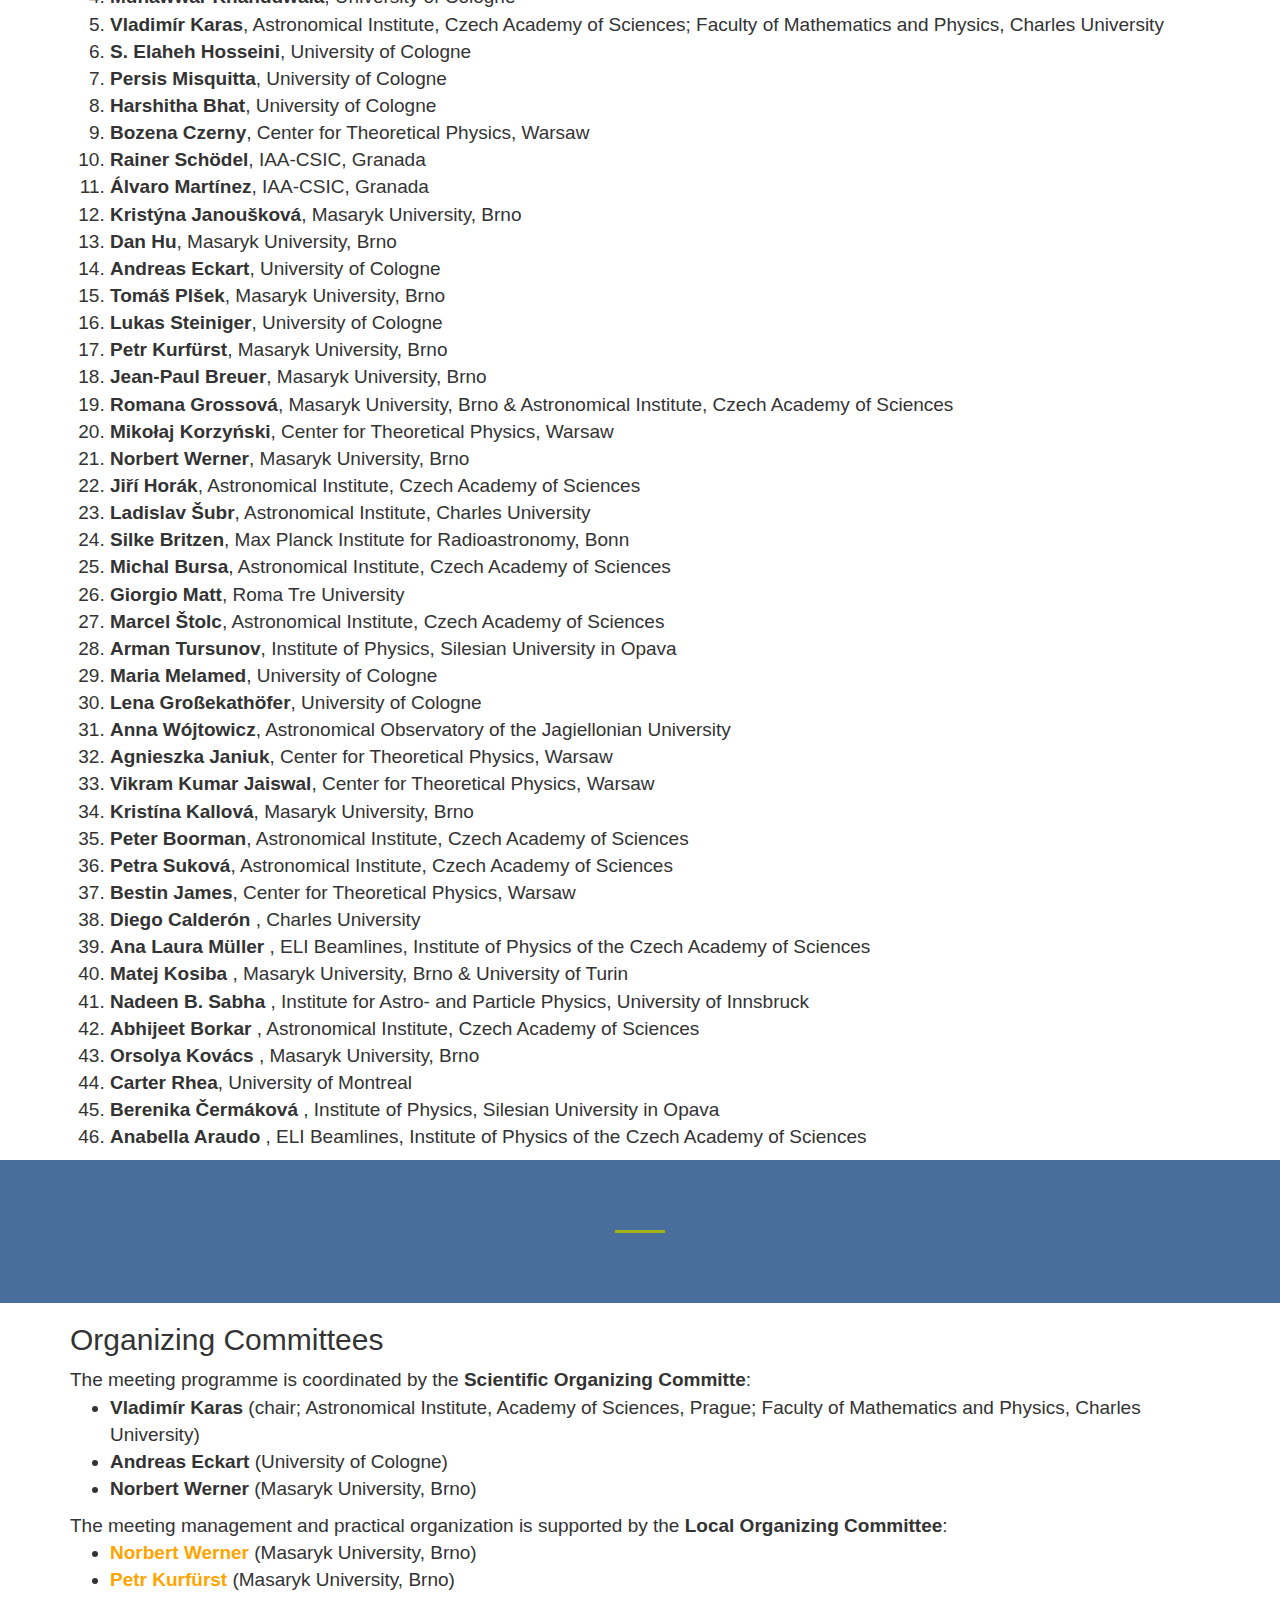
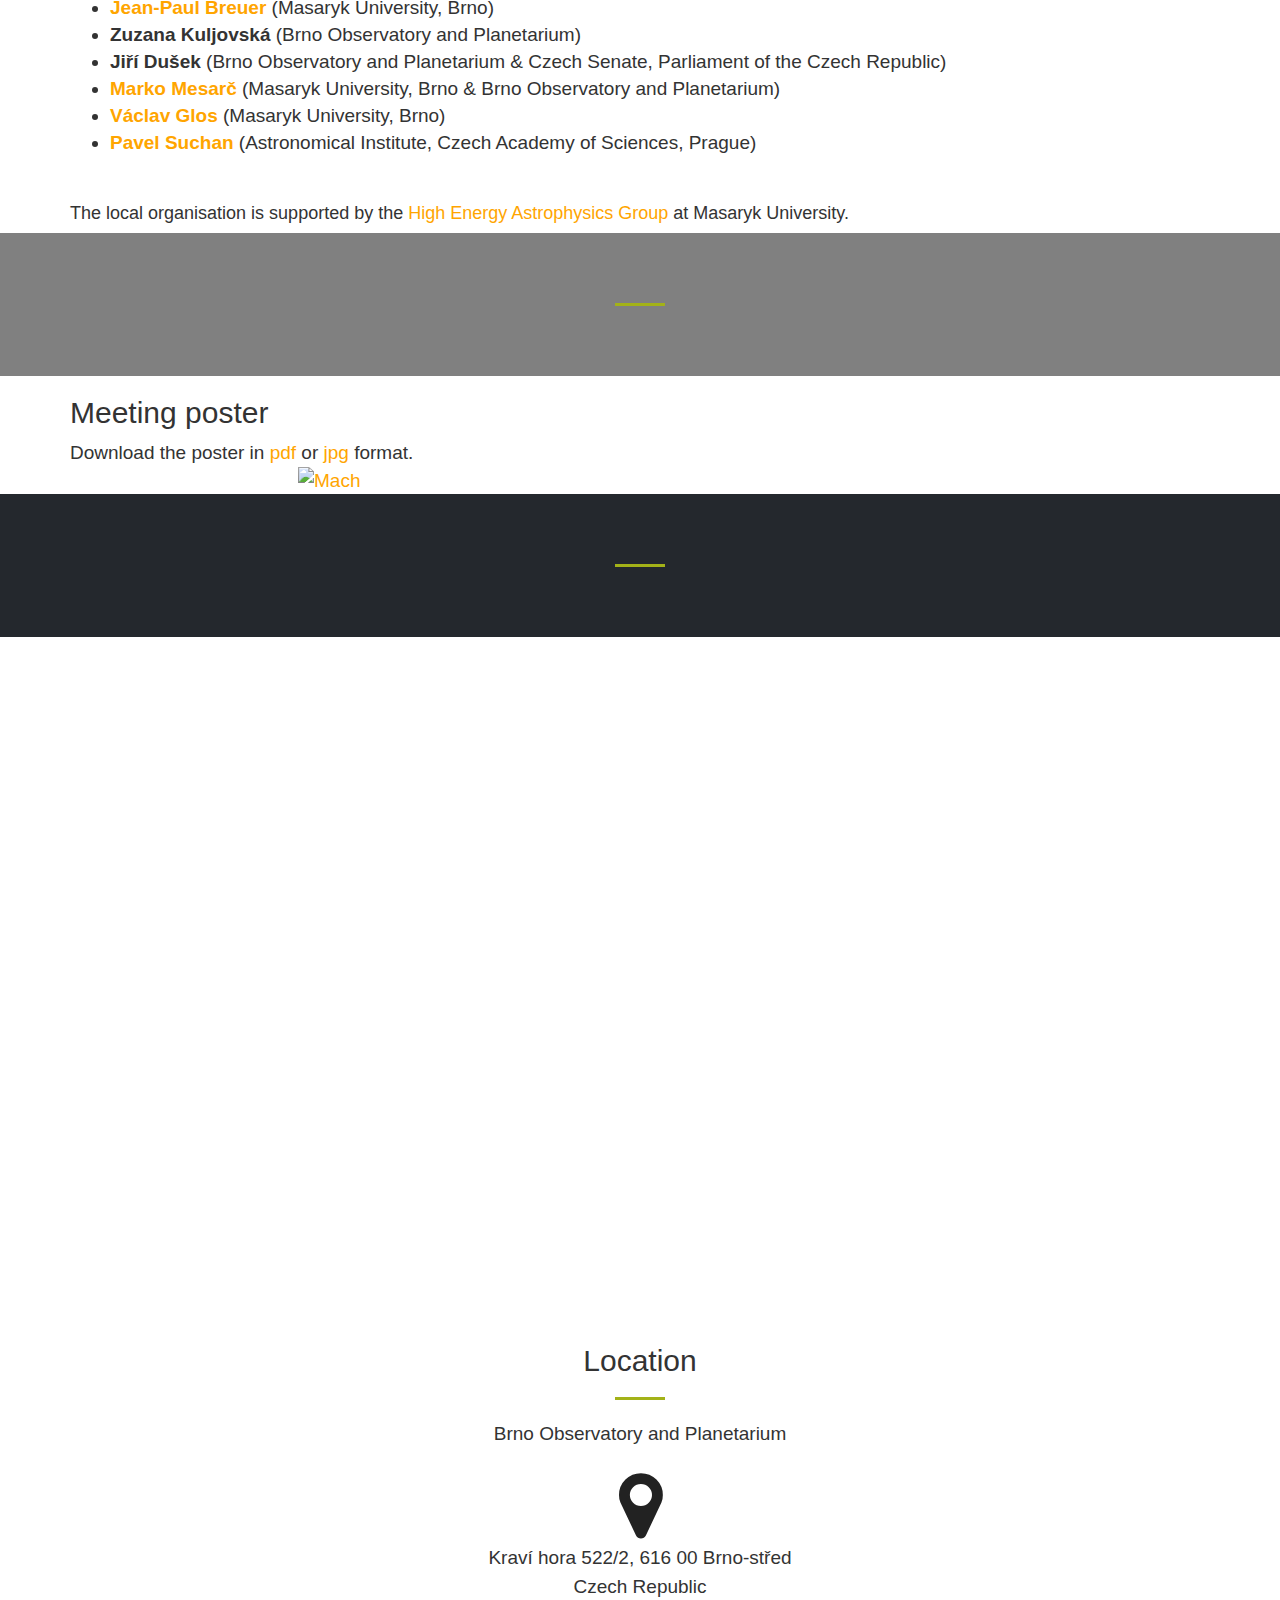
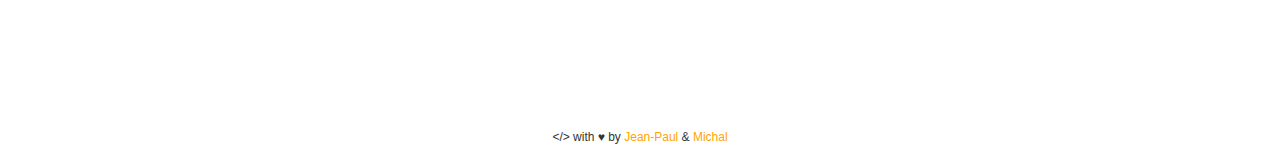
==== commit b5bc9391: "index changed" ====
--- a/index.html
+++ b/index.html
@@ -144,13 +144,13 @@
                 </p> 
                 <div class="container text-center">
                     <hr>
-                </div>
+ <!--               </div>
                  <h2 class="center blue-text">CPB Meeting Booklet</h2>
                 <p style="color: black;">
                CPB meeting booklet including program, abstracts, and other useful information: <a href="CPB_abstract_book_final.pdf">DOWNLOAD</a>      
                 </p> 
                  <div class="container text-center">
-                    <hr>
+                    <hr>-->
                 </div>
                  <h2 class="center blue-text">In Public Media</h2>
                 <p style="color: black;">
@@ -239,7 +239,7 @@
                     <h2 class="center blue-text"><b>1.6. - Wednesday</b></h2>
                        <ul>
                          <li>8:00-9:00 <b> <font color="green">Registration at the <a href="#map">Brno Observatory and Planetarium</a></font></b>  </li>
-                         <li>9:00-9:15 <b>Michal Zajaček, Norbert Werner, Vladimír Karas</b> - <font color="blue">Welcome notes</font>  </li>
+                         <li>9:00-9:15 <b><!--Michal Zajaček,-->Norbert Werner, Vladimír Karas</b> - <font color="blue">Welcome notes</font>  </li>
                          <li>9:15-9:30 <b>Norbert Werner, Petr Kurfürst</b> - <font color="blue"><a href="presentations/Institute_presentation_petr.pdf">Introduction to the UTFA (pdf)</a></a> and <a href="presentations/HEAintro.pdf">HEA research (pdf)</a></font> </li>
                          <b><font color="magenta">Galactic Center Session I. (Chair: Rainer Schödel)</font></b>                                                
                          <li>9:30-10:00 <b>Andreas Eckart</b>, <font color="blue"><a href="presentations/andreas_eckart_talk1.pdf">The Galactic Center : Past and Future (pdf)</a></font> </li>
@@ -319,7 +319,7 @@
                           <b><font color="magenta">AGN vs. quiescent galactic nuclei: Looking for synergies (Chair: Norbert Werner)</font></b> 
                          <li>15:30-15:50  <b>Ana Laura Müller</b>, <font color="blue"><a href="presentations/Brno_Meeting_MuellerAL.pdf">Non-thermal radiation from disk-cloud interactions in Active Galactic Nuclei (pdf)</a></font></li> 
                          <li>15:50-16:10  <b>Marcel Štolc</b>, <font color="blue"><a href="presentations/CPB22_MarcelStolc.pdf">Interplay between SED and spectral line profiles in the context of gappy accretion discs (pdf)</a></font></li>
-                         <li>16:10-16:40 <b>Michal Zajaček</b>, <font color="blue"><a href="presentations/cpb2022_summary.pdf">AGN vs. quiescent galactic nuclei: Looking for synergies - <i>CPB2022 meeting summary</i> (pdf)</a></font> </li>
+                         <li>16:10-16:40 <b>Michal Zajaček</b>, <font color="blue"><a href="presentations/cpb2022_summary.pdf">AGN vs. quiescent galactic nuclei: Looking for synergies<!-- - <i>CPB2022 meeting summary</i>--> (pdf)</a></font> </li>
                          <li>16:40-17:00 <b>Andreas Eckart, Vladimír Karas, Norbert Werner, and others</b>, <font color="blue"><i>Closing remarks and open discussion</i></font></li> 
                          <li>17:00 - <b><font color="green">Free time and sightseeing in Brno, dinner & drinks evening (18:30 - <a href="https://www.jpbistro.cz/behounska.html">Jean Paul's restaurant</a>; 21:00 - <a href="https://aircafe-brno.com/">Air Cafe</a>) </font></b></li>
                        </ul>
@@ -412,7 +412,7 @@
                     </ul>
                     The meeting management and practical organization is supported by the <b> Local Organizing Committee</b>:
                     <ul>
-                        <li class="bullet"> <b><a href="mailto: zajacek@mail.muni.cz"> Michal Zajaček</a></b> (chair; Masaryk University, Brno; phone +420 549 496 508)</li>
+                       <!-- <li class="bullet"> <b><a href="mailto: zajacek@mail.muni.cz"> Michal Zajaček</a></b> (chair; Masaryk University, Brno; phone +420 549 496 508)</li>-->
                         <li class="bullet"> <b><a href="mailto: werner@physics.muni.cz">Norbert Werner</a></b> (Masaryk University, Brno)</li>
                         <li class="bullet"> <b><a href="mailto: petrk@physics.muni.cz">Petr Kurfürst</a></b> (Masaryk University, Brno)</li>
                         <li class="bullet"> <b><a href="mailto: jpbreuer@mail.muni.cz">Jean-Paul Breuer</a></b> (Masaryk University, Brno)</li>
